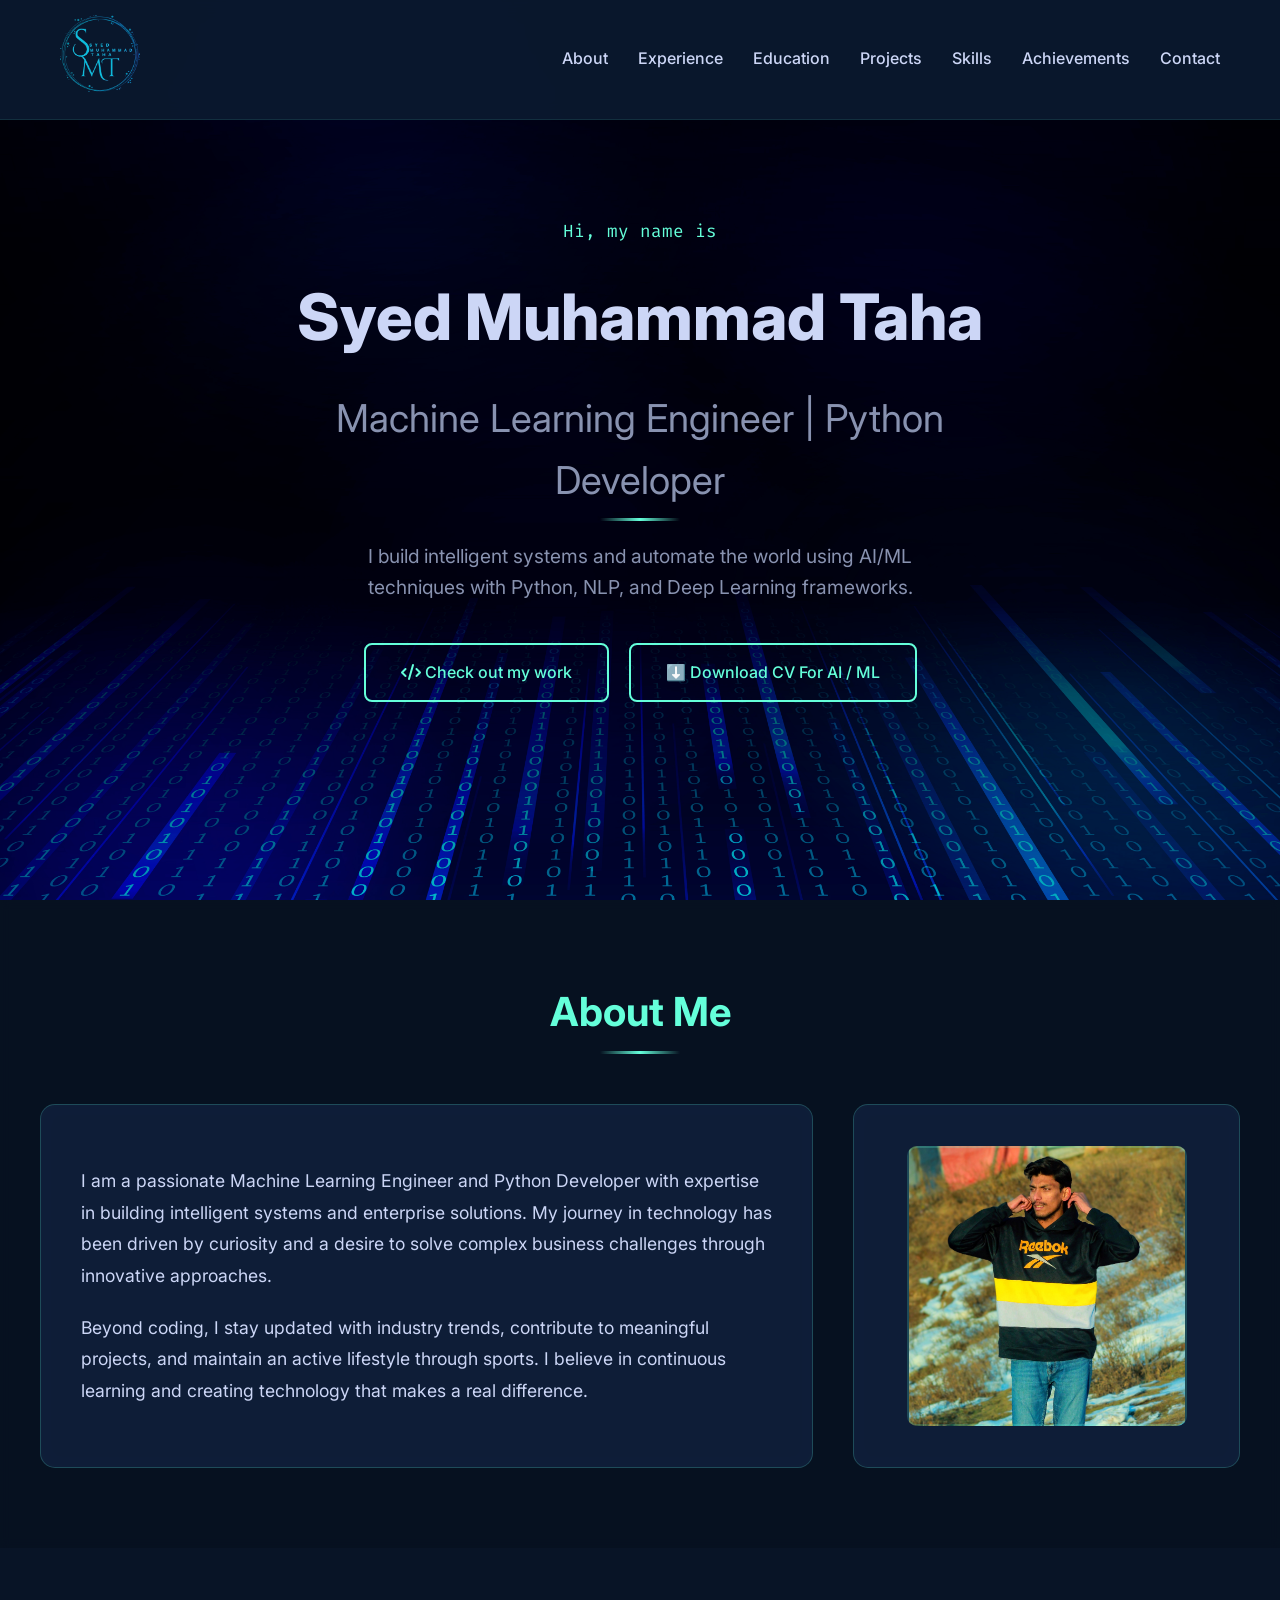
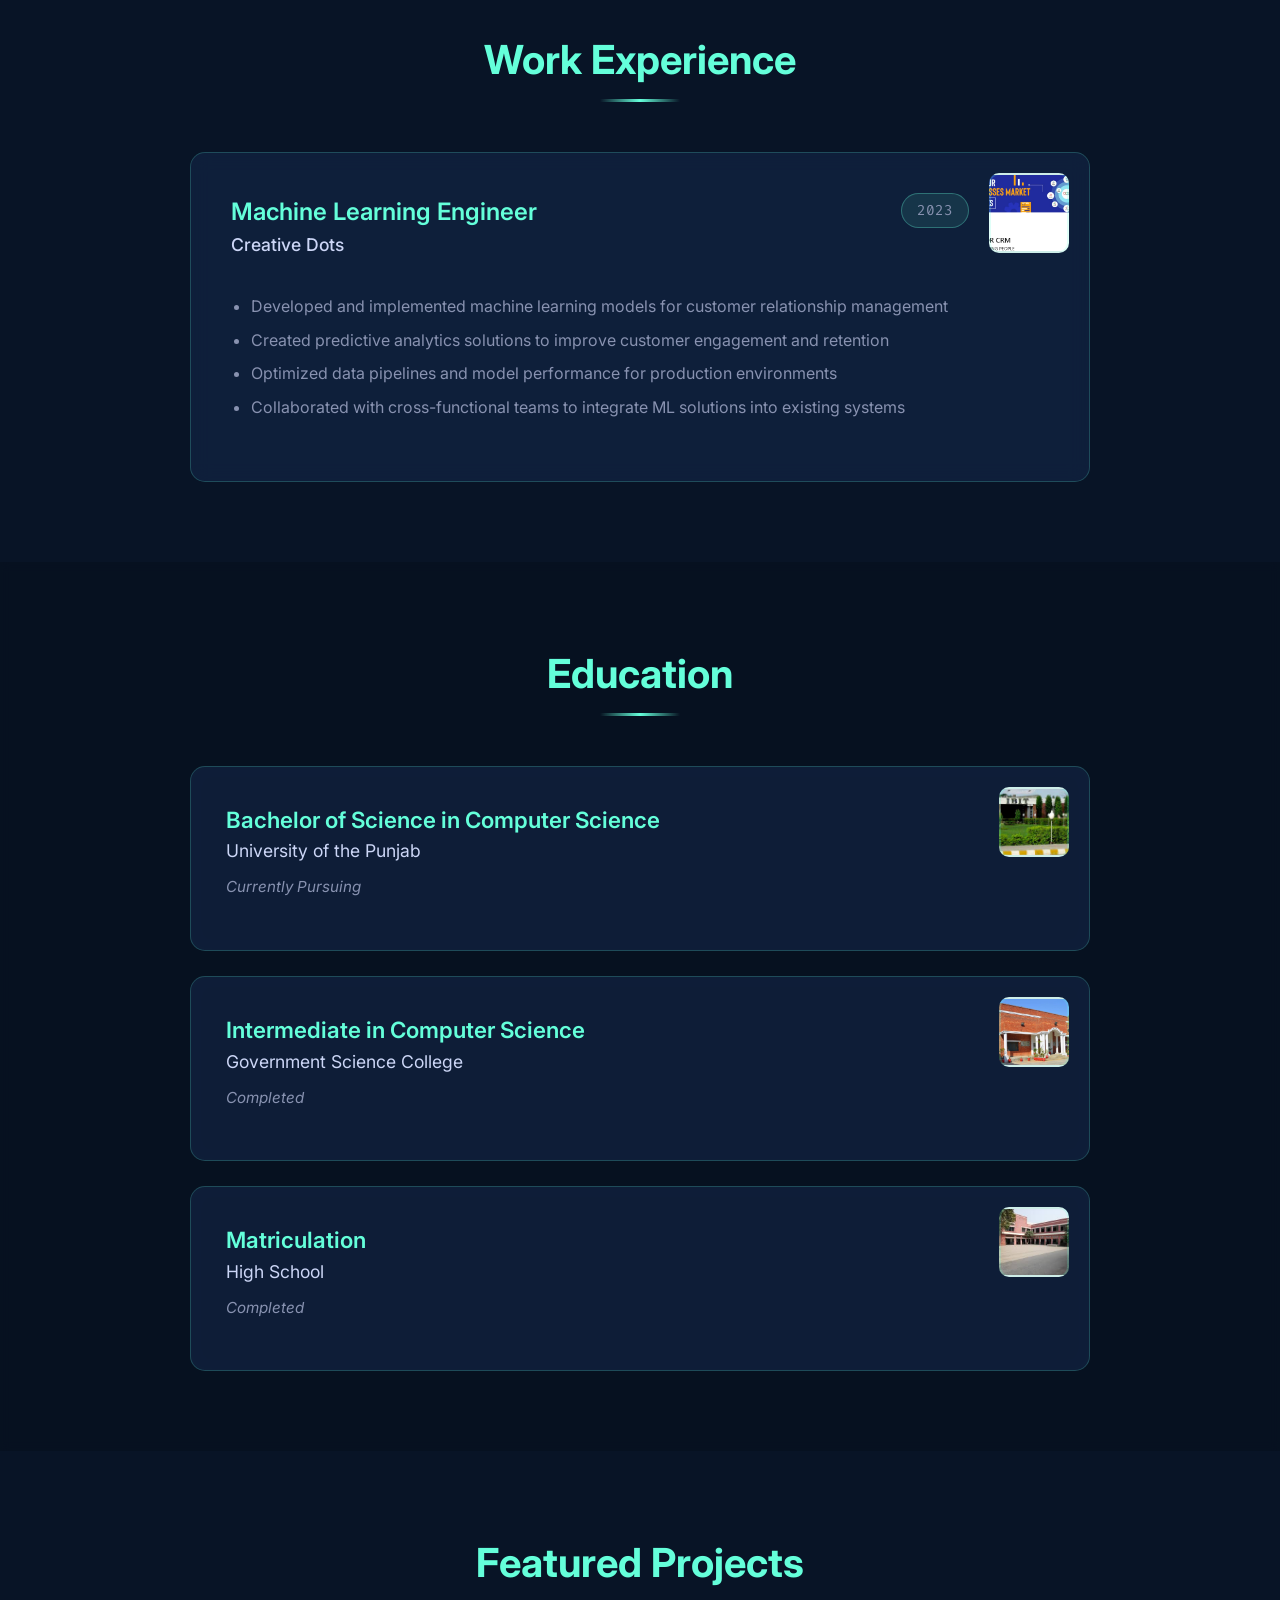
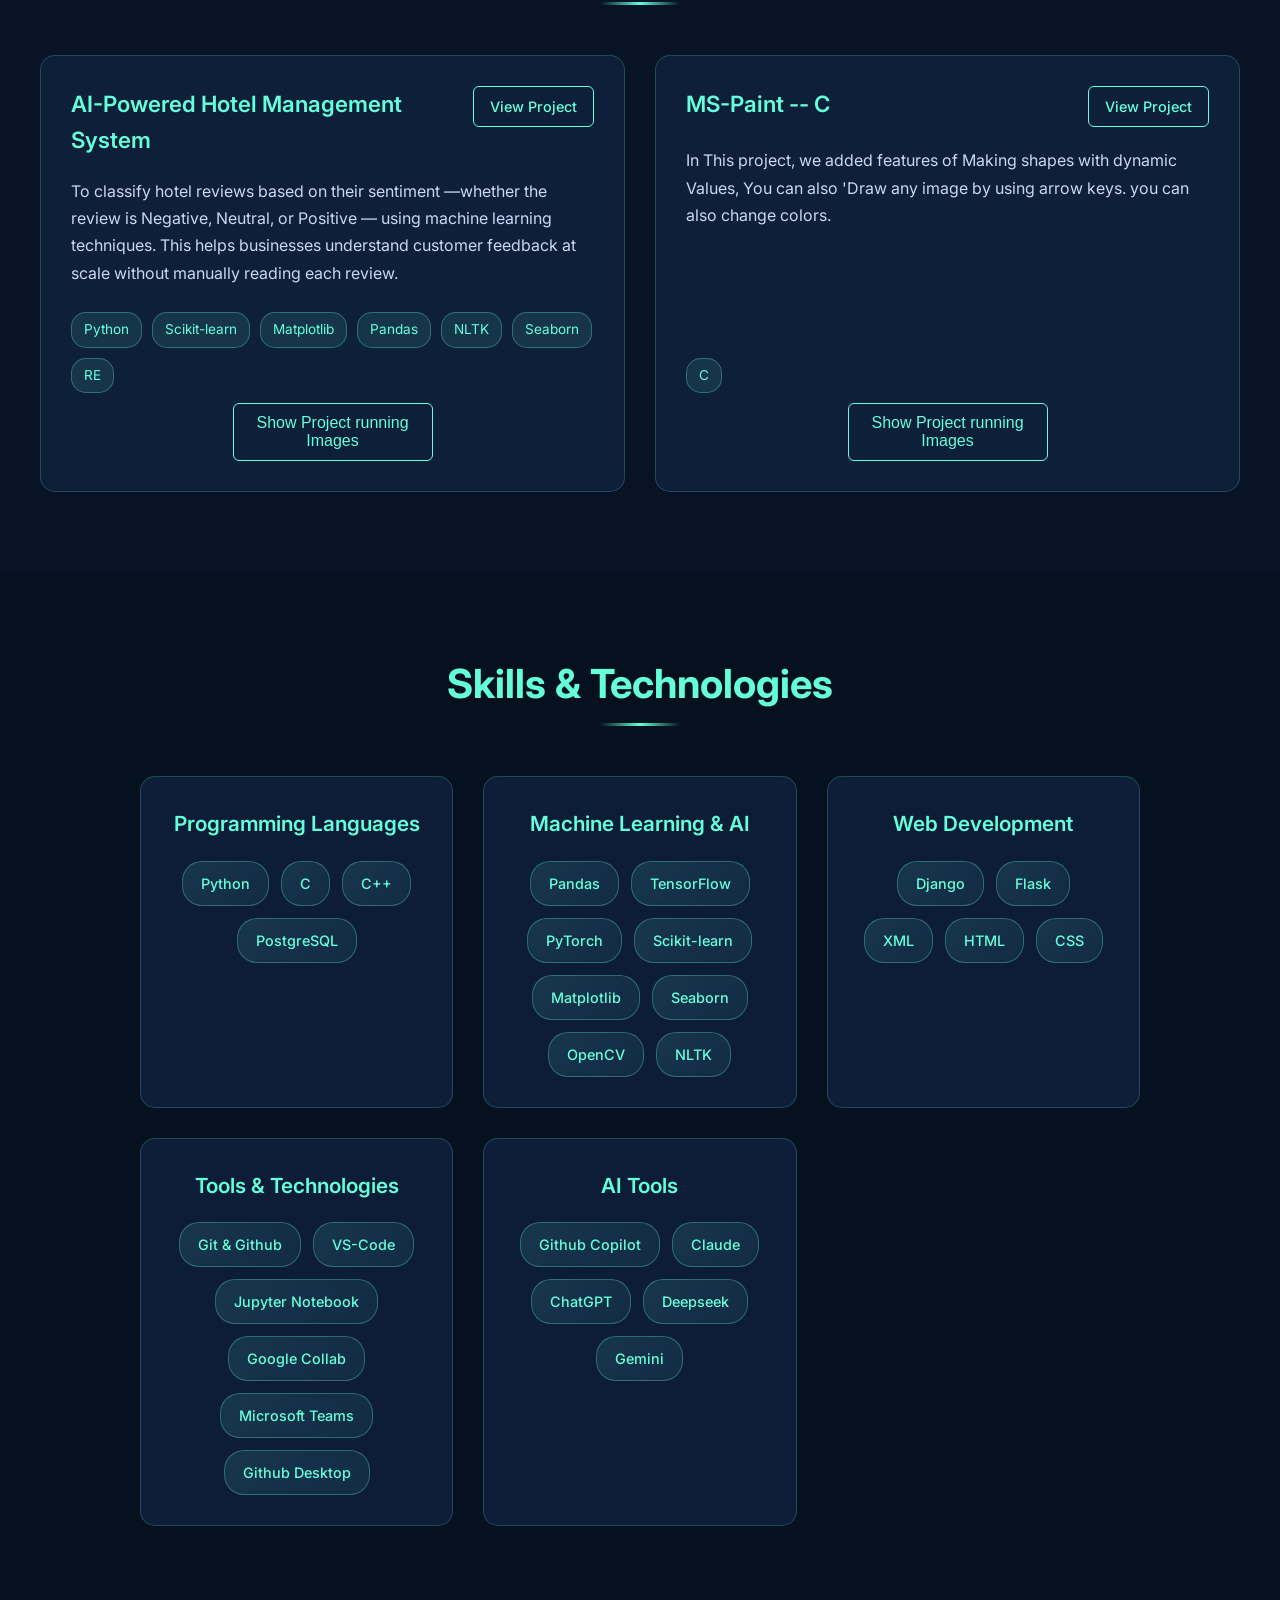
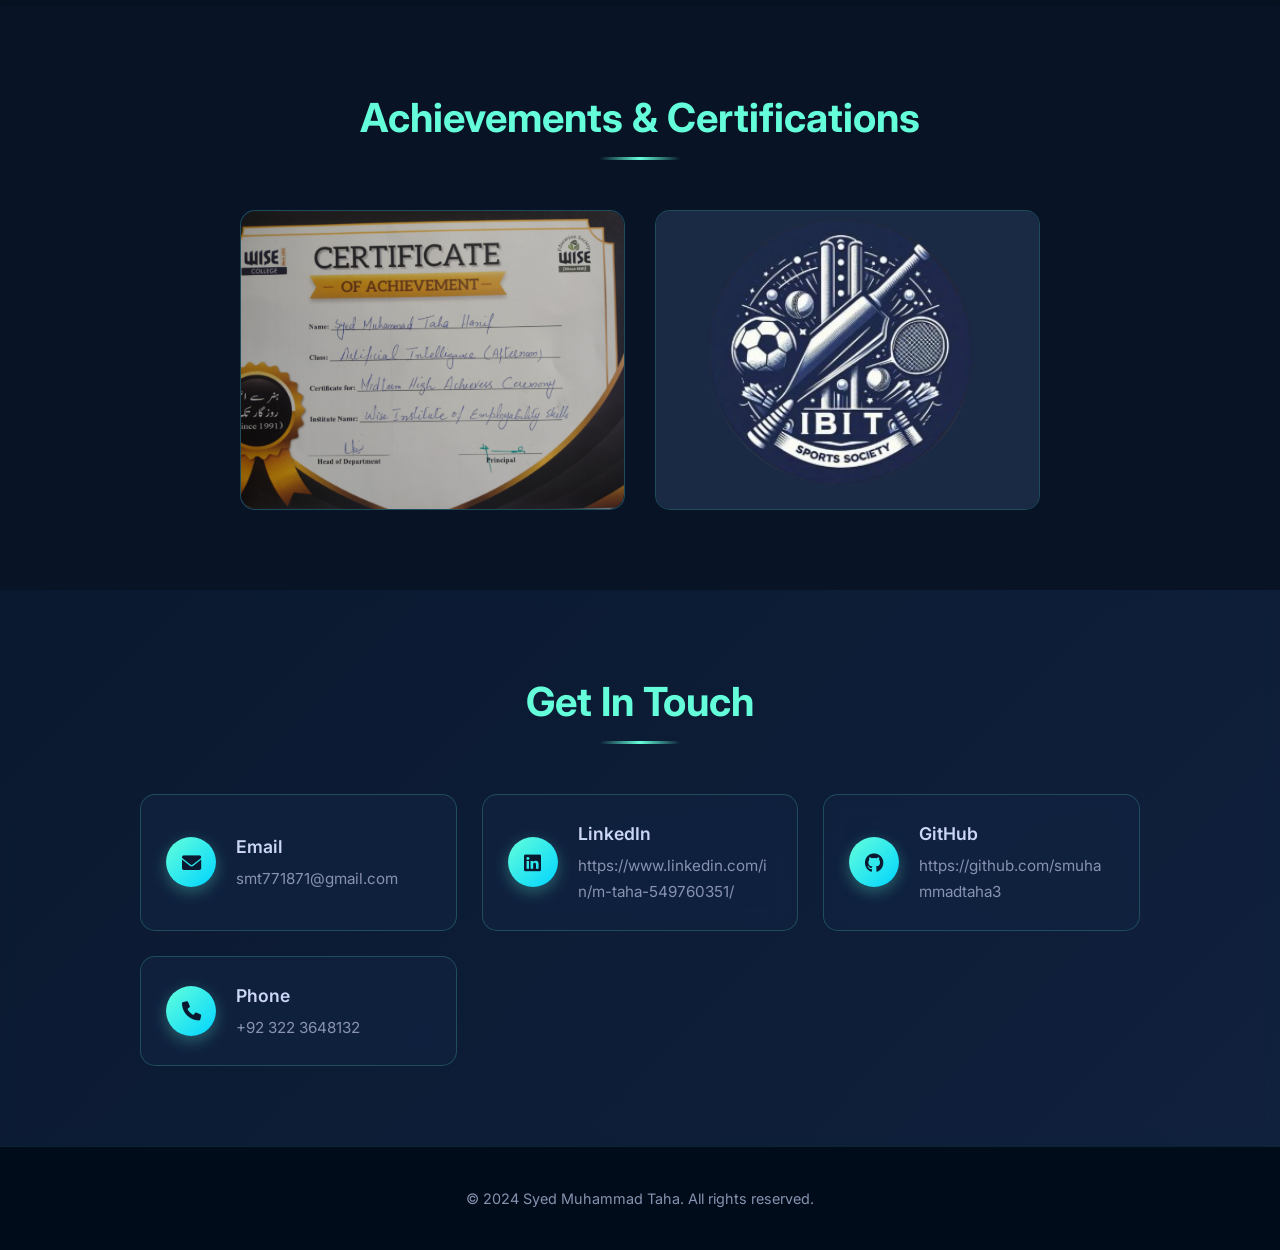
==== index.html @ 57250fb4 "New Ai portfolio" ====
<!DOCTYPE html>
<html lang="en">

<head>
    <meta charset="UTF-8">
    <meta name="viewport" content="width=device-width, initial-scale=1.0">
    <title>Syed Muhammad Taha - Portfolio</title>
    <link rel="icon" type="image/png" href="./images/Gold_Logo-removebg-preview.png">
    <link rel="stylesheet" href="style.css">
    <link
        href="https://fonts.googleapis.com/css2?family=Inter:wght@300;400;500;600;700;800&family=Fira+Code:wght@300;400;500&display=swap"
        rel="stylesheet">
    <link rel="stylesheet" href="https://cdnjs.cloudflare.com/ajax/libs/font-awesome/6.0.0/css/all.min.css">
</head>

<body>
    <!-- Navigation -->
    <nav class="nav">
        <div class="nav-container">
            <div class="logo"><img src="./images/Gold_Logo-removebg-preview.png" alt="Logo" class="logo-img"></div>
            <ul>
                <li><a href="#about">About</a></li>
                <li><a href="#experience">Experience</a></li>
                <li><a href="#education">Education</a></li>
                <li><a href="#projects">Projects</a></li>
                <li><a href="#skills">Skills</a></li>
                <li><a href="#achievements">Achievements</a></li>
                <li><a href="#contact">Contact</a></li>
            </ul>
        </div>
    </nav>

    <!-- Hero Section -->
    <section class="hero">
        <div class="hero-container">
            <div class="hero-content">
                <p class="intro">Hi, my name is</p>
                <h1>Syed Muhammad Taha</h1>
                <h2>Machine Learning Engineer | Python Developer</h2>
                <p class="description">
                    I build intelligent systems and automate the world using AI/ML techniques with Python, NLP, and Deep
                    Learning frameworks.
                </p>
                <div class="hero-buttons">
                    <a href="#projects" class="btn btn-primary">
                        <i class="fas fa-code"></i>
                        <span>Check out my work</span>
                    </a>
                    <a href="./assets/Taha_CV_For_AI.pdf" class="btn btn-outline" download="Taha_CV_For_AI.pdf">
                        ⬇️ Download CV For AI / ML
                    </a>
                </div>
            </div>
        </div>
    </section>

    <!-- About Section -->
    <section id="about" class="section">
        <div class="container">
            <h2>About Me</h2>
            <div class="about-content">
                <div class="text-card">
                    <p>
                    <p>
                        I am a passionate Machine Learning Engineer and Python Developer with expertise in building
                        intelligent systems and enterprise solutions. My journey in technology has been driven by
                        curiosity and a desire to solve complex business challenges through innovative approaches.
                    </p>
                    <p>
                        Beyond coding, I stay updated with industry trends, contribute to meaningful projects,
                        and maintain an active lifestyle through sports. I believe in continuous learning
                        and creating technology that makes a real difference.
                    </p>
                    </p>
                </div>
                <div class="image-card">
                    <div class="profile-image"></div>
                </div>
            </div>
        </div>
    </section>

    <!-- Experience Section -->
    <section id="experience" class="section">
        <div class="container">
            <h2>Work Experience</h2>
            <div class="experience-content">
                <div class="experience-list">
                    <div class="exp-card">
                        <div class="exp-header">
                            <div>
                                <h3>Machine Learning Engineer</h3>
                                <p class="company">Creative Dots</p>
                            </div>
                            <span class="duration">2023</span>
                        </div>
                        <ul class="exp-details">
                            <li>Developed and implemented machine learning models for customer relationship management
                            </li>
                            <li>Created predictive analytics solutions to improve customer engagement and retention</li>
                            <li>Optimized data pipelines and model performance for production environments</li>
                            <li>Collaborated with cross-functional teams to integrate ML solutions into existing systems
                            </li>
                        </ul>
                        <a href="https://www.linkedin.com/company/fairchance-for-crm/" target="_blank"
                            class="company-link">
                            <div class="company-logo company1-logo"></div>
                        </a>
                    </div>
                </div>
            </div>
        </div>
    </section>

    <!-- Education Section -->
    <section id="education" class="section">
        <div class="container">
            <h2>Education</h2>
            <div class="education-content">
                <div class="education-list">
                    <div class="edu-card">
                        <div class="edu-header">
                            <div>
                                <h3>Bachelor of Science in Computer Science</h3>
                                <p class="institution">University of the Punjab</p>
                                <p class="status">Currently Pursuing</p>
                            </div>
                        </div>
                        <a href="https://www.ibitpu.edu.pk/#" target="_blank" class="institution-link">
                            <div class="institution-logo university-logo"></div>
                        </a>
                    </div>

                    <div class="edu-card">
                        <div class="edu-header">
                            <div>
                                <h3>Intermediate in Computer Science</h3>
                                <p class="institution">Government Science College</p>
                                <p class="status">Completed</p>
                            </div>
                        </div>
                        <a href="https://sites.google.com/gcslahore.edu.pk/ggcs/home" target="_blank"
                            class="institution-link">
                            <div class="institution-logo college-logo"></div>
                        </a>
                    </div>

                    <div class="edu-card">
                        <div class="edu-header">
                            <div>
                                <h3>Matriculation</h3>
                                <p class="institution">High School</p>
                                <p class="status">Completed</p>
                            </div>
                        </div>
                        <a href="#" target="_blank" class="institution-link">
                            <div class="institution-logo school-logo"></div>
                        </a>
                    </div>
                </div>
            </div>
        </div>
    </section>

    <!-- Projects Section -->
    <section id="projects" class="section">
        <div class="container">
            <h2>Featured Projects</h2>
            <div class="project-grid">
                <div class="project-card">
                    <div class="project-header">
                        <h3>AI-Powered Hotel Management System</h3>
                        <a href="https://github.com/smuhammadtaha3/Machine-Learning" target="_blank"
                            class="project-btn">View Project</a>
                        <!-- Button with data-project attribute -->
                    </div>
                    <p>To classify hotel reviews based on their sentiment —whether the review is Negative, Neutral, or
                        Positive — using machine learning techniques. This helps businesses understand customer feedback
                        at scale without manually reading each review.</p>
                    <div class="tech-stack">
                        <span>Python</span>
                        <span>Scikit-learn</span>
                        <span>Matplotlib</span>
                        <span>Pandas</span>
                        <span>NLTK</span>
                        <span>Seaborn</span>
                        <span>RE</span>
                    </div>
                    <button class="show-images-btn" data-project="Ai-ML" onclick="showProjectImages(this)">Show
                        Project running Images</button>
                </div>

                <div class="project-card">
                    <div class="project-header">
                        <h3>MS-Paint -- C</h3>
                        <a href="https://github.com/smuhammadtaha3/PF/tree/main/MS_PAINT(GRP1)" target="_blank"
                            class="project-btn">View Project</a>
                    </div>
                    <p>In This project, we added features of Making shapes with dynamic Values, You can also 'Draw any
                        image by using arrow keys. you can also change colors.
                    </p>
                    <div class="tech-stack">
                        <span>C</span>
                    </div>
                    <!-- Button with data-project attribute -->
                    <button class="show-images-btn" data-project="ms-paint" onclick="showProjectImages(this)">Show
                        Project running Images</button>
                </div>
            </div>
        </div>

        <div id="projectImagesModal" class="modal" onclick="closeModal()">
            <div class="modal-content" onclick="event.stopPropagation()">
                <span class="close" onclick="closeModal()">&times;</span>
                <h3>Project Images</h3>
                <div class="images-container">
                    <div class="image-slide">
                        <img src="./images/MS_Paint/pic1.jpg" alt="Project Image 1">
                    </div>
                    <div class="image-slide">
                        <img src="./images/MS_Paint/shape_pic.jpg" alt="Project Image 2">
                    </div>
                    <div class="image-slide">
                        <img src="./images/MS_Paint/draw.jpg" alt="Project Image 3">
                    </div>
                </div>
                <div class="navigation-buttons">
                    <button class="nav-btn" onclick="changeSlide(-1)">❮</button>
                    <button class="nav-btn" onclick="changeSlide(1)">❯</button>
                </div>
                <div class="slide-indicators">
                    <span class="indicator" onclick="currentSlide(1)"></span>
                    <span class="indicator" onclick="currentSlide(2)"></span>
                    <span class="indicator" onclick="currentSlide(3)"></span>
                </div>
            </div>
        </div>

    </section>

    <!-- Skills Section -->
    <section id="skills" class="section">
        <div class="container">
            <h2>Skills & Technologies</h2>
            <div class="skills-container">
                <div class="skill-category">
                    <h3>Programming Languages</h3>
                    <div class="skills-list">
                        <span>Python</span>
                        <span>C</span>
                        <span>C++</span>
                        <span>PostgreSQL</span>
                    </div>
                </div>

                <div class="skill-category">
                    <h3>Machine Learning & AI</h3>
                    <div class="skills-list">
                        <span>Pandas</span>
                        <span>TensorFlow</span>
                        <span>PyTorch</span>
                        <span>Scikit-learn</span>
                        <span>Matplotlib</span>
                        <span>Seaborn</span>
                        <span>OpenCV</span>
                        <span>NLTK</span>
                    </div>
                </div>

                <div class="skill-category">
                    <h3>Web Development</h3>
                    <div class="skills-list">
                        <span>Django</span>
                        <span>Flask</span>
                        <span>XML</span>
                        <span>HTML</span>
                        <span>CSS</span>
                    </div>
                </div>

                <div class="skill-category">
                    <h3>Tools & Technologies</h3>
                    <div class="skills-list">
                        <span>Git & Github</span>
                        <span>VS-Code</span>
                        <span>Jupyter Notebook</span>
                        <span>Google Collab</span>
                        <span>Microsoft Teams</span>
                        <span>Github Desktop</span>
                    </div>
                </div>

                <div class="skill-category">
                    <h3>AI Tools</h3>
                    <div class="skills-list">
                        <span>Github Copilot</span>
                        <span>Claude</span>
                        <span>ChatGPT</span>
                        <span>Deepseek</span>
                        <span>Gemini</span>
                    </div>
                </div>

            </div>
        </div>
    </section>

    <!-- Achievements Section -->
    <section id="achievements" class="section">
        <div class="container">
            <h2>Achievements & Certifications</h2>
            <div class="achievements-grid">
                <div class="achievement-card">
                    <div class="achievement-image ml-cert"></div>
                    <div class="achievement-overlay">
                        <div class="achievement-content">
                            <a href="https://wise.edu.pk/" target="_blank">
                                <h3>Machine Learning Certification</h3>
                                <p>Advanced ML Techniques, Wise Institute</p>
                                <span>NAVTTEC Certified - 2023</span>
                            </a>
                        </div>
                    </div>
                </div>

                <div class="achievement-card">
                    <div class="achievement-image sports-member"></div>
                    <div class="achievement-overlay">
                        <div class="achievement-content">
                            <a href="https://www.instagram.com/ibitsportssociety?igsh=MWJnemJ5aGxlcjE4MQ=="
                                target="_blank">
                                <h3>Senior Member, Currently</h3>
                                <p>IBIT Sports Society</p>
                                <span>IBIT Dept, Punjab University</span>
                            </a>
                        </div>
                    </div>
                </div>
            </div>
        </div>
    </section>

    <!-- Contact Section -->
    <section id="contact" class="section">
        <div class="container">
            <h2>Get In Touch</h2>
            <div class="contact-grid">
                <div class="contact-card">
                    <div class="contact-icon">
                        <i class="fas fa-envelope"></i>
                    </div>
                    <div class="contact-info">
                        <h3>Email</h3>
                        <a href="mailto:smt771871@gmail.com">smt771871@gmail.com</a>
                    </div>
                </div>

                <div class="contact-card">
                    <div class="contact-icon">
                        <i class="fab fa-linkedin"></i>
                    </div>
                    <div class="contact-info">
                        <h3>LinkedIn</h3>
                        <a href="https://www.linkedin.com/in/m-taha-549760351/"
                            target="_blank">https://www.linkedin.com/in/m-taha-549760351/</a>
                    </div>
                </div>

                <div class="contact-card">
                    <div class="contact-icon">
                        <i class="fab fa-github"></i>
                    </div>
                    <div class="contact-info">
                        <h3>GitHub</h3>
                        <a href="https://github.com/smuhammadtaha3"
                            target="_blank">https://github.com/smuhammadtaha3</a>
                    </div>
                </div>

                <div class="contact-card">
                    <div class="contact-icon">
                        <i class="fas fa-phone"></i>
                    </div>
                    <div class="contact-info">
                        <h3>Phone</h3>
                        <a href="tel:+923223648132">+92 322 3648132</a>
                    </div>
                </div>
            </div>
        </div>
    </section>

    <!-- Footer -->
    <footer class="footer">
        <div class="container">
            <p>&copy; 2024 Syed Muhammad Taha. All rights reserved.</p>
        </div>
    </footer>

    <script>
        // Smooth scrolling for navigation links
        document.querySelectorAll('a[href^="#"]').forEach(anchor => {
            anchor.addEventListener('click', function (e) {
                e.preventDefault();
                const target = document.querySelector(this.getAttribute('href'));
                if (target) {
                    target.scrollIntoView({
                        behavior: 'smooth',
                        block: 'start'
                    });
                }
            });
        });

        // CV download functionality
        function downloadCV(type) {
            if (type === 'web') {
                // Replace with actual CV download link for web development
                console.log('Downloading Web/ODOO Development CV...');
                // window.open('path/to/web-cv.pdf', '_blank');
            } else if (type === 'ml') {
                // Replace with actual CV download link for ML
                console.log('Downloading AI/ML CV...');
                // window.open('path/to/ml-cv.pdf', '_blank');
            }
        }

        // Add active class to navigation on scroll
        window.addEventListener('scroll', () => {
            const sections = document.querySelectorAll('section');
            const navLinks = document.querySelectorAll('.nav a');

            let current = '';
            sections.forEach(section => {
                const sectionTop = section.offsetTop;
                const sectionHeight = section.clientHeight;
                if (scrollY >= (sectionTop - 200)) {
                    current = section.getAttribute('id');
                }
            });

            navLinks.forEach(link => {
                link.classList.remove('active');
                if (link.getAttribute('href') === `#${current}`) {
                    link.classList.add('active');
                }
            });
        });
    </script>
</body>

</html>

<script>
    // filepath: c:\Users\BD\Documents\GitHub\Portfolio_H\index.html
    let slideIndex = 1;

    function showProjectImages(button) {
        const project = button.getAttribute('data-project');
        const imagesContainer = document.querySelector('.images-container');
        const slideIndicators = document.querySelector('.slide-indicators');

        // Clear previous images and indicators
        imagesContainer.innerHTML = '';
        slideIndicators.innerHTML = '';

        // Define images for each project
        const projectImages = {
            'ms-paint': [
                './images/MS_Paint/pic1.jpg',
                './images/MS_Paint/shape_pic.jpg',
                './images/MS_Paint/draw.jpg'
            ],
            'Ai-ML': [
                'images/ML/pic1.jpg',
                'images/ML/pic_2.jpg',
                'images/ML/pic_3.jpg',
                'images/ML/pic_4.jpg'
            ]
        };

        // Add images to the modal
        projectImages[project].forEach((src, index) => {
            const slide = document.createElement('div');
            slide.className = 'image-slide';
            slide.innerHTML = `<img src="${src}" alt="Project Image ${index + 1}">`;
            imagesContainer.appendChild(slide);

            const indicator = document.createElement('span');
            indicator.className = 'indicator';
            indicator.setAttribute('onclick', `currentSlide(${index + 1})`);
            slideIndicators.appendChild(indicator);
        });

        // Show the modal
        document.getElementById('projectImagesModal').style.display = 'block';
        document.body.style.overflow = 'hidden';
        showSlides(slideIndex);
    }

    function closeModal() {
        document.getElementById('projectImagesModal').style.display = 'none';
        document.body.style.overflow = 'auto';
    }

    function changeSlide(n) {
        showSlides(slideIndex += n);
    }

    function currentSlide(n) {
        showSlides(slideIndex = n);
    }

    function showSlides(n) {
        const slides = document.getElementsByClassName('image-slide');
        const indicators = document.getElementsByClassName('indicator');

        if (n > slides.length) { slideIndex = 1; }
        if (n < 1) { slideIndex = slides.length; }

        for (let i = 0; i < slides.length; i++) {
            slides[i].style.display = 'none';
        }

        for (let i = 0; i < indicators.length; i++) {
            indicators[i].classList.remove('active');
        }

        if (slides[slideIndex - 1]) {
            slides[slideIndex - 1].style.display = 'block';
        }
        if (indicators[slideIndex - 1]) {
            indicators[slideIndex - 1].classList.add('active');
        }
    }

    // Close modal with Escape key
    document.addEventListener('keydown', function (event) {
        if (event.key === 'Escape') {
            closeModal();
        }
    });
</script>
---- style.css ----
/* Reset and Base Styles */
* {
    margin: 0;
    padding: 0;
    box-sizing: border-box;
    transition: all 0.3s ease;
}

html {
    scroll-behavior: smooth;
}

body {
    font-family: "Inter", sans-serif;
    background: #0a192f url("./images/back_1.jpg") center center/cover no-repeat fixed;
    color: #ccd6f6;
    line-height: 1.6;
    overflow-x: hidden;
}

a {
    color: #64ffda;
    text-decoration: none;
    transition: color 0.3s ease;
}

a:hover {
    color: #00d4ff;
}

/* Navigation */
.nav {
    background: rgba(10, 25, 47, 0.95);
    backdrop-filter: blur(10px);
    padding: 15px 0;
    position: fixed;
    top: 0;
    width: 100%;
    z-index: 1000;
    border-bottom: 1px solid rgba(100, 255, 218, 0.1);
}

.nav-container {
    display: flex;
    justify-content: space-between;
    align-items: center;
    max-width: 1200px;
    margin: 0 auto;
    padding: 0 20px;
}

.logo {
    font-size: 1.5rem;
    font-weight: 600;
    color: #64ffda;
}

.logo-img {
    width: 80px;
    height: auto;
}

.nav ul {
    display: flex;
    gap: 30px;
    list-style: none;
}

.nav a {
    color: #ccd6f6;
    font-weight: 500;
    transition: color 0.3s ease;
    position: relative;
}

.nav a:hover {
    color: #64ffda;
}

.nav a::after {
    content: '';
    position: absolute;
    bottom: -5px;
    left: 0;
    width: 0;
    height: 2px;
    background: #64ffda;
    transition: width 0.3s ease;
}

.nav a:hover::after {
    width: 100%;
}

/* Hero Section */
.hero {
    min-height: 100vh;
    display: flex;
    align-items: center;
    justify-content: center;
    text-align: center;
    padding: 80px 20px 60px;
    background-color: transparent;
}

.hero-container {
    max-width: 1200px;
    margin: 0 auto;
    width: 100%;
}

.hero-content {
    max-width: 800px;
    margin: 0 auto;
    padding: 20px 10px;
}

.intro {
    color: #64ffda;
    font-family: "Fira Code", monospace;
    font-size: clamp(0.9rem, 3vw, 1.1rem);
    /* Made more responsive */
    margin-bottom: 20px;
    display: block;
    /* Ensure it's always visible */
    text-align: center;
    opacity: 1;
    /* Ensure visibility */
    z-index: 10;
    /* Ensure it's above background */
    position: relative;
}

.hero h1 {
    font-size: clamp(2.5rem, 5vw, 4rem);
    font-weight: 800;
    margin: 20px 0;
    color: #ccd6f6;
}

.hero h2 {
    font-size: clamp(1.5rem, 3vw, 2.5rem);
    font-weight: 400;
    color: #8892b0;
    margin-bottom: 30px;
}

.description {
    font-size: clamp(1rem, 2.5vw, 1.2rem);
    max-width: 600px;
    margin: 30px auto;
    color: #8892b0;
}

.hero-buttons {
    display: flex;
    gap: 20px;
    margin-top: 40px;
    justify-content: center;
    flex-wrap: wrap;
}

.btn {
    display: inline-block;
    padding: 15px 35px;
    border: 2px solid #64ffda;
    color: #64ffda;
    border-radius: 8px;
    font-weight: 500;
    transition: all 0.3s ease;
    background: transparent;
    text-align: center;
    min-width: 150px;
}

.btn-outline {
    background: transparent;
    border: 2px solid #64ffda;
    color: #64ffda;
}

.btn-outline:hover,
.btn:hover {
    background: #64ffda;
    color: #0a192f;
    transform: translateY(-2px);
    box-shadow: 0 10px 25px rgba(100, 255, 218, 0.3);
}

/* Common Section Styles */
.section {
    padding: 80px 20px;
}

.container {
    max-width: 1200px;
    margin: 0 auto;
}

h2 {
    text-align: center;
    margin-bottom: 60px;
    font-size: clamp(2rem, 4vw, 2.5rem);
    color: #64ffda;
    position: relative;
}

h2::after {
    content: '';
    position: absolute;
    bottom: -10px;
    left: 50%;
    transform: translateX(-50%);
    width: 80px;
    height: 3px;
    background: linear-gradient(90deg, transparent, #64ffda, transparent);
}

/* About Section */
#about {
    background: rgba(0, 0, 0, 0.3);
    backdrop-filter: blur(5px);
}

.about-content {
    display: grid;
    grid-template-columns: 2fr 1fr;
    gap: 40px;
    align-items: stretch;
}

.text-card {
    background: rgba(17, 34, 64, 0.8);
    padding: 40px;
    border-radius: 15px;
    border: 1px solid rgba(100, 255, 218, 0.2);
    backdrop-filter: blur(10px);
    transition: all 0.3s ease;
    height: 100%;
    display: flex;
    flex-direction: column;
    justify-content: center;
    animation: fadeInUp 0.6s ease-out;
}

.text-card:hover {
    transform: translateY(-5px);
    border-color: #64ffda;
    box-shadow: 0 15px 40px rgba(100, 255, 218, 0.2);
}

.text-card p {
    font-size: clamp(1rem, 2vw, 1.1rem);
    line-height: 1.8;
    margin-bottom: 20px;
    color: #ccd6f6;
}

.text-card p:last-child {
    margin-bottom: 0;
}

.image-card {
    background: rgba(17, 34, 64, 0.8);
    padding: 20px;
    border-radius: 15px;
    border: 1px solid rgba(100, 255, 218, 0.2);
    backdrop-filter: blur(10px);
    transition: all 0.3s ease;
    height: 100%;
    display: flex;
    align-items: center;
    justify-content: center;
    min-height: 350px;
    animation: fadeInUp 0.6s ease-out;
}

.image-card:hover {
    transform: translateY(-5px);
    border-color: #64ffda;
    box-shadow: 0 15px 40px rgba(100, 255, 218, 0.2);
}

.profile-image {
    width: 100%;
    max-width: 280px;
    height: 280px;
    background-image: url("./images/achiev_mem.jpg");
    background-size: cover;
    background-position: center;
    background-repeat: no-repeat;
    border-radius: 10px;
    border: 2px solid rgba(100, 255, 218, 0.2);
    margin: 0 auto;
}

/* Experience Section */
#experience {
    background: rgba(0, 0, 0, 0.2);
}

.experience-content {
    max-width: 900px;
    margin: 0 auto;
}

.experience-list {
    display: flex;
    flex-direction: column;
    gap: 30px;
}

.exp-card {
    position: relative;
    background: rgba(17, 34, 64, 0.8);
    padding: 40px 120px 40px 40px;
    border-radius: 15px;
    border: 1px solid rgba(100, 255, 218, 0.2);
    backdrop-filter: blur(10px);
    transition: all 0.3s ease;
    animation: fadeInUp 0.6s ease-out;
}

.exp-card:hover {
    transform: translateY(-8px);
    border-color: #64ffda;
    box-shadow: 0 20px 40px rgba(100, 255, 218, 0.2);
}

.exp-header {
    display: flex;
    justify-content: space-between;
    align-items: flex-start;
    margin-bottom: 15px;
    flex-wrap: wrap;
    gap: 10px;
}

.exp-card h3 {
    color: #64ffda;
    font-size: clamp(1.2rem, 3vw, 1.5rem);
    font-weight: 600;
}

.duration {
    color: #8892b0;
    font-family: "Fira Code", monospace;
    font-size: 0.9rem;
    padding: 5px 15px;
    background: rgba(100, 255, 218, 0.1);
    border-radius: 20px;
    border: 1px solid rgba(100, 255, 218, 0.3);
    white-space: nowrap;
    z-index: 10;
    position: relative;
}

.company {
    color: #ccd6f6;
    font-size: clamp(1rem, 2.5vw, 1.1rem);
    margin-bottom: 20px;
    font-weight: 500;
}

.exp-details {
    color: #8892b0;
    padding-left: 20px;
    margin-bottom: 20px;
}

.exp-details li {
    margin-bottom: 8px;
    line-height: 1.6;
    font-size: clamp(0.9rem, 2vw, 1rem);
}

.company-link,
.institution-link {
    position: absolute;
    top: 20px;
    right: 20px;
    z-index: 10;
    transition: all 0.3s ease;
    border-radius: 10px;
}

.company-link:hover,
.institution-link:hover {
    transform: scale(1.1);
    box-shadow: 0 5px 20px rgba(100, 255, 218, 0.4);
}

.company-logo {
    width: 80px;
    height: 80px;
    background-size: cover;
    background-position: center;
    background-repeat: no-repeat;
    border-radius: 10px;
    border: 2px solid rgba(100, 255, 218, 0.2);
    background-color: rgba(255, 255, 255, 0.9);
    padding: 5px;
    transition: all 0.3s ease;
    cursor: pointer;
}

.company-logo:hover {
    border-color: #64ffda;
    box-shadow: 0 0 15px rgba(100, 255, 218, 0.5);
}

.company1-logo {
    background-image: url("./images/fairchance.png");
}

.company2-logo {
    background-image: url("./images/creativeee.png");
}

/* Education Section */
#education {
    background: rgba(0, 0, 0, 0.3);
    backdrop-filter: blur(5px);
}

.education-content {
    max-width: 900px;
    margin: 0 auto;
}

.education-list {
    display: flex;
    flex-direction: column;
    gap: 25px;
}

.edu-card {
    position: relative;
    background: rgba(17, 34, 64, 0.8);
    padding: 35px 100px 35px 35px;
    border-radius: 15px;
    border: 1px solid rgba(100, 255, 218, 0.2);
    backdrop-filter: blur(10px);
    transition: all 0.3s ease;
    animation: fadeInUp 0.6s ease-out;
}

.edu-card:hover {
    transform: translateY(-5px);
    border-color: #64ffda;
    box-shadow: 0 15px 40px rgba(100, 255, 218, 0.2);
}

.edu-header {
    display: flex;
    justify-content: space-between;
    align-items: flex-start;
    margin-bottom: 15px;
    flex-wrap: wrap;
    gap: 10px;
}

.edu-card h3 {
    color: #64ffda;
    font-size: clamp(1.2rem, 3vw, 1.4rem);
    font-weight: 600;
}

.institution {
    color: #ccd6f6;
    font-size: clamp(1rem, 2.5vw, 1.1rem);
    margin-bottom: 10px;
}

.status {
    color: #8892b0;
    font-style: italic;
    font-size: clamp(0.85rem, 2vw, 0.95rem);
}

.institution-logo {
    width: 70px;
    height: 70px;
    background-size: cover;
    background-position: center;
    background-repeat: no-repeat;
    border-radius: 10px;
    border: 2px solid rgba(100, 255, 218, 0.2);
    background-color: rgba(255, 255, 255, 0.9);
    padding: 3px;
    transition: all 0.3s ease;
    cursor: pointer;
}

.institution-logo:hover {
    border-color: #64ffda;
    box-shadow: 0 0 15px rgba(100, 255, 218, 0.5);
}

.university-logo {
    background-image: url("./images/IBIT_2nd_pic.jpg");
}

.college-logo {
    background-image: url("./images/science_clg.webp");
}

.school-logo {
    background-image: url("./images/school.jpeg");
}

/* Projects Section */
#projects {
    background: rgba(0, 0, 0, 0.2);
}

.project-grid {
    display: grid;
    grid-template-columns: repeat(auto-fit, minmax(300px, 1fr));
    gap: 30px;
}

.project-card {
    background: rgba(17, 34, 64, 0.8);
    padding: 30px;
    border-radius: 15px;
    border: 1px solid rgba(100, 255, 218, 0.2);
    backdrop-filter: blur(10px);
    transition: all 0.3s ease;
    display: flex;
    flex-direction: column;
    height: 100%;
    animation: fadeInUp 0.6s ease-out;
}

.project-card:hover {
    transform: translateY(-10px);
    border-color: #64ffda;
    box-shadow: 0 20px 40px rgba(100, 255, 218, 0.3);
}

.project-header {
    display: flex;
    justify-content: space-between;
    align-items: flex-start;
    margin-bottom: 20px;
    gap: 15px;
}

.project-buttons {
    display: flex;
    flex-direction: column;
    gap: 10px;
    min-width: 120px;
}

.project-card h3 {
    color: #64ffda;
    font-size: clamp(1.2rem, 3vw, 1.4rem);
    font-weight: 600;
    flex: 1;
}

.project-card p {
    color: #ccd6f6;
    font-size: clamp(0.9rem, 2vw, 1rem);
    line-height: 1.7;
    margin-bottom: 25px;
    flex-grow: 1;
}

.tech-stack {
    display: flex;
    flex-wrap: wrap;
    gap: 10px;
    margin-top: auto;
}

.tech-stack span {
    background: rgba(100, 255, 218, 0.1);
    color: #64ffda;
    padding: 6px 12px;
    border-radius: 15px;
    font-size: clamp(0.75rem, 1.5vw, 0.85rem);
    border: 1px solid rgba(100, 255, 218, 0.3);
}

.project-btn {
    display: inline-block;
    padding: 8px 16px;
    border: 1px solid #64ffda;
    color: #64ffda;
    border-radius: 6px;
    font-size: clamp(0.8rem, 1.5vw, 0.9rem);
    font-weight: 500;
    transition: all 0.3s ease;
    text-align: center;
    min-width: 100px;
    background: transparent;
    cursor: pointer;
    text-decoration: none;
}

.project-btn:hover {
    background: rgba(100, 255, 218, 0.1);
    transform: translateY(-2px);
    box-shadow: 0 5px 15px rgba(100, 255, 218, 0.3);
}

.show-images-btn {
    display: inline-block;
    padding: 10px 20px;
    /* Adjust padding for better appearance */
    border: 1px solid #64ffda;
    color: #64ffda;
    border-radius: 6px;
    font-size: clamp(0.9rem, 1.5vw, 1rem);
    /* Slightly larger font size */
    font-weight: 500;
    transition: all 0.3s ease;
    text-align: center;
    background: transparent;
    cursor: pointer;
    text-decoration: none;
    margin-top: 10px;
    width: 100%;
    /* Make the button span the full width of its container */
    max-width: 200px;
    /* Set a maximum width for consistency */
    align-self: center;
    /* Center the button within the card */
}

.show-images-btn:hover {
    background: rgba(100, 255, 218, 0.1);
    transform: translateY(-2px);
    box-shadow: 0 5px 15px rgba(100, 255, 218, 0.3);
}

/* Modal Styles */
.modal {
    display: none;
    position: fixed;
    z-index: 2000;
    left: 0;
    top: 0;
    width: 100%;
    height: 100%;
    background-color: rgba(0, 0, 0, 0.9);
    backdrop-filter: blur(5px);
    animation: fadeIn 0.3s ease;
}

@keyframes fadeIn {
    from {
        opacity: 0;
    }

    to {
        opacity: 1;
    }
}

.modal-content {
    position: relative;
    background: linear-gradient(135deg, rgba(17, 34, 64, 0.95), rgba(10, 25, 47, 0.95));
    margin: 5% auto;
    padding: 30px;
    width: 90%;
    max-width: 800px;
    border-radius: 20px;
    border: 2px solid rgba(100, 255, 218, 0.3);
    backdrop-filter: blur(15px);
    box-shadow: 0 25px 50px rgba(0, 0, 0, 0.5);
    animation: slideIn 0.4s ease;
}

@keyframes slideIn {
    from {
        transform: translateY(-50px);
        opacity: 0;
    }

    to {
        transform: translateY(0);
        opacity: 1;
    }
}

.modal-content h3 {
    color: #64ffda;
    text-align: center;
    margin-bottom: 25px;
    font-size: clamp(1.3rem, 3vw, 1.8rem);
    font-weight: 600;
}

.close {
    position: absolute;
    top: 15px;
    right: 25px;
    color: #8892b0;
    font-size: 35px;
    font-weight: bold;
    cursor: pointer;
    transition: all 0.3s ease;
    z-index: 10;
    width: 40px;
    height: 40px;
    display: flex;
    align-items: center;
    justify-content: center;
    border-radius: 50%;
    background: rgba(100, 255, 218, 0.1);
}

.close:hover {
    color: #64ffda;
    background: rgba(100, 255, 218, 0.2);
    transform: scale(1.1);
}

.images-container {
    position: relative;
    max-width: 100%;
    margin: 0 auto 25px;
    border-radius: 15px;
    overflow: hidden;
    box-shadow: 0 15px 35px rgba(0, 0, 0, 0.3);
}

.image-slide {
    display: none;
    text-align: center;
    background: rgba(0, 0, 0, 0.2);
    padding: 20px;
    border-radius: 15px;
}

.image-slide img {
    max-width: 100%;
    height: auto;
    max-height: 400px;
    border-radius: 10px;
    border: 2px solid rgba(100, 255, 218, 0.2);
    transition: all 0.3s ease;
    object-fit: contain;
}

.image-slide img:hover {
    border-color: #64ffda;
    box-shadow: 0 10px 25px rgba(100, 255, 218, 0.3);
}

.navigation-buttons {
    display: flex;
    justify-content: space-between;
    margin: 20px 0;
}

.nav-btn {
    background: linear-gradient(135deg, rgba(100, 255, 218, 0.2), rgba(100, 255, 218, 0.1));
    border: 2px solid rgba(100, 255, 218, 0.3);
    color: #64ffda;
    padding: 12px 20px;
    font-size: 18px;
    cursor: pointer;
    border-radius: 50px;
    transition: all 0.3s ease;
    font-weight: bold;
    min-width: 60px;
    backdrop-filter: blur(5px);
}

.nav-btn:hover {
    background: linear-gradient(135deg, rgba(100, 255, 218, 0.3), rgba(100, 255, 218, 0.2));
    border-color: #64ffda;
    transform: scale(1.05);
    box-shadow: 0 8px 20px rgba(100, 255, 218, 0.4);
}

.nav-btn:active {
    transform: scale(0.95);
}

.slide-indicators {
    text-align: center;
    margin-top: 20px;
}

.indicator {
    height: 12px;
    width: 12px;
    margin: 0 8px;
    background-color: rgba(100, 255, 218, 0.3);
    border-radius: 50%;
    display: inline-block;
    cursor: pointer;
    transition: all 0.3s ease;
    border: 2px solid transparent;
}

.indicator:hover {
    background-color: rgba(100, 255, 218, 0.6);
    transform: scale(1.2);
}

.indicator.active {
    background-color: #64ffda;
    border-color: rgba(100, 255, 218, 0.5);
    box-shadow: 0 0 15px rgba(100, 255, 218, 0.6);
}

/* Skills Section */
#skills {
    background: rgba(0, 0, 0, 0.3);
    backdrop-filter: blur(5px);
}

.skills-container {
    display: grid;
    grid-template-columns: repeat(auto-fit, minmax(280px, 1fr));
    gap: 30px;
    max-width: 1000px;
    margin: 0 auto;
}

.skill-category {
    background: rgba(17, 34, 64, 0.8);
    padding: 30px;
    border-radius: 15px;
    border: 1px solid rgba(100, 255, 218, 0.2);
    backdrop-filter: blur(10px);
    transition: all 0.3s ease;
    animation: fadeInUp 0.6s ease-out;
}

.skill-category:hover {
    transform: translateY(-5px);
    border-color: #64ffda;
    box-shadow: 0 15px 40px rgba(100, 255, 218, 0.2);
}

.skill-category h3 {
    color: #64ffda;
    font-size: clamp(1.1rem, 2.5vw, 1.3rem);
    margin-bottom: 20px;
    text-align: center;
    font-weight: 600;
}

.skills-list {
    display: flex;
    flex-wrap: wrap;
    justify-content: center;
    gap: 12px;
}

.skills-list span {
    background: linear-gradient(135deg, rgba(100, 255, 218, 0.1), rgba(100, 255, 218, 0.05));
    color: #64ffda;
    padding: 10px 18px;
    border-radius: 20px;
    font-size: clamp(0.8rem, 1.8vw, 0.9rem);
    font-weight: 500;
    border: 1px solid rgba(100, 255, 218, 0.3);
    transition: all 0.3s ease;
    backdrop-filter: blur(5px);
}

.skills-list span:hover {
    transform: translateY(-3px) scale(1.05);
    background: linear-gradient(135deg, rgba(100, 255, 218, 0.2), rgba(100, 255, 218, 0.1));
    border-color: #64ffda;
    box-shadow: 0 8px 25px rgba(100, 255, 218, 0.3);
}

/* Achievements Section */
#achievements {
    background: rgba(0, 0, 0, 0.2);
}

.achievements-grid {
    display: grid;
    grid-template-columns: repeat(auto-fit, minmax(280px, 1fr));
    gap: 30px;
    max-width: 800px;
    margin: 0 auto;
}

.achievement-card {
    position: relative;
    background: rgba(17, 34, 64, 0.8);
    border-radius: 15px;
    border: 1px solid rgba(100, 255, 218, 0.2);
    backdrop-filter: blur(10px);
    overflow: hidden;
    height: 300px;
    transition: all 0.3s ease;
    cursor: pointer;
    animation: fadeInUp 0.6s ease-out;
}

.achievement-card:hover {
    transform: translateY(-10px);
    border-color: #64ffda;
    box-shadow: 0 20px 40px rgba(100, 255, 218, 0.3);
}

.achievement-image {
    width: 100%;
    height: 100%;
    background-size: cover;
    background-position: center;
    background-repeat: no-repeat;
    background-color: rgba(255, 255, 255, 0.05);
    transition: transform 0.6s ease;
    border-radius: 15px;
}

.achievement-card:hover .achievement-image {
    transform: scale(1.1);
}

.ml-cert {
    background-image: url("./images/ML.jpg");
}

.sports-member {
    background-image: url("./images/Ibit_Sports_scociety.png");
}

.achievement-overlay {
    position: absolute;
    top: 0;
    left: 0;
    width: 100%;
    height: 100%;
    background: linear-gradient(135deg, rgba(0, 0, 0, 0.8), rgba(17, 34, 64, 0.9));
    backdrop-filter: blur(3px);
    opacity: 0;
    display: flex;
    align-items: center;
    justify-content: center;
    text-align: center;
    padding: 30px;
    transition: all 0.3s ease;
}

.achievement-card:hover .achievement-overlay {
    opacity: 1;
}

.achievement-content {
    transform: translateY(20px);
    transition: transform 0.3s ease 0.1s;
}

.achievement-card:hover .achievement-content {
    transform: translateY(0);
}

.achievement-content h3 {
    color: #64ffda;
    font-size: clamp(1.1rem, 2.5vw, 1.3rem);
    font-weight: 600;
    margin-bottom: 10px;
    text-shadow: 2px 2px 4px rgba(0, 0, 0, 0.8);
}

.achievement-content p {
    color: #ccd6f6;
    font-size: clamp(0.9rem, 2vw, 1rem);
    margin-bottom: 8px;
}

.achievement-content span {
    color: #8892b0;
    font-size: clamp(0.75rem, 1.5vw, 0.85rem);
    font-style: italic;
}

/* Contact Section */
#contact {
    background: linear-gradient(135deg, rgba(10, 25, 47, 0.9), rgba(17, 34, 64, 0.9));
    backdrop-filter: blur(10px);
}

.contact-grid {
    display: grid;
    grid-template-columns: repeat(auto-fit, minmax(280px, 1fr));
    gap: 25px;
    max-width: 1000px;
    margin: 0 auto;
}

.contact-card {
    display: flex;
    align-items: center;
    gap: 20px;
    padding: 25px;
    background: rgba(17, 34, 64, 0.8);
    border-radius: 15px;
    border: 1px solid rgba(100, 255, 218, 0.2);
    backdrop-filter: blur(10px);
    transition: all 0.3s ease;
    animation: fadeInUp 0.6s ease-out;
}

.contact-card:hover {
    transform: translateY(-5px);
    background: rgba(100, 255, 218, 0.05);
    border-color: #64ffda;
    box-shadow: 0 15px 40px rgba(100, 255, 218, 0.2);
}

.contact-icon {
    width: 50px;
    height: 50px;
    background: linear-gradient(135deg, #64ffda, #00d4ff);
    border-radius: 50%;
    display: flex;
    align-items: center;
    justify-content: center;
    font-size: 1.2rem;
    color: #0a192f;
    font-weight: bold;
    flex-shrink: 0;
    box-shadow: 0 5px 15px rgba(100, 255, 218, 0.3);
}

.contact-info {
    flex: 1;
}

.contact-info h3 {
    color: #ccd6f6;
    font-size: clamp(1rem, 2.5vw, 1.1rem);
    margin-bottom: 5px;
    font-weight: 600;
}

.contact-info a {
    color: #8892b0;
    font-size: clamp(0.85rem, 2vw, 0.95rem);
    transition: color 0.3s ease;
    word-break: break-word;
}

.contact-info a:hover {
    color: #64ffda;
}

/* Footer */
.footer {
    text-align: center;
    padding: 40px 20px;
    background: rgba(2, 12, 27, 0.95);
    backdrop-filter: blur(10px);
    border-top: 1px solid rgba(100, 255, 218, 0.1);
}

.footer p {
    color: #8892b0;
    font-size: clamp(0.8rem, 1.5vw, 0.9rem);
}

/* Loading Animations */
@keyframes fadeInUp {
    from {
        opacity: 0;
        transform: translateY(30px);
    }

    to {
        opacity: 1;
        transform: translateY(0);
    }
}

/* Custom Scrollbar */
::-webkit-scrollbar {
    width: 8px;
}

::-webkit-scrollbar-track {
    background: rgba(10, 25, 47, 0.5);
}

::-webkit-scrollbar-thumb {
    background: rgba(100, 255, 218, 0.5);
    border-radius: 4px;
}

::-webkit-scrollbar-thumb:hover {
    background: rgba(100, 255, 218, 0.7);
}

/* Responsive Design - Tablet (768px - 1024px) */
@media (max-width: 1024px) {
    .about-content {
        grid-template-columns: 1fr;
        gap: 30px;
    }

    .profile-image {
        height: 220px;
        max-width: 220px;
    }

    .exp-card,
    .edu-card {
        padding: 30px 30px 80px 30px;
    }

    .company-link,
    .institution-link {
        position: absolute;
        bottom: 20px;
        right: 20px;
        top: auto;
    }

    .company-logo,
    .institution-logo {
        width: 60px;
        height: 60px;
    }

    .project-grid {
        grid-template-columns: repeat(auto-fit, minmax(280px, 1fr));
    }

    .skills-container {
        grid-template-columns: repeat(auto-fit, minmax(250px, 1fr));
    }

    .modal-content {
        width: 95%;
        padding: 25px;
        margin: 3% auto;
    }

    .project-header {
        flex-direction: column;
        align-items: flex-start;
    }

    .project-buttons {
        flex-direction: row;
        gap: 10px;
        width: 100%;
    }
}

/* Mobile Landscape (768px and below) */
@media (max-width: 768px) {
    .intro {
        font-size: clamp(0.85rem, 4vw, 1rem);
        margin-bottom: 15px;
        line-height: 1.4;
        display: block !important;
        visibility: visible !important;
    }

    .nav {
        padding: 12px 0;
    }

    .nav-container {
        flex-direction: column;
        gap: 15px;
        padding: 0 15px;
    }

    .logo-img {
        width: 60px;
    }

    .nav ul {
        gap: 20px;
        flex-wrap: wrap;
        justify-content: center;
    }

    .nav ul li {
        font-size: 0.9rem;
    }

    .hero {
        padding: 100px 15px 60px;
        min-height: 90vh;
        text-align: center;
    }

    .hero-buttons {
        flex-direction: column;
        align-items: center;
        gap: 15px;
    }

    .hero-content {
        padding: 15px 5px;
        width: 100%;
    }

    .hero-container {
        position: relative;
        z-index: 5;
    }

    .btn {
        width: 100%;
        max-width: 250px;
        padding: 12px 25px;
    }

    .section {
        padding: 60px 15px;
    }

    .container {
        padding: 0 10px;
    }

    .text-card,
    .image-card,
    .exp-card,
    .edu-card,
    .project-card,
    .skill-category {
        padding: 25px;
    }

    .exp-card,
    .edu-card {
        padding: 25px 25px 80px 25px;
    }

    .exp-header,
    .edu-header,
    .project-header {
        flex-direction: column;
        align-items: flex-start;
        gap: 15px;
    }

    .project-buttons {
        flex-direction: row;
        gap: 10px;
        width: 100%;
    }

    .company-link,
    .institution-link {
        position: absolute;
        bottom: 15px;
        right: 15px;
        top: auto;
    }

    .company-logo,
    .institution-logo {
        width: 50px;
        height: 50px;
    }

    .project-grid {
        grid-template-columns: 1fr;
        gap: 25px;
    }

    .skills-container {
        grid-template-columns: 1fr;
        gap: 25px;
    }

    .achievements-grid {
        grid-template-columns: 1fr;
        gap: 25px;
    }

    .achievement-card {
        height: 250px;
    }

    .contact-grid {
        grid-template-columns: 1fr;
        gap: 20px;
    }

    .contact-card {
        padding: 20px;
        flex-direction: row;
    }

    .contact-icon {
        width: 45px;
        height: 45px;
        font-size: 1.1rem;
    }

    .profile-image {
        height: 200px;
        max-width: 200px;
    }

    .modal-content {
        width: 95%;
        padding: 20px;
        margin: 5% auto;
    }

    .nav-btn {
        padding: 10px 15px;
        font-size: 16px;
        min-width: 50px;
    }
}

/* Mobile Portrait (480px and below) */
@media (max-width: 480px) {
    .nav {
        padding: 10px 0;
    }

    .intro {
        font-size: clamp(0.8rem, 4.5vw, 0.95rem);
        margin-bottom: 12px;
        padding: 0 10px;
        white-space: nowrap;
        overflow: visible;
    }

    .nav-container {
        padding: 0 10px;
        gap: 12px;
    }

    .logo {
        font-size: 1.3rem;
    }

    .logo-img {
        width: 40px;
    }

    .nav ul {
        gap: 15px;
    }

    .nav ul li {
        font-size: 0.85rem;
    }

    .hero {
        padding: 90px 10px 50px;
        min-height: 85vh;
    }

    .hero-content {
        padding: 10px 5px;
    }

    .hero-buttons {
        gap: 12px;
    }

    .btn {
        padding: 10px 20px;
        font-size: 0.9rem;
        max-width: 200px;
    }

    .section {
        padding: 50px 10px;
    }

    .text-card,
    .exp-card,
    .edu-card,
    .project-card,
    .skill-category,
    .contact-card {
        padding: 20px;
    }

    .exp-card,
    .edu-card {
        padding: 20px 20px 70px 20px;
    }

    .profile-image {
        height: 180px;
        max-width: 180px;
    }

    .company-link,
    .institution-link {
        bottom: 12px;
        right: 12px;
    }

    .company-logo,
    .institution-logo {
        width: 45px;
        height: 45px;
    }

    .achievement-card {
        height: 220px;
    }

    .contact-card {
        padding: 18px;
        gap: 15px;
    }

    .contact-icon {
        width: 40px;
        height: 40px;
        font-size: 1rem;
    }

    .skills-list span {
        padding: 8px 14px;
        font-size: 0.8rem;
    }

    .tech-stack span {
        padding: 5px 10px;
        font-size: 0.75rem;
    }

    .duration {
        font-size: 0.8rem;
        padding: 4px 12px;
    }

    .project-buttons {
        flex-direction: column;
        gap: 8px;
        width: 100%;
    }

    .modal-content {
        width: 98%;
        padding: 15px;
        margin: 2% auto;
    }

    .nav-btn {
        padding: 8px 12px;
        font-size: 14px;
        min-width: 45px;
    }

    .close {
        top: 10px;
        right: 15px;
        font-size: 28px;
        width: 35px;
        height: 35px;
    }
}

/* Extra Small Mobile (360px and below) */
@media (max-width: 360px) {
    .nav-container {
        padding: 0 8px;
    }

    .logo {
        font-size: 1.2rem;
    }

    .nav ul {
        gap: 12px;
    }

    .nav ul li {
        font-size: 0.8rem;
    }

    .logo-img {
        width: 30px;
    }

    .intro {
        font-size: clamp(0.75rem, 5vw, 0.9rem);
        margin-bottom: 10px;
        padding: 0 8px;
    }

    .hero {
        padding: 80px 8px 40px;
    }

    .hero-content {
        padding: 8px 3px;
    }

    .section {
        padding: 40px 8px;
    }

    .text-card,
    .exp-card,
    .edu-card,
    .project-card,
    .skill-category,
    .contact-card {
        padding: 18px;
    }

    .exp-card,
    .edu-card {
        padding: 18px 18px 65px 18px;
    }

    .profile-image {
        height: 160px;
        max-width: 160px;
    }

    .company-logo,
    .institution-logo {
        width: 40px;
        height: 40px;
    }

    .achievement-card {
        height: 200px;
    }

    .contact-card {
        padding: 15px;
        gap: 12px;
        flex-direction: column;
        text-align: center;
    }

    .contact-icon {
        width: 35px;
        height: 35px;
        font-size: 0.9rem;
        margin: 0 auto;
    }

    .skills-list {
        gap: 8px;
    }

    .skills-list span {
        padding: 6px 12px;
        font-size: 0.75rem;
    }

    .tech-stack {
        gap: 8px;
    }

    .tech-stack span {
        padding: 4px 8px;
        font-size: 0.7rem;
    }

    .btn {
        padding: 8px 16px;
        font-size: 0.85rem;
        max-width: 180px;
    }

    .project-buttons {
        flex-direction: column;
        gap: 6px;
    }

    .project-btn {
        padding: 6px 12px;
        font-size: 0.75rem;
    }

    h2::after {
        width: 60px;
        height: 2px;
    }

    .modal-content {
        width: 98%;
        padding: 12px;
        margin: 1% auto;
    }

    .nav-btn {
        padding: 6px 10px;
        font-size: 12px;
        min-width: 40px;
    }

    .close {
        top: 8px;
        right: 12px;
        font-size: 24px;
        width: 30px;
        height: 30px;
    }
}

/* Landscape orientation adjustments */
@media (max-height: 500px) and (orientation: landscape) {
    .hero {
        min-height: 100vh;
        padding: 60px 20px 40px;
    }

    .section {
        padding: 50px 20px;
    }

    .modal-content {
        margin: 2% auto;
        max-height: 90vh;
        overflow-y: auto;
    }
}

/* High DPI displays */
@media (-webkit-min-device-pixel-ratio: 2),
(min-resolution: 192dpi) {

    .profile-image,
    .company-logo,
    .institution-logo,
    .achievement-image {
        image-rendering: -webkit-optimize-contrast;
        image-rendering: crisp-edges;
    }
}

/* Print styles */
@media print {

    .nav,
    .hero-buttons,
    .contact-card,
    .footer,
    .modal,
    .project-buttons {
        display: none;
    }

    body {
        background: white;
        color: black;
    }

    .section {
        padding: 20px 0;
        page-break-inside: avoid;
    }

    .text-card,
    .exp-card,
    .edu-card,
    .project-card,
    .skill-category {
        background: white;
        border: 1px solid #ccc;
        box-shadow: none;
        page-break-inside: avoid;
    }
}

/* Focus states for accessibility */
.nav a:focus,
.btn:focus,
.project-btn:focus,
.contact-card:focus,
.nav-btn:focus,
.close:focus,
.indicator:focus {
    outline: 2px solid #64ffda;
    outline-offset: 2px;
}

/* Reduced motion for users who prefer it */
@media (prefers-reduced-motion: reduce) {
    * {
        animation-duration: 0.01ms !important;
        animation-iteration-count: 1 !important;
        transition-duration: 0.01ms !important;
        scroll-behavior: auto !important;
    }

    .achievement-image {
        transform: none !important;
    }

    .modal {
        animation: none;
    }

    .modal-content {
        animation: none;
    }
}

/* Dark mode adjustments (if system preference) */
@media (prefers-color-scheme: dark) {
    body {
        background-color: #0a192f;
    }
}

/* Touch device optimizations */
@media (hover: none) and (pointer: coarse) {
    .nav a::after {
        display: none;
    }

    .btn,
    .project-btn,
    .contact-card,
    .nav-btn {
        min-height: 44px;
        display: flex;
        align-items: center;
        justify-content: center;
    }

    .skills-list span,
    .tech-stack span {
        min-height: 36px;
        display: flex;
        align-items: center;
        justify-content: center;
    }

    .close {
        min-height: 44px;
        min-width: 44px;
    }
}
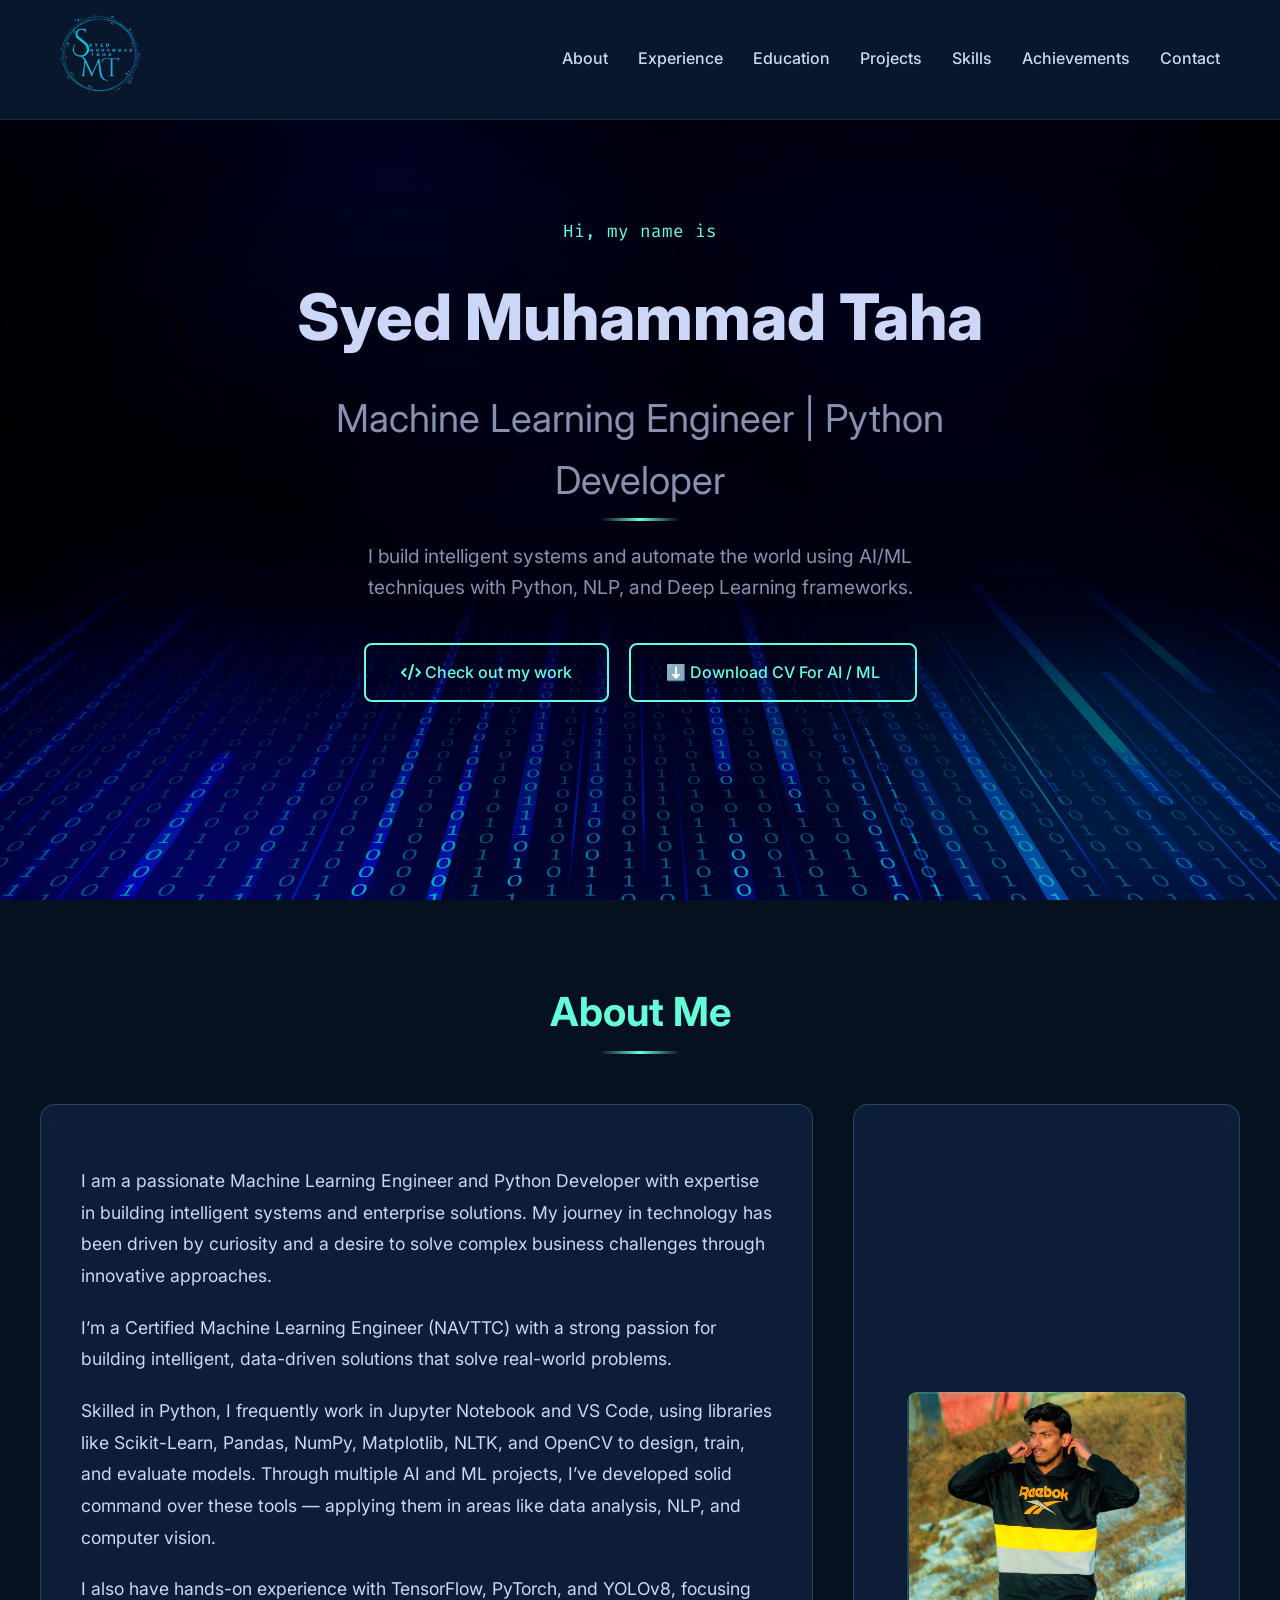
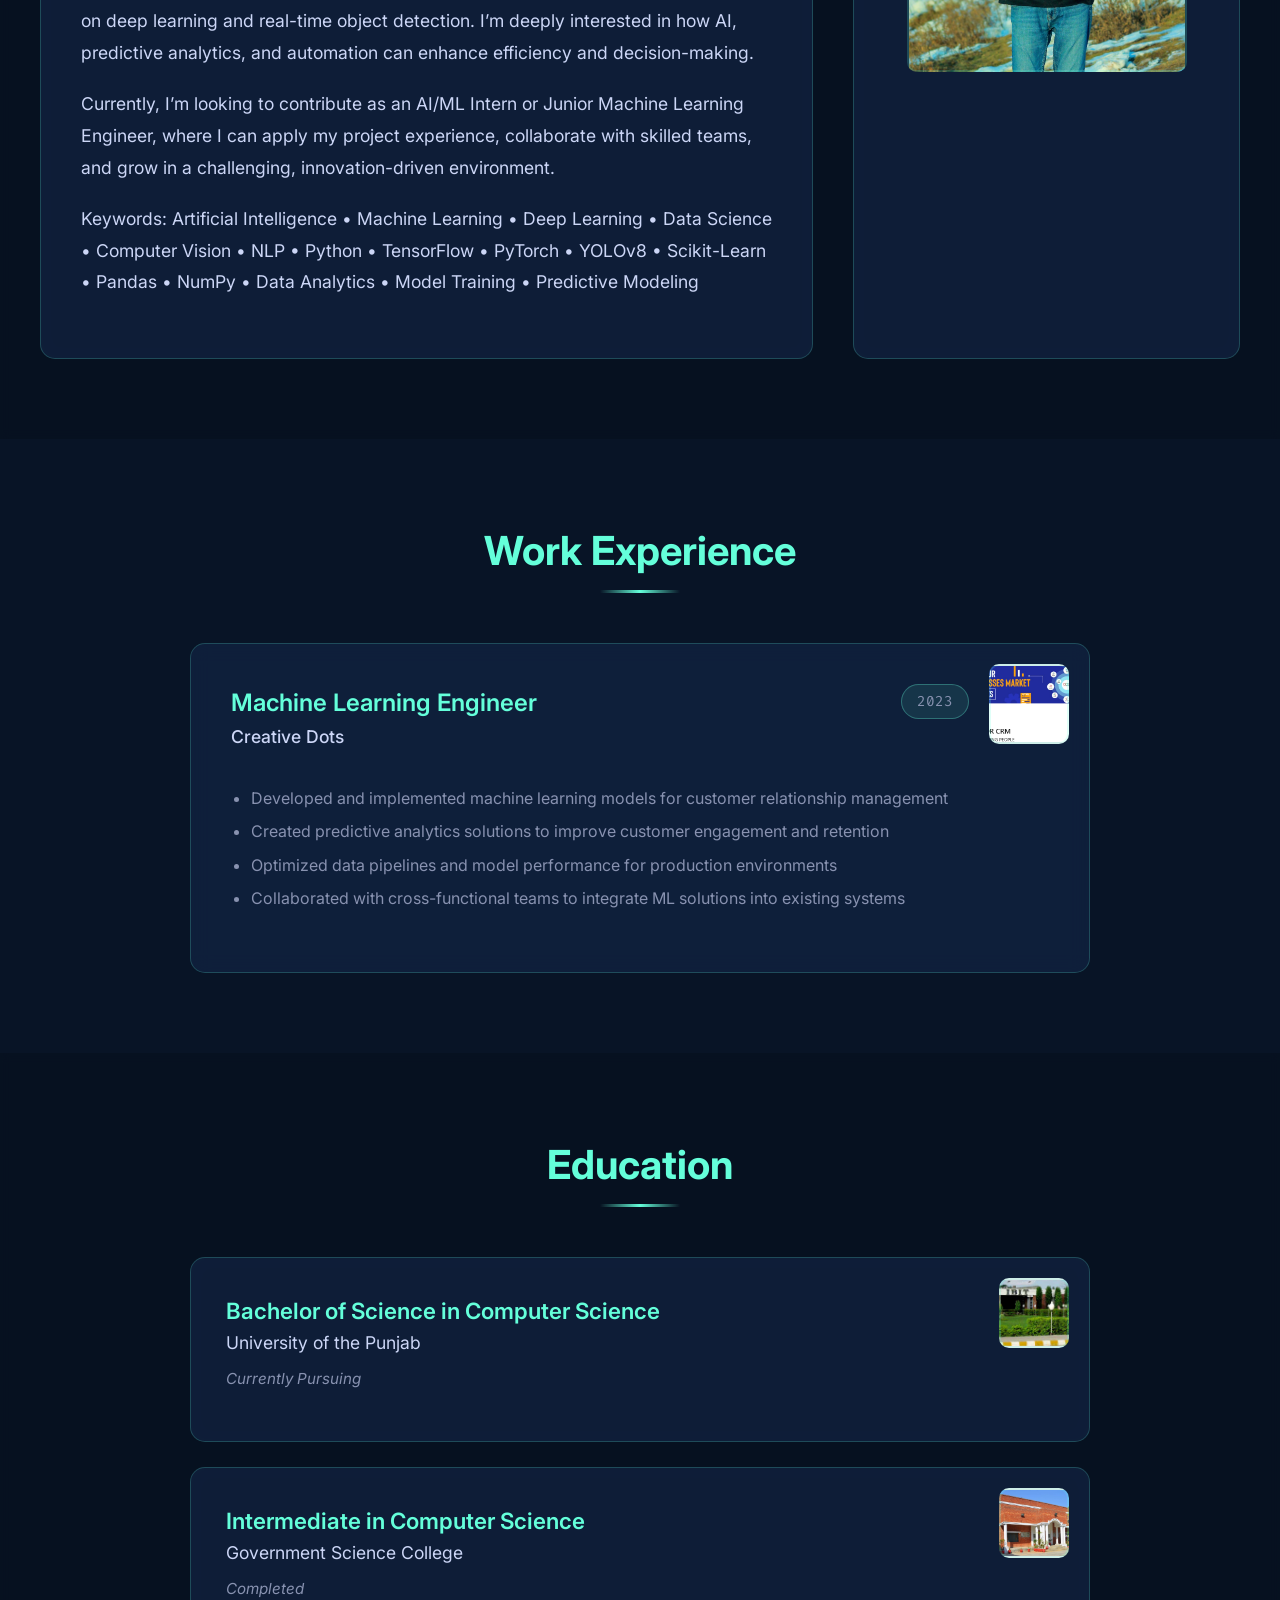
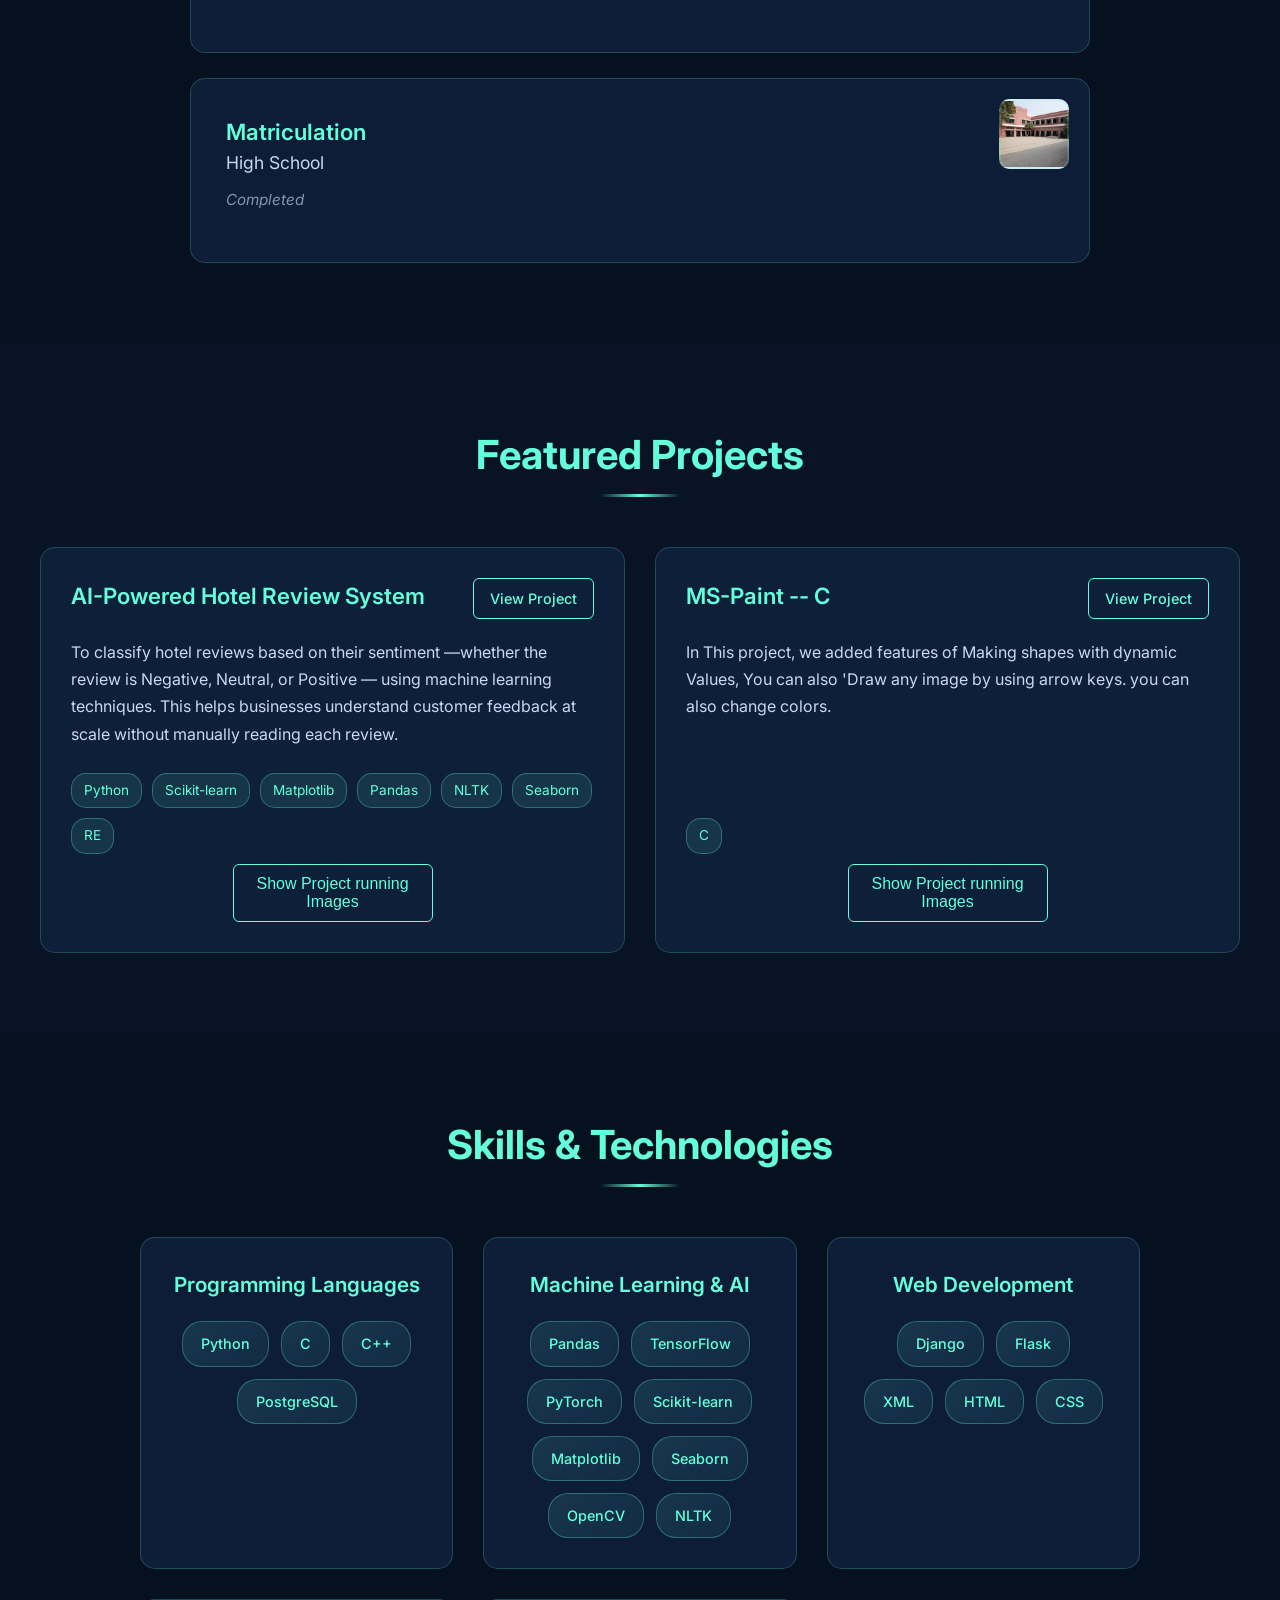
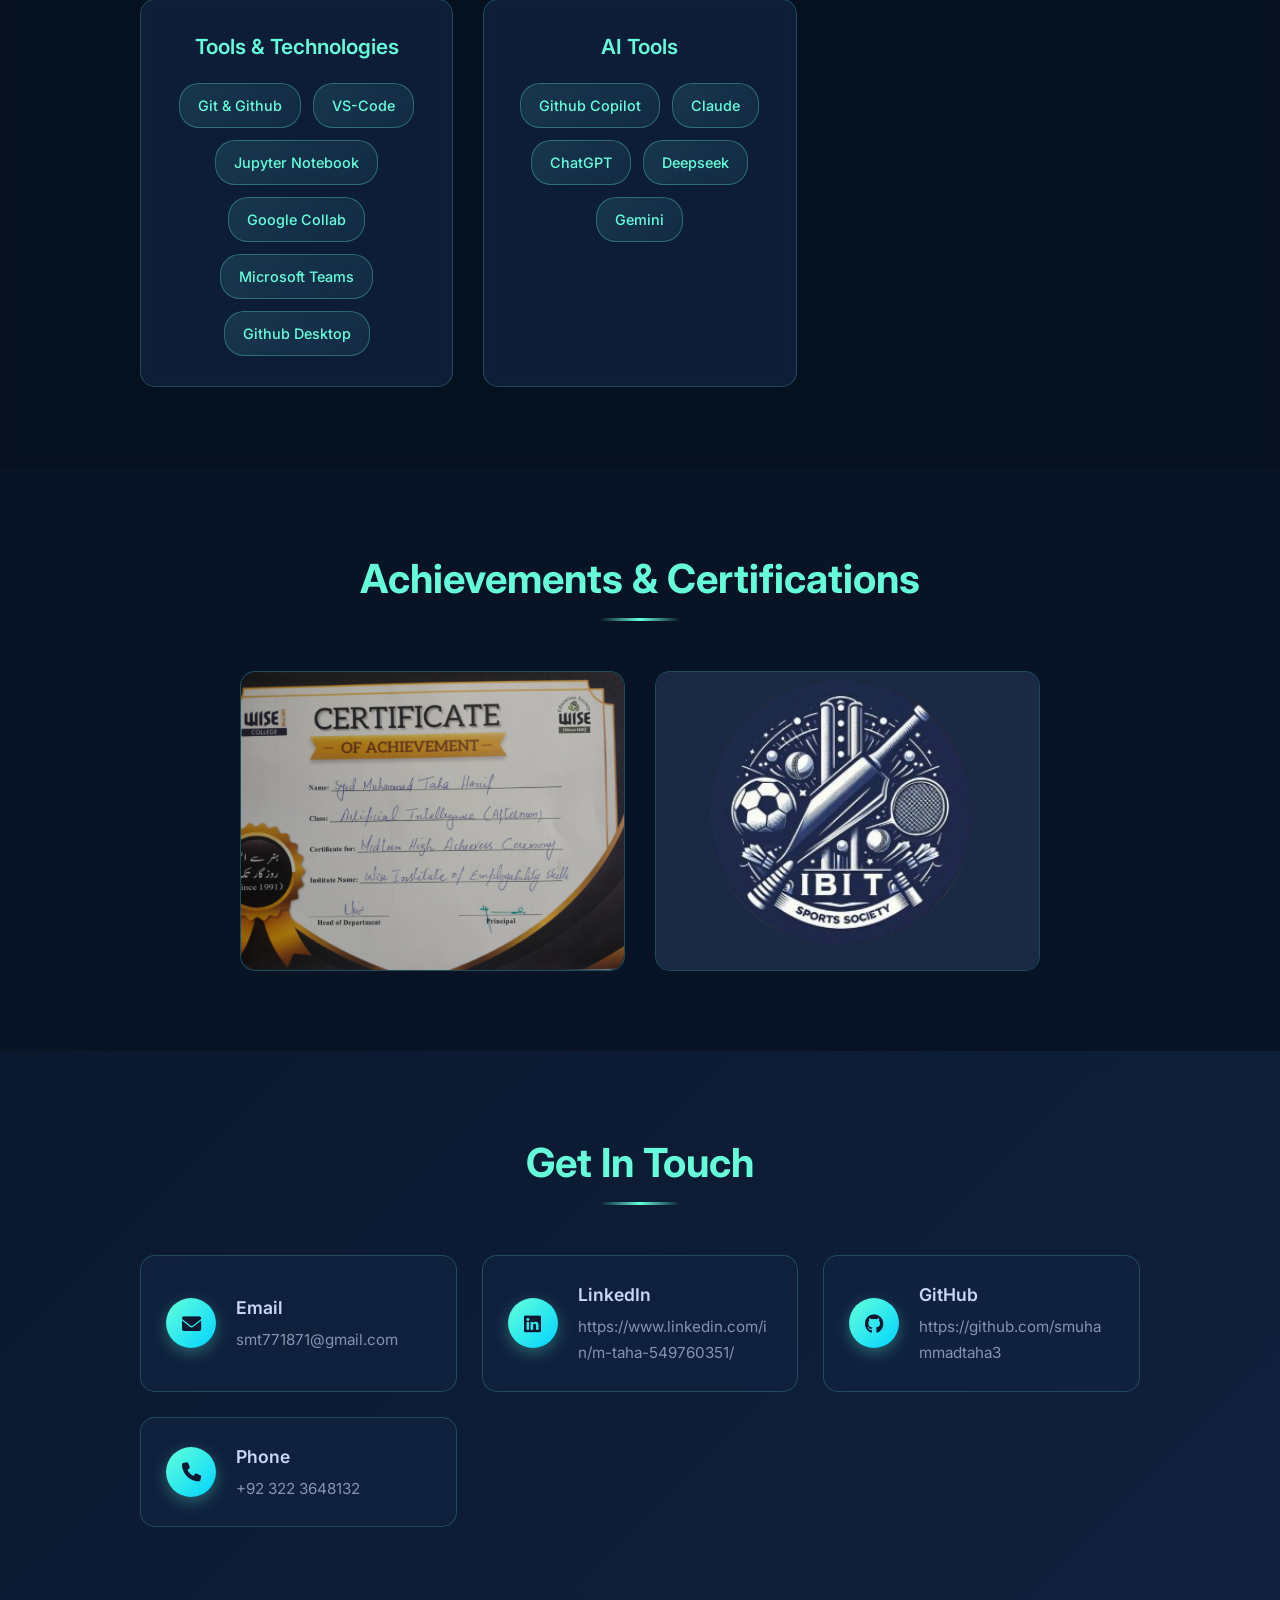
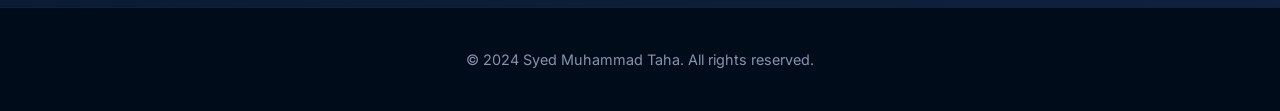
==== commit fbd4cea1: "Removed virtual environment from version control" ====
--- a/index.html
+++ b/index.html
@@ -46,7 +46,7 @@
                         <i class="fas fa-code"></i>
                         <span>Check out my work</span>
                     </a>
-                    <a href="./assets/Taha_CV_For_AI.pdf" class="btn btn-outline" download="Taha_CV_For_AI.pdf">
+                    <a href="./assets/Syed Muhammad Taha.pdf" class="btn btn-outline" download="Taha_CV_For_AI.pdf">
                         ⬇️ Download CV For AI / ML
                     </a>
                 </div>
@@ -67,9 +67,29 @@
                         curiosity and a desire to solve complex business challenges through innovative approaches.
                     </p>
                     <p>
-                        Beyond coding, I stay updated with industry trends, contribute to meaningful projects,
-                        and maintain an active lifestyle through sports. I believe in continuous learning
-                        and creating technology that makes a real difference.
+                        I’m a Certified Machine Learning Engineer (NAVTTC) with a strong passion for building
+                        intelligent, data-driven solutions that solve real-world problems.
+                    </p>
+                    <p>
+                        Skilled in Python, I frequently work in Jupyter Notebook and VS Code, using libraries like
+                        Scikit-Learn, Pandas, NumPy, Matplotlib, NLTK, and OpenCV to design, train, and evaluate models.
+                        Through multiple AI and ML projects, I’ve developed solid command over these tools — applying
+                        them in areas like data analysis, NLP, and computer vision.
+                    </p>
+                    <p>
+                        I also have hands-on experience with TensorFlow, PyTorch, and YOLOv8, focusing on deep learning
+                        and real-time object detection. I’m deeply interested in how AI, predictive analytics, and
+                        automation can enhance efficiency and decision-making.
+                    </p>
+                    <p>
+                        Currently, I’m looking to contribute as an AI/ML Intern or Junior Machine Learning Engineer,
+                        where I can apply my project experience, collaborate with skilled teams, and grow in a
+                        challenging, innovation-driven environment.
+                    </p>
+                    <p>
+                        Keywords: Artificial Intelligence • Machine Learning • Deep Learning • Data Science • Computer
+                        Vision • NLP • Python • TensorFlow • PyTorch • YOLOv8 • Scikit-Learn • Pandas • NumPy • Data
+                        Analytics • Model Training • Predictive Modeling
                     </p>
                     </p>
                 </div>
@@ -169,7 +189,7 @@
             <div class="project-grid">
                 <div class="project-card">
                     <div class="project-header">
-                        <h3>AI-Powered Hotel Management System</h3>
+                        <h3>AI-Powered Hotel Review System</h3>
                         <a href="https://github.com/smuhammadtaha3/Machine-Learning" target="_blank"
                             class="project-btn">View Project</a>
                         <!-- Button with data-project attribute -->
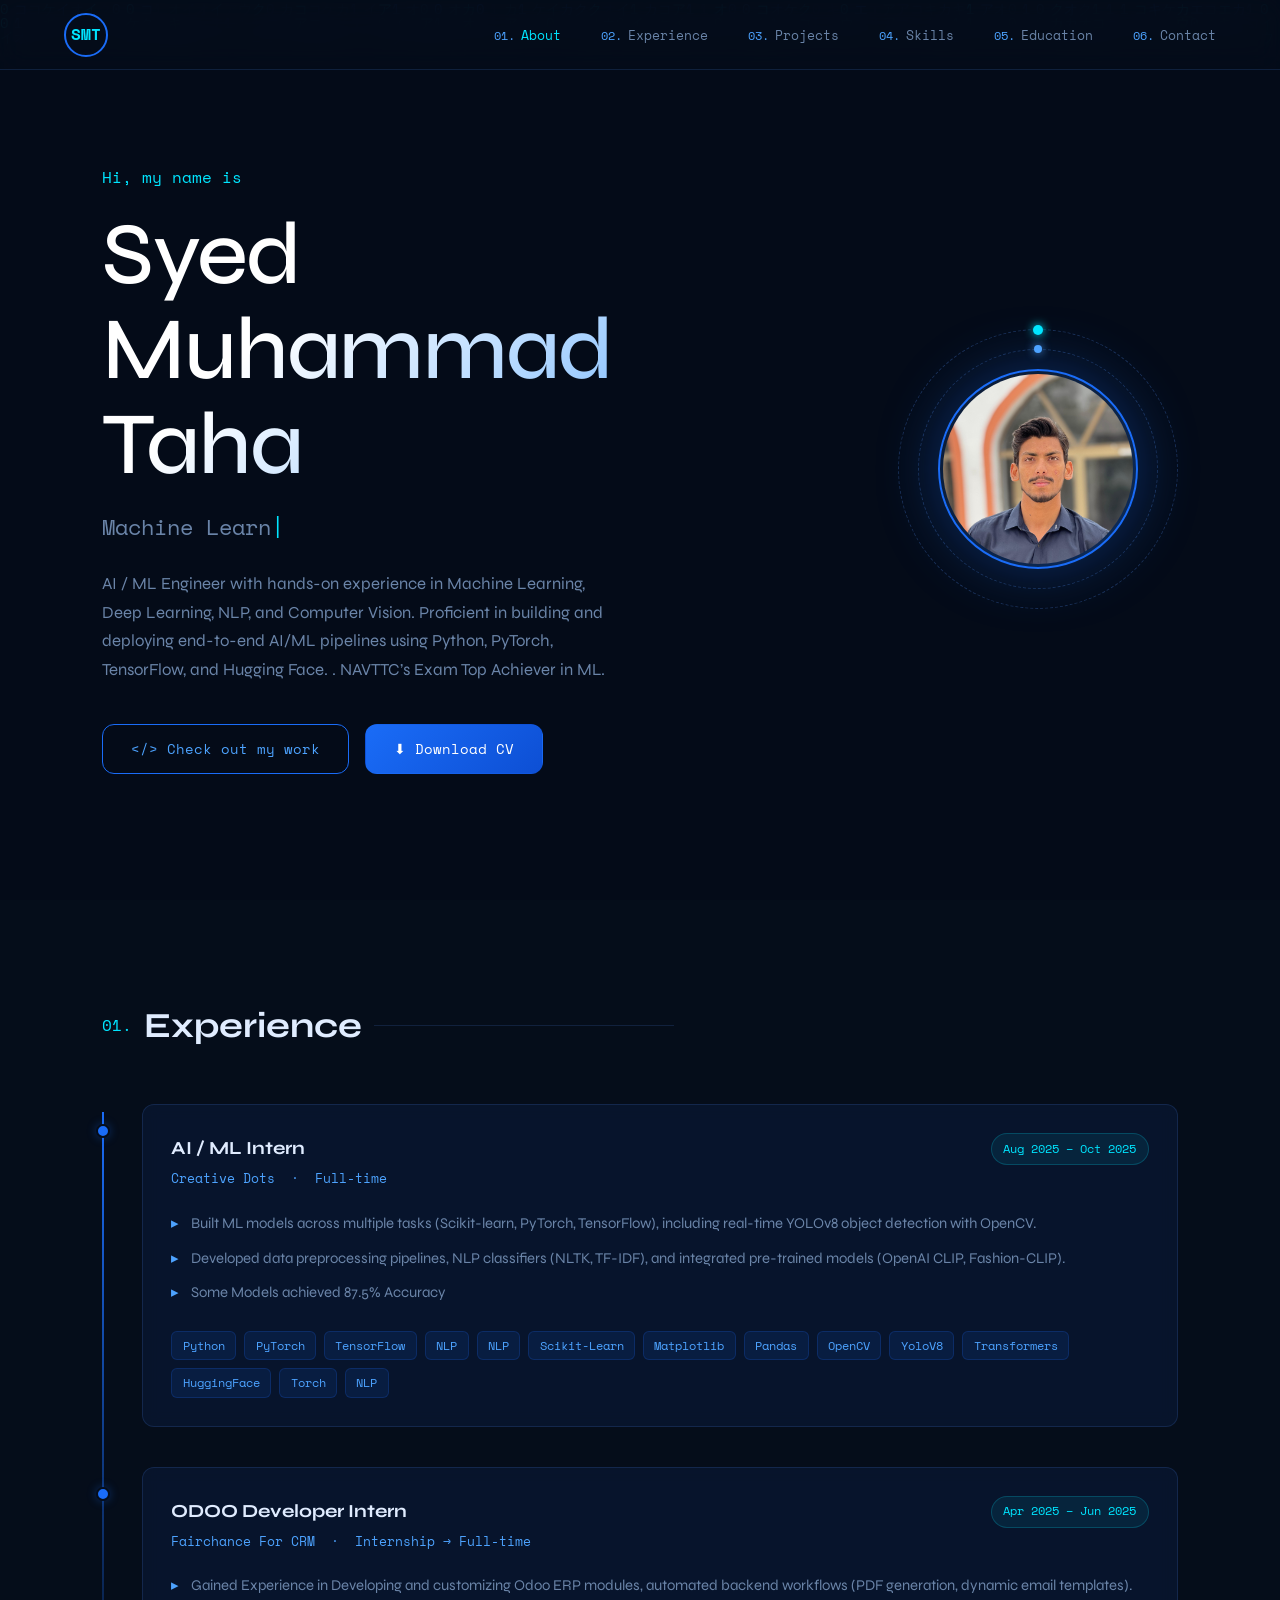
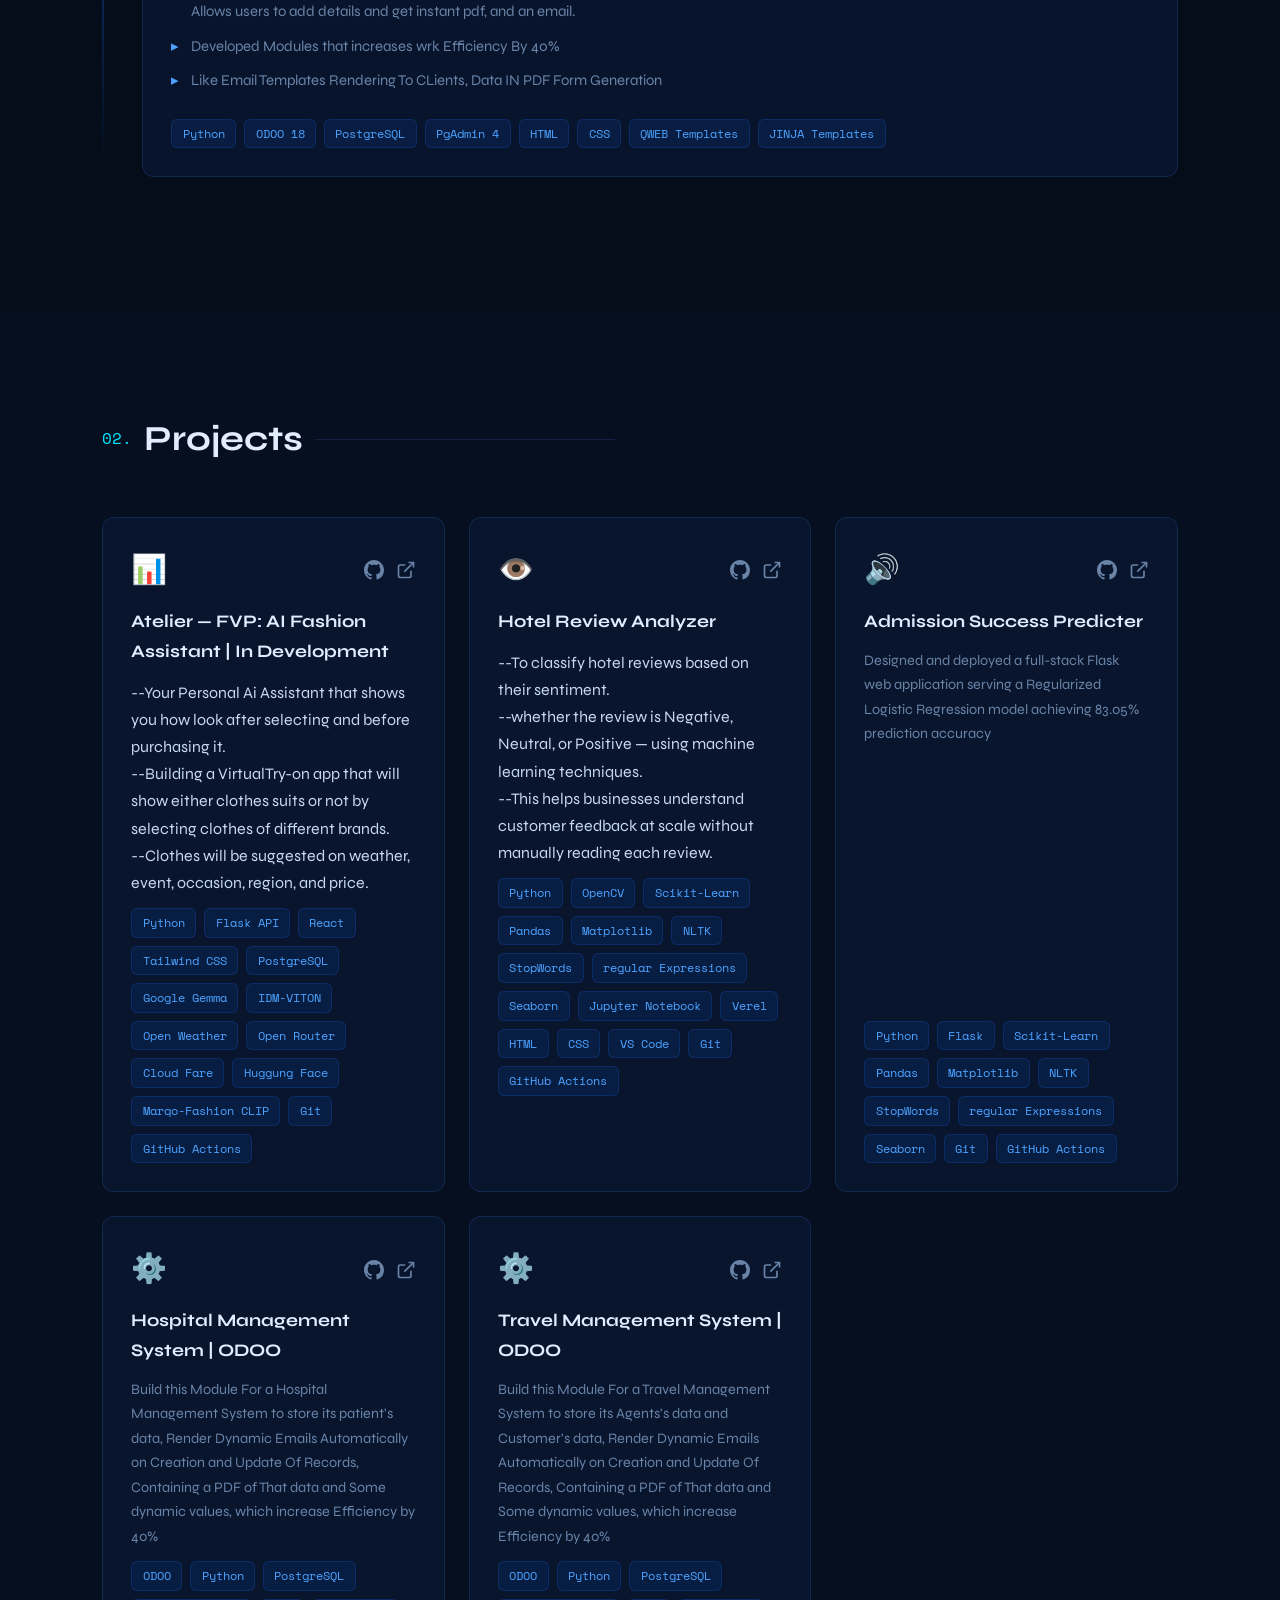
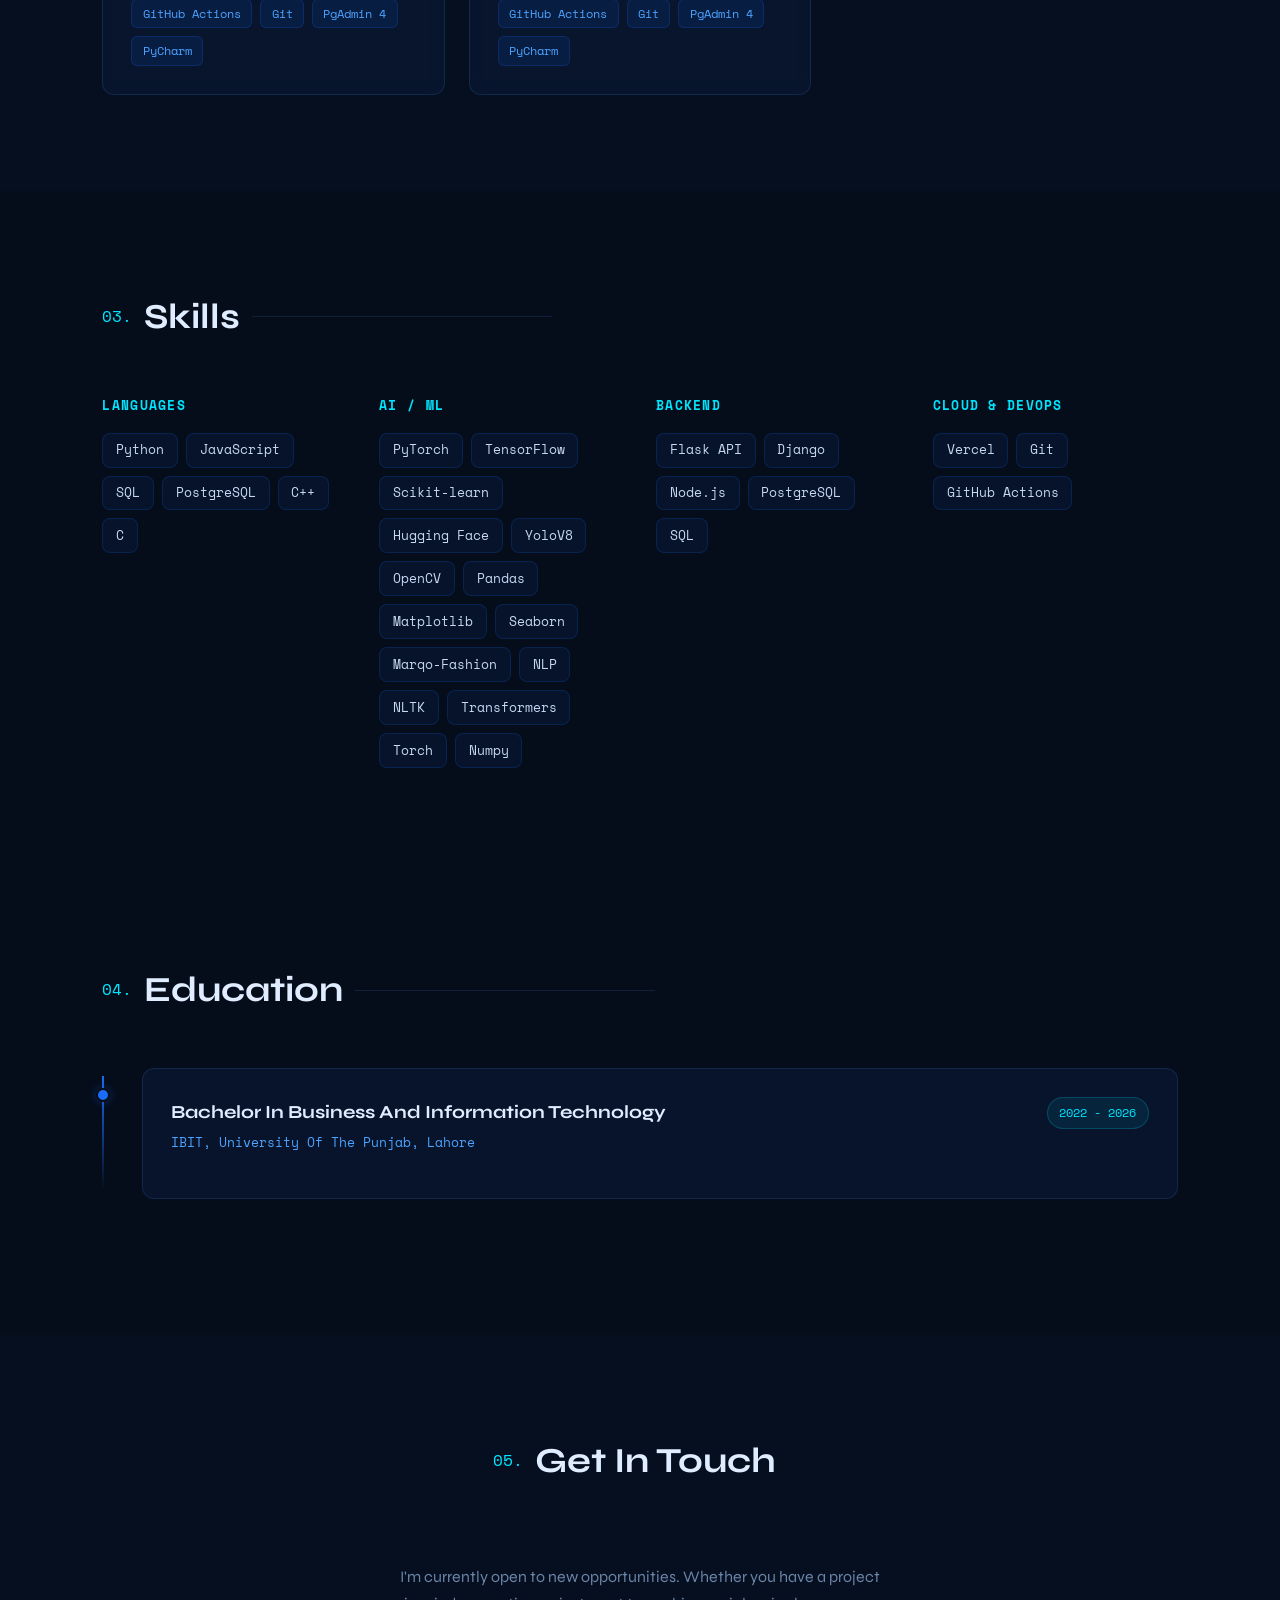
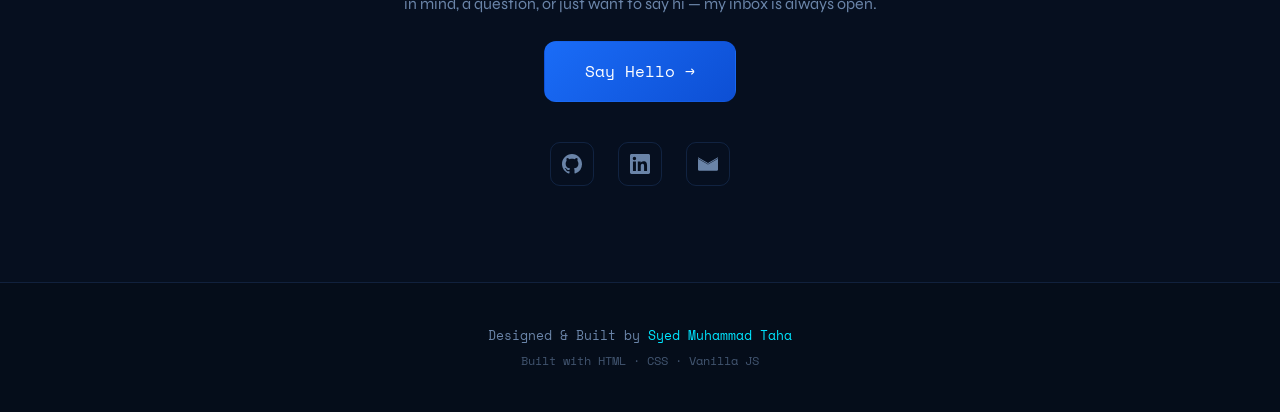
==== commit 5c161a81: "New portfolio - AI/ML" ====
--- a/index.html
+++ b/index.html
@@ -1,563 +1,315 @@
 <!DOCTYPE html>
 <html lang="en">
-
 <head>
-    <meta charset="UTF-8">
-    <meta name="viewport" content="width=device-width, initial-scale=1.0">
-    <title>Syed Muhammad Taha - Portfolio</title>
-    <link rel="icon" type="image/png" href="./images/Gold_Logo-removebg-preview.png">
-    <link rel="stylesheet" href="style.css">
-    <link
-        href="https://fonts.googleapis.com/css2?family=Inter:wght@300;400;500;600;700;800&family=Fira+Code:wght@300;400;500&display=swap"
-        rel="stylesheet">
-    <link rel="stylesheet" href="https://cdnjs.cloudflare.com/ajax/libs/font-awesome/6.0.0/css/all.min.css">
+  <meta charset="UTF-8" />
+  <meta name="viewport" content="width=device-width, initial-scale=1.0"/>
+  <title>Syed Muhammad Taha | ML Engineer</title>
+  <link rel="stylesheet" href="style.css" />
+  <link rel="preconnect" href="https://fonts.googleapis.com">
+  <link href="https://fonts.googleapis.com/css2?family=Space+Mono:wght@400;700&family=Syne:wght@400;600;700;800&display=swap" rel="stylesheet">
 </head>
-
 <body>
-    <!-- Navigation -->
-    <nav class="nav">
-        <div class="nav-container">
-            <div class="logo"><img src="./images/Gold_Logo-removebg-preview.png" alt="Logo" class="logo-img"></div>
-            <ul>
-                <li><a href="#about">About</a></li>
-                <li><a href="#experience">Experience</a></li>
-                <li><a href="#education">Education</a></li>
-                <li><a href="#projects">Projects</a></li>
-                <li><a href="#skills">Skills</a></li>
-                <li><a href="#achievements">Achievements</a></li>
-                <li><a href="#contact">Contact</a></li>
+
+  <!-- ── CANVAS BACKGROUND ── -->
+  <canvas id="bgCanvas"></canvas>
+
+  <!-- ── NAV ── -->
+  <nav id="navbar">
+    <div class="nav-logo">
+      <span class="logo-ring">SMT</span>
+    </div>
+    <ul class="nav-links">
+      <li><a href="#about">About</a></li>
+      <li><a href="#experience">Experience</a></li>
+      <li><a href="#projects">Projects</a></li>
+      <li><a href="#skills">Skills</a></li>
+      <li><a href="#skills">Education</a></li>
+      <li><a href="#contact">Contact</a></li>
+    </ul>
+    <button class="hamburger" id="hamburger" aria-label="Menu">
+      <span></span><span></span><span></span>
+    </button>
+  </nav>
+
+  <!-- ── MOBILE MENU ── -->
+  <div class="mobile-menu" id="mobileMenu">
+    <ul>
+      <li><a href="#about" class="mobile-link">About</a></li>
+      <li><a href="#experience" class="mobile-link">Experience</a></li>
+      <li><a href="#projects" class="mobile-link">Projects</a></li>
+      <li><a href="#skills" class="mobile-link">Skills</a></li>
+      <li><a href="#skills" class="mobile-link">Education</a></li>
+      <li><a href="#contact" class="mobile-link">Contact</a></li>
+    </ul>
+  </div>
+
+  <!-- ── HERO ── -->
+  <section id="about" class="hero">
+    <div class="hero-content">
+      <p class="hero-greeting">Hi, my name is</p>
+      <h1 class="hero-name">Syed Muhammad<br>Taha</h1>
+      <h2 class="hero-title">
+        <span class="typed-wrapper">
+          <span id="typed"></span><span class="cursor">|</span>
+        </span>
+      </h2>
+      <p class="hero-bio">AI / ML Engineer with hands-on experience in Machine Learning, Deep Learning, NLP, and Computer Vision. Proficient in building and deploying end-to-end AI/ML pipelines using Python, PyTorch, TensorFlow, and Hugging Face. . NAVTTC’s Exam Top Achiever in ML.</p>
+      <div class="hero-cta">
+        <a href="#projects" class="btn btn-outline">&lt;/&gt; Check out my work</a>
+        <a href="Syed-Muhammad-Taha.docx" download class="btn btn-fill">⬇ Download CV</a>
+      </div>
+    </div>
+    <div class="hero-visual">
+      <div class="avatar-ring">
+        <div class="avatar-inner">
+          <img src="CV-Photo.jpg" alt="Syed Muhammad Taha" class="hero-photo">
+        </div>
+        <div class="orbit orbit-1"><div class="orb"></div></div>
+        <div class="orbit orbit-2"><div class="orb orb-2"></div></div>
+      </div>
+    </div>
+  </section>
+
+  <!-- ── EXPERIENCE ── -->
+  <section id="experience" class="section">
+    <div class="container">
+      <h2 class="section-title"><span class="num">01.</span> Experience</h2>
+      <div class="timeline">
+
+        <div class="timeline-item">
+          <div class="timeline-dot"></div>
+          <div class="timeline-card">
+            <div class="card-header">
+              <div>
+                <h3>AI / ML Intern</h3>
+                <p class="company">Creative Dots &nbsp;·&nbsp; Full-time</p>
+              </div>
+              <span class="date-badge">Aug 2025 – Oct 2025</span>
+            </div>
+            <ul class="card-bullets">
+              <li>Built ML models across multiple tasks (Scikit-learn, PyTorch, TensorFlow), including real-time YOLOv8 object detection with OpenCV.
+            </li>
+              <li>Developed data preprocessing pipelines, NLP classifiers (NLTK, TF-IDF), and integrated pre-trained models (OpenAI CLIP, Fashion-CLIP).</li>
+              <li>Some Models achieved 87.5% Accuracy</li>
             </ul>
-        </div>
-    </nav>
-
-    <!-- Hero Section -->
-    <section class="hero">
-        <div class="hero-container">
-            <div class="hero-content">
-                <p class="intro">Hi, my name is</p>
-                <h1>Syed Muhammad Taha</h1>
-                <h2>Machine Learning Engineer | Python Developer</h2>
-                <p class="description">
-                    I build intelligent systems and automate the world using AI/ML techniques with Python, NLP, and Deep
-                    Learning frameworks.
-                </p>
-                <div class="hero-buttons">
-                    <a href="#projects" class="btn btn-primary">
-                        <i class="fas fa-code"></i>
-                        <span>Check out my work</span>
-                    </a>
-                    <a href="./assets/Syed Muhammad Taha.pdf" class="btn btn-outline" download="Taha_CV_For_AI.pdf">
-                        ⬇️ Download CV For AI / ML
-                    </a>
-                </div>
-            </div>
-        </div>
-    </section>
-
-    <!-- About Section -->
-    <section id="about" class="section">
-        <div class="container">
-            <h2>About Me</h2>
-            <div class="about-content">
-                <div class="text-card">
-                    <p>
-                    <p>
-                        I am a passionate Machine Learning Engineer and Python Developer with expertise in building
-                        intelligent systems and enterprise solutions. My journey in technology has been driven by
-                        curiosity and a desire to solve complex business challenges through innovative approaches.
-                    </p>
-                    <p>
-                        I’m a Certified Machine Learning Engineer (NAVTTC) with a strong passion for building
-                        intelligent, data-driven solutions that solve real-world problems.
-                    </p>
-                    <p>
-                        Skilled in Python, I frequently work in Jupyter Notebook and VS Code, using libraries like
-                        Scikit-Learn, Pandas, NumPy, Matplotlib, NLTK, and OpenCV to design, train, and evaluate models.
-                        Through multiple AI and ML projects, I’ve developed solid command over these tools — applying
-                        them in areas like data analysis, NLP, and computer vision.
-                    </p>
-                    <p>
-                        I also have hands-on experience with TensorFlow, PyTorch, and YOLOv8, focusing on deep learning
-                        and real-time object detection. I’m deeply interested in how AI, predictive analytics, and
-                        automation can enhance efficiency and decision-making.
-                    </p>
-                    <p>
-                        Currently, I’m looking to contribute as an AI/ML Intern or Junior Machine Learning Engineer,
-                        where I can apply my project experience, collaborate with skilled teams, and grow in a
-                        challenging, innovation-driven environment.
-                    </p>
-                    <p>
-                        Keywords: Artificial Intelligence • Machine Learning • Deep Learning • Data Science • Computer
-                        Vision • NLP • Python • TensorFlow • PyTorch • YOLOv8 • Scikit-Learn • Pandas • NumPy • Data
-                        Analytics • Model Training • Predictive Modeling
-                    </p>
-                    </p>
-                </div>
-                <div class="image-card">
-                    <div class="profile-image"></div>
-                </div>
-            </div>
-        </div>
-    </section>
-
-    <!-- Experience Section -->
-    <section id="experience" class="section">
-        <div class="container">
-            <h2>Work Experience</h2>
-            <div class="experience-content">
-                <div class="experience-list">
-                    <div class="exp-card">
-                        <div class="exp-header">
-                            <div>
-                                <h3>Machine Learning Engineer</h3>
-                                <p class="company">Creative Dots</p>
-                            </div>
-                            <span class="duration">2023</span>
-                        </div>
-                        <ul class="exp-details">
-                            <li>Developed and implemented machine learning models for customer relationship management
-                            </li>
-                            <li>Created predictive analytics solutions to improve customer engagement and retention</li>
-                            <li>Optimized data pipelines and model performance for production environments</li>
-                            <li>Collaborated with cross-functional teams to integrate ML solutions into existing systems
-                            </li>
-                        </ul>
-                        <a href="https://www.linkedin.com/company/fairchance-for-crm/" target="_blank"
-                            class="company-link">
-                            <div class="company-logo company1-logo"></div>
-                        </a>
-                    </div>
-                </div>
-            </div>
-        </div>
-    </section>
-
-    <!-- Education Section -->
-    <section id="education" class="section">
-        <div class="container">
-            <h2>Education</h2>
-            <div class="education-content">
-                <div class="education-list">
-                    <div class="edu-card">
-                        <div class="edu-header">
-                            <div>
-                                <h3>Bachelor of Science in Computer Science</h3>
-                                <p class="institution">University of the Punjab</p>
-                                <p class="status">Currently Pursuing</p>
-                            </div>
-                        </div>
-                        <a href="https://www.ibitpu.edu.pk/#" target="_blank" class="institution-link">
-                            <div class="institution-logo university-logo"></div>
-                        </a>
-                    </div>
-
-                    <div class="edu-card">
-                        <div class="edu-header">
-                            <div>
-                                <h3>Intermediate in Computer Science</h3>
-                                <p class="institution">Government Science College</p>
-                                <p class="status">Completed</p>
-                            </div>
-                        </div>
-                        <a href="https://sites.google.com/gcslahore.edu.pk/ggcs/home" target="_blank"
-                            class="institution-link">
-                            <div class="institution-logo college-logo"></div>
-                        </a>
-                    </div>
-
-                    <div class="edu-card">
-                        <div class="edu-header">
-                            <div>
-                                <h3>Matriculation</h3>
-                                <p class="institution">High School</p>
-                                <p class="status">Completed</p>
-                            </div>
-                        </div>
-                        <a href="#" target="_blank" class="institution-link">
-                            <div class="institution-logo school-logo"></div>
-                        </a>
-                    </div>
-                </div>
-            </div>
-        </div>
-    </section>
-
-    <!-- Projects Section -->
-    <section id="projects" class="section">
-        <div class="container">
-            <h2>Featured Projects</h2>
-            <div class="project-grid">
-                <div class="project-card">
-                    <div class="project-header">
-                        <h3>AI-Powered Hotel Review System</h3>
-                        <a href="https://github.com/smuhammadtaha3/Machine-Learning" target="_blank"
-                            class="project-btn">View Project</a>
-                        <!-- Button with data-project attribute -->
-                    </div>
-                    <p>To classify hotel reviews based on their sentiment —whether the review is Negative, Neutral, or
-                        Positive — using machine learning techniques. This helps businesses understand customer feedback
-                        at scale without manually reading each review.</p>
-                    <div class="tech-stack">
-                        <span>Python</span>
-                        <span>Scikit-learn</span>
-                        <span>Matplotlib</span>
-                        <span>Pandas</span>
-                        <span>NLTK</span>
-                        <span>Seaborn</span>
-                        <span>RE</span>
-                    </div>
-                    <button class="show-images-btn" data-project="Ai-ML" onclick="showProjectImages(this)">Show
-                        Project running Images</button>
-                </div>
-
-                <div class="project-card">
-                    <div class="project-header">
-                        <h3>MS-Paint -- C</h3>
-                        <a href="https://github.com/smuhammadtaha3/PF/tree/main/MS_PAINT(GRP1)" target="_blank"
-                            class="project-btn">View Project</a>
-                    </div>
-                    <p>In This project, we added features of Making shapes with dynamic Values, You can also 'Draw any
-                        image by using arrow keys. you can also change colors.
-                    </p>
-                    <div class="tech-stack">
-                        <span>C</span>
-                    </div>
-                    <!-- Button with data-project attribute -->
-                    <button class="show-images-btn" data-project="ms-paint" onclick="showProjectImages(this)">Show
-                        Project running Images</button>
-                </div>
-            </div>
-        </div>
-
-        <div id="projectImagesModal" class="modal" onclick="closeModal()">
-            <div class="modal-content" onclick="event.stopPropagation()">
-                <span class="close" onclick="closeModal()">&times;</span>
-                <h3>Project Images</h3>
-                <div class="images-container">
-                    <div class="image-slide">
-                        <img src="./images/MS_Paint/pic1.jpg" alt="Project Image 1">
-                    </div>
-                    <div class="image-slide">
-                        <img src="./images/MS_Paint/shape_pic.jpg" alt="Project Image 2">
-                    </div>
-                    <div class="image-slide">
-                        <img src="./images/MS_Paint/draw.jpg" alt="Project Image 3">
-                    </div>
-                </div>
-                <div class="navigation-buttons">
-                    <button class="nav-btn" onclick="changeSlide(-1)">❮</button>
-                    <button class="nav-btn" onclick="changeSlide(1)">❯</button>
-                </div>
-                <div class="slide-indicators">
-                    <span class="indicator" onclick="currentSlide(1)"></span>
-                    <span class="indicator" onclick="currentSlide(2)"></span>
-                    <span class="indicator" onclick="currentSlide(3)"></span>
-                </div>
-            </div>
-        </div>
-
-    </section>
-
-    <!-- Skills Section -->
-    <section id="skills" class="section">
-        <div class="container">
-            <h2>Skills & Technologies</h2>
-            <div class="skills-container">
-                <div class="skill-category">
-                    <h3>Programming Languages</h3>
-                    <div class="skills-list">
-                        <span>Python</span>
-                        <span>C</span>
-                        <span>C++</span>
-                        <span>PostgreSQL</span>
-                    </div>
-                </div>
-
-                <div class="skill-category">
-                    <h3>Machine Learning & AI</h3>
-                    <div class="skills-list">
-                        <span>Pandas</span>
-                        <span>TensorFlow</span>
-                        <span>PyTorch</span>
-                        <span>Scikit-learn</span>
-                        <span>Matplotlib</span>
-                        <span>Seaborn</span>
-                        <span>OpenCV</span>
-                        <span>NLTK</span>
-                    </div>
-                </div>
-
-                <div class="skill-category">
-                    <h3>Web Development</h3>
-                    <div class="skills-list">
-                        <span>Django</span>
-                        <span>Flask</span>
-                        <span>XML</span>
-                        <span>HTML</span>
-                        <span>CSS</span>
-                    </div>
-                </div>
-
-                <div class="skill-category">
-                    <h3>Tools & Technologies</h3>
-                    <div class="skills-list">
-                        <span>Git & Github</span>
-                        <span>VS-Code</span>
-                        <span>Jupyter Notebook</span>
-                        <span>Google Collab</span>
-                        <span>Microsoft Teams</span>
-                        <span>Github Desktop</span>
-                    </div>
-                </div>
-
-                <div class="skill-category">
-                    <h3>AI Tools</h3>
-                    <div class="skills-list">
-                        <span>Github Copilot</span>
-                        <span>Claude</span>
-                        <span>ChatGPT</span>
-                        <span>Deepseek</span>
-                        <span>Gemini</span>
-                    </div>
-                </div>
-
-            </div>
-        </div>
-    </section>
-
-    <!-- Achievements Section -->
-    <section id="achievements" class="section">
-        <div class="container">
-            <h2>Achievements & Certifications</h2>
-            <div class="achievements-grid">
-                <div class="achievement-card">
-                    <div class="achievement-image ml-cert"></div>
-                    <div class="achievement-overlay">
-                        <div class="achievement-content">
-                            <a href="https://wise.edu.pk/" target="_blank">
-                                <h3>Machine Learning Certification</h3>
-                                <p>Advanced ML Techniques, Wise Institute</p>
-                                <span>NAVTTEC Certified - 2023</span>
-                            </a>
-                        </div>
-                    </div>
-                </div>
-
-                <div class="achievement-card">
-                    <div class="achievement-image sports-member"></div>
-                    <div class="achievement-overlay">
-                        <div class="achievement-content">
-                            <a href="https://www.instagram.com/ibitsportssociety?igsh=MWJnemJ5aGxlcjE4MQ=="
-                                target="_blank">
-                                <h3>Senior Member, Currently</h3>
-                                <p>IBIT Sports Society</p>
-                                <span>IBIT Dept, Punjab University</span>
-                            </a>
-                        </div>
-                    </div>
-                </div>
-            </div>
-        </div>
-    </section>
-
-    <!-- Contact Section -->
-    <section id="contact" class="section">
-        <div class="container">
-            <h2>Get In Touch</h2>
-            <div class="contact-grid">
-                <div class="contact-card">
-                    <div class="contact-icon">
-                        <i class="fas fa-envelope"></i>
-                    </div>
-                    <div class="contact-info">
-                        <h3>Email</h3>
-                        <a href="mailto:smt771871@gmail.com">smt771871@gmail.com</a>
-                    </div>
-                </div>
-
-                <div class="contact-card">
-                    <div class="contact-icon">
-                        <i class="fab fa-linkedin"></i>
-                    </div>
-                    <div class="contact-info">
-                        <h3>LinkedIn</h3>
-                        <a href="https://www.linkedin.com/in/m-taha-549760351/"
-                            target="_blank">https://www.linkedin.com/in/m-taha-549760351/</a>
-                    </div>
-                </div>
-
-                <div class="contact-card">
-                    <div class="contact-icon">
-                        <i class="fab fa-github"></i>
-                    </div>
-                    <div class="contact-info">
-                        <h3>GitHub</h3>
-                        <a href="https://github.com/smuhammadtaha3"
-                            target="_blank">https://github.com/smuhammadtaha3</a>
-                    </div>
-                </div>
-
-                <div class="contact-card">
-                    <div class="contact-icon">
-                        <i class="fas fa-phone"></i>
-                    </div>
-                    <div class="contact-info">
-                        <h3>Phone</h3>
-                        <a href="tel:+923223648132">+92 322 3648132</a>
-                    </div>
-                </div>
-            </div>
-        </div>
-    </section>
-
-    <!-- Footer -->
-    <footer class="footer">
-        <div class="container">
-            <p>&copy; 2024 Syed Muhammad Taha. All rights reserved.</p>
-        </div>
-    </footer>
-
-    <script>
-        // Smooth scrolling for navigation links
-        document.querySelectorAll('a[href^="#"]').forEach(anchor => {
-            anchor.addEventListener('click', function (e) {
-                e.preventDefault();
-                const target = document.querySelector(this.getAttribute('href'));
-                if (target) {
-                    target.scrollIntoView({
-                        behavior: 'smooth',
-                        block: 'start'
-                    });
-                }
-            });
-        });
-
-        // CV download functionality
-        function downloadCV(type) {
-            if (type === 'web') {
-                // Replace with actual CV download link for web development
-                console.log('Downloading Web/ODOO Development CV...');
-                // window.open('path/to/web-cv.pdf', '_blank');
-            } else if (type === 'ml') {
-                // Replace with actual CV download link for ML
-                console.log('Downloading AI/ML CV...');
-                // window.open('path/to/ml-cv.pdf', '_blank');
-            }
-        }
-
-        // Add active class to navigation on scroll
-        window.addEventListener('scroll', () => {
-            const sections = document.querySelectorAll('section');
-            const navLinks = document.querySelectorAll('.nav a');
-
-            let current = '';
-            sections.forEach(section => {
-                const sectionTop = section.offsetTop;
-                const sectionHeight = section.clientHeight;
-                if (scrollY >= (sectionTop - 200)) {
-                    current = section.getAttribute('id');
-                }
-            });
-
-            navLinks.forEach(link => {
-                link.classList.remove('active');
-                if (link.getAttribute('href') === `#${current}`) {
-                    link.classList.add('active');
-                }
-            });
-        });
-    </script>
+            <div class="card-tags">
+              <span>Python</span><span>PyTorch</span><span>TensorFlow</span><span>NLP</span><span>NLP</span><span>Scikit-Learn</span><span>Matplotlib</span><span>Pandas</span><span>OpenCV</span><span>YoloV8</span><span>Transformers</span><span>HuggingFace</span><span>Torch</span><span>NLP</span>
+            </div>
+          </div>
+        </div>
+
+        <div class="timeline-item">
+          <div class="timeline-dot"></div>
+          <div class="timeline-card">
+            <div class="card-header">
+              <div>
+                <h3>ODOO Developer Intern</h3>
+                <p class="company">Fairchance For CRM &nbsp;·&nbsp; Internship → Full-time</p>
+              </div>
+              <span class="date-badge">Apr 2025 – Jun 2025</span>
+            </div>
+            <ul class="card-bullets">
+              <li>Gained Experience in Developing and customizing Odoo ERP modules, automated backend workflows (PDF generation, dynamic email templates). Allows users to add details and get instant pdf, and an email.
+</li>
+              <li>Developed Modules that increases wrk Efficiency By 40%</li>
+              <li>Like Email Templates Rendering To CLients, Data IN PDF Form Generation </li>
+            </ul>
+            <div class="card-tags">
+              <span>Python</span><span>ODOO 18</span><span>PostgreSQL</span><span>PgAdmin 4</span>
+              <span>HTML</span><span>CSS</span><span>QWEB Templates</span><span>JINJA Templates</span>
+            </div>
+          </div>
+        </div>
+
+      </div>
+    </div>
+  </section>
+  
+  <!---------------------------------------- ── PROJECTS ── -------------------------------------------->
+  <section id="projects" class="section alt">
+    <div class="container">
+      <h2 class="section-title"><span class="num">02.</span> Projects</h2>
+      <div class="projects-grid">
+        <div class="project-card">
+          <div class="project-top">
+            <span class="project-icon">📊</span>
+            <div class="project-links">
+              <a href="#" aria-label="GitHub"><svg viewBox="0 0 24 24" fill="currentColor"><path d="M12 0C5.37 0 0 5.37 0 12c0 5.31 3.435 9.795 8.205 11.385.6.105.825-.255.825-.57 0-.285-.015-1.23-.015-2.235-3.015.555-3.795-.735-4.035-1.41-.135-.345-.72-1.41-1.23-1.695-.42-.225-1.02-.78-.015-.795.945-.015 1.62.87 1.845 1.23 1.08 1.815 2.805 1.305 3.495.99.105-.78.42-1.305.765-1.605-2.67-.3-5.46-1.335-5.46-5.925 0-1.305.465-2.385 1.23-3.225-.12-.3-.54-1.53.12-3.18 0 0 1.005-.315 3.3 1.23.96-.27 1.98-.405 3-.405s2.04.135 3 .405c2.295-1.56 3.3-1.23 3.3-1.23.66 1.65.24 2.88.12 3.18.765.84 1.23 1.905 1.23 3.225 0 4.605-2.805 5.625-5.475 5.925.435.375.81 1.095.81 2.22 0 1.605-.015 2.895-.015 3.3 0 .315.225.69.825.57A12.02 12.02 0 0 0 24 12c0-6.63-5.37-12-12-12z"/></svg></a>
+              <a href="#" aria-label="Live"><svg viewBox="0 0 24 24" fill="none" stroke="currentColor" stroke-width="2"><path d="M18 13v6a2 2 0 0 1-2 2H5a2 2 0 0 1-2-2V8a2 2 0 0 1 2-2h6"/><polyline points="15 3 21 3 21 9"/><line x1="10" y1="14" x2="21" y2="3"/></svg></a>
+            </div>
+          </div>
+          <h3>Atelier — FVP: AI Fashion Assistant  |  In Development</h3>
+          <ul>
+            <li>--Your Personal Ai Assistant that shows you how look after selecting and before purchasing it.</li>
+            <li>--Building a VirtualTry-on app that will show either clothes suits or not by selecting clothes of different brands.</li>
+            <li>--Clothes will be suggested on weather, event, occasion, region, and price.</li>
+          </ul>
+          <div class="card-tags">
+            <span>Python</span><span>Flask API</span><span>React</span><span>Tailwind CSS</span>
+            <span>PostgreSQL</span><span>Google Gemma</span><span>IDM-VITON</span><span>Open Weather</span>
+            <span>Open Router </span><span>Cloud Fare</span><span>Huggung Face</span><span>Marqo-Fashion CLIP</span><span>Git</span><span>GitHub Actions</span>
+          </div>
+        </div>
+        
+        <div class="project-card">
+          <div class="project-top">
+            <span class="project-icon">👁️</span>
+            <div class="project-links">
+              <a href="https://github.com/smuhammadtaha3/All-Machine-Learning-codes/tree/main/Hotel%20Sentiment%20Analysis" aria-label="GitHub"><svg viewBox="0 0 24 24" fill="currentColor"><path d="M12 0C5.37 0 0 5.37 0 12c0 5.31 3.435 9.795 8.205 11.385.6.105.825-.255.825-.57 0-.285-.015-1.23-.015-2.235-3.015.555-3.795-.735-4.035-1.41-.135-.345-.72-1.41-1.23-1.695-.42-.225-1.02-.78-.015-.795.945-.015 1.62.87 1.845 1.23 1.08 1.815 2.805 1.305 3.495.99.105-.78.42-1.305.765-1.605-2.67-.3-5.46-1.335-5.46-5.925 0-1.305.465-2.385 1.23-3.225-.12-.3-.54-1.53.12-3.18 0 0 1.005-.315 3.3 1.23.96-.27 1.98-.405 3-.405s2.04.135 3 .405c2.295-1.56 3.3-1.23 3.3-1.23.66 1.65.24 2.88.12 3.18.765.84 1.23 1.905 1.23 3.225 0 4.605-2.805 5.625-5.475 5.925.435.375.81 1.095.81 2.22 0 1.605-.015 2.895-.015 3.3 0 .315.225.69.825.57A12.02 12.02 0 0 0 24 12c0-6.63-5.37-12-12-12z"/></svg></a>
+              <a href="#" aria-label="Live"><svg viewBox="0 0 24 24" fill="none" stroke="currentColor" stroke-width="2"><path d="M18 13v6a2 2 0 0 1-2 2H5a2 2 0 0 1-2-2V8a2 2 0 0 1 2-2h6"/><polyline points="15 3 21 3 21 9"/><line x1="10" y1="14" x2="21" y2="3"/></svg></a>
+            </div>
+          </div>
+          <h3>Hotel Review Analyzer</h3>
+          <ul>
+            <li>--To classify hotel reviews based on their sentiment.</li>
+            <li>--whether the review is Negative, Neutral, or Positive — using machine learning techniques.</li>
+            <li>--This helps businesses understand customer feedback at scale without manually reading each review.</li>
+          </ul>
+          <div class="card-tags">
+            <span>Python</span><span>OpenCV</span><span>Scikit-Learn</span><span>Pandas</span>
+            <span>Matplotlib</span><span>NLTK</span><span>StopWords</span><span>regular Expressions</span>
+            <span>Seaborn</span><span>Jupyter Notebook</span><span>Verel</span><span>HTML</span>
+            <span>CSS</span><span>VS Code </span><span>Git</span><span>GitHub Actions</span>
+          </div>
+        </div>
+        
+        <div class="project-card">
+          <div class="project-top">
+            <span class="project-icon">🔊</span>
+            <div class="project-links">
+              <a href="https://github.com/smuhammadtaha3/All-Machine-Learning-codes/tree/main/Student_Admission_Predictor" aria-label="GitHub"><svg viewBox="0 0 24 24" fill="currentColor"><path d="M12 0C5.37 0 0 5.37 0 12c0 5.31 3.435 9.795 8.205 11.385.6.105.825-.255.825-.57 0-.285-.015-1.23-.015-2.235-3.015.555-3.795-.735-4.035-1.41-.135-.345-.72-1.41-1.23-1.695-.42-.225-1.02-.78-.015-.795.945-.015 1.62.87 1.845 1.23 1.08 1.815 2.805 1.305 3.495.99.105-.78.42-1.305.765-1.605-2.67-.3-5.46-1.335-5.46-5.925 0-1.305.465-2.385 1.23-3.225-.12-.3-.54-1.53.12-3.18 0 0 1.005-.315 3.3 1.23.96-.27 1.98-.405 3-.405s2.04.135 3 .405c2.295-1.56 3.3-1.23 3.3-1.23.66 1.65.24 2.88.12 3.18.765.84 1.23 1.905 1.23 3.225 0 4.605-2.805 5.625-5.475 5.925.435.375.81 1.095.81 2.22 0 1.605-.015 2.895-.015 3.3 0 .315.225.69.825.57A12.02 12.02 0 0 0 24 12c0-6.63-5.37-12-12-12z"/></svg></a>
+              <a href="#" aria-label="Live"><svg viewBox="0 0 24 24" fill="none" stroke="currentColor" stroke-width="2"><path d="M18 13v6a2 2 0 0 1-2 2H5a2 2 0 0 1-2-2V8a2 2 0 0 1 2-2h6"/><polyline points="15 3 21 3 21 9"/><line x1="10" y1="14" x2="21" y2="3"/></svg></a>
+            </div>
+          </div>
+          <h3>Admission Success Predicter</h3>
+          <p>Designed and deployed a full-stack Flask web application serving a Regularized Logistic Regression model achieving 83.05% prediction accuracy</p>
+          <div class="card-tags">
+            <span>Python</span><span>Flask </span><span>Scikit-Learn</span><span>Pandas</span>
+            <span>Matplotlib</span><span>NLTK</span><span>StopWords</span><span>regular Expressions</span>
+            <span>Seaborn</span><span>Git</span><span>GitHub Actions</span>
+          </div>
+        </div>
+
+        <div class="project-card">
+          <div class="project-top">
+            <span class="project-icon">⚙️</span>
+            <div class="project-links">
+              <a href="https://github.com/smuhammadtaha3/My_ODOO_CODE/tree/main/hospital_management" aria-label="GitHub"><svg viewBox="0 0 24 24" fill="currentColor"><path d="M12 0C5.37 0 0 5.37 0 12c0 5.31 3.435 9.795 8.205 11.385.6.105.825-.255.825-.57 0-.285-.015-1.23-.015-2.235-3.015.555-3.795-.735-4.035-1.41-.135-.345-.72-1.41-1.23-1.695-.42-.225-1.02-.78-.015-.795.945-.015 1.62.87 1.845 1.23 1.08 1.815 2.805 1.305 3.495.99.105-.78.42-1.305.765-1.605-2.67-.3-5.46-1.335-5.46-5.925 0-1.305.465-2.385 1.23-3.225-.12-.3-.54-1.53.12-3.18 0 0 1.005-.315 3.3 1.23.96-.27 1.98-.405 3-.405s2.04.135 3 .405c2.295-1.56 3.3-1.23 3.3-1.23.66 1.65.24 2.88.12 3.18.765.84 1.23 1.905 1.23 3.225 0 4.605-2.805 5.625-5.475 5.925.435.375.81 1.095.81 2.22 0 1.605-.015 2.895-.015 3.3 0 .315.225.69.825.57A12.02 12.02 0 0 0 24 12c0-6.63-5.37-12-12-12z"/></svg></a>
+              <a href="#" aria-label="Live"><svg viewBox="0 0 24 24" fill="none" stroke="currentColor" stroke-width="2"><path d="M18 13v6a2 2 0 0 1-2 2H5a2 2 0 0 1-2-2V8a2 2 0 0 1 2-2h6"/><polyline points="15 3 21 3 21 9"/><line x1="10" y1="14" x2="21" y2="3"/></svg></a>
+            </div>
+          </div>
+          <h3>Hospital Management System | ODOO</h3>
+          <p>Build this Module For a Hospital Management System to store its patient's data, Render Dynamic Emails Automatically on Creation and Update Of Records, Containing a PDF of That data and Some dynamic values, which increase Efficiency by 40%</p>
+          <div class="card-tags">
+            <span>ODOO</span><span>Python</span><span>PostgreSQL</span><span>GitHub Actions</span>
+            <span>Git</span><span>PgAdmin 4</span><span>PyCharm</span>
+          </div>
+        </div>
+        
+        <div class="project-card">
+          <div class="project-top">
+            <span class="project-icon">⚙️</span>
+            <div class="project-links">
+              <a href="https://github.com/smuhammadtaha3/My_ODOO_CODE/tree/main/travels_management" aria-label="GitHub"><svg viewBox="0 0 24 24" fill="currentColor"><path d="M12 0C5.37 0 0 5.37 0 12c0 5.31 3.435 9.795 8.205 11.385.6.105.825-.255.825-.57 0-.285-.015-1.23-.015-2.235-3.015.555-3.795-.735-4.035-1.41-.135-.345-.72-1.41-1.23-1.695-.42-.225-1.02-.78-.015-.795.945-.015 1.62.87 1.845 1.23 1.08 1.815 2.805 1.305 3.495.99.105-.78.42-1.305.765-1.605-2.67-.3-5.46-1.335-5.46-5.925 0-1.305.465-2.385 1.23-3.225-.12-.3-.54-1.53.12-3.18 0 0 1.005-.315 3.3 1.23.96-.27 1.98-.405 3-.405s2.04.135 3 .405c2.295-1.56 3.3-1.23 3.3-1.23.66 1.65.24 2.88.12 3.18.765.84 1.23 1.905 1.23 3.225 0 4.605-2.805 5.625-5.475 5.925.435.375.81 1.095.81 2.22 0 1.605-.015 2.895-.015 3.3 0 .315.225.69.825.57A12.02 12.02 0 0 0 24 12c0-6.63-5.37-12-12-12z"/></svg></a>
+              <a href="#" aria-label="Live"><svg viewBox="0 0 24 24" fill="none" stroke="currentColor" stroke-width="2"><path d="M18 13v6a2 2 0 0 1-2 2H5a2 2 0 0 1-2-2V8a2 2 0 0 1 2-2h6"/><polyline points="15 3 21 3 21 9"/><line x1="10" y1="14" x2="21" y2="3"/></svg></a>
+            </div>
+          </div>
+          <h3>Travel Management System | ODOO</h3>
+          <p>Build this Module For a Travel Management System to store its Agents's data and Customer's data, Render Dynamic Emails Automatically on Creation and Update Of Records, Containing a PDF of That data and Some dynamic values, which increase Efficiency by 40%</p>
+          <div class="card-tags">
+            <span>ODOO</span><span>Python</span><span>PostgreSQL</span><span>GitHub Actions</span>
+            <span>Git</span><span>PgAdmin 4</span><span>PyCharm</span>
+          </div>
+        </div>
+        
+      </div>
+    </div>
+  </section>
+  
+  <!-- ── SKILLS ── -->
+  <section id="skills" class="section">
+    <div class="container">
+      <h2 class="section-title"><span class="num">03.</span> Skills</h2>
+      <div class="skills-grid">
+        <div class="skill-group">
+          <h4>Languages</h4>
+          <div class="skill-pills">
+            <span>Python</span><span>JavaScript</span><span>SQL</span><span>PostgreSQL</span><span>C++</span>
+            <span>C</span>
+          </div>
+        </div>
+        <div class="skill-group">
+          <h4>AI / ML</h4>
+          <div class="skill-pills">
+            <span>PyTorch</span><span>TensorFlow</span><span>Scikit-learn</span><span>Hugging Face</span><span>YoloV8</span><span>OpenCV</span>
+            <span>Pandas</span><span>Matplotlib</span><span>Seaborn</span><span>Marqo-Fashion</span><span>NLP</span><span>NLTK</span>
+            <span>Transformers</span><span>Torch</span><span>Numpy</span>
+          </div>
+        </div>
+        <div class="skill-group">
+          <h4>Backend</h4>
+          <div class="skill-pills">
+            <span>Flask API</span><span>Django</span><span>Node.js</span><span>PostgreSQL</span><span>SQL</span>
+          </div>
+        </div>
+        <div class="skill-group">
+          <h4>Cloud & DevOps</h4>
+          <div class="skill-pills">
+            <span>Vercel</span><span>Git</span><span>GitHub Actions</span>
+          </div>
+        </div>
+      </div>
+    </div>
+  </section>
+   
+  <!---------------------------------------- ── Education ── -------------------------------------------->
+  <section id="experience" class="section">
+    <div class="container">
+      <h2 class="section-title"><span class="num">04.</span> Education</h2>
+      <div class="timeline">
+
+        <div class="timeline-item">
+          <div class="timeline-dot"></div>
+          <div class="timeline-card">
+            <div class="card-header">
+              <div>
+                <h3>Bachelor In Business And Information Technology</h3>
+                <p class="company">IBIT, University Of The Punjab, Lahore</p>
+              </div>
+              <span class="date-badge">2022 - 2026</span>
+            </div>
+          </div>
+        </div>
+      </div>
+    </div>
+  </section>
+  
+  <!-- ── CONTACT ── -->
+  <section id="contact" class="section alt contact-section">
+    <div class="container contact-container">
+      <h2 class="section-title"><span class="num">05.</span> Get In Touch</h2>
+      <p class="contact-sub">I'm currently open to new opportunities. Whether you have a project in mind, a question, or just want to say hi — my inbox is always open.</p>
+      <a href="mailto:syed.taha@email.com" class="btn btn-fill btn-lg">Say Hello →</a>
+      <div class="social-links">
+        <a href="https://github.com/smuhammadtaha3" target="_blank" rel="noopener" aria-label="GitHub">
+          <svg viewBox="0 0 24 24" fill="currentColor"><path d="M12 0C5.37 0 0 5.37 0 12c0 5.31 3.435 9.795 8.205 11.385.6.105.825-.255.825-.57 0-.285-.015-1.23-.015-2.235-3.015.555-3.795-.735-4.035-1.41-.135-.345-.72-1.41-1.23-1.695-.42-.225-1.02-.78-.015-.795.945-.015 1.62.87 1.845 1.23 1.08 1.815 2.805 1.305 3.495.99.105-.78.42-1.305.765-1.605-2.67-.3-5.46-1.335-5.46-5.925 0-1.305.465-2.385 1.23-3.225-.12-.3-.54-1.53.12-3.18 0 0 1.005-.315 3.3 1.23.96-.27 1.98-.405 3-.405s2.04.135 3 .405c2.295-1.56 3.3-1.23 3.3-1.23.66 1.65.24 2.88.12 3.18.765.84 1.23 1.905 1.23 3.225 0 4.605-2.805 5.625-5.475 5.925.435.375.81 1.095.81 2.22 0 1.605-.015 2.895-.015 3.3 0 .315.225.69.825.57A12.02 12.02 0 0 0 24 12c0-6.63-5.37-12-12-12z"/></svg>
+        </a>
+        <a href="https://linkedin.com/in/m-taha-549760351" target="_blank" rel="noopener" aria-label="LinkedIn">
+          <svg viewBox="0 0 24 24" fill="currentColor"><path d="M20.447 20.452h-3.554v-5.569c0-1.328-.027-3.037-1.852-3.037-1.853 0-2.136 1.445-2.136 2.939v5.667H9.351V9h3.414v1.561h.046c.477-.9 1.637-1.85 3.37-1.85 3.601 0 4.267 2.37 4.267 5.455v6.286zM5.337 7.433a2.062 2.062 0 0 1-2.063-2.065 2.064 2.064 0 1 1 2.063 2.065zm1.782 13.019H3.555V9h3.564v11.452zM22.225 0H1.771C.792 0 0 .774 0 1.729v20.542C0 23.227.792 24 1.771 24h20.451C23.2 24 24 23.227 24 22.271V1.729C24 .774 23.2 0 22.222 0h.003z"/></svg>
+        </a>
+        <a href="mailto:smt771871@gmail.com" target="_blank" rel="noopener" aria-label="Gmail">
+          <svg viewBox="0 0 24 24" fill="currentColor" xmlns="http://www.w3.org/2000/svg"><path d="M12 12.713l-11.99-7.08V19c0 .552.447 1 1 1h21.98c.553 0 1-.448 1-1V5.633L12 12.713zM12 10.8L0 3.9V5l12 7.113L24 5V3.9l-12 6.9z"/></svg>
+        </a>
+      </div>
+    </div>
+  </section>
+
+  <!-- ── FOOTER ── -->
+  <footer>
+    <p>Designed & Built by <span class="accent">Syed Muhammad Taha</span></p>
+    <p class="footer-sub">Built with HTML · CSS · Vanilla JS</p>
+  </footer>
+
+  <script src="script.js"></script>
 </body>
-
 </html>
-
-<script>
-    // filepath: c:\Users\BD\Documents\GitHub\Portfolio_H\index.html
-    let slideIndex = 1;
-
-    function showProjectImages(button) {
-        const project = button.getAttribute('data-project');
-        const imagesContainer = document.querySelector('.images-container');
-        const slideIndicators = document.querySelector('.slide-indicators');
-
-        // Clear previous images and indicators
-        imagesContainer.innerHTML = '';
-        slideIndicators.innerHTML = '';
-
-        // Define images for each project
-        const projectImages = {
-            'ms-paint': [
-                './images/MS_Paint/pic1.jpg',
-                './images/MS_Paint/shape_pic.jpg',
-                './images/MS_Paint/draw.jpg'
-            ],
-            'Ai-ML': [
-                'images/ML/pic1.jpg',
-                'images/ML/pic_2.jpg',
-                'images/ML/pic_3.jpg',
-                'images/ML/pic_4.jpg'
-            ]
-        };
-
-        // Add images to the modal
-        projectImages[project].forEach((src, index) => {
-            const slide = document.createElement('div');
-            slide.className = 'image-slide';
-            slide.innerHTML = `<img src="${src}" alt="Project Image ${index + 1}">`;
-            imagesContainer.appendChild(slide);
-
-            const indicator = document.createElement('span');
-            indicator.className = 'indicator';
-            indicator.setAttribute('onclick', `currentSlide(${index + 1})`);
-            slideIndicators.appendChild(indicator);
-        });
-
-        // Show the modal
-        document.getElementById('projectImagesModal').style.display = 'block';
-        document.body.style.overflow = 'hidden';
-        showSlides(slideIndex);
-    }
-
-    function closeModal() {
-        document.getElementById('projectImagesModal').style.display = 'none';
-        document.body.style.overflow = 'auto';
-    }
-
-    function changeSlide(n) {
-        showSlides(slideIndex += n);
-    }
-
-    function currentSlide(n) {
-        showSlides(slideIndex = n);
-    }
-
-    function showSlides(n) {
-        const slides = document.getElementsByClassName('image-slide');
-        const indicators = document.getElementsByClassName('indicator');
-
-        if (n > slides.length) { slideIndex = 1; }
-        if (n < 1) { slideIndex = slides.length; }
-
-        for (let i = 0; i < slides.length; i++) {
-            slides[i].style.display = 'none';
-        }
-
-        for (let i = 0; i < indicators.length; i++) {
-            indicators[i].classList.remove('active');
-        }
-
-        if (slides[slideIndex - 1]) {
-            slides[slideIndex - 1].style.display = 'block';
-        }
-        if (indicators[slideIndex - 1]) {
-            indicators[slideIndex - 1].classList.add('active');
-        }
-    }
-
-    // Close modal with Escape key
-    document.addEventListener('keydown', function (event) {
-        if (event.key === 'Escape') {
-            closeModal();
-        }
-    });
-</script>
--- a/style.css
+++ b/style.css
@@ -1,1744 +1,727 @@
-/* Reset and Base Styles */
-* {
-    margin: 0;
-    padding: 0;
-    box-sizing: border-box;
-    transition: all 0.3s ease;
-}
-
-html {
-    scroll-behavior: smooth;
-}
+/* ─────────────────────────────────────────────
+   CSS VARIABLES & RESET
+───────────────────────────────────────────── */
+:root {
+  --bg:          #050d1a;
+  --bg-alt:      #071223;
+  --blue-deep:   #0a1628;
+  --blue:        #1a6cf7;
+  --blue-light:  #4da3ff;
+  --blue-glow:   rgba(26, 108, 247, 0.35);
+  --cyan:        #00e5ff;
+  --text:        #c8d8f0;
+  --text-muted:  #6a84a8;
+  --border:      rgba(74, 128, 220, 0.18);
+  --card-bg:     rgba(10, 25, 55, 0.65);
+  --font-display: 'Syne', sans-serif;
+  --font-mono:    'Space Mono', monospace;
+  --nav-h:       70px;
+  --radius:      12px;
+  --transition:  0.3s cubic-bezier(0.4, 0, 0.2, 1);
+}
+
+*, *::before, *::after { box-sizing: border-box; margin: 0; padding: 0; }
+
+html { scroll-behavior: smooth; scroll-padding-top: var(--nav-h); }
 
 body {
-    font-family: "Inter", sans-serif;
-    background: #0a192f url("./images/back_1.jpg") center center/cover no-repeat fixed;
-    color: #ccd6f6;
-    line-height: 1.6;
-    overflow-x: hidden;
-}
-
-a {
-    color: #64ffda;
-    text-decoration: none;
-    transition: color 0.3s ease;
-}
-
-a:hover {
-    color: #00d4ff;
-}
-
-/* Navigation */
-.nav {
-    background: rgba(10, 25, 47, 0.95);
-    backdrop-filter: blur(10px);
-    padding: 15px 0;
-    position: fixed;
-    top: 0;
-    width: 100%;
-    z-index: 1000;
-    border-bottom: 1px solid rgba(100, 255, 218, 0.1);
-}
-
-.nav-container {
-    display: flex;
-    justify-content: space-between;
-    align-items: center;
-    max-width: 1200px;
-    margin: 0 auto;
-    padding: 0 20px;
-}
-
-.logo {
-    font-size: 1.5rem;
-    font-weight: 600;
-    color: #64ffda;
-}
-
-.logo-img {
-    width: 80px;
-    height: auto;
-}
-
-.nav ul {
-    display: flex;
-    gap: 30px;
-    list-style: none;
-}
-
-.nav a {
-    color: #ccd6f6;
-    font-weight: 500;
-    transition: color 0.3s ease;
-    position: relative;
-}
-
-.nav a:hover {
-    color: #64ffda;
-}
-
-.nav a::after {
-    content: '';
-    position: absolute;
-    bottom: -5px;
-    left: 0;
-    width: 0;
-    height: 2px;
-    background: #64ffda;
-    transition: width 0.3s ease;
-}
-
-.nav a:hover::after {
-    width: 100%;
-}
-
-/* Hero Section */
+  background: var(--bg);
+  color: var(--text);
+  font-family: var(--font-display);
+  line-height: 1.7;
+  overflow-x: hidden;
+}
+
+a { color: inherit; text-decoration: none; }
+ul { list-style: none; }
+img { max-width: 100%; display: block; }
+
+/* ─────────────────────────────────────────────
+   CANVAS BACKGROUND
+───────────────────────────────────────────── */
+#bgCanvas {
+  position: fixed;
+  inset: 0;
+  z-index: 0;
+  pointer-events: none;
+  opacity: 0.55;
+}
+
+/* ─────────────────────────────────────────────
+   NAVBAR
+───────────────────────────────────────────── */
+#navbar {
+  position: fixed;
+  top: 0; left: 0; right: 0;
+  height: var(--nav-h);
+  display: flex;
+  align-items: center;
+  justify-content: space-between;
+  padding: 0 clamp(1.5rem, 5vw, 4rem);
+  z-index: 100;
+  backdrop-filter: blur(14px);
+  -webkit-backdrop-filter: blur(14px);
+  background: rgba(5, 13, 26, 0.75);
+  border-bottom: 1px solid var(--border);
+  transition: box-shadow var(--transition);
+}
+
+#navbar.scrolled {
+  box-shadow: 0 4px 40px rgba(0,0,0,.5);
+}
+
+.logo-ring {
+  font-family: var(--font-mono);
+  font-size: 1rem;
+  font-weight: 700;
+  color: var(--cyan);
+  border: 2px solid var(--blue);
+  border-radius: 50%;
+  width: 44px; height: 44px;
+  display: grid;
+  place-items: center;
+  letter-spacing: 0;
+  transition: box-shadow var(--transition), border-color var(--transition);
+}
+.logo-ring:hover {
+  box-shadow: 0 0 18px var(--blue-glow);
+  border-color: var(--cyan);
+}
+
+.nav-links {
+  display: flex;
+  gap: 2.5rem;
+  align-items: center;
+}
+.nav-links a {
+  font-family: var(--font-mono);
+  font-size: 0.82rem;
+  color: var(--text-muted);
+  position: relative;
+  transition: color var(--transition);
+  counter-increment: nav-counter;
+}
+.nav-links li { counter-increment: link-num; }
+.nav-links a::before {
+  content: '0' counter(link-num) '.';
+  color: var(--blue-light);
+  margin-right: 6px;
+  font-size: 0.72rem;
+}
+.nav-links a:hover { color: var(--cyan); }
+.nav-links a::after {
+  content: '';
+  position: absolute;
+  bottom: -4px; left: 0;
+  width: 0; height: 1px;
+  background: var(--cyan);
+  transition: width var(--transition);
+}
+.nav-links a:hover::after { width: 100%; }
+
+/* hamburger */
+.hamburger {
+  display: none;
+  flex-direction: column;
+  gap: 5px;
+  background: none;
+  border: none;
+  cursor: pointer;
+  padding: 4px;
+}
+.hamburger span {
+  display: block;
+  width: 26px; height: 2px;
+  background: var(--blue-light);
+  border-radius: 2px;
+  transition: transform var(--transition), opacity var(--transition);
+}
+.hamburger.open span:nth-child(1) { transform: translateY(7px) rotate(45deg); }
+.hamburger.open span:nth-child(2) { opacity: 0; }
+.hamburger.open span:nth-child(3) { transform: translateY(-7px) rotate(-45deg); }
+
+/* Mobile menu */
+.mobile-menu {
+  position: fixed;
+  top: var(--nav-h); right: 0;
+  width: min(280px, 80vw);
+  height: calc(100vh - var(--nav-h));
+  background: rgba(7, 18, 35, 0.97);
+  backdrop-filter: blur(20px);
+  z-index: 99;
+  padding: 2rem 1.5rem;
+  transform: translateX(100%);
+  transition: transform 0.4s cubic-bezier(0.4, 0, 0.2, 1);
+  border-left: 1px solid var(--border);
+}
+.mobile-menu.open { transform: translateX(0); }
+.mobile-menu ul { display: flex; flex-direction: column; gap: 1.5rem; }
+.mobile-menu a {
+  font-family: var(--font-mono);
+  font-size: 1rem;
+  color: var(--text);
+  display: block;
+  padding: 0.5rem 0;
+  border-bottom: 1px solid var(--border);
+  transition: color var(--transition);
+}
+.mobile-menu a:hover { color: var(--cyan); }
+
+/* ─────────────────────────────────────────────
+   HERO SECTION
+───────────────────────────────────────────── */
 .hero {
-    min-height: 100vh;
-    display: flex;
-    align-items: center;
-    justify-content: center;
+  position: relative;
+  z-index: 1;
+  min-height: 100vh;
+  display: flex;
+  align-items: center;
+  justify-content: space-between;
+  gap: 4rem;
+  padding: calc(var(--nav-h) + 4rem) clamp(1.5rem, 8vw, 7rem) 6rem;
+}
+
+.hero-photo {
+  width: 190px;
+  height: 190px;
+  border-radius: 50%;
+  object-fit: cover;
+  object-position: center top;
+}
+
+.hero-content {
+  max-width: 680px;
+  animation: fadeUp 0.9s ease both;
+}
+
+.hero-greeting {
+  font-family: var(--font-mono);
+  font-size: 1rem;
+  color: var(--cyan);
+  margin-bottom: 1rem;
+  animation: fadeUp 0.9s 0.1s ease both;
+}
+
+.hero-name {
+  font-family: var(--font-display);
+  font-size: clamp(2.8rem, 7vw, 5.5rem);
+  font-weight: 500;
+  line-height: 1.08;
+  color: #e8f2ff;
+  letter-spacing: -0.02em;
+  margin-bottom: 1rem;
+  animation: fadeUp 0.9s 0.2s ease both;
+  background: linear-gradient(135deg, #ffffff 30%, var(--blue-light) 100%);
+  -webkit-background-clip: text;
+  -webkit-text-fill-color: transparent;
+  background-clip: text;
+}
+
+.hero-title {
+  font-family: var(--font-mono);
+  font-size: clamp(1rem, 2.5vw, 1.4rem);
+  font-weight: 400;
+  color: var(--text-muted);
+  margin-bottom: 1.5rem;
+  min-height: 2rem;
+  animation: fadeUp 0.9s 0.3s ease both;
+}
+
+.cursor {
+  display: inline-block;
+  color: var(--cyan);
+  animation: blink 1s step-end infinite;
+}
+@keyframes blink { 50% { opacity: 0; } }
+
+.hero-bio {
+  font-size: 1.05rem;
+  color: var(--text-muted);
+  max-width: 520px;
+  margin-bottom: 2.5rem;
+  animation: fadeUp 0.9s 0.4s ease both;
+}
+
+.hero-cta {
+  display: flex;
+  gap: 1rem;
+  flex-wrap: wrap;
+  animation: fadeUp 0.9s 0.5s ease both;
+}
+
+/* ─────────────────────────────────────────────
+   BUTTONS
+───────────────────────────────────────────── */
+.btn {
+  display: inline-flex;
+  align-items: center;
+  gap: 0.5rem;
+  font-family: var(--font-mono);
+  font-size: 0.88rem;
+  padding: 0.75rem 1.75rem;
+  border-radius: var(--radius);
+  transition: all var(--transition);
+  cursor: pointer;
+  border: none;
+  white-space: nowrap;
+}
+
+.btn-outline {
+  border: 1.5px solid var(--blue);
+  color: var(--blue-light);
+  background: transparent;
+}
+.btn-outline:hover {
+  background: rgba(26,108,247,0.12);
+  border-color: var(--cyan);
+  color: var(--cyan);
+  box-shadow: 0 0 22px var(--blue-glow);
+}
+
+.btn-fill {
+  background: linear-gradient(135deg, var(--blue) 0%, #0d4fd4 100%);
+  color: #fff;
+  border: 1.5px solid transparent;
+}
+.btn-fill:hover {
+  background: linear-gradient(135deg, var(--blue-light) 0%, var(--blue) 100%);
+  box-shadow: 0 4px 30px var(--blue-glow);
+  transform: translateY(-2px);
+}
+.btn-lg { font-size: 1rem; padding: 1rem 2.5rem; }
+
+/* ─────────────────────────────────────────────
+   HERO VISUAL / AVATAR
+───────────────────────────────────────────── */
+.hero-visual {
+  flex-shrink: 0;
+  display: flex;
+  align-items: center;
+  justify-content: center;
+  animation: fadeIn 1.2s 0.4s ease both;
+}
+
+.avatar-ring {
+  position: relative;
+  width: 280px;
+  height: 280px;
+}
+
+.avatar-inner {
+  width: 200px;
+  height: 200px;
+  border-radius: 50%;
+  background: linear-gradient(135deg, var(--blue-deep), #0d2954);
+  border: 2px solid var(--blue);
+  display: flex;
+  align-items: center;
+  justify-content: center;
+  position: absolute;
+  top: 50%; left: 50%;
+  transform: translate(-50%, -50%);
+  box-shadow: 0 0 60px var(--blue-glow), inset 0 0 40px rgba(26,108,247,0.1);
+}
+.avatar-svg { width: 140px; height: 140px; }
+
+.orbit {
+  position: absolute;
+  inset: 0;
+  border-radius: 50%;
+  border: 1px dashed rgba(74, 128, 220, 0.3);
+  animation: spin 12s linear infinite;
+}
+.orbit-2 {
+  inset: 20px;
+  animation-duration: 8s;
+  animation-direction: reverse;
+}
+.orb {
+  position: absolute;
+  top: -5px; left: 50%;
+  transform: translateX(-50%);
+  width: 10px; height: 10px;
+  border-radius: 50%;
+  background: var(--cyan);
+  box-shadow: 0 0 10px var(--cyan);
+}
+.orb-2 {
+  background: var(--blue-light);
+  box-shadow: 0 0 10px var(--blue-light);
+  width: 8px; height: 8px;
+}
+
+@keyframes spin { to { transform: rotate(360deg); } }
+
+/* ─────────────────────────────────────────────
+   SECTIONS
+───────────────────────────────────────────── */
+.section {
+  position: relative;
+  z-index: 1;
+  padding: 6rem clamp(1.5rem, 8vw, 7rem);
+}
+.section.alt { background: rgba(7, 18, 35, 0.6); }
+
+.container { max-width: 1100px; margin: 0 auto; }
+
+.section-title {
+  font-family: var(--font-display);
+  font-size: clamp(1.6rem, 3vw, 2.2rem);
+  font-weight: 700;
+  color: #e0ecff;
+  margin-bottom: 3rem;
+  display: flex;
+  align-items: center;
+  gap: 0.75rem;
+  white-space: nowrap;
+}
+.section-title::after {
+  content: '';
+  flex: 1;
+  max-width: 300px;
+  height: 1px;
+  background: var(--border);
+  display: block;
+  min-width: 0;
+}
+
+.num {
+  font-family: var(--font-mono);
+  font-size: 1rem;
+  color: var(--cyan);
+  font-weight: 400;
+}
+
+/* ─────────────────────────────────────────────
+   TIMELINE
+───────────────────────────────────────────── */
+.timeline {
+  position: relative;
+  padding-left: 2.5rem;
+}
+.timeline::before {
+  content: '';
+  position: absolute;
+  left: 0; top: 8px; bottom: 8px;
+  width: 2px;
+  background: linear-gradient(to bottom, var(--blue), transparent);
+}
+
+.timeline-item {
+  position: relative;
+  margin-bottom: 2.5rem;
+  opacity: 0;
+  transform: translateX(-20px);
+  transition: opacity 0.6s ease, transform 0.6s ease;
+}
+.timeline-item.visible {
+  opacity: 1;
+  transform: translateX(0);
+}
+
+.timeline-dot {
+  position: absolute;
+  left: -2.5rem;
+  top: 1.25rem;
+  width: 14px; height: 14px;
+  border-radius: 50%;
+  background: var(--blue);
+  border: 2px solid var(--bg);
+  box-shadow: 0 0 10px var(--blue-glow);
+  transform: translateX(-6px);
+}
+
+.timeline-card {
+  background: var(--card-bg);
+  border: 1px solid var(--border);
+  border-radius: var(--radius);
+  padding: 1.75rem;
+  backdrop-filter: blur(8px);
+  transition: border-color var(--transition), box-shadow var(--transition);
+}
+.timeline-card:hover {
+  border-color: rgba(74, 128, 220, 0.5);
+  box-shadow: 0 8px 40px rgba(0, 0, 0, 0.3);
+}
+
+.card-header {
+  display: flex;
+  justify-content: space-between;
+  align-items: flex-start;
+  gap: 1rem;
+  margin-bottom: 1rem;
+  flex-wrap: wrap;
+}
+.card-header h3 {
+  font-family: var(--font-display);
+  font-size: 1.15rem;
+  font-weight: 700;
+  color: #e0ecff;
+}
+.company {
+  font-family: var(--font-mono);
+  font-size: 0.8rem;
+  color: var(--blue-light);
+  margin-top: 0.25rem;
+}
+.date-badge {
+  font-family: var(--font-mono);
+  font-size: 0.75rem;
+  color: var(--cyan);
+  background: rgba(0, 229, 255, 0.08);
+  border: 1px solid rgba(0, 229, 255, 0.2);
+  padding: 0.3rem 0.7rem;
+  border-radius: 20px;
+  white-space: nowrap;
+}
+
+.card-bullets {
+  list-style: none;
+  margin-bottom: 1.25rem;
+}
+.card-bullets li {
+  font-size: 0.93rem;
+  color: var(--text-muted);
+  padding: 0.3rem 0 0.3rem 1.25rem;
+  position: relative;
+}
+.card-bullets li::before {
+  content: '▸';
+  position: absolute;
+  left: 0;
+  color: var(--blue-light);
+}
+
+/* ─────────────────────────────────────────────
+   TAGS
+───────────────────────────────────────────── */
+.card-tags {
+  display: flex;
+  flex-wrap: wrap;
+  gap: 0.5rem;
+}
+.card-tags span {
+  font-family: var(--font-mono);
+  font-size: 0.72rem;
+  padding: 0.25rem 0.65rem;
+  border-radius: 6px;
+  background: rgba(26, 108, 247, 0.1);
+  color: var(--blue-light);
+  border: 1px solid rgba(26, 108, 247, 0.2);
+  transition: background var(--transition), color var(--transition);
+}
+.card-tags span:hover {
+  background: rgba(26,108,247,0.25);
+  color: var(--cyan);
+}
+
+/* ─────────────────────────────────────────────
+   PROJECTS GRID
+───────────────────────────────────────────── */
+.projects-grid {
+  display: grid;
+  grid-template-columns: repeat(auto-fill, minmax(310px, 1fr));
+  gap: 1.5rem;
+}
+
+.project-card {
+  background: var(--card-bg);
+  border: 1px solid var(--border);
+  border-radius: var(--radius);
+  padding: 1.75rem;
+  backdrop-filter: blur(8px);
+  display: flex;
+  flex-direction: column;
+  gap: 0.75rem;
+  opacity: 0;
+  transform: translateY(20px);
+  transition: opacity 0.5s ease, transform 0.5s ease,
+              border-color var(--transition), box-shadow var(--transition);
+  cursor: default;
+}
+.project-card.visible { opacity: 1; transform: translateY(0); }
+.project-card:hover {
+  border-color: rgba(26, 108, 247, 0.5);
+  box-shadow: 0 12px 50px rgba(0,0,0,0.35);
+  transform: translateY(-4px);
+}
+
+.project-card.featured {
+  grid-column: 1 / -1;
+  border-color: rgba(26, 108, 247, 0.3);
+  background: linear-gradient(135deg, rgba(10,22,50,0.9), rgba(7,18,40,0.9));
+}
+
+.project-top {
+  display: flex;
+  justify-content: space-between;
+  align-items: center;
+}
+.project-icon { font-size: 1.8rem; }
+
+.project-links {
+  display: flex;
+  gap: 0.75rem;
+}
+.project-links a {
+  color: var(--text-muted);
+  transition: color var(--transition);
+  display: flex;
+}
+.project-links a:hover { color: var(--cyan); }
+.project-links svg { width: 20px; height: 20px; }
+
+.project-card h3 {
+  font-family: var(--font-display);
+  font-size: 1.1rem;
+  font-weight: 700;
+  color: #e0ecff;
+}
+.project-card p {
+  font-size: 0.9rem;
+  color: var(--text-muted);
+  flex: 1;
+}
+
+/* ─────────────────────────────────────────────
+   SKILLS
+───────────────────────────────────────────── */
+.skills-grid {
+  display: grid;
+  grid-template-columns: repeat(auto-fill, minmax(240px, 1fr));
+  gap: 2rem;
+}
+.skill-group h4 {
+  font-family: var(--font-mono);
+  font-size: 0.8rem;
+  text-transform: uppercase;
+  letter-spacing: 0.1em;
+  color: var(--cyan);
+  margin-bottom: 1rem;
+}
+.skill-pills {
+  display: flex;
+  flex-wrap: wrap;
+  gap: 0.5rem;
+}
+.skill-pills span {
+  font-family: var(--font-mono);
+  font-size: 0.8rem;
+  padding: 0.35rem 0.8rem;
+  border-radius: 8px;
+  background: rgba(26, 108, 247, 0.08);
+  border: 1px solid rgba(26, 108, 247, 0.18);
+  color: var(--text);
+  transition: all var(--transition);
+}
+.skill-pills span:hover {
+  background: rgba(26, 108, 247, 0.22);
+  color: var(--cyan);
+  transform: translateY(-2px);
+}
+
+/* ─────────────────────────────────────────────
+   CONTACT
+───────────────────────────────────────────── */
+.contact-section { text-align: center; }
+.contact-container {
+  display: flex;
+  flex-direction: column;
+  align-items: center;
+  gap: 1.5rem;
+}
+.contact-sub {
+  color: var(--text-muted);
+  max-width: 480px;
+  font-size: 1rem;
+}
+
+.social-links {
+  display: flex;
+  gap: 1.5rem;
+  margin-top: 1rem;
+}
+.social-links a {
+  width: 44px; height: 44px;
+  display: grid;
+  place-items: center;
+  border: 1px solid var(--border);
+  border-radius: 10px;
+  color: var(--text-muted);
+  transition: all var(--transition);
+}
+.social-links a:hover {
+  color: var(--cyan);
+  border-color: var(--blue);
+  box-shadow: 0 0 16px var(--blue-glow);
+  transform: translateY(-3px);
+}
+.social-links svg { width: 20px; height: 20px; }
+
+/* ─────────────────────────────────────────────
+   FOOTER
+───────────────────────────────────────────── */
+footer {
+  position: relative;
+  z-index: 1;
+  text-align: center;
+  padding: 2.5rem 1.5rem;
+  font-family: var(--font-mono);
+  font-size: 0.8rem;
+  color: var(--text-muted);
+  border-top: 1px solid var(--border);
+  line-height: 2;
+}
+.accent { color: var(--cyan); }
+.footer-sub { font-size: 0.72rem; opacity: 0.6; }
+
+/* ─────────────────────────────────────────────
+   ANIMATIONS
+───────────────────────────────────────────── */
+@keyframes fadeUp {
+  from { opacity: 0; transform: translateY(24px); }
+  to   { opacity: 1; transform: translateY(0); }
+}
+@keyframes fadeIn {
+  from { opacity: 0; }
+  to   { opacity: 1; }
+}
+
+/* ─────────────────────────────────────────────
+   RESPONSIVE
+───────────────────────────────────────────── */
+@media (max-width: 900px) {
+  .hero {
+    flex-direction: column;
     text-align: center;
-    padding: 80px 20px 60px;
-    background-color: transparent;
-}
-
-.hero-container {
-    max-width: 1200px;
-    margin: 0 auto;
-    width: 100%;
-}
-
-.hero-content {
-    max-width: 800px;
-    margin: 0 auto;
-    padding: 20px 10px;
-}
-
-.intro {
-    color: #64ffda;
-    font-family: "Fira Code", monospace;
-    font-size: clamp(0.9rem, 3vw, 1.1rem);
-    /* Made more responsive */
-    margin-bottom: 20px;
-    display: block;
-    /* Ensure it's always visible */
-    text-align: center;
-    opacity: 1;
-    /* Ensure visibility */
-    z-index: 10;
-    /* Ensure it's above background */
-    position: relative;
-}
-
-.hero h1 {
-    font-size: clamp(2.5rem, 5vw, 4rem);
-    font-weight: 800;
-    margin: 20px 0;
-    color: #ccd6f6;
-}
-
-.hero h2 {
-    font-size: clamp(1.5rem, 3vw, 2.5rem);
-    font-weight: 400;
-    color: #8892b0;
-    margin-bottom: 30px;
-}
-
-.description {
-    font-size: clamp(1rem, 2.5vw, 1.2rem);
-    max-width: 600px;
-    margin: 30px auto;
-    color: #8892b0;
-}
-
-.hero-buttons {
-    display: flex;
-    gap: 20px;
-    margin-top: 40px;
-    justify-content: center;
-    flex-wrap: wrap;
-}
-
-.btn {
-    display: inline-block;
-    padding: 15px 35px;
-    border: 2px solid #64ffda;
-    color: #64ffda;
-    border-radius: 8px;
-    font-weight: 500;
-    transition: all 0.3s ease;
-    background: transparent;
-    text-align: center;
-    min-width: 150px;
-}
-
-.btn-outline {
-    background: transparent;
-    border: 2px solid #64ffda;
-    color: #64ffda;
-}
-
-.btn-outline:hover,
-.btn:hover {
-    background: #64ffda;
-    color: #0a192f;
-    transform: translateY(-2px);
-    box-shadow: 0 10px 25px rgba(100, 255, 218, 0.3);
-}
-
-/* Common Section Styles */
-.section {
-    padding: 80px 20px;
-}
-
-.container {
-    max-width: 1200px;
-    margin: 0 auto;
-}
-
-h2 {
-    text-align: center;
-    margin-bottom: 60px;
-    font-size: clamp(2rem, 4vw, 2.5rem);
-    color: #64ffda;
-    position: relative;
-}
-
-h2::after {
-    content: '';
-    position: absolute;
-    bottom: -10px;
-    left: 50%;
-    transform: translateX(-50%);
-    width: 80px;
-    height: 3px;
-    background: linear-gradient(90deg, transparent, #64ffda, transparent);
-}
-
-/* About Section */
-#about {
-    background: rgba(0, 0, 0, 0.3);
-    backdrop-filter: blur(5px);
-}
-
-.about-content {
-    display: grid;
-    grid-template-columns: 2fr 1fr;
-    gap: 40px;
-    align-items: stretch;
-}
-
-.text-card {
-    background: rgba(17, 34, 64, 0.8);
-    padding: 40px;
-    border-radius: 15px;
-    border: 1px solid rgba(100, 255, 218, 0.2);
-    backdrop-filter: blur(10px);
-    transition: all 0.3s ease;
-    height: 100%;
-    display: flex;
-    flex-direction: column;
-    justify-content: center;
-    animation: fadeInUp 0.6s ease-out;
-}
-
-.text-card:hover {
-    transform: translateY(-5px);
-    border-color: #64ffda;
-    box-shadow: 0 15px 40px rgba(100, 255, 218, 0.2);
-}
-
-.text-card p {
-    font-size: clamp(1rem, 2vw, 1.1rem);
-    line-height: 1.8;
-    margin-bottom: 20px;
-    color: #ccd6f6;
-}
-
-.text-card p:last-child {
-    margin-bottom: 0;
-}
-
-.image-card {
-    background: rgba(17, 34, 64, 0.8);
-    padding: 20px;
-    border-radius: 15px;
-    border: 1px solid rgba(100, 255, 218, 0.2);
-    backdrop-filter: blur(10px);
-    transition: all 0.3s ease;
-    height: 100%;
-    display: flex;
-    align-items: center;
-    justify-content: center;
-    min-height: 350px;
-    animation: fadeInUp 0.6s ease-out;
-}
-
-.image-card:hover {
-    transform: translateY(-5px);
-    border-color: #64ffda;
-    box-shadow: 0 15px 40px rgba(100, 255, 218, 0.2);
-}
-
-.profile-image {
-    width: 100%;
-    max-width: 280px;
-    height: 280px;
-    background-image: url("./images/achiev_mem.jpg");
-    background-size: cover;
-    background-position: center;
-    background-repeat: no-repeat;
-    border-radius: 10px;
-    border: 2px solid rgba(100, 255, 218, 0.2);
-    margin: 0 auto;
-}
-
-/* Experience Section */
-#experience {
-    background: rgba(0, 0, 0, 0.2);
-}
-
-.experience-content {
-    max-width: 900px;
-    margin: 0 auto;
-}
-
-.experience-list {
-    display: flex;
-    flex-direction: column;
-    gap: 30px;
-}
-
-.exp-card {
-    position: relative;
-    background: rgba(17, 34, 64, 0.8);
-    padding: 40px 120px 40px 40px;
-    border-radius: 15px;
-    border: 1px solid rgba(100, 255, 218, 0.2);
-    backdrop-filter: blur(10px);
-    transition: all 0.3s ease;
-    animation: fadeInUp 0.6s ease-out;
-}
-
-.exp-card:hover {
-    transform: translateY(-8px);
-    border-color: #64ffda;
-    box-shadow: 0 20px 40px rgba(100, 255, 218, 0.2);
-}
-
-.exp-header {
-    display: flex;
-    justify-content: space-between;
-    align-items: flex-start;
-    margin-bottom: 15px;
-    flex-wrap: wrap;
-    gap: 10px;
-}
-
-.exp-card h3 {
-    color: #64ffda;
-    font-size: clamp(1.2rem, 3vw, 1.5rem);
-    font-weight: 600;
-}
-
-.duration {
-    color: #8892b0;
-    font-family: "Fira Code", monospace;
-    font-size: 0.9rem;
-    padding: 5px 15px;
-    background: rgba(100, 255, 218, 0.1);
-    border-radius: 20px;
-    border: 1px solid rgba(100, 255, 218, 0.3);
-    white-space: nowrap;
-    z-index: 10;
-    position: relative;
-}
-
-.company {
-    color: #ccd6f6;
-    font-size: clamp(1rem, 2.5vw, 1.1rem);
-    margin-bottom: 20px;
-    font-weight: 500;
-}
-
-.exp-details {
-    color: #8892b0;
-    padding-left: 20px;
-    margin-bottom: 20px;
-}
-
-.exp-details li {
-    margin-bottom: 8px;
-    line-height: 1.6;
-    font-size: clamp(0.9rem, 2vw, 1rem);
-}
-
-.company-link,
-.institution-link {
-    position: absolute;
-    top: 20px;
-    right: 20px;
-    z-index: 10;
-    transition: all 0.3s ease;
-    border-radius: 10px;
-}
-
-.company-link:hover,
-.institution-link:hover {
-    transform: scale(1.1);
-    box-shadow: 0 5px 20px rgba(100, 255, 218, 0.4);
-}
-
-.company-logo {
-    width: 80px;
-    height: 80px;
-    background-size: cover;
-    background-position: center;
-    background-repeat: no-repeat;
-    border-radius: 10px;
-    border: 2px solid rgba(100, 255, 218, 0.2);
-    background-color: rgba(255, 255, 255, 0.9);
-    padding: 5px;
-    transition: all 0.3s ease;
-    cursor: pointer;
-}
-
-.company-logo:hover {
-    border-color: #64ffda;
-    box-shadow: 0 0 15px rgba(100, 255, 218, 0.5);
-}
-
-.company1-logo {
-    background-image: url("./images/fairchance.png");
-}
-
-.company2-logo {
-    background-image: url("./images/creativeee.png");
-}
-
-/* Education Section */
-#education {
-    background: rgba(0, 0, 0, 0.3);
-    backdrop-filter: blur(5px);
-}
-
-.education-content {
-    max-width: 900px;
-    margin: 0 auto;
-}
-
-.education-list {
-    display: flex;
-    flex-direction: column;
-    gap: 25px;
-}
-
-.edu-card {
-    position: relative;
-    background: rgba(17, 34, 64, 0.8);
-    padding: 35px 100px 35px 35px;
-    border-radius: 15px;
-    border: 1px solid rgba(100, 255, 218, 0.2);
-    backdrop-filter: blur(10px);
-    transition: all 0.3s ease;
-    animation: fadeInUp 0.6s ease-out;
-}
-
-.edu-card:hover {
-    transform: translateY(-5px);
-    border-color: #64ffda;
-    box-shadow: 0 15px 40px rgba(100, 255, 218, 0.2);
-}
-
-.edu-header {
-    display: flex;
-    justify-content: space-between;
-    align-items: flex-start;
-    margin-bottom: 15px;
-    flex-wrap: wrap;
-    gap: 10px;
-}
-
-.edu-card h3 {
-    color: #64ffda;
-    font-size: clamp(1.2rem, 3vw, 1.4rem);
-    font-weight: 600;
-}
-
-.institution {
-    color: #ccd6f6;
-    font-size: clamp(1rem, 2.5vw, 1.1rem);
-    margin-bottom: 10px;
-}
-
-.status {
-    color: #8892b0;
-    font-style: italic;
-    font-size: clamp(0.85rem, 2vw, 0.95rem);
-}
-
-.institution-logo {
-    width: 70px;
-    height: 70px;
-    background-size: cover;
-    background-position: center;
-    background-repeat: no-repeat;
-    border-radius: 10px;
-    border: 2px solid rgba(100, 255, 218, 0.2);
-    background-color: rgba(255, 255, 255, 0.9);
-    padding: 3px;
-    transition: all 0.3s ease;
-    cursor: pointer;
-}
-
-.institution-logo:hover {
-    border-color: #64ffda;
-    box-shadow: 0 0 15px rgba(100, 255, 218, 0.5);
-}
-
-.university-logo {
-    background-image: url("./images/IBIT_2nd_pic.jpg");
-}
-
-.college-logo {
-    background-image: url("./images/science_clg.webp");
-}
-
-.school-logo {
-    background-image: url("./images/school.jpeg");
-}
-
-/* Projects Section */
-#projects {
-    background: rgba(0, 0, 0, 0.2);
-}
-
-.project-grid {
-    display: grid;
-    grid-template-columns: repeat(auto-fit, minmax(300px, 1fr));
-    gap: 30px;
-}
-
-.project-card {
-    background: rgba(17, 34, 64, 0.8);
-    padding: 30px;
-    border-radius: 15px;
-    border: 1px solid rgba(100, 255, 218, 0.2);
-    backdrop-filter: blur(10px);
-    transition: all 0.3s ease;
-    display: flex;
-    flex-direction: column;
-    height: 100%;
-    animation: fadeInUp 0.6s ease-out;
-}
-
-.project-card:hover {
-    transform: translateY(-10px);
-    border-color: #64ffda;
-    box-shadow: 0 20px 40px rgba(100, 255, 218, 0.3);
-}
-
-.project-header {
-    display: flex;
-    justify-content: space-between;
-    align-items: flex-start;
-    margin-bottom: 20px;
-    gap: 15px;
-}
-
-.project-buttons {
-    display: flex;
-    flex-direction: column;
-    gap: 10px;
-    min-width: 120px;
-}
-
-.project-card h3 {
-    color: #64ffda;
-    font-size: clamp(1.2rem, 3vw, 1.4rem);
-    font-weight: 600;
-    flex: 1;
-}
-
-.project-card p {
-    color: #ccd6f6;
-    font-size: clamp(0.9rem, 2vw, 1rem);
-    line-height: 1.7;
-    margin-bottom: 25px;
-    flex-grow: 1;
-}
-
-.tech-stack {
-    display: flex;
-    flex-wrap: wrap;
-    gap: 10px;
-    margin-top: auto;
-}
-
-.tech-stack span {
-    background: rgba(100, 255, 218, 0.1);
-    color: #64ffda;
-    padding: 6px 12px;
-    border-radius: 15px;
-    font-size: clamp(0.75rem, 1.5vw, 0.85rem);
-    border: 1px solid rgba(100, 255, 218, 0.3);
-}
-
-.project-btn {
-    display: inline-block;
-    padding: 8px 16px;
-    border: 1px solid #64ffda;
-    color: #64ffda;
-    border-radius: 6px;
-    font-size: clamp(0.8rem, 1.5vw, 0.9rem);
-    font-weight: 500;
-    transition: all 0.3s ease;
-    text-align: center;
-    min-width: 100px;
-    background: transparent;
-    cursor: pointer;
-    text-decoration: none;
-}
-
-.project-btn:hover {
-    background: rgba(100, 255, 218, 0.1);
-    transform: translateY(-2px);
-    box-shadow: 0 5px 15px rgba(100, 255, 218, 0.3);
-}
-
-.show-images-btn {
-    display: inline-block;
-    padding: 10px 20px;
-    /* Adjust padding for better appearance */
-    border: 1px solid #64ffda;
-    color: #64ffda;
-    border-radius: 6px;
-    font-size: clamp(0.9rem, 1.5vw, 1rem);
-    /* Slightly larger font size */
-    font-weight: 500;
-    transition: all 0.3s ease;
-    text-align: center;
-    background: transparent;
-    cursor: pointer;
-    text-decoration: none;
-    margin-top: 10px;
-    width: 100%;
-    /* Make the button span the full width of its container */
-    max-width: 200px;
-    /* Set a maximum width for consistency */
-    align-self: center;
-    /* Center the button within the card */
-}
-
-.show-images-btn:hover {
-    background: rgba(100, 255, 218, 0.1);
-    transform: translateY(-2px);
-    box-shadow: 0 5px 15px rgba(100, 255, 218, 0.3);
-}
-
-/* Modal Styles */
-.modal {
-    display: none;
-    position: fixed;
-    z-index: 2000;
-    left: 0;
-    top: 0;
-    width: 100%;
-    height: 100%;
-    background-color: rgba(0, 0, 0, 0.9);
-    backdrop-filter: blur(5px);
-    animation: fadeIn 0.3s ease;
-}
-
-@keyframes fadeIn {
-    from {
-        opacity: 0;
-    }
-
-    to {
-        opacity: 1;
-    }
-}
-
-.modal-content {
-    position: relative;
-    background: linear-gradient(135deg, rgba(17, 34, 64, 0.95), rgba(10, 25, 47, 0.95));
-    margin: 5% auto;
-    padding: 30px;
-    width: 90%;
-    max-width: 800px;
-    border-radius: 20px;
-    border: 2px solid rgba(100, 255, 218, 0.3);
-    backdrop-filter: blur(15px);
-    box-shadow: 0 25px 50px rgba(0, 0, 0, 0.5);
-    animation: slideIn 0.4s ease;
-}
-
-@keyframes slideIn {
-    from {
-        transform: translateY(-50px);
-        opacity: 0;
-    }
-
-    to {
-        transform: translateY(0);
-        opacity: 1;
-    }
-}
-
-.modal-content h3 {
-    color: #64ffda;
-    text-align: center;
-    margin-bottom: 25px;
-    font-size: clamp(1.3rem, 3vw, 1.8rem);
-    font-weight: 600;
-}
-
-.close {
-    position: absolute;
-    top: 15px;
-    right: 25px;
-    color: #8892b0;
-    font-size: 35px;
-    font-weight: bold;
-    cursor: pointer;
-    transition: all 0.3s ease;
-    z-index: 10;
-    width: 40px;
-    height: 40px;
-    display: flex;
-    align-items: center;
-    justify-content: center;
-    border-radius: 50%;
-    background: rgba(100, 255, 218, 0.1);
-}
-
-.close:hover {
-    color: #64ffda;
-    background: rgba(100, 255, 218, 0.2);
-    transform: scale(1.1);
-}
-
-.images-container {
-    position: relative;
-    max-width: 100%;
-    margin: 0 auto 25px;
-    border-radius: 15px;
-    overflow: hidden;
-    box-shadow: 0 15px 35px rgba(0, 0, 0, 0.3);
-}
-
-.image-slide {
-    display: none;
-    text-align: center;
-    background: rgba(0, 0, 0, 0.2);
-    padding: 20px;
-    border-radius: 15px;
-}
-
-.image-slide img {
-    max-width: 100%;
-    height: auto;
-    max-height: 400px;
-    border-radius: 10px;
-    border: 2px solid rgba(100, 255, 218, 0.2);
-    transition: all 0.3s ease;
-    object-fit: contain;
-}
-
-.image-slide img:hover {
-    border-color: #64ffda;
-    box-shadow: 0 10px 25px rgba(100, 255, 218, 0.3);
-}
-
-.navigation-buttons {
-    display: flex;
-    justify-content: space-between;
-    margin: 20px 0;
-}
-
-.nav-btn {
-    background: linear-gradient(135deg, rgba(100, 255, 218, 0.2), rgba(100, 255, 218, 0.1));
-    border: 2px solid rgba(100, 255, 218, 0.3);
-    color: #64ffda;
-    padding: 12px 20px;
-    font-size: 18px;
-    cursor: pointer;
-    border-radius: 50px;
-    transition: all 0.3s ease;
-    font-weight: bold;
-    min-width: 60px;
-    backdrop-filter: blur(5px);
-}
-
-.nav-btn:hover {
-    background: linear-gradient(135deg, rgba(100, 255, 218, 0.3), rgba(100, 255, 218, 0.2));
-    border-color: #64ffda;
-    transform: scale(1.05);
-    box-shadow: 0 8px 20px rgba(100, 255, 218, 0.4);
-}
-
-.nav-btn:active {
-    transform: scale(0.95);
-}
-
-.slide-indicators {
-    text-align: center;
-    margin-top: 20px;
-}
-
-.indicator {
-    height: 12px;
-    width: 12px;
-    margin: 0 8px;
-    background-color: rgba(100, 255, 218, 0.3);
-    border-radius: 50%;
-    display: inline-block;
-    cursor: pointer;
-    transition: all 0.3s ease;
-    border: 2px solid transparent;
-}
-
-.indicator:hover {
-    background-color: rgba(100, 255, 218, 0.6);
-    transform: scale(1.2);
-}
-
-.indicator.active {
-    background-color: #64ffda;
-    border-color: rgba(100, 255, 218, 0.5);
-    box-shadow: 0 0 15px rgba(100, 255, 218, 0.6);
-}
-
-/* Skills Section */
-#skills {
-    background: rgba(0, 0, 0, 0.3);
-    backdrop-filter: blur(5px);
-}
-
-.skills-container {
-    display: grid;
-    grid-template-columns: repeat(auto-fit, minmax(280px, 1fr));
-    gap: 30px;
-    max-width: 1000px;
-    margin: 0 auto;
-}
-
-.skill-category {
-    background: rgba(17, 34, 64, 0.8);
-    padding: 30px;
-    border-radius: 15px;
-    border: 1px solid rgba(100, 255, 218, 0.2);
-    backdrop-filter: blur(10px);
-    transition: all 0.3s ease;
-    animation: fadeInUp 0.6s ease-out;
-}
-
-.skill-category:hover {
-    transform: translateY(-5px);
-    border-color: #64ffda;
-    box-shadow: 0 15px 40px rgba(100, 255, 218, 0.2);
-}
-
-.skill-category h3 {
-    color: #64ffda;
-    font-size: clamp(1.1rem, 2.5vw, 1.3rem);
-    margin-bottom: 20px;
-    text-align: center;
-    font-weight: 600;
-}
-
-.skills-list {
-    display: flex;
-    flex-wrap: wrap;
-    justify-content: center;
-    gap: 12px;
-}
-
-.skills-list span {
-    background: linear-gradient(135deg, rgba(100, 255, 218, 0.1), rgba(100, 255, 218, 0.05));
-    color: #64ffda;
-    padding: 10px 18px;
-    border-radius: 20px;
-    font-size: clamp(0.8rem, 1.8vw, 0.9rem);
-    font-weight: 500;
-    border: 1px solid rgba(100, 255, 218, 0.3);
-    transition: all 0.3s ease;
-    backdrop-filter: blur(5px);
-}
-
-.skills-list span:hover {
-    transform: translateY(-3px) scale(1.05);
-    background: linear-gradient(135deg, rgba(100, 255, 218, 0.2), rgba(100, 255, 218, 0.1));
-    border-color: #64ffda;
-    box-shadow: 0 8px 25px rgba(100, 255, 218, 0.3);
-}
-
-/* Achievements Section */
-#achievements {
-    background: rgba(0, 0, 0, 0.2);
-}
-
-.achievements-grid {
-    display: grid;
-    grid-template-columns: repeat(auto-fit, minmax(280px, 1fr));
-    gap: 30px;
-    max-width: 800px;
-    margin: 0 auto;
-}
-
-.achievement-card {
-    position: relative;
-    background: rgba(17, 34, 64, 0.8);
-    border-radius: 15px;
-    border: 1px solid rgba(100, 255, 218, 0.2);
-    backdrop-filter: blur(10px);
-    overflow: hidden;
-    height: 300px;
-    transition: all 0.3s ease;
-    cursor: pointer;
-    animation: fadeInUp 0.6s ease-out;
-}
-
-.achievement-card:hover {
-    transform: translateY(-10px);
-    border-color: #64ffda;
-    box-shadow: 0 20px 40px rgba(100, 255, 218, 0.3);
-}
-
-.achievement-image {
-    width: 100%;
-    height: 100%;
-    background-size: cover;
-    background-position: center;
-    background-repeat: no-repeat;
-    background-color: rgba(255, 255, 255, 0.05);
-    transition: transform 0.6s ease;
-    border-radius: 15px;
-}
-
-.achievement-card:hover .achievement-image {
-    transform: scale(1.1);
-}
-
-.ml-cert {
-    background-image: url("./images/ML.jpg");
-}
-
-.sports-member {
-    background-image: url("./images/Ibit_Sports_scociety.png");
-}
-
-.achievement-overlay {
-    position: absolute;
-    top: 0;
-    left: 0;
-    width: 100%;
-    height: 100%;
-    background: linear-gradient(135deg, rgba(0, 0, 0, 0.8), rgba(17, 34, 64, 0.9));
-    backdrop-filter: blur(3px);
-    opacity: 0;
-    display: flex;
-    align-items: center;
-    justify-content: center;
-    text-align: center;
-    padding: 30px;
-    transition: all 0.3s ease;
-}
-
-.achievement-card:hover .achievement-overlay {
-    opacity: 1;
-}
-
-.achievement-content {
-    transform: translateY(20px);
-    transition: transform 0.3s ease 0.1s;
-}
-
-.achievement-card:hover .achievement-content {
-    transform: translateY(0);
-}
-
-.achievement-content h3 {
-    color: #64ffda;
-    font-size: clamp(1.1rem, 2.5vw, 1.3rem);
-    font-weight: 600;
-    margin-bottom: 10px;
-    text-shadow: 2px 2px 4px rgba(0, 0, 0, 0.8);
-}
-
-.achievement-content p {
-    color: #ccd6f6;
-    font-size: clamp(0.9rem, 2vw, 1rem);
-    margin-bottom: 8px;
-}
-
-.achievement-content span {
-    color: #8892b0;
-    font-size: clamp(0.75rem, 1.5vw, 0.85rem);
-    font-style: italic;
-}
-
-/* Contact Section */
-#contact {
-    background: linear-gradient(135deg, rgba(10, 25, 47, 0.9), rgba(17, 34, 64, 0.9));
-    backdrop-filter: blur(10px);
-}
-
-.contact-grid {
-    display: grid;
-    grid-template-columns: repeat(auto-fit, minmax(280px, 1fr));
-    gap: 25px;
-    max-width: 1000px;
-    margin: 0 auto;
-}
-
-.contact-card {
-    display: flex;
-    align-items: center;
-    gap: 20px;
-    padding: 25px;
-    background: rgba(17, 34, 64, 0.8);
-    border-radius: 15px;
-    border: 1px solid rgba(100, 255, 218, 0.2);
-    backdrop-filter: blur(10px);
-    transition: all 0.3s ease;
-    animation: fadeInUp 0.6s ease-out;
-}
-
-.contact-card:hover {
-    transform: translateY(-5px);
-    background: rgba(100, 255, 218, 0.05);
-    border-color: #64ffda;
-    box-shadow: 0 15px 40px rgba(100, 255, 218, 0.2);
-}
-
-.contact-icon {
-    width: 50px;
-    height: 50px;
-    background: linear-gradient(135deg, #64ffda, #00d4ff);
-    border-radius: 50%;
-    display: flex;
-    align-items: center;
-    justify-content: center;
-    font-size: 1.2rem;
-    color: #0a192f;
-    font-weight: bold;
-    flex-shrink: 0;
-    box-shadow: 0 5px 15px rgba(100, 255, 218, 0.3);
-}
-
-.contact-info {
-    flex: 1;
-}
-
-.contact-info h3 {
-    color: #ccd6f6;
-    font-size: clamp(1rem, 2.5vw, 1.1rem);
-    margin-bottom: 5px;
-    font-weight: 600;
-}
-
-.contact-info a {
-    color: #8892b0;
-    font-size: clamp(0.85rem, 2vw, 0.95rem);
-    transition: color 0.3s ease;
-    word-break: break-word;
-}
-
-.contact-info a:hover {
-    color: #64ffda;
-}
-
-/* Footer */
-.footer {
-    text-align: center;
-    padding: 40px 20px;
-    background: rgba(2, 12, 27, 0.95);
-    backdrop-filter: blur(10px);
-    border-top: 1px solid rgba(100, 255, 218, 0.1);
-}
-
-.footer p {
-    color: #8892b0;
-    font-size: clamp(0.8rem, 1.5vw, 0.9rem);
-}
-
-/* Loading Animations */
-@keyframes fadeInUp {
-    from {
-        opacity: 0;
-        transform: translateY(30px);
-    }
-
-    to {
-        opacity: 1;
-        transform: translateY(0);
-    }
-}
-
-/* Custom Scrollbar */
-::-webkit-scrollbar {
-    width: 8px;
-}
-
-::-webkit-scrollbar-track {
-    background: rgba(10, 25, 47, 0.5);
-}
-
+    padding-top: calc(var(--nav-h) + 3rem);
+  }
+  .hero-content { max-width: 100%; }
+  .hero-bio { margin-left: auto; margin-right: auto; }
+  .hero-cta { justify-content: center; }
+  .hero-visual { order: -1; }
+  .avatar-ring { width: 220px; height: 220px; }
+  .avatar-inner { width: 160px; height: 160px; }
+}
+
+@media (max-width: 700px) {
+  .nav-links { display: none; }
+  .hamburger { display: flex; }
+  .project-card.featured { grid-column: 1; }
+}
+
+@media (max-width: 480px) {
+  .section { padding: 4rem 1.25rem; }
+  .hero { padding: calc(var(--nav-h) + 2rem) 1.25rem 4rem; }
+  .section-title { font-size: 1.4rem; }
+}
+
+/* ─────────────────────────────────────────────
+   SCROLL BAR
+───────────────────────────────────────────── */
+::-webkit-scrollbar { width: 6px; }
+::-webkit-scrollbar-track { background: var(--bg); }
 ::-webkit-scrollbar-thumb {
-    background: rgba(100, 255, 218, 0.5);
-    border-radius: 4px;
-}
-
-::-webkit-scrollbar-thumb:hover {
-    background: rgba(100, 255, 218, 0.7);
-}
-
-/* Responsive Design - Tablet (768px - 1024px) */
-@media (max-width: 1024px) {
-    .about-content {
-        grid-template-columns: 1fr;
-        gap: 30px;
-    }
-
-    .profile-image {
-        height: 220px;
-        max-width: 220px;
-    }
-
-    .exp-card,
-    .edu-card {
-        padding: 30px 30px 80px 30px;
-    }
-
-    .company-link,
-    .institution-link {
-        position: absolute;
-        bottom: 20px;
-        right: 20px;
-        top: auto;
-    }
-
-    .company-logo,
-    .institution-logo {
-        width: 60px;
-        height: 60px;
-    }
-
-    .project-grid {
-        grid-template-columns: repeat(auto-fit, minmax(280px, 1fr));
-    }
-
-    .skills-container {
-        grid-template-columns: repeat(auto-fit, minmax(250px, 1fr));
-    }
-
-    .modal-content {
-        width: 95%;
-        padding: 25px;
-        margin: 3% auto;
-    }
-
-    .project-header {
-        flex-direction: column;
-        align-items: flex-start;
-    }
-
-    .project-buttons {
-        flex-direction: row;
-        gap: 10px;
-        width: 100%;
-    }
-}
-
-/* Mobile Landscape (768px and below) */
-@media (max-width: 768px) {
-    .intro {
-        font-size: clamp(0.85rem, 4vw, 1rem);
-        margin-bottom: 15px;
-        line-height: 1.4;
-        display: block !important;
-        visibility: visible !important;
-    }
-
-    .nav {
-        padding: 12px 0;
-    }
-
-    .nav-container {
-        flex-direction: column;
-        gap: 15px;
-        padding: 0 15px;
-    }
-
-    .logo-img {
-        width: 60px;
-    }
-
-    .nav ul {
-        gap: 20px;
-        flex-wrap: wrap;
-        justify-content: center;
-    }
-
-    .nav ul li {
-        font-size: 0.9rem;
-    }
-
-    .hero {
-        padding: 100px 15px 60px;
-        min-height: 90vh;
-        text-align: center;
-    }
-
-    .hero-buttons {
-        flex-direction: column;
-        align-items: center;
-        gap: 15px;
-    }
-
-    .hero-content {
-        padding: 15px 5px;
-        width: 100%;
-    }
-
-    .hero-container {
-        position: relative;
-        z-index: 5;
-    }
-
-    .btn {
-        width: 100%;
-        max-width: 250px;
-        padding: 12px 25px;
-    }
-
-    .section {
-        padding: 60px 15px;
-    }
-
-    .container {
-        padding: 0 10px;
-    }
-
-    .text-card,
-    .image-card,
-    .exp-card,
-    .edu-card,
-    .project-card,
-    .skill-category {
-        padding: 25px;
-    }
-
-    .exp-card,
-    .edu-card {
-        padding: 25px 25px 80px 25px;
-    }
-
-    .exp-header,
-    .edu-header,
-    .project-header {
-        flex-direction: column;
-        align-items: flex-start;
-        gap: 15px;
-    }
-
-    .project-buttons {
-        flex-direction: row;
-        gap: 10px;
-        width: 100%;
-    }
-
-    .company-link,
-    .institution-link {
-        position: absolute;
-        bottom: 15px;
-        right: 15px;
-        top: auto;
-    }
-
-    .company-logo,
-    .institution-logo {
-        width: 50px;
-        height: 50px;
-    }
-
-    .project-grid {
-        grid-template-columns: 1fr;
-        gap: 25px;
-    }
-
-    .skills-container {
-        grid-template-columns: 1fr;
-        gap: 25px;
-    }
-
-    .achievements-grid {
-        grid-template-columns: 1fr;
-        gap: 25px;
-    }
-
-    .achievement-card {
-        height: 250px;
-    }
-
-    .contact-grid {
-        grid-template-columns: 1fr;
-        gap: 20px;
-    }
-
-    .contact-card {
-        padding: 20px;
-        flex-direction: row;
-    }
-
-    .contact-icon {
-        width: 45px;
-        height: 45px;
-        font-size: 1.1rem;
-    }
-
-    .profile-image {
-        height: 200px;
-        max-width: 200px;
-    }
-
-    .modal-content {
-        width: 95%;
-        padding: 20px;
-        margin: 5% auto;
-    }
-
-    .nav-btn {
-        padding: 10px 15px;
-        font-size: 16px;
-        min-width: 50px;
-    }
-}
-
-/* Mobile Portrait (480px and below) */
-@media (max-width: 480px) {
-    .nav {
-        padding: 10px 0;
-    }
-
-    .intro {
-        font-size: clamp(0.8rem, 4.5vw, 0.95rem);
-        margin-bottom: 12px;
-        padding: 0 10px;
-        white-space: nowrap;
-        overflow: visible;
-    }
-
-    .nav-container {
-        padding: 0 10px;
-        gap: 12px;
-    }
-
-    .logo {
-        font-size: 1.3rem;
-    }
-
-    .logo-img {
-        width: 40px;
-    }
-
-    .nav ul {
-        gap: 15px;
-    }
-
-    .nav ul li {
-        font-size: 0.85rem;
-    }
-
-    .hero {
-        padding: 90px 10px 50px;
-        min-height: 85vh;
-    }
-
-    .hero-content {
-        padding: 10px 5px;
-    }
-
-    .hero-buttons {
-        gap: 12px;
-    }
-
-    .btn {
-        padding: 10px 20px;
-        font-size: 0.9rem;
-        max-width: 200px;
-    }
-
-    .section {
-        padding: 50px 10px;
-    }
-
-    .text-card,
-    .exp-card,
-    .edu-card,
-    .project-card,
-    .skill-category,
-    .contact-card {
-        padding: 20px;
-    }
-
-    .exp-card,
-    .edu-card {
-        padding: 20px 20px 70px 20px;
-    }
-
-    .profile-image {
-        height: 180px;
-        max-width: 180px;
-    }
-
-    .company-link,
-    .institution-link {
-        bottom: 12px;
-        right: 12px;
-    }
-
-    .company-logo,
-    .institution-logo {
-        width: 45px;
-        height: 45px;
-    }
-
-    .achievement-card {
-        height: 220px;
-    }
-
-    .contact-card {
-        padding: 18px;
-        gap: 15px;
-    }
-
-    .contact-icon {
-        width: 40px;
-        height: 40px;
-        font-size: 1rem;
-    }
-
-    .skills-list span {
-        padding: 8px 14px;
-        font-size: 0.8rem;
-    }
-
-    .tech-stack span {
-        padding: 5px 10px;
-        font-size: 0.75rem;
-    }
-
-    .duration {
-        font-size: 0.8rem;
-        padding: 4px 12px;
-    }
-
-    .project-buttons {
-        flex-direction: column;
-        gap: 8px;
-        width: 100%;
-    }
-
-    .modal-content {
-        width: 98%;
-        padding: 15px;
-        margin: 2% auto;
-    }
-
-    .nav-btn {
-        padding: 8px 12px;
-        font-size: 14px;
-        min-width: 45px;
-    }
-
-    .close {
-        top: 10px;
-        right: 15px;
-        font-size: 28px;
-        width: 35px;
-        height: 35px;
-    }
-}
-
-/* Extra Small Mobile (360px and below) */
-@media (max-width: 360px) {
-    .nav-container {
-        padding: 0 8px;
-    }
-
-    .logo {
-        font-size: 1.2rem;
-    }
-
-    .nav ul {
-        gap: 12px;
-    }
-
-    .nav ul li {
-        font-size: 0.8rem;
-    }
-
-    .logo-img {
-        width: 30px;
-    }
-
-    .intro {
-        font-size: clamp(0.75rem, 5vw, 0.9rem);
-        margin-bottom: 10px;
-        padding: 0 8px;
-    }
-
-    .hero {
-        padding: 80px 8px 40px;
-    }
-
-    .hero-content {
-        padding: 8px 3px;
-    }
-
-    .section {
-        padding: 40px 8px;
-    }
-
-    .text-card,
-    .exp-card,
-    .edu-card,
-    .project-card,
-    .skill-category,
-    .contact-card {
-        padding: 18px;
-    }
-
-    .exp-card,
-    .edu-card {
-        padding: 18px 18px 65px 18px;
-    }
-
-    .profile-image {
-        height: 160px;
-        max-width: 160px;
-    }
-
-    .company-logo,
-    .institution-logo {
-        width: 40px;
-        height: 40px;
-    }
-
-    .achievement-card {
-        height: 200px;
-    }
-
-    .contact-card {
-        padding: 15px;
-        gap: 12px;
-        flex-direction: column;
-        text-align: center;
-    }
-
-    .contact-icon {
-        width: 35px;
-        height: 35px;
-        font-size: 0.9rem;
-        margin: 0 auto;
-    }
-
-    .skills-list {
-        gap: 8px;
-    }
-
-    .skills-list span {
-        padding: 6px 12px;
-        font-size: 0.75rem;
-    }
-
-    .tech-stack {
-        gap: 8px;
-    }
-
-    .tech-stack span {
-        padding: 4px 8px;
-        font-size: 0.7rem;
-    }
-
-    .btn {
-        padding: 8px 16px;
-        font-size: 0.85rem;
-        max-width: 180px;
-    }
-
-    .project-buttons {
-        flex-direction: column;
-        gap: 6px;
-    }
-
-    .project-btn {
-        padding: 6px 12px;
-        font-size: 0.75rem;
-    }
-
-    h2::after {
-        width: 60px;
-        height: 2px;
-    }
-
-    .modal-content {
-        width: 98%;
-        padding: 12px;
-        margin: 1% auto;
-    }
-
-    .nav-btn {
-        padding: 6px 10px;
-        font-size: 12px;
-        min-width: 40px;
-    }
-
-    .close {
-        top: 8px;
-        right: 12px;
-        font-size: 24px;
-        width: 30px;
-        height: 30px;
-    }
-}
-
-/* Landscape orientation adjustments */
-@media (max-height: 500px) and (orientation: landscape) {
-    .hero {
-        min-height: 100vh;
-        padding: 60px 20px 40px;
-    }
-
-    .section {
-        padding: 50px 20px;
-    }
-
-    .modal-content {
-        margin: 2% auto;
-        max-height: 90vh;
-        overflow-y: auto;
-    }
-}
-
-/* High DPI displays */
-@media (-webkit-min-device-pixel-ratio: 2),
-(min-resolution: 192dpi) {
-
-    .profile-image,
-    .company-logo,
-    .institution-logo,
-    .achievement-image {
-        image-rendering: -webkit-optimize-contrast;
-        image-rendering: crisp-edges;
-    }
-}
-
-/* Print styles */
-@media print {
-
-    .nav,
-    .hero-buttons,
-    .contact-card,
-    .footer,
-    .modal,
-    .project-buttons {
-        display: none;
-    }
-
-    body {
-        background: white;
-        color: black;
-    }
-
-    .section {
-        padding: 20px 0;
-        page-break-inside: avoid;
-    }
-
-    .text-card,
-    .exp-card,
-    .edu-card,
-    .project-card,
-    .skill-category {
-        background: white;
-        border: 1px solid #ccc;
-        box-shadow: none;
-        page-break-inside: avoid;
-    }
-}
-
-/* Focus states for accessibility */
-.nav a:focus,
-.btn:focus,
-.project-btn:focus,
-.contact-card:focus,
-.nav-btn:focus,
-.close:focus,
-.indicator:focus {
-    outline: 2px solid #64ffda;
-    outline-offset: 2px;
-}
-
-/* Reduced motion for users who prefer it */
-@media (prefers-reduced-motion: reduce) {
-    * {
-        animation-duration: 0.01ms !important;
-        animation-iteration-count: 1 !important;
-        transition-duration: 0.01ms !important;
-        scroll-behavior: auto !important;
-    }
-
-    .achievement-image {
-        transform: none !important;
-    }
-
-    .modal {
-        animation: none;
-    }
-
-    .modal-content {
-        animation: none;
-    }
-}
-
-/* Dark mode adjustments (if system preference) */
-@media (prefers-color-scheme: dark) {
-    body {
-        background-color: #0a192f;
-    }
-}
-
-/* Touch device optimizations */
-@media (hover: none) and (pointer: coarse) {
-    .nav a::after {
-        display: none;
-    }
-
-    .btn,
-    .project-btn,
-    .contact-card,
-    .nav-btn {
-        min-height: 44px;
-        display: flex;
-        align-items: center;
-        justify-content: center;
-    }
-
-    .skills-list span,
-    .tech-stack span {
-        min-height: 36px;
-        display: flex;
-        align-items: center;
-        justify-content: center;
-    }
-
-    .close {
-        min-height: 44px;
-        min-width: 44px;
-    }
-}+  background: var(--blue);
+  border-radius: 3px;
+}
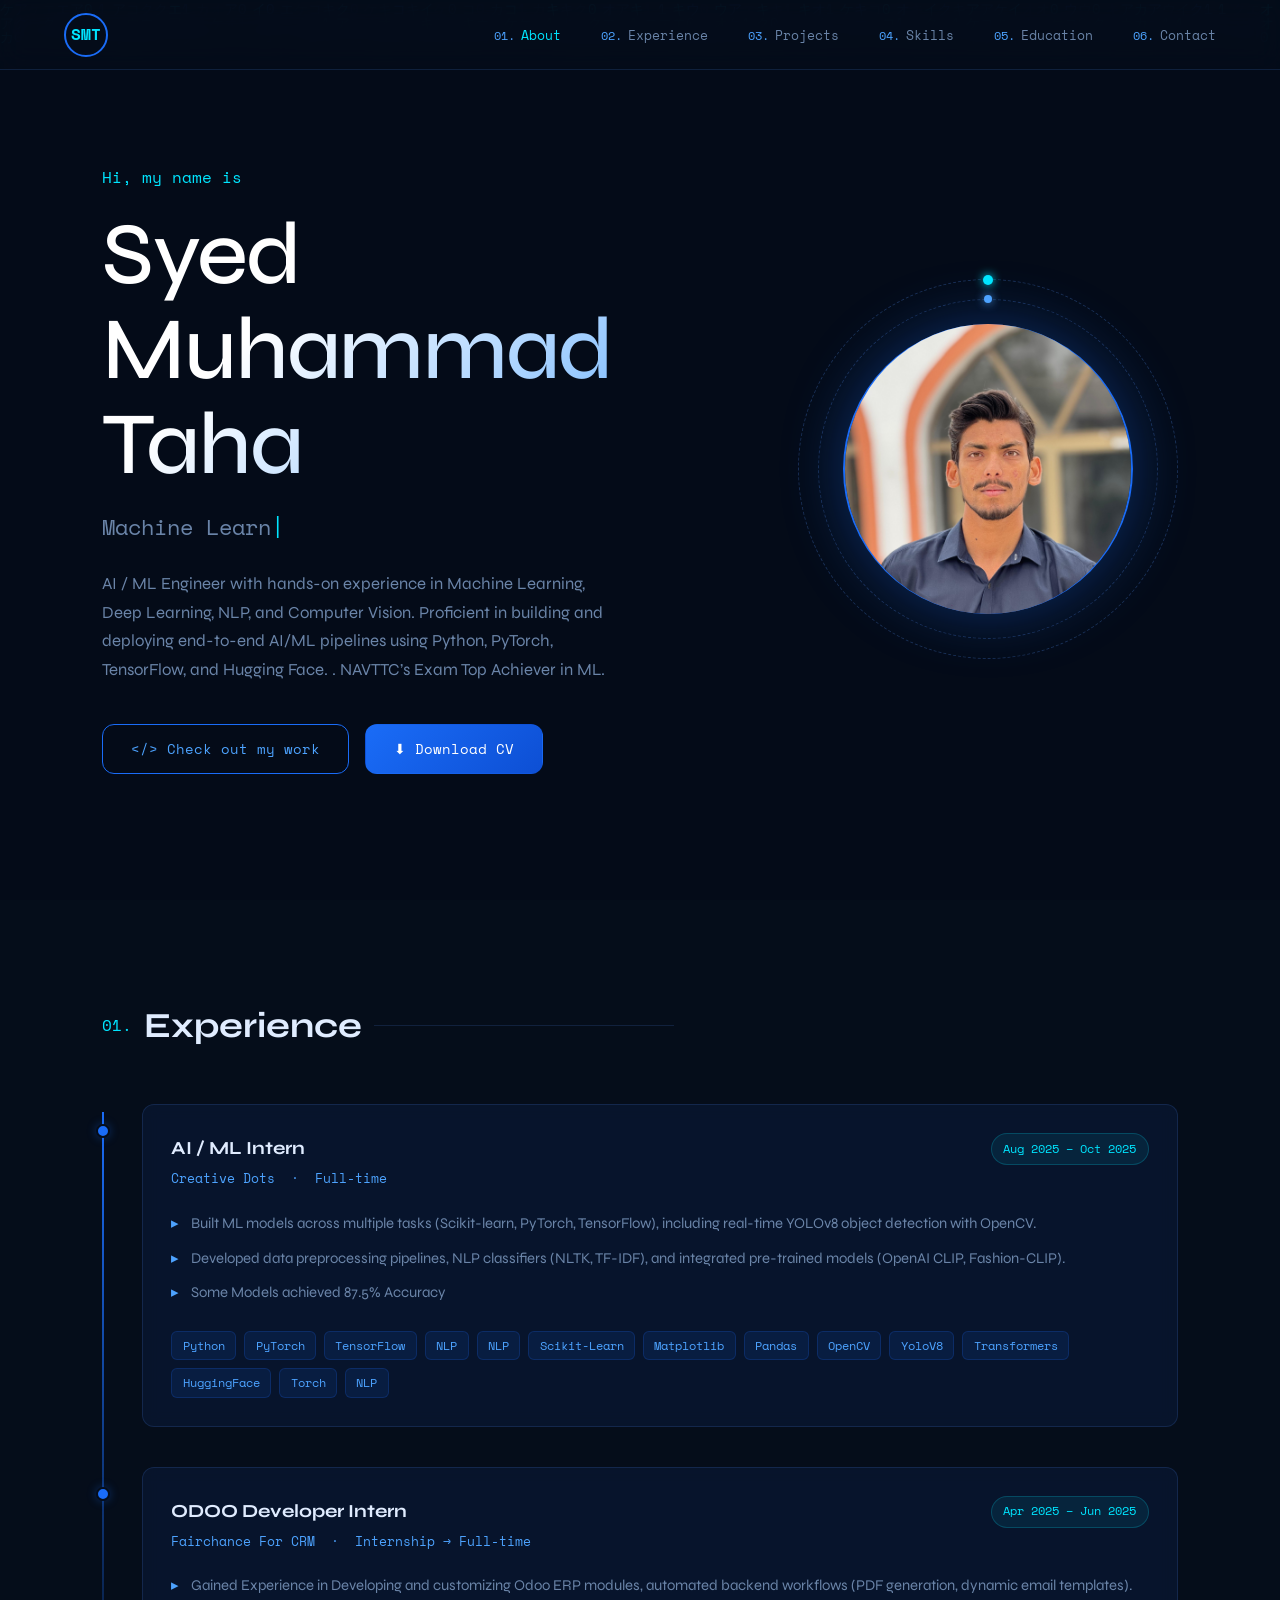
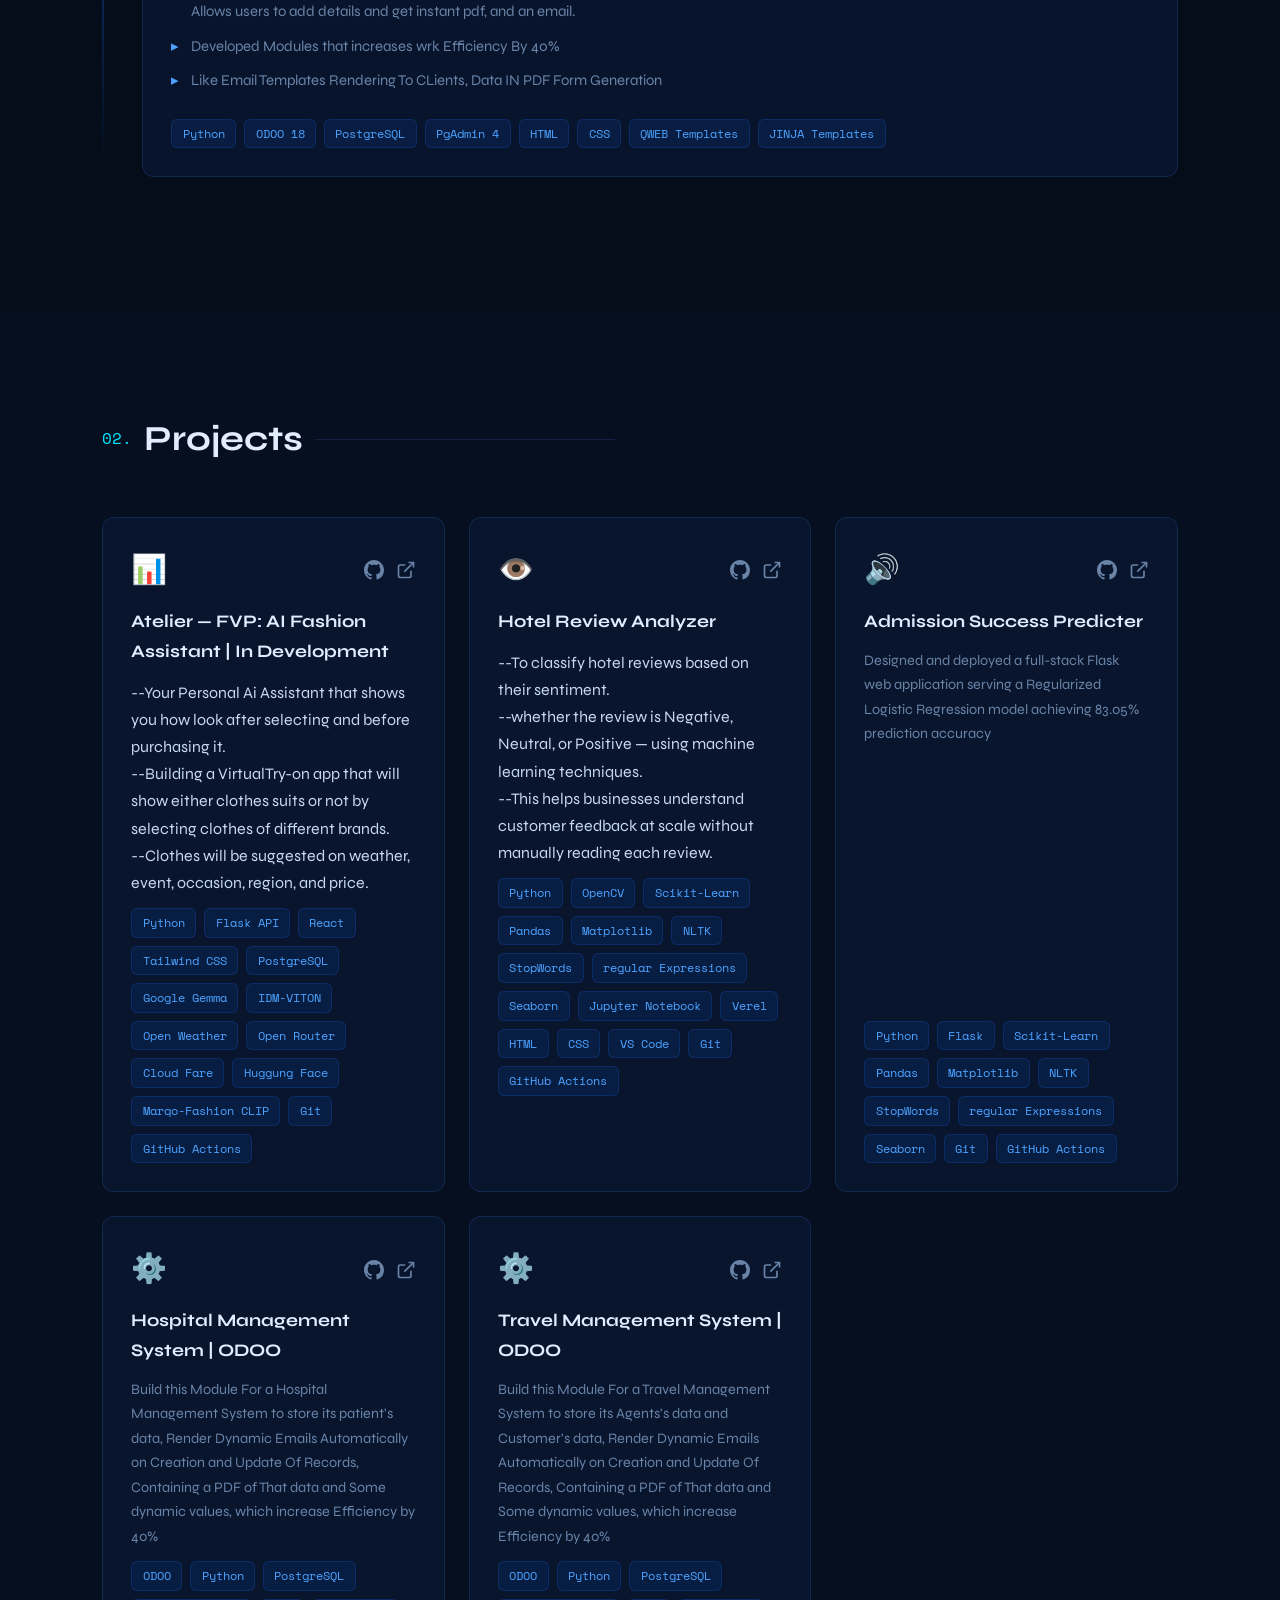
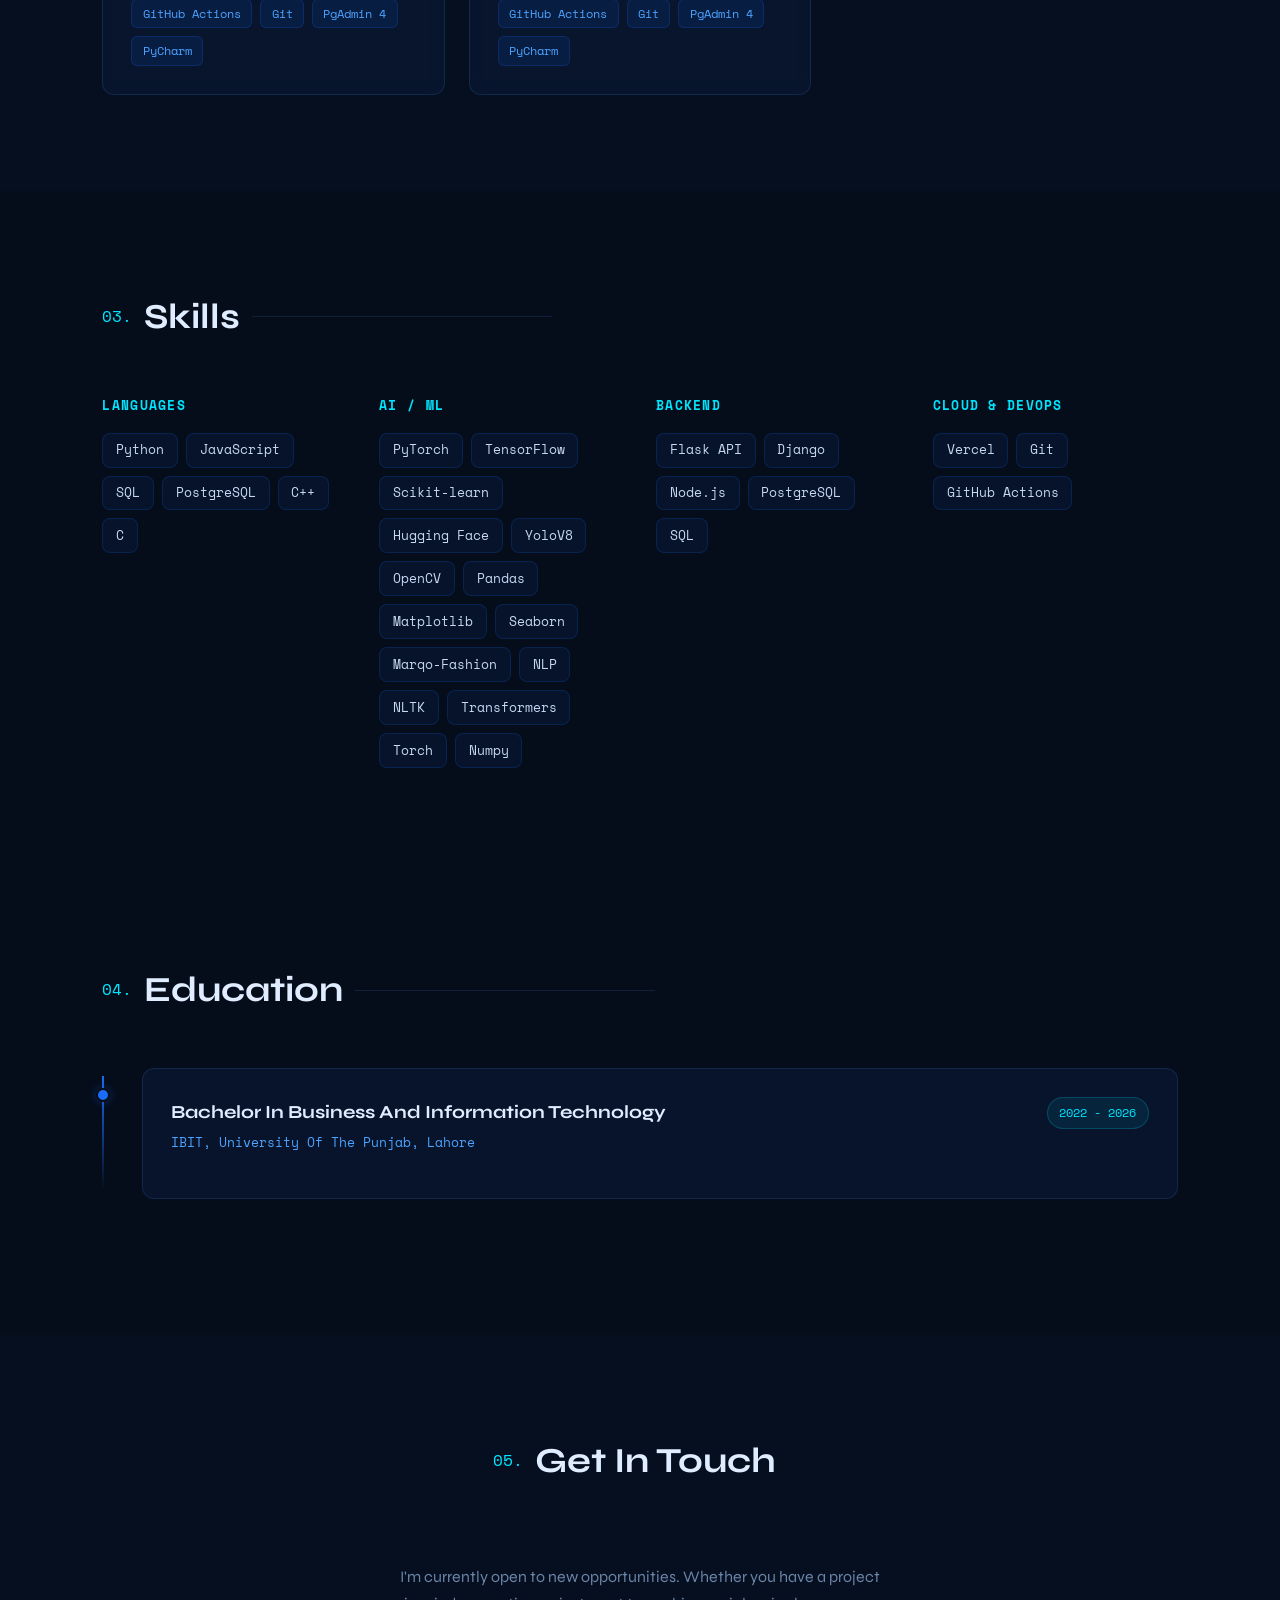
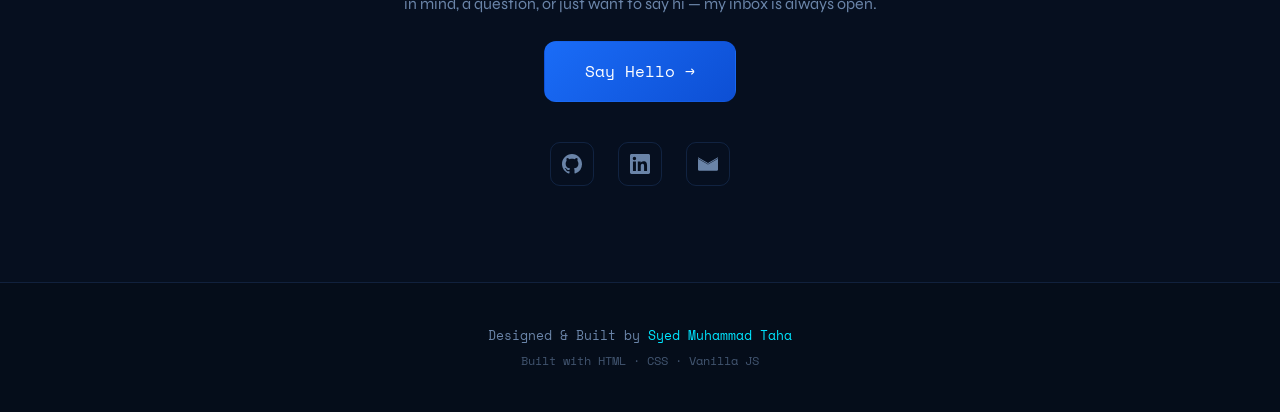
==== commit 9704c3ad: "Folder Structure changed" ====
--- a/index.html
+++ b/index.html
@@ -56,13 +56,13 @@
       <p class="hero-bio">AI / ML Engineer with hands-on experience in Machine Learning, Deep Learning, NLP, and Computer Vision. Proficient in building and deploying end-to-end AI/ML pipelines using Python, PyTorch, TensorFlow, and Hugging Face. . NAVTTC’s Exam Top Achiever in ML.</p>
       <div class="hero-cta">
         <a href="#projects" class="btn btn-outline">&lt;/&gt; Check out my work</a>
-        <a href="Syed-Muhammad-Taha.docx" download class="btn btn-fill">⬇ Download CV</a>
+        <a href="CVS\Syed-Muhammad-Taha.docx" download class="btn btn-fill">⬇ Download CV</a>
       </div>
     </div>
     <div class="hero-visual">
       <div class="avatar-ring">
         <div class="avatar-inner">
-          <img src="CV-Photo.jpg" alt="Syed Muhammad Taha" class="hero-photo">
+          <img src="images\CV-Photo.jpg" alt="Syed Muhammad Taha" class="hero-photo">
         </div>
         <div class="orbit orbit-1"><div class="orb"></div></div>
         <div class="orbit orbit-2"><div class="orb orb-2"></div></div>
--- a/style.css
+++ b/style.css
@@ -182,8 +182,8 @@
 }
 
 .hero-photo {
-  width: 190px;
-  height: 190px;
+  width: 290px;
+  height: 290px;
   border-radius: 50%;
   object-fit: cover;
   object-position: center top;
@@ -303,13 +303,13 @@
 
 .avatar-ring {
   position: relative;
-  width: 280px;
-  height: 280px;
+  width: 380px;
+  height: 380px;
 }
 
 .avatar-inner {
-  width: 200px;
-  height: 200px;
+  width: 290px;
+  height: 290px;
   border-radius: 50%;
   background: linear-gradient(135deg, var(--blue-deep), #0d2954);
   border: 2px solid var(--blue);
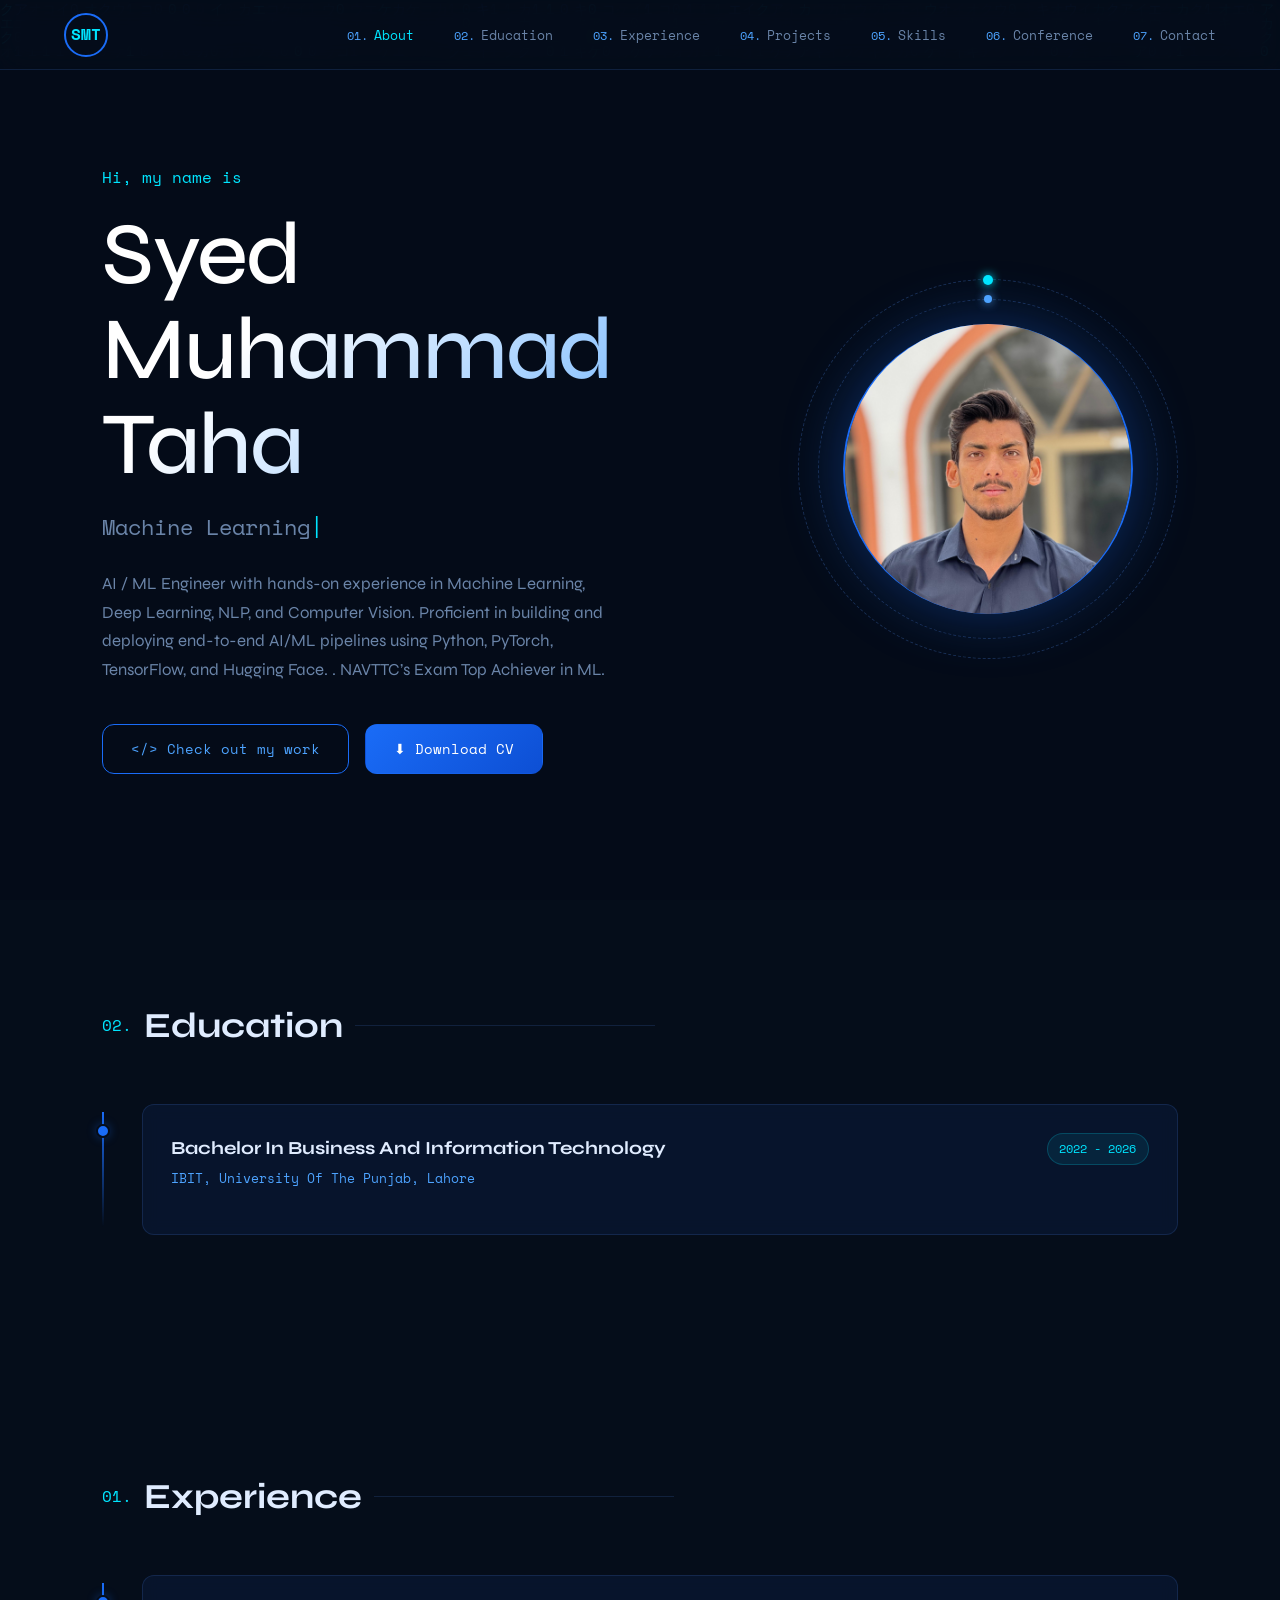
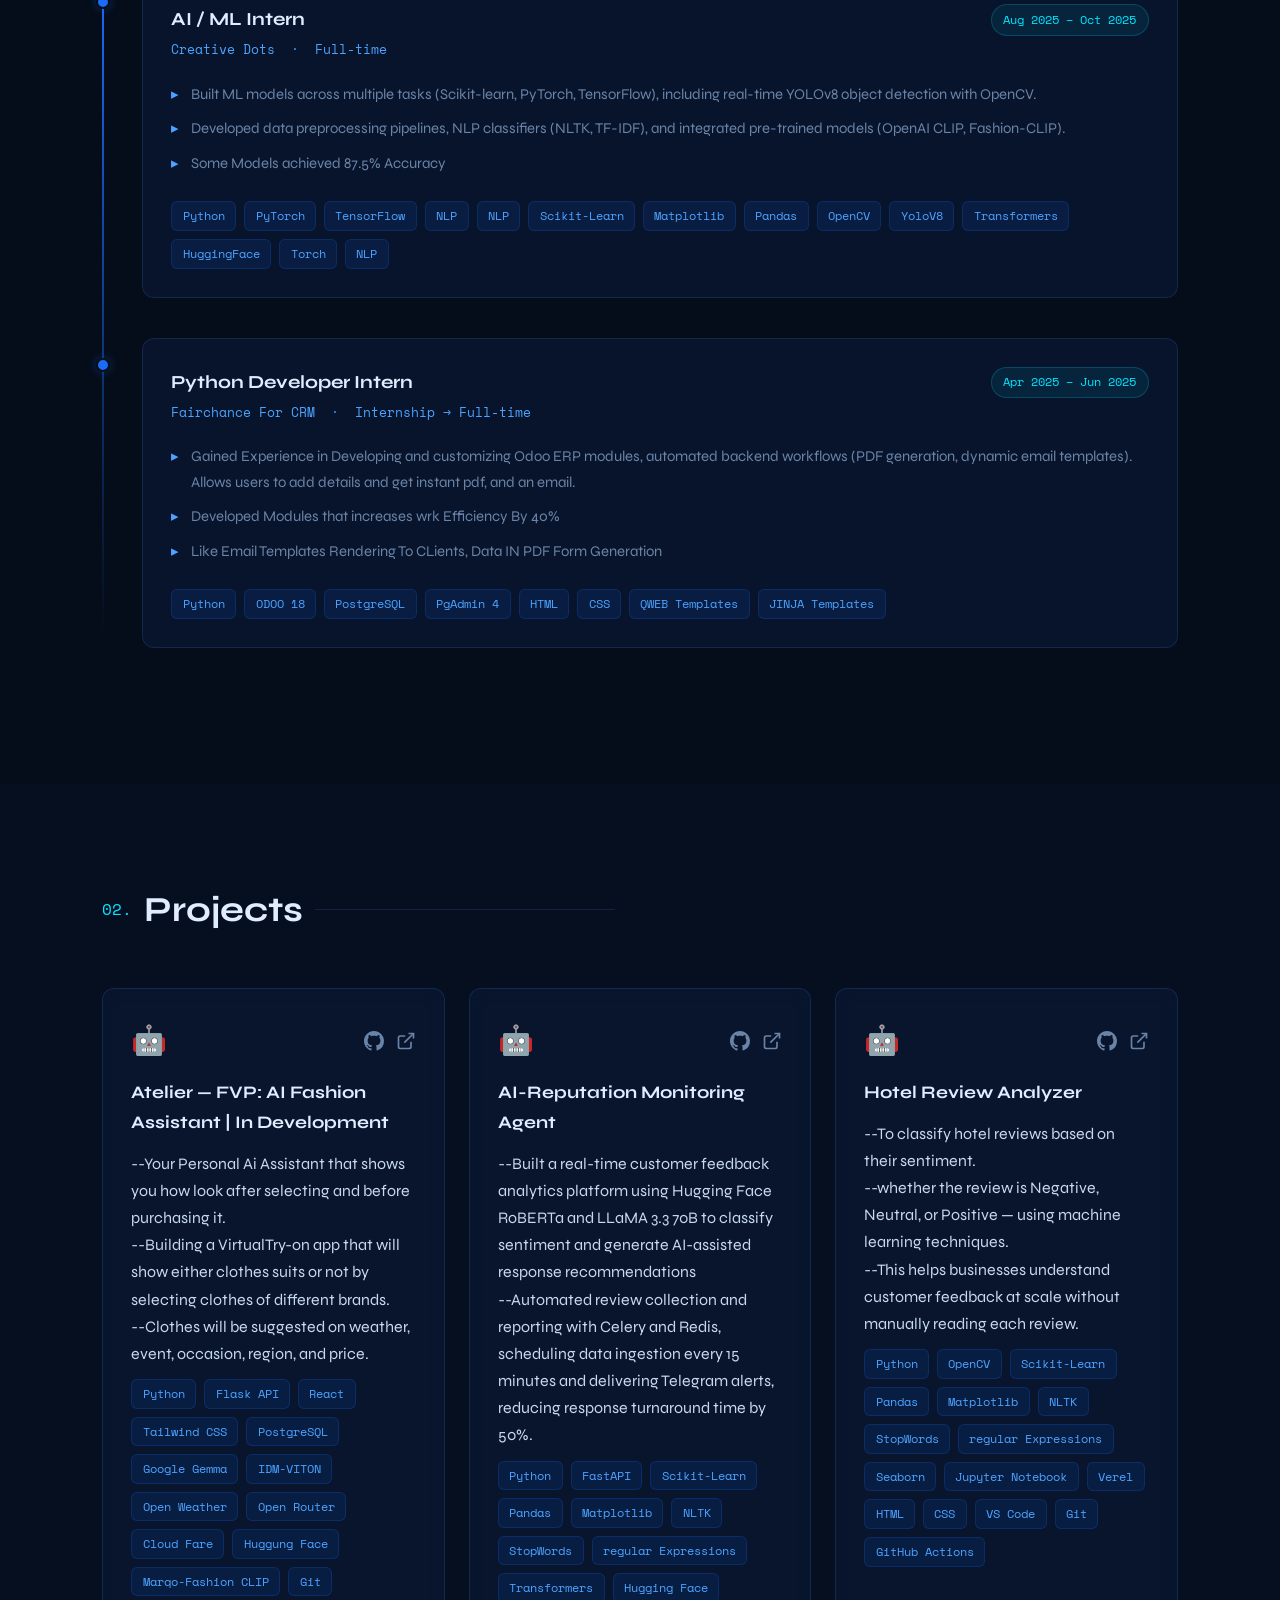
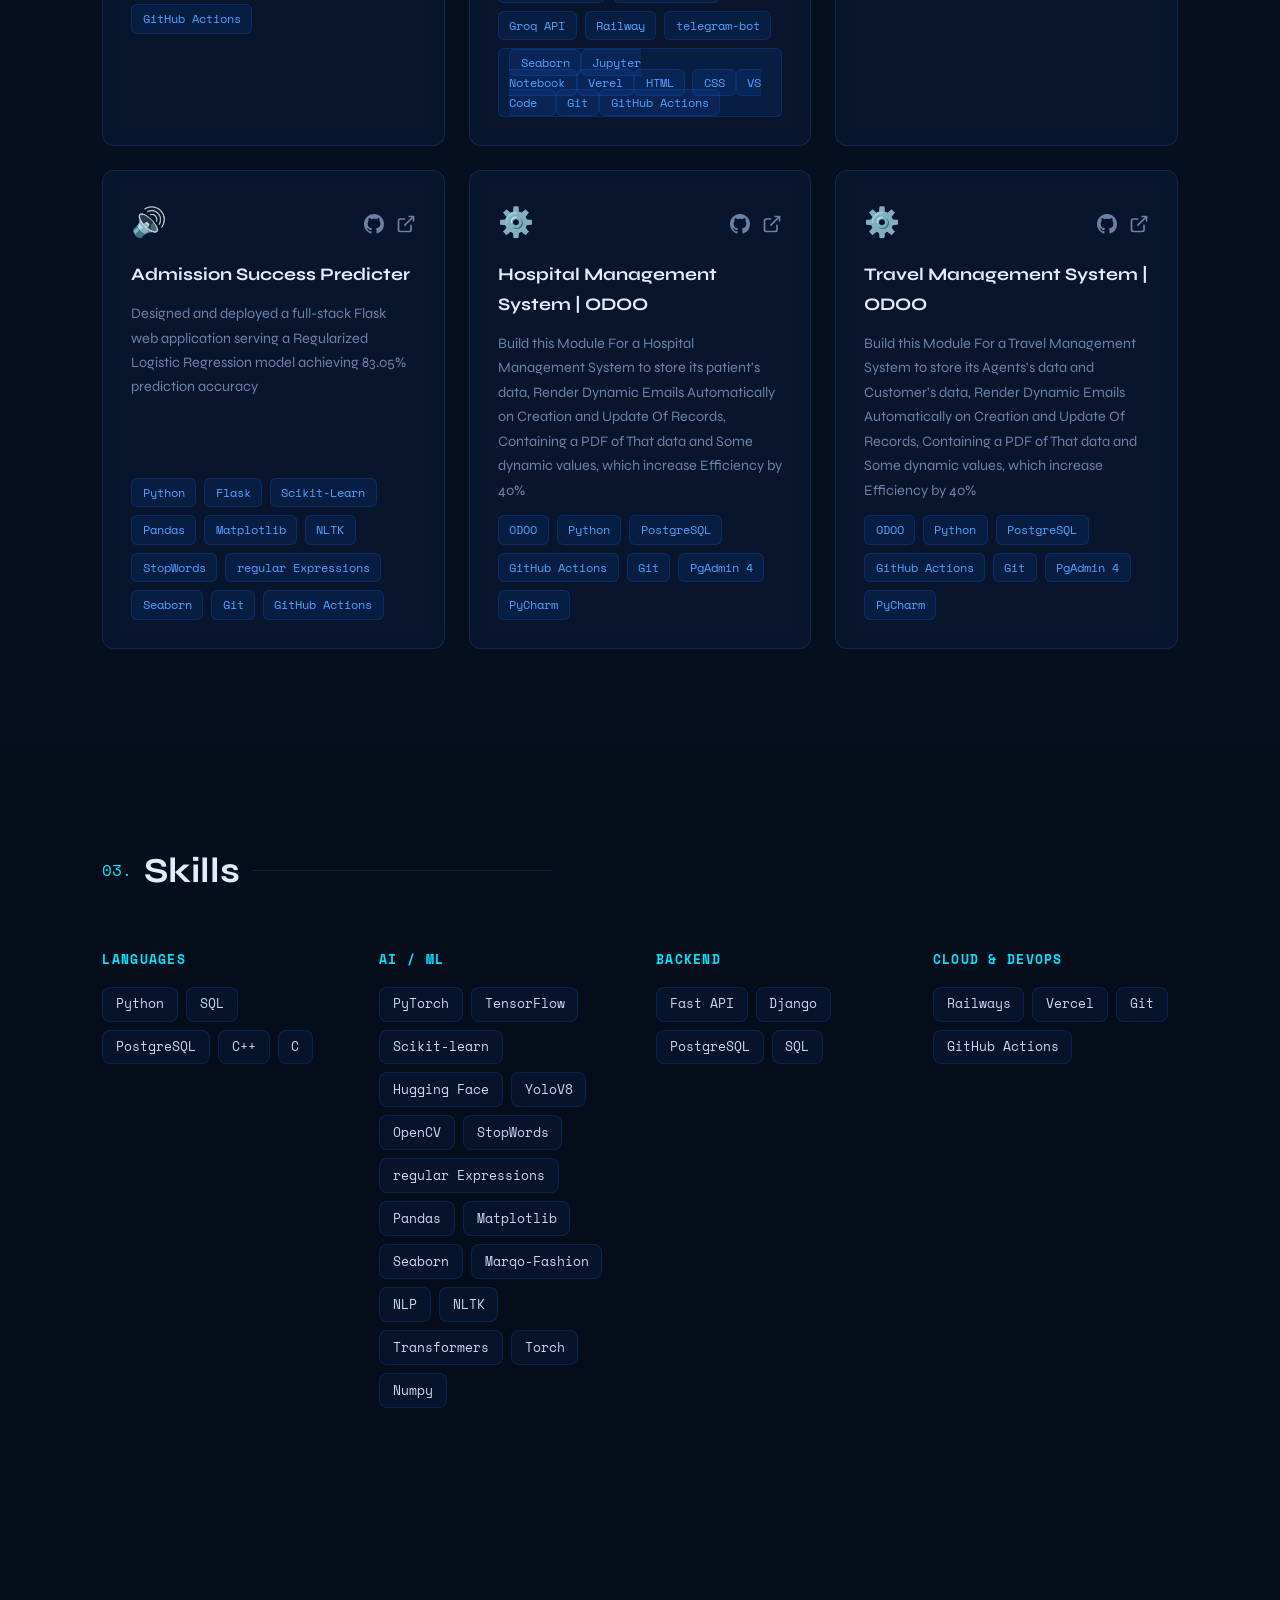
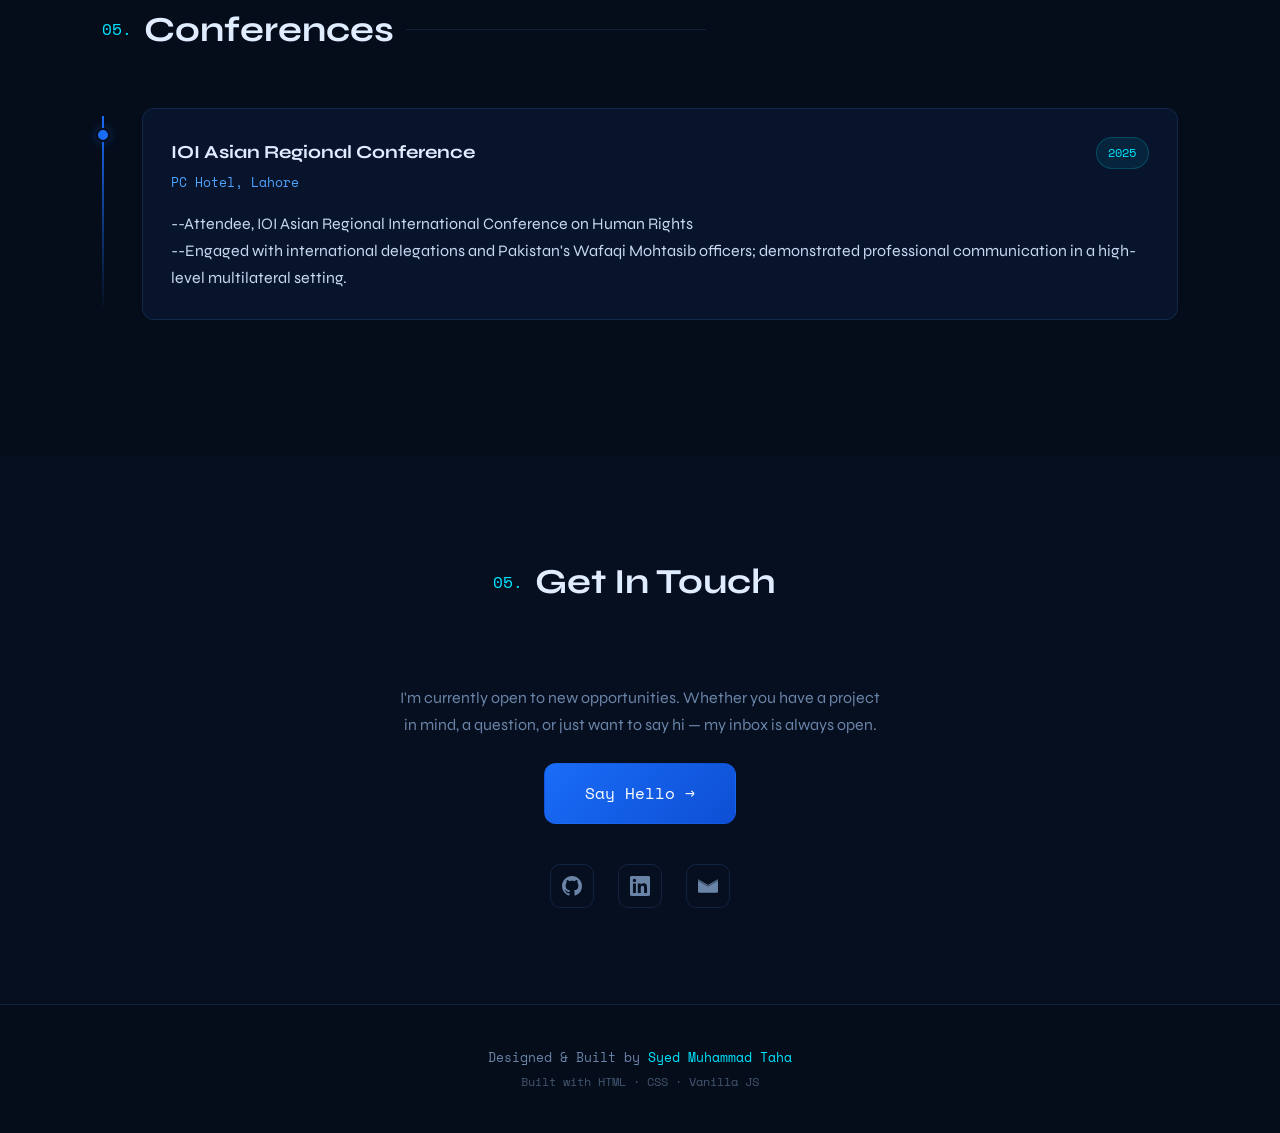
==== commit 8763e05e: "one proj and Conference experince added" ====
--- a/index.html
+++ b/index.html
@@ -1,13 +1,17 @@
 <!DOCTYPE html>
 <html lang="en">
+
 <head>
   <meta charset="UTF-8" />
-  <meta name="viewport" content="width=device-width, initial-scale=1.0"/>
+  <meta name="viewport" content="width=device-width, initial-scale=1.0" />
   <title>Syed Muhammad Taha | ML Engineer</title>
   <link rel="stylesheet" href="style.css" />
   <link rel="preconnect" href="https://fonts.googleapis.com">
-  <link href="https://fonts.googleapis.com/css2?family=Space+Mono:wght@400;700&family=Syne:wght@400;600;700;800&display=swap" rel="stylesheet">
+  <link
+    href="https://fonts.googleapis.com/css2?family=Space+Mono:wght@400;700&family=Syne:wght@400;600;700;800&display=swap"
+    rel="stylesheet">
 </head>
+
 <body>
 
   <!-- ── CANVAS BACKGROUND ── -->
@@ -20,10 +24,11 @@
     </div>
     <ul class="nav-links">
       <li><a href="#about">About</a></li>
+      <li><a href="#Education">Education</a></li>
       <li><a href="#experience">Experience</a></li>
       <li><a href="#projects">Projects</a></li>
       <li><a href="#skills">Skills</a></li>
-      <li><a href="#skills">Education</a></li>
+      <li><a href="#conference">Conference</a></li>
       <li><a href="#contact">Contact</a></li>
     </ul>
     <button class="hamburger" id="hamburger" aria-label="Menu">
@@ -35,10 +40,11 @@
   <div class="mobile-menu" id="mobileMenu">
     <ul>
       <li><a href="#about" class="mobile-link">About</a></li>
+      <li><a href="#conference" class="mobile-link">Conference</a></li>
       <li><a href="#experience" class="mobile-link">Experience</a></li>
       <li><a href="#projects" class="mobile-link">Projects</a></li>
       <li><a href="#skills" class="mobile-link">Skills</a></li>
-      <li><a href="#skills" class="mobile-link">Education</a></li>
+      <li><a href="#education" class="mobile-link">Education</a></li>
       <li><a href="#contact" class="mobile-link">Contact</a></li>
     </ul>
   </div>
@@ -53,10 +59,12 @@
           <span id="typed"></span><span class="cursor">|</span>
         </span>
       </h2>
-      <p class="hero-bio">AI / ML Engineer with hands-on experience in Machine Learning, Deep Learning, NLP, and Computer Vision. Proficient in building and deploying end-to-end AI/ML pipelines using Python, PyTorch, TensorFlow, and Hugging Face. . NAVTTC’s Exam Top Achiever in ML.</p>
+      <p class="hero-bio">AI / ML Engineer with hands-on experience in Machine Learning, Deep Learning, NLP, and
+        Computer Vision. Proficient in building and deploying end-to-end AI/ML pipelines using Python, PyTorch,
+        TensorFlow, and Hugging Face. . NAVTTC’s Exam Top Achiever in ML.</p>
       <div class="hero-cta">
         <a href="#projects" class="btn btn-outline">&lt;/&gt; Check out my work</a>
-        <a href="CVS\Syed-Muhammad-Taha.docx" download class="btn btn-fill">⬇ Download CV</a>
+        <a href="CVS\Syed Muhammad Taha.docx" download class="btn btn-fill">⬇ Download CV</a>
       </div>
     </div>
     <div class="hero-visual">
@@ -64,8 +72,34 @@
         <div class="avatar-inner">
           <img src="images\CV-Photo.jpg" alt="Syed Muhammad Taha" class="hero-photo">
         </div>
-        <div class="orbit orbit-1"><div class="orb"></div></div>
-        <div class="orbit orbit-2"><div class="orb orb-2"></div></div>
+        <div class="orbit orbit-1">
+          <div class="orb"></div>
+        </div>
+        <div class="orbit orbit-2">
+          <div class="orb orb-2"></div>
+        </div>
+      </div>
+    </div>
+  </section>
+
+  <!---------------------------------------- ── Education ── -------------------------------------------->
+  <section id="Education" class="section">
+    <div class="container">
+      <h2 class="section-title"><span class="num">02.</span> Education</h2>
+      <div class="timeline">
+
+        <div class="timeline-item">
+          <div class="timeline-dot"></div>
+          <div class="timeline-card">
+            <div class="card-header">
+              <div>
+                <h3>Bachelor In Business And Information Technology</h3>
+                <p class="company">IBIT, University Of The Punjab, Lahore</p>
+              </div>
+              <span class="date-badge">2022 - 2026</span>
+            </div>
+          </div>
+        </div>
       </div>
     </div>
   </section>
@@ -87,9 +121,11 @@
               <span class="date-badge">Aug 2025 – Oct 2025</span>
             </div>
             <ul class="card-bullets">
-              <li>Built ML models across multiple tasks (Scikit-learn, PyTorch, TensorFlow), including real-time YOLOv8 object detection with OpenCV.
-            </li>
-              <li>Developed data preprocessing pipelines, NLP classifiers (NLTK, TF-IDF), and integrated pre-trained models (OpenAI CLIP, Fashion-CLIP).</li>
+              <li>Built ML models across multiple tasks (Scikit-learn, PyTorch, TensorFlow), including real-time YOLOv8
+                object detection with OpenCV.
+              </li>
+              <li>Developed data preprocessing pipelines, NLP classifiers (NLTK, TF-IDF), and integrated pre-trained
+                models (OpenAI CLIP, Fashion-CLIP).</li>
               <li>Some Models achieved 87.5% Accuracy</li>
             </ul>
             <div class="card-tags">
@@ -103,14 +139,15 @@
           <div class="timeline-card">
             <div class="card-header">
               <div>
-                <h3>ODOO Developer Intern</h3>
+                <h3>Python Developer Intern</h3>
                 <p class="company">Fairchance For CRM &nbsp;·&nbsp; Internship → Full-time</p>
               </div>
               <span class="date-badge">Apr 2025 – Jun 2025</span>
             </div>
             <ul class="card-bullets">
-              <li>Gained Experience in Developing and customizing Odoo ERP modules, automated backend workflows (PDF generation, dynamic email templates). Allows users to add details and get instant pdf, and an email.
-</li>
+              <li>Gained Experience in Developing and customizing Odoo ERP modules, automated backend workflows (PDF
+                generation, dynamic email templates). Allows users to add details and get instant pdf, and an email.
+              </li>
               <li>Developed Modules that increases wrk Efficiency By 40%</li>
               <li>Like Email Templates Rendering To CLients, Data IN PDF Form Generation </li>
             </ul>
@@ -124,7 +161,7 @@
       </div>
     </div>
   </section>
-  
+
   <!---------------------------------------- ── PROJECTS ── -------------------------------------------->
   <section id="projects" class="section alt">
     <div class="container">
@@ -132,31 +169,80 @@
       <div class="projects-grid">
         <div class="project-card">
           <div class="project-top">
-            <span class="project-icon">📊</span>
-            <div class="project-links">
-              <a href="#" aria-label="GitHub"><svg viewBox="0 0 24 24" fill="currentColor"><path d="M12 0C5.37 0 0 5.37 0 12c0 5.31 3.435 9.795 8.205 11.385.6.105.825-.255.825-.57 0-.285-.015-1.23-.015-2.235-3.015.555-3.795-.735-4.035-1.41-.135-.345-.72-1.41-1.23-1.695-.42-.225-1.02-.78-.015-.795.945-.015 1.62.87 1.845 1.23 1.08 1.815 2.805 1.305 3.495.99.105-.78.42-1.305.765-1.605-2.67-.3-5.46-1.335-5.46-5.925 0-1.305.465-2.385 1.23-3.225-.12-.3-.54-1.53.12-3.18 0 0 1.005-.315 3.3 1.23.96-.27 1.98-.405 3-.405s2.04.135 3 .405c2.295-1.56 3.3-1.23 3.3-1.23.66 1.65.24 2.88.12 3.18.765.84 1.23 1.905 1.23 3.225 0 4.605-2.805 5.625-5.475 5.925.435.375.81 1.095.81 2.22 0 1.605-.015 2.895-.015 3.3 0 .315.225.69.825.57A12.02 12.02 0 0 0 24 12c0-6.63-5.37-12-12-12z"/></svg></a>
-              <a href="#" aria-label="Live"><svg viewBox="0 0 24 24" fill="none" stroke="currentColor" stroke-width="2"><path d="M18 13v6a2 2 0 0 1-2 2H5a2 2 0 0 1-2-2V8a2 2 0 0 1 2-2h6"/><polyline points="15 3 21 3 21 9"/><line x1="10" y1="14" x2="21" y2="3"/></svg></a>
-            </div>
-          </div>
-          <h3>Atelier — FVP: AI Fashion Assistant  |  In Development</h3>
+            <span class="project-icon">🤖</span>
+            <div class="project-links">
+              <a href="#" aria-label="GitHub"><svg viewBox="0 0 24 24" fill="currentColor">
+                  <path
+                    d="M12 0C5.37 0 0 5.37 0 12c0 5.31 3.435 9.795 8.205 11.385.6.105.825-.255.825-.57 0-.285-.015-1.23-.015-2.235-3.015.555-3.795-.735-4.035-1.41-.135-.345-.72-1.41-1.23-1.695-.42-.225-1.02-.78-.015-.795.945-.015 1.62.87 1.845 1.23 1.08 1.815 2.805 1.305 3.495.99.105-.78.42-1.305.765-1.605-2.67-.3-5.46-1.335-5.46-5.925 0-1.305.465-2.385 1.23-3.225-.12-.3-.54-1.53.12-3.18 0 0 1.005-.315 3.3 1.23.96-.27 1.98-.405 3-.405s2.04.135 3 .405c2.295-1.56 3.3-1.23 3.3-1.23.66 1.65.24 2.88.12 3.18.765.84 1.23 1.905 1.23 3.225 0 4.605-2.805 5.625-5.475 5.925.435.375.81 1.095.81 2.22 0 1.605-.015 2.895-.015 3.3 0 .315.225.69.825.57A12.02 12.02 0 0 0 24 12c0-6.63-5.37-12-12-12z" />
+                </svg></a>
+              <a href="#" aria-label="Live"><svg viewBox="0 0 24 24" fill="none" stroke="currentColor" stroke-width="2">
+                  <path d="M18 13v6a2 2 0 0 1-2 2H5a2 2 0 0 1-2-2V8a2 2 0 0 1 2-2h6" />
+                  <polyline points="15 3 21 3 21 9" />
+                  <line x1="10" y1="14" x2="21" y2="3" />
+                </svg></a>
+            </div>
+          </div>
+          <h3>Atelier — FVP: AI Fashion Assistant | In Development</h3>
           <ul>
             <li>--Your Personal Ai Assistant that shows you how look after selecting and before purchasing it.</li>
-            <li>--Building a VirtualTry-on app that will show either clothes suits or not by selecting clothes of different brands.</li>
+            <li>--Building a VirtualTry-on app that will show either clothes suits or not by selecting clothes of
+              different brands.</li>
             <li>--Clothes will be suggested on weather, event, occasion, region, and price.</li>
           </ul>
           <div class="card-tags">
             <span>Python</span><span>Flask API</span><span>React</span><span>Tailwind CSS</span>
             <span>PostgreSQL</span><span>Google Gemma</span><span>IDM-VITON</span><span>Open Weather</span>
-            <span>Open Router </span><span>Cloud Fare</span><span>Huggung Face</span><span>Marqo-Fashion CLIP</span><span>Git</span><span>GitHub Actions</span>
-          </div>
-        </div>
-        
-        <div class="project-card">
-          <div class="project-top">
-            <span class="project-icon">👁️</span>
-            <div class="project-links">
-              <a href="https://github.com/smuhammadtaha3/All-Machine-Learning-codes/tree/main/Hotel%20Sentiment%20Analysis" aria-label="GitHub"><svg viewBox="0 0 24 24" fill="currentColor"><path d="M12 0C5.37 0 0 5.37 0 12c0 5.31 3.435 9.795 8.205 11.385.6.105.825-.255.825-.57 0-.285-.015-1.23-.015-2.235-3.015.555-3.795-.735-4.035-1.41-.135-.345-.72-1.41-1.23-1.695-.42-.225-1.02-.78-.015-.795.945-.015 1.62.87 1.845 1.23 1.08 1.815 2.805 1.305 3.495.99.105-.78.42-1.305.765-1.605-2.67-.3-5.46-1.335-5.46-5.925 0-1.305.465-2.385 1.23-3.225-.12-.3-.54-1.53.12-3.18 0 0 1.005-.315 3.3 1.23.96-.27 1.98-.405 3-.405s2.04.135 3 .405c2.295-1.56 3.3-1.23 3.3-1.23.66 1.65.24 2.88.12 3.18.765.84 1.23 1.905 1.23 3.225 0 4.605-2.805 5.625-5.475 5.925.435.375.81 1.095.81 2.22 0 1.605-.015 2.895-.015 3.3 0 .315.225.69.825.57A12.02 12.02 0 0 0 24 12c0-6.63-5.37-12-12-12z"/></svg></a>
-              <a href="#" aria-label="Live"><svg viewBox="0 0 24 24" fill="none" stroke="currentColor" stroke-width="2"><path d="M18 13v6a2 2 0 0 1-2 2H5a2 2 0 0 1-2-2V8a2 2 0 0 1 2-2h6"/><polyline points="15 3 21 3 21 9"/><line x1="10" y1="14" x2="21" y2="3"/></svg></a>
+            <span>Open Router </span><span>Cloud Fare</span><span>Huggung Face</span><span>Marqo-Fashion
+              CLIP</span><span>Git</span><span>GitHub Actions</span>
+          </div>
+        </div>
+
+        <div class="project-card">
+          <div class="project-top">
+            <span class="project-icon">🤖</span>
+            <div class="project-links">
+              <a href="" aria-label="GitHub"><svg viewBox="0 0 24 24" fill="currentColor">
+                  <path
+                    d="M12 0C5.37 0 0 5.37 0 12c0 5.31 3.435 9.795 8.205 11.385.6.105.825-.255.825-.57 0-.285-.015-1.23-.015-2.235-3.015.555-3.795-.735-4.035-1.41-.135-.345-.72-1.41-1.23-1.695-.42-.225-1.02-.78-.015-.795.945-.015 1.62.87 1.845 1.23 1.08 1.815 2.805 1.305 3.495.99.105-.78.42-1.305.765-1.605-2.67-.3-5.46-1.335-5.46-5.925 0-1.305.465-2.385 1.23-3.225-.12-.3-.54-1.53.12-3.18 0 0 1.005-.315 3.3 1.23.96-.27 1.98-.405 3-.405s2.04.135 3 .405c2.295-1.56 3.3-1.23 3.3-1.23.66 1.65.24 2.88.12 3.18.765.84 1.23 1.905 1.23 3.225 0 4.605-2.805 5.625-5.475 5.925.435.375.81 1.095.81 2.22 0 1.605-.015 2.895-.015 3.3 0 .315.225.69.825.57A12.02 12.02 0 0 0 24 12c0-6.63-5.37-12-12-12z" />
+                </svg></a>
+              <a href="#" aria-label="Live"><svg viewBox="0 0 24 24" fill="none" stroke="currentColor" stroke-width="2">
+                  <path d="M18 13v6a2 2 0 0 1-2 2H5a2 2 0 0 1-2-2V8a2 2 0 0 1 2-2h6" />
+                  <polyline points="15 3 21 3 21 9" />
+                  <line x1="10" y1="14" x2="21" y2="3" />
+                </svg></a>
+            </div>
+          </div>
+          <h3>AI-Reputation Monitoring Agent</h3>
+          <ul>
+            <li>--Built a real-time customer feedback analytics platform using Hugging Face RoBERTa and LLaMA 3.3 70B to
+              classify sentiment and generate AI-assisted response recommendations</li>
+            <li>--Automated review collection and reporting with Celery and Redis, scheduling data ingestion every 15
+              minutes and delivering Telegram alerts, reducing response turnaround time by 50%.
+            </li>
+          </ul>
+          <div class="card-tags">
+            <span>Python</span><span>FastAPI</span><span>Scikit-Learn</span><span>Pandas</span>
+            <span>Matplotlib</span><span>NLTK</span><span>StopWords</span><span>regular Expressions</span>
+            <span>Transformers</span><span>Hugging Face</span><span>Groq
+              API</span><span>Railway</span><span>telegram-bot</span><span><span>Seaborn</span><span>Jupyter Notebook</span><span>Verel</span><span>HTML</span>
+              <span>CSS</span><span>VS Code </span><span>Git</span><span>GitHub Actions</span>
+          </div>
+        </div>
+
+        <div class="project-card">
+          <div class="project-top">
+            <span class="project-icon">🤖</span>
+            <div class="project-links">
+              <a href="https://github.com/smuhammadtaha3/All-Machine-Learning-codes/tree/main/Hotel%20Sentiment%20Analysis"
+                aria-label="GitHub"><svg viewBox="0 0 24 24" fill="currentColor">
+                  <path
+                    d="M12 0C5.37 0 0 5.37 0 12c0 5.31 3.435 9.795 8.205 11.385.6.105.825-.255.825-.57 0-.285-.015-1.23-.015-2.235-3.015.555-3.795-.735-4.035-1.41-.135-.345-.72-1.41-1.23-1.695-.42-.225-1.02-.78-.015-.795.945-.015 1.62.87 1.845 1.23 1.08 1.815 2.805 1.305 3.495.99.105-.78.42-1.305.765-1.605-2.67-.3-5.46-1.335-5.46-5.925 0-1.305.465-2.385 1.23-3.225-.12-.3-.54-1.53.12-3.18 0 0 1.005-.315 3.3 1.23.96-.27 1.98-.405 3-.405s2.04.135 3 .405c2.295-1.56 3.3-1.23 3.3-1.23.66 1.65.24 2.88.12 3.18.765.84 1.23 1.905 1.23 3.225 0 4.605-2.805 5.625-5.475 5.925.435.375.81 1.095.81 2.22 0 1.605-.015 2.895-.015 3.3 0 .315.225.69.825.57A12.02 12.02 0 0 0 24 12c0-6.63-5.37-12-12-12z" />
+                </svg></a>
+              <a href="#" aria-label="Live"><svg viewBox="0 0 24 24" fill="none" stroke="currentColor" stroke-width="2">
+                  <path d="M18 13v6a2 2 0 0 1-2 2H5a2 2 0 0 1-2-2V8a2 2 0 0 1 2-2h6" />
+                  <polyline points="15 3 21 3 21 9" />
+                  <line x1="10" y1="14" x2="21" y2="3" />
+                </svg></a>
             </div>
           </div>
           <h3>Hotel Review Analyzer</h3>
@@ -172,17 +258,26 @@
             <span>CSS</span><span>VS Code </span><span>Git</span><span>GitHub Actions</span>
           </div>
         </div>
-        
+
         <div class="project-card">
           <div class="project-top">
             <span class="project-icon">🔊</span>
             <div class="project-links">
-              <a href="https://github.com/smuhammadtaha3/All-Machine-Learning-codes/tree/main/Student_Admission_Predictor" aria-label="GitHub"><svg viewBox="0 0 24 24" fill="currentColor"><path d="M12 0C5.37 0 0 5.37 0 12c0 5.31 3.435 9.795 8.205 11.385.6.105.825-.255.825-.57 0-.285-.015-1.23-.015-2.235-3.015.555-3.795-.735-4.035-1.41-.135-.345-.72-1.41-1.23-1.695-.42-.225-1.02-.78-.015-.795.945-.015 1.62.87 1.845 1.23 1.08 1.815 2.805 1.305 3.495.99.105-.78.42-1.305.765-1.605-2.67-.3-5.46-1.335-5.46-5.925 0-1.305.465-2.385 1.23-3.225-.12-.3-.54-1.53.12-3.18 0 0 1.005-.315 3.3 1.23.96-.27 1.98-.405 3-.405s2.04.135 3 .405c2.295-1.56 3.3-1.23 3.3-1.23.66 1.65.24 2.88.12 3.18.765.84 1.23 1.905 1.23 3.225 0 4.605-2.805 5.625-5.475 5.925.435.375.81 1.095.81 2.22 0 1.605-.015 2.895-.015 3.3 0 .315.225.69.825.57A12.02 12.02 0 0 0 24 12c0-6.63-5.37-12-12-12z"/></svg></a>
-              <a href="#" aria-label="Live"><svg viewBox="0 0 24 24" fill="none" stroke="currentColor" stroke-width="2"><path d="M18 13v6a2 2 0 0 1-2 2H5a2 2 0 0 1-2-2V8a2 2 0 0 1 2-2h6"/><polyline points="15 3 21 3 21 9"/><line x1="10" y1="14" x2="21" y2="3"/></svg></a>
+              <a href="https://github.com/smuhammadtaha3/All-Machine-Learning-codes/tree/main/Student_Admission_Predictor"
+                aria-label="GitHub"><svg viewBox="0 0 24 24" fill="currentColor">
+                  <path
+                    d="M12 0C5.37 0 0 5.37 0 12c0 5.31 3.435 9.795 8.205 11.385.6.105.825-.255.825-.57 0-.285-.015-1.23-.015-2.235-3.015.555-3.795-.735-4.035-1.41-.135-.345-.72-1.41-1.23-1.695-.42-.225-1.02-.78-.015-.795.945-.015 1.62.87 1.845 1.23 1.08 1.815 2.805 1.305 3.495.99.105-.78.42-1.305.765-1.605-2.67-.3-5.46-1.335-5.46-5.925 0-1.305.465-2.385 1.23-3.225-.12-.3-.54-1.53.12-3.18 0 0 1.005-.315 3.3 1.23.96-.27 1.98-.405 3-.405s2.04.135 3 .405c2.295-1.56 3.3-1.23 3.3-1.23.66 1.65.24 2.88.12 3.18.765.84 1.23 1.905 1.23 3.225 0 4.605-2.805 5.625-5.475 5.925.435.375.81 1.095.81 2.22 0 1.605-.015 2.895-.015 3.3 0 .315.225.69.825.57A12.02 12.02 0 0 0 24 12c0-6.63-5.37-12-12-12z" />
+                </svg></a>
+              <a href="#" aria-label="Live"><svg viewBox="0 0 24 24" fill="none" stroke="currentColor" stroke-width="2">
+                  <path d="M18 13v6a2 2 0 0 1-2 2H5a2 2 0 0 1-2-2V8a2 2 0 0 1 2-2h6" />
+                  <polyline points="15 3 21 3 21 9" />
+                  <line x1="10" y1="14" x2="21" y2="3" />
+                </svg></a>
             </div>
           </div>
           <h3>Admission Success Predicter</h3>
-          <p>Designed and deployed a full-stack Flask web application serving a Regularized Logistic Regression model achieving 83.05% prediction accuracy</p>
+          <p>Designed and deployed a full-stack Flask web application serving a Regularized Logistic Regression model
+            achieving 83.05% prediction accuracy</p>
           <div class="card-tags">
             <span>Python</span><span>Flask </span><span>Scikit-Learn</span><span>Pandas</span>
             <span>Matplotlib</span><span>NLTK</span><span>StopWords</span><span>regular Expressions</span>
@@ -194,38 +289,58 @@
           <div class="project-top">
             <span class="project-icon">⚙️</span>
             <div class="project-links">
-              <a href="https://github.com/smuhammadtaha3/My_ODOO_CODE/tree/main/hospital_management" aria-label="GitHub"><svg viewBox="0 0 24 24" fill="currentColor"><path d="M12 0C5.37 0 0 5.37 0 12c0 5.31 3.435 9.795 8.205 11.385.6.105.825-.255.825-.57 0-.285-.015-1.23-.015-2.235-3.015.555-3.795-.735-4.035-1.41-.135-.345-.72-1.41-1.23-1.695-.42-.225-1.02-.78-.015-.795.945-.015 1.62.87 1.845 1.23 1.08 1.815 2.805 1.305 3.495.99.105-.78.42-1.305.765-1.605-2.67-.3-5.46-1.335-5.46-5.925 0-1.305.465-2.385 1.23-3.225-.12-.3-.54-1.53.12-3.18 0 0 1.005-.315 3.3 1.23.96-.27 1.98-.405 3-.405s2.04.135 3 .405c2.295-1.56 3.3-1.23 3.3-1.23.66 1.65.24 2.88.12 3.18.765.84 1.23 1.905 1.23 3.225 0 4.605-2.805 5.625-5.475 5.925.435.375.81 1.095.81 2.22 0 1.605-.015 2.895-.015 3.3 0 .315.225.69.825.57A12.02 12.02 0 0 0 24 12c0-6.63-5.37-12-12-12z"/></svg></a>
-              <a href="#" aria-label="Live"><svg viewBox="0 0 24 24" fill="none" stroke="currentColor" stroke-width="2"><path d="M18 13v6a2 2 0 0 1-2 2H5a2 2 0 0 1-2-2V8a2 2 0 0 1 2-2h6"/><polyline points="15 3 21 3 21 9"/><line x1="10" y1="14" x2="21" y2="3"/></svg></a>
+              <a href="https://github.com/smuhammadtaha3/My_ODOO_CODE/tree/main/hospital_management"
+                aria-label="GitHub"><svg viewBox="0 0 24 24" fill="currentColor">
+                  <path
+                    d="M12 0C5.37 0 0 5.37 0 12c0 5.31 3.435 9.795 8.205 11.385.6.105.825-.255.825-.57 0-.285-.015-1.23-.015-2.235-3.015.555-3.795-.735-4.035-1.41-.135-.345-.72-1.41-1.23-1.695-.42-.225-1.02-.78-.015-.795.945-.015 1.62.87 1.845 1.23 1.08 1.815 2.805 1.305 3.495.99.105-.78.42-1.305.765-1.605-2.67-.3-5.46-1.335-5.46-5.925 0-1.305.465-2.385 1.23-3.225-.12-.3-.54-1.53.12-3.18 0 0 1.005-.315 3.3 1.23.96-.27 1.98-.405 3-.405s2.04.135 3 .405c2.295-1.56 3.3-1.23 3.3-1.23.66 1.65.24 2.88.12 3.18.765.84 1.23 1.905 1.23 3.225 0 4.605-2.805 5.625-5.475 5.925.435.375.81 1.095.81 2.22 0 1.605-.015 2.895-.015 3.3 0 .315.225.69.825.57A12.02 12.02 0 0 0 24 12c0-6.63-5.37-12-12-12z" />
+                </svg></a>
+              <a href="#" aria-label="Live"><svg viewBox="0 0 24 24" fill="none" stroke="currentColor" stroke-width="2">
+                  <path d="M18 13v6a2 2 0 0 1-2 2H5a2 2 0 0 1-2-2V8a2 2 0 0 1 2-2h6" />
+                  <polyline points="15 3 21 3 21 9" />
+                  <line x1="10" y1="14" x2="21" y2="3" />
+                </svg></a>
             </div>
           </div>
           <h3>Hospital Management System | ODOO</h3>
-          <p>Build this Module For a Hospital Management System to store its patient's data, Render Dynamic Emails Automatically on Creation and Update Of Records, Containing a PDF of That data and Some dynamic values, which increase Efficiency by 40%</p>
+          <p>Build this Module For a Hospital Management System to store its patient's data, Render Dynamic Emails
+            Automatically on Creation and Update Of Records, Containing a PDF of That data and Some dynamic values,
+            which increase Efficiency by 40%</p>
           <div class="card-tags">
             <span>ODOO</span><span>Python</span><span>PostgreSQL</span><span>GitHub Actions</span>
             <span>Git</span><span>PgAdmin 4</span><span>PyCharm</span>
           </div>
         </div>
-        
+
         <div class="project-card">
           <div class="project-top">
             <span class="project-icon">⚙️</span>
             <div class="project-links">
-              <a href="https://github.com/smuhammadtaha3/My_ODOO_CODE/tree/main/travels_management" aria-label="GitHub"><svg viewBox="0 0 24 24" fill="currentColor"><path d="M12 0C5.37 0 0 5.37 0 12c0 5.31 3.435 9.795 8.205 11.385.6.105.825-.255.825-.57 0-.285-.015-1.23-.015-2.235-3.015.555-3.795-.735-4.035-1.41-.135-.345-.72-1.41-1.23-1.695-.42-.225-1.02-.78-.015-.795.945-.015 1.62.87 1.845 1.23 1.08 1.815 2.805 1.305 3.495.99.105-.78.42-1.305.765-1.605-2.67-.3-5.46-1.335-5.46-5.925 0-1.305.465-2.385 1.23-3.225-.12-.3-.54-1.53.12-3.18 0 0 1.005-.315 3.3 1.23.96-.27 1.98-.405 3-.405s2.04.135 3 .405c2.295-1.56 3.3-1.23 3.3-1.23.66 1.65.24 2.88.12 3.18.765.84 1.23 1.905 1.23 3.225 0 4.605-2.805 5.625-5.475 5.925.435.375.81 1.095.81 2.22 0 1.605-.015 2.895-.015 3.3 0 .315.225.69.825.57A12.02 12.02 0 0 0 24 12c0-6.63-5.37-12-12-12z"/></svg></a>
-              <a href="#" aria-label="Live"><svg viewBox="0 0 24 24" fill="none" stroke="currentColor" stroke-width="2"><path d="M18 13v6a2 2 0 0 1-2 2H5a2 2 0 0 1-2-2V8a2 2 0 0 1 2-2h6"/><polyline points="15 3 21 3 21 9"/><line x1="10" y1="14" x2="21" y2="3"/></svg></a>
+              <a href="https://github.com/smuhammadtaha3/My_ODOO_CODE/tree/main/travels_management"
+                aria-label="GitHub"><svg viewBox="0 0 24 24" fill="currentColor">
+                  <path
+                    d="M12 0C5.37 0 0 5.37 0 12c0 5.31 3.435 9.795 8.205 11.385.6.105.825-.255.825-.57 0-.285-.015-1.23-.015-2.235-3.015.555-3.795-.735-4.035-1.41-.135-.345-.72-1.41-1.23-1.695-.42-.225-1.02-.78-.015-.795.945-.015 1.62.87 1.845 1.23 1.08 1.815 2.805 1.305 3.495.99.105-.78.42-1.305.765-1.605-2.67-.3-5.46-1.335-5.46-5.925 0-1.305.465-2.385 1.23-3.225-.12-.3-.54-1.53.12-3.18 0 0 1.005-.315 3.3 1.23.96-.27 1.98-.405 3-.405s2.04.135 3 .405c2.295-1.56 3.3-1.23 3.3-1.23.66 1.65.24 2.88.12 3.18.765.84 1.23 1.905 1.23 3.225 0 4.605-2.805 5.625-5.475 5.925.435.375.81 1.095.81 2.22 0 1.605-.015 2.895-.015 3.3 0 .315.225.69.825.57A12.02 12.02 0 0 0 24 12c0-6.63-5.37-12-12-12z" />
+                </svg></a>
+              <a href="#" aria-label="Live"><svg viewBox="0 0 24 24" fill="none" stroke="currentColor" stroke-width="2">
+                  <path d="M18 13v6a2 2 0 0 1-2 2H5a2 2 0 0 1-2-2V8a2 2 0 0 1 2-2h6" />
+                  <polyline points="15 3 21 3 21 9" />
+                  <line x1="10" y1="14" x2="21" y2="3" />
+                </svg></a>
             </div>
           </div>
           <h3>Travel Management System | ODOO</h3>
-          <p>Build this Module For a Travel Management System to store its Agents's data and Customer's data, Render Dynamic Emails Automatically on Creation and Update Of Records, Containing a PDF of That data and Some dynamic values, which increase Efficiency by 40%</p>
+          <p>Build this Module For a Travel Management System to store its Agents's data and Customer's data, Render
+            Dynamic Emails Automatically on Creation and Update Of Records, Containing a PDF of That data and Some
+            dynamic values, which increase Efficiency by 40%</p>
           <div class="card-tags">
             <span>ODOO</span><span>Python</span><span>PostgreSQL</span><span>GitHub Actions</span>
             <span>Git</span><span>PgAdmin 4</span><span>PyCharm</span>
           </div>
         </div>
-        
-      </div>
-    </div>
-  </section>
-  
+
+      </div>
+    </div>
+  </section>
+
   <!-- ── SKILLS ── -->
   <section id="skills" class="section">
     <div class="container">
@@ -234,38 +349,39 @@
         <div class="skill-group">
           <h4>Languages</h4>
           <div class="skill-pills">
-            <span>Python</span><span>JavaScript</span><span>SQL</span><span>PostgreSQL</span><span>C++</span>
+            <span>Python</span><span>SQL</span><span>PostgreSQL</span><span>C++</span>
             <span>C</span>
           </div>
         </div>
         <div class="skill-group">
           <h4>AI / ML</h4>
           <div class="skill-pills">
-            <span>PyTorch</span><span>TensorFlow</span><span>Scikit-learn</span><span>Hugging Face</span><span>YoloV8</span><span>OpenCV</span>
-            <span>Pandas</span><span>Matplotlib</span><span>Seaborn</span><span>Marqo-Fashion</span><span>NLP</span><span>NLTK</span>
+            <span>PyTorch</span><span>TensorFlow</span><span>Scikit-learn</span><span>Hugging
+              Face</span><span>YoloV8</span><span>OpenCV</span><span>StopWords</span><span>regular Expressions</span><span>Pandas</span><span>Matplotlib</span><span>Seaborn</span><span>Marqo-Fashion</span><span>NLP</span><span>NLTK</span>
             <span>Transformers</span><span>Torch</span><span>Numpy</span>
           </div>
         </div>
         <div class="skill-group">
           <h4>Backend</h4>
           <div class="skill-pills">
-            <span>Flask API</span><span>Django</span><span>Node.js</span><span>PostgreSQL</span><span>SQL</span>
+            <span>Fast API</span><span>Django</span><span>PostgreSQL</span><span>SQL</span>
           </div>
         </div>
         <div class="skill-group">
           <h4>Cloud & DevOps</h4>
           <div class="skill-pills">
-            <span>Vercel</span><span>Git</span><span>GitHub Actions</span>
-          </div>
-        </div>
-      </div>
-    </div>
-  </section>
-   
-  <!---------------------------------------- ── Education ── -------------------------------------------->
-  <section id="experience" class="section">
+            <span>Railways</span><span>Vercel</span><span>Git</span><span>GitHub Actions</span>
+          </div>
+        </div>
+      </div>
+    </div>
+  </section>
+
+  <!-- ── Conferences ── -->
+
+  <section id="conference" class="section">
     <div class="container">
-      <h2 class="section-title"><span class="num">04.</span> Education</h2>
+      <h2 class="section-title"><span class="num">05.</span> Conferences</h2>
       <div class="timeline">
 
         <div class="timeline-item">
@@ -273,32 +389,47 @@
           <div class="timeline-card">
             <div class="card-header">
               <div>
-                <h3>Bachelor In Business And Information Technology</h3>
-                <p class="company">IBIT, University Of The Punjab, Lahore</p>
+                <h3>IOI Asian Regional Conference</h3>
+                <p class="company">PC Hotel, Lahore</p>
               </div>
-              <span class="date-badge">2022 - 2026</span>
-            </div>
-          </div>
-        </div>
-      </div>
-    </div>
-  </section>
-  
+              <span class="date-badge">2025</span>
+            </div>
+            <ul>
+              <li>--Attendee, IOI Asian Regional International Conference on Human Rights </li>
+              <li>--Engaged with international delegations and Pakistan's Wafaqi Mohtasib officers; demonstrated
+                professional communication in a high-level multilateral setting.</li>
+            </ul>
+          </div>
+        </div>
+      </div>
+    </div>
+  </section>
+
   <!-- ── CONTACT ── -->
   <section id="contact" class="section alt contact-section">
     <div class="container contact-container">
       <h2 class="section-title"><span class="num">05.</span> Get In Touch</h2>
-      <p class="contact-sub">I'm currently open to new opportunities. Whether you have a project in mind, a question, or just want to say hi — my inbox is always open.</p>
+      <p class="contact-sub">I'm currently open to new opportunities. Whether you have a project in mind, a question, or
+        just want to say hi — my inbox is always open.</p>
       <a href="mailto:syed.taha@email.com" class="btn btn-fill btn-lg">Say Hello →</a>
       <div class="social-links">
         <a href="https://github.com/smuhammadtaha3" target="_blank" rel="noopener" aria-label="GitHub">
-          <svg viewBox="0 0 24 24" fill="currentColor"><path d="M12 0C5.37 0 0 5.37 0 12c0 5.31 3.435 9.795 8.205 11.385.6.105.825-.255.825-.57 0-.285-.015-1.23-.015-2.235-3.015.555-3.795-.735-4.035-1.41-.135-.345-.72-1.41-1.23-1.695-.42-.225-1.02-.78-.015-.795.945-.015 1.62.87 1.845 1.23 1.08 1.815 2.805 1.305 3.495.99.105-.78.42-1.305.765-1.605-2.67-.3-5.46-1.335-5.46-5.925 0-1.305.465-2.385 1.23-3.225-.12-.3-.54-1.53.12-3.18 0 0 1.005-.315 3.3 1.23.96-.27 1.98-.405 3-.405s2.04.135 3 .405c2.295-1.56 3.3-1.23 3.3-1.23.66 1.65.24 2.88.12 3.18.765.84 1.23 1.905 1.23 3.225 0 4.605-2.805 5.625-5.475 5.925.435.375.81 1.095.81 2.22 0 1.605-.015 2.895-.015 3.3 0 .315.225.69.825.57A12.02 12.02 0 0 0 24 12c0-6.63-5.37-12-12-12z"/></svg>
+          <svg viewBox="0 0 24 24" fill="currentColor">
+            <path
+              d="M12 0C5.37 0 0 5.37 0 12c0 5.31 3.435 9.795 8.205 11.385.6.105.825-.255.825-.57 0-.285-.015-1.23-.015-2.235-3.015.555-3.795-.735-4.035-1.41-.135-.345-.72-1.41-1.23-1.695-.42-.225-1.02-.78-.015-.795.945-.015 1.62.87 1.845 1.23 1.08 1.815 2.805 1.305 3.495.99.105-.78.42-1.305.765-1.605-2.67-.3-5.46-1.335-5.46-5.925 0-1.305.465-2.385 1.23-3.225-.12-.3-.54-1.53.12-3.18 0 0 1.005-.315 3.3 1.23.96-.27 1.98-.405 3-.405s2.04.135 3 .405c2.295-1.56 3.3-1.23 3.3-1.23.66 1.65.24 2.88.12 3.18.765.84 1.23 1.905 1.23 3.225 0 4.605-2.805 5.625-5.475 5.925.435.375.81 1.095.81 2.22 0 1.605-.015 2.895-.015 3.3 0 .315.225.69.825.57A12.02 12.02 0 0 0 24 12c0-6.63-5.37-12-12-12z" />
+          </svg>
         </a>
         <a href="https://linkedin.com/in/m-taha-549760351" target="_blank" rel="noopener" aria-label="LinkedIn">
-          <svg viewBox="0 0 24 24" fill="currentColor"><path d="M20.447 20.452h-3.554v-5.569c0-1.328-.027-3.037-1.852-3.037-1.853 0-2.136 1.445-2.136 2.939v5.667H9.351V9h3.414v1.561h.046c.477-.9 1.637-1.85 3.37-1.85 3.601 0 4.267 2.37 4.267 5.455v6.286zM5.337 7.433a2.062 2.062 0 0 1-2.063-2.065 2.064 2.064 0 1 1 2.063 2.065zm1.782 13.019H3.555V9h3.564v11.452zM22.225 0H1.771C.792 0 0 .774 0 1.729v20.542C0 23.227.792 24 1.771 24h20.451C23.2 24 24 23.227 24 22.271V1.729C24 .774 23.2 0 22.222 0h.003z"/></svg>
+          <svg viewBox="0 0 24 24" fill="currentColor">
+            <path
+              d="M20.447 20.452h-3.554v-5.569c0-1.328-.027-3.037-1.852-3.037-1.853 0-2.136 1.445-2.136 2.939v5.667H9.351V9h3.414v1.561h.046c.477-.9 1.637-1.85 3.37-1.85 3.601 0 4.267 2.37 4.267 5.455v6.286zM5.337 7.433a2.062 2.062 0 0 1-2.063-2.065 2.064 2.064 0 1 1 2.063 2.065zm1.782 13.019H3.555V9h3.564v11.452zM22.225 0H1.771C.792 0 0 .774 0 1.729v20.542C0 23.227.792 24 1.771 24h20.451C23.2 24 24 23.227 24 22.271V1.729C24 .774 23.2 0 22.222 0h.003z" />
+          </svg>
         </a>
         <a href="mailto:smt771871@gmail.com" target="_blank" rel="noopener" aria-label="Gmail">
-          <svg viewBox="0 0 24 24" fill="currentColor" xmlns="http://www.w3.org/2000/svg"><path d="M12 12.713l-11.99-7.08V19c0 .552.447 1 1 1h21.98c.553 0 1-.448 1-1V5.633L12 12.713zM12 10.8L0 3.9V5l12 7.113L24 5V3.9l-12 6.9z"/></svg>
+          <svg viewBox="0 0 24 24" fill="currentColor" xmlns="http://www.w3.org/2000/svg">
+            <path
+              d="M12 12.713l-11.99-7.08V19c0 .552.447 1 1 1h21.98c.553 0 1-.448 1-1V5.633L12 12.713zM12 10.8L0 3.9V5l12 7.113L24 5V3.9l-12 6.9z" />
+          </svg>
         </a>
       </div>
     </div>
@@ -312,4 +443,5 @@
 
   <script src="script.js"></script>
 </body>
-</html>
+
+</html>
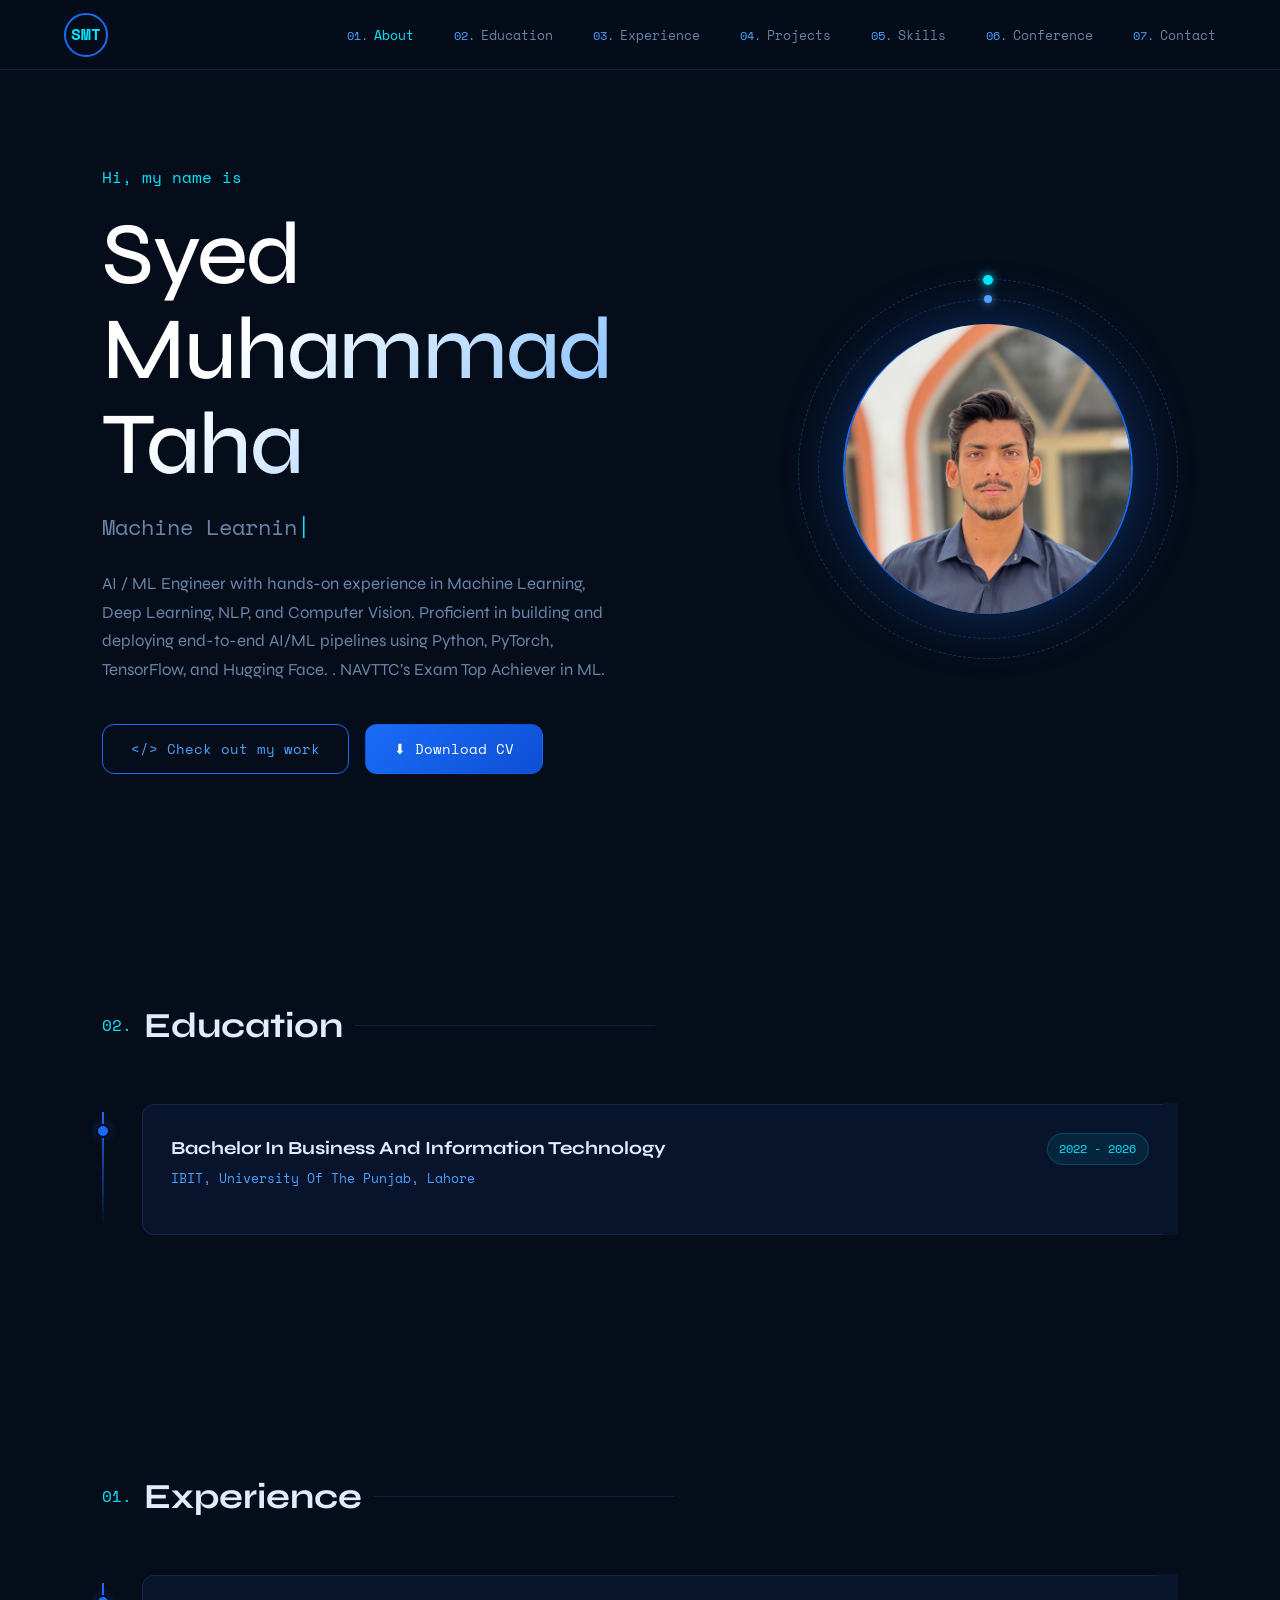
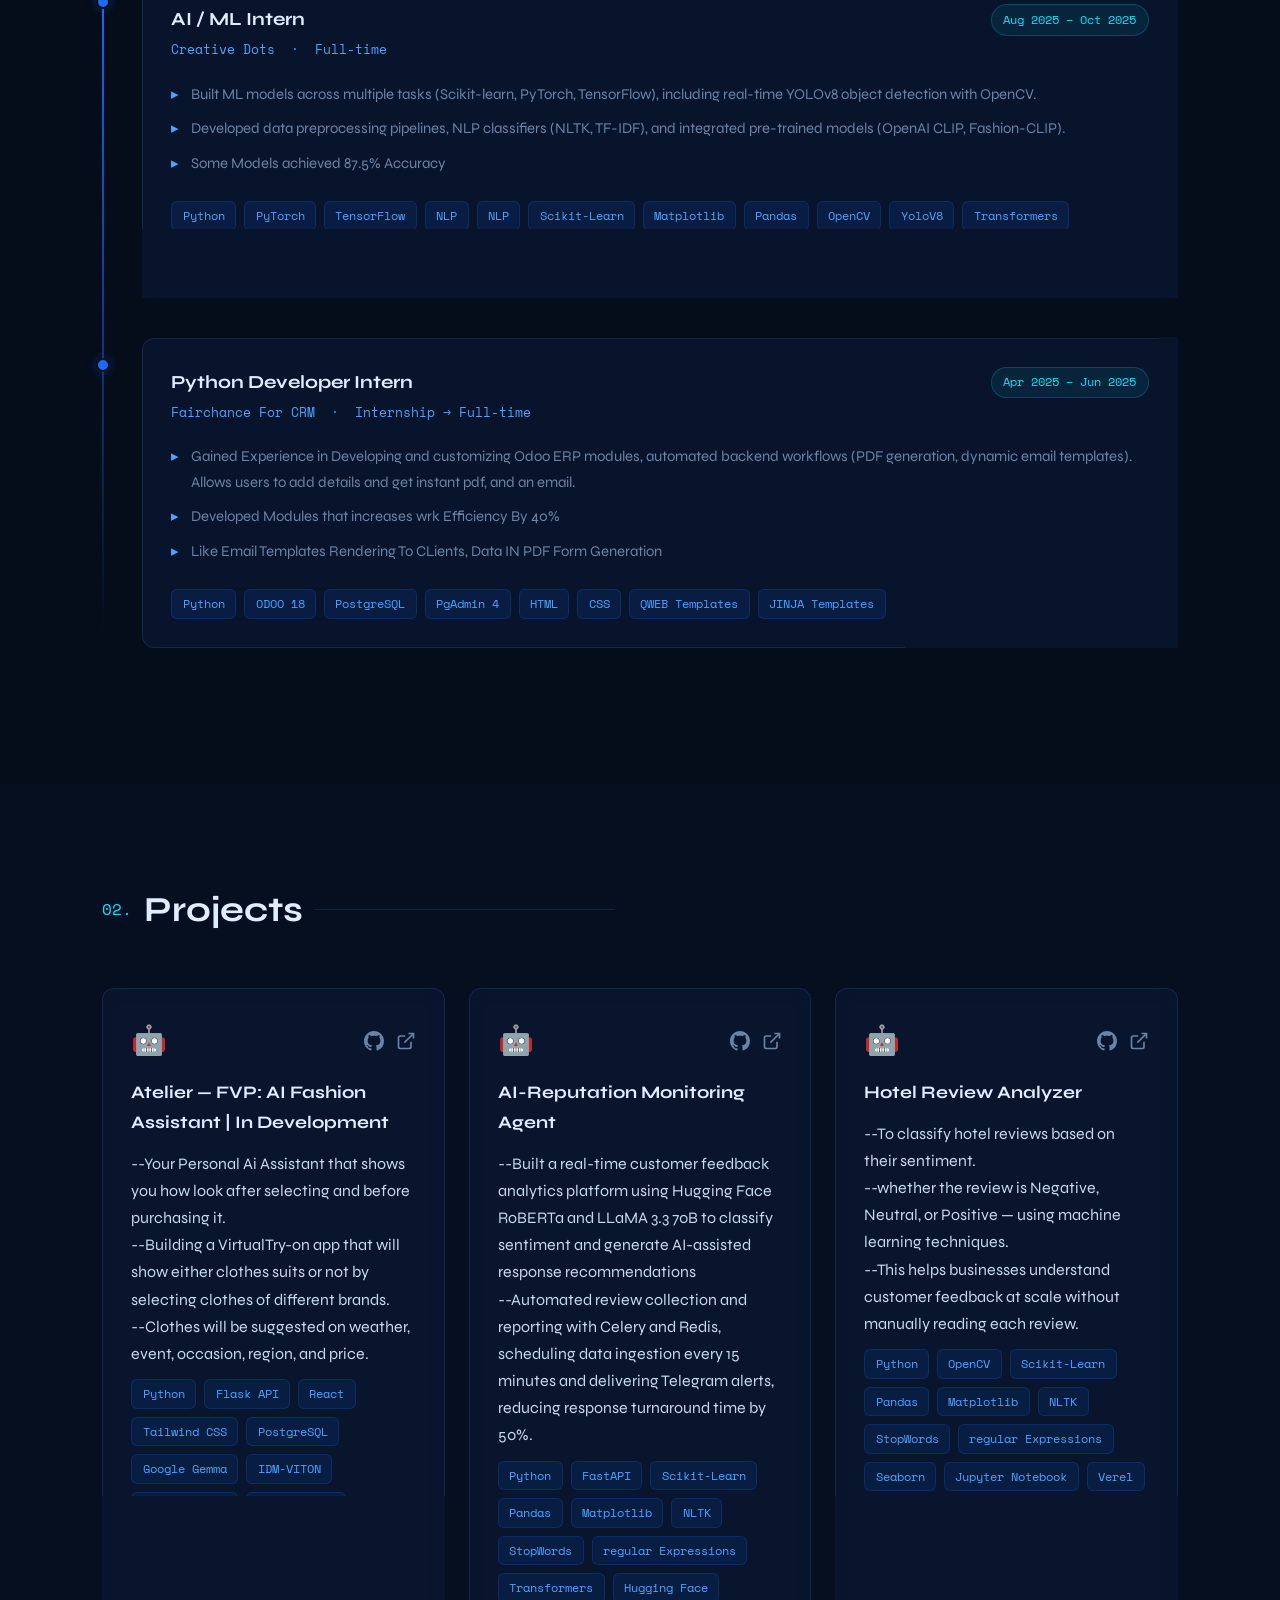
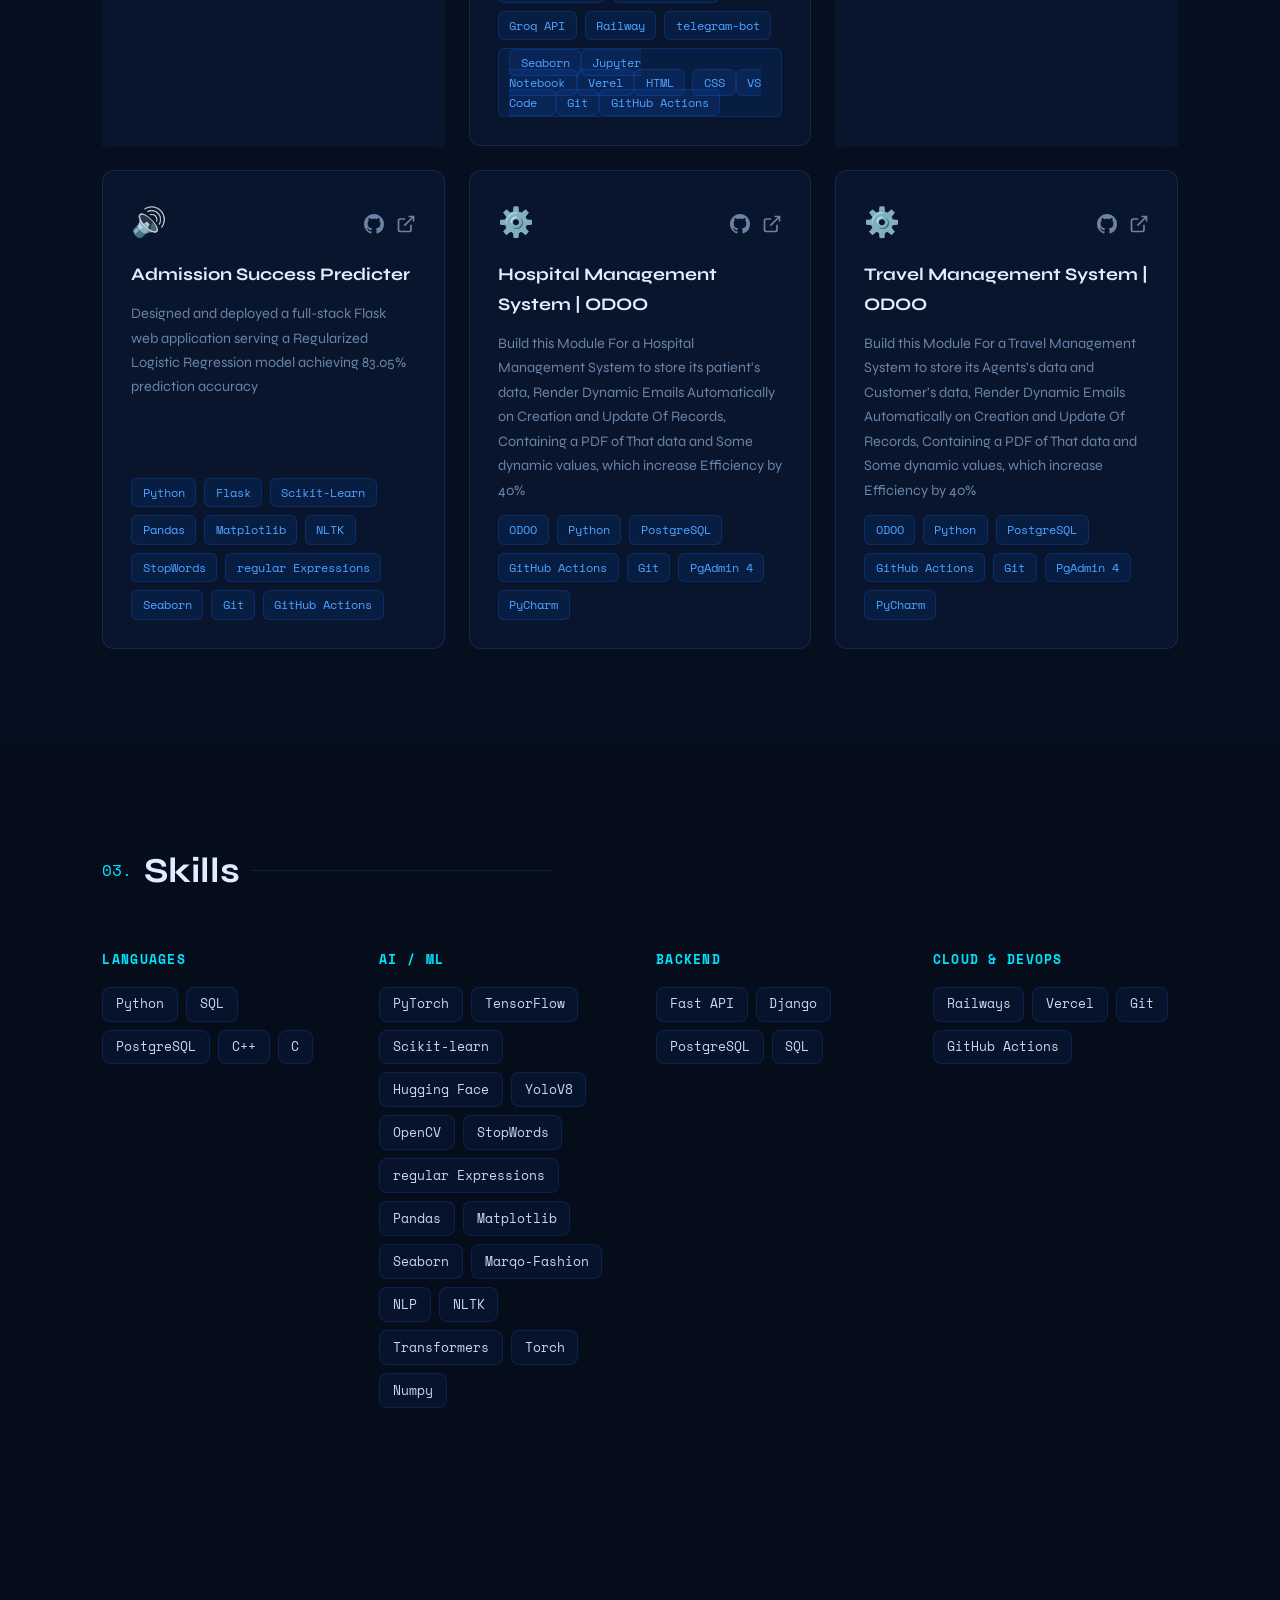
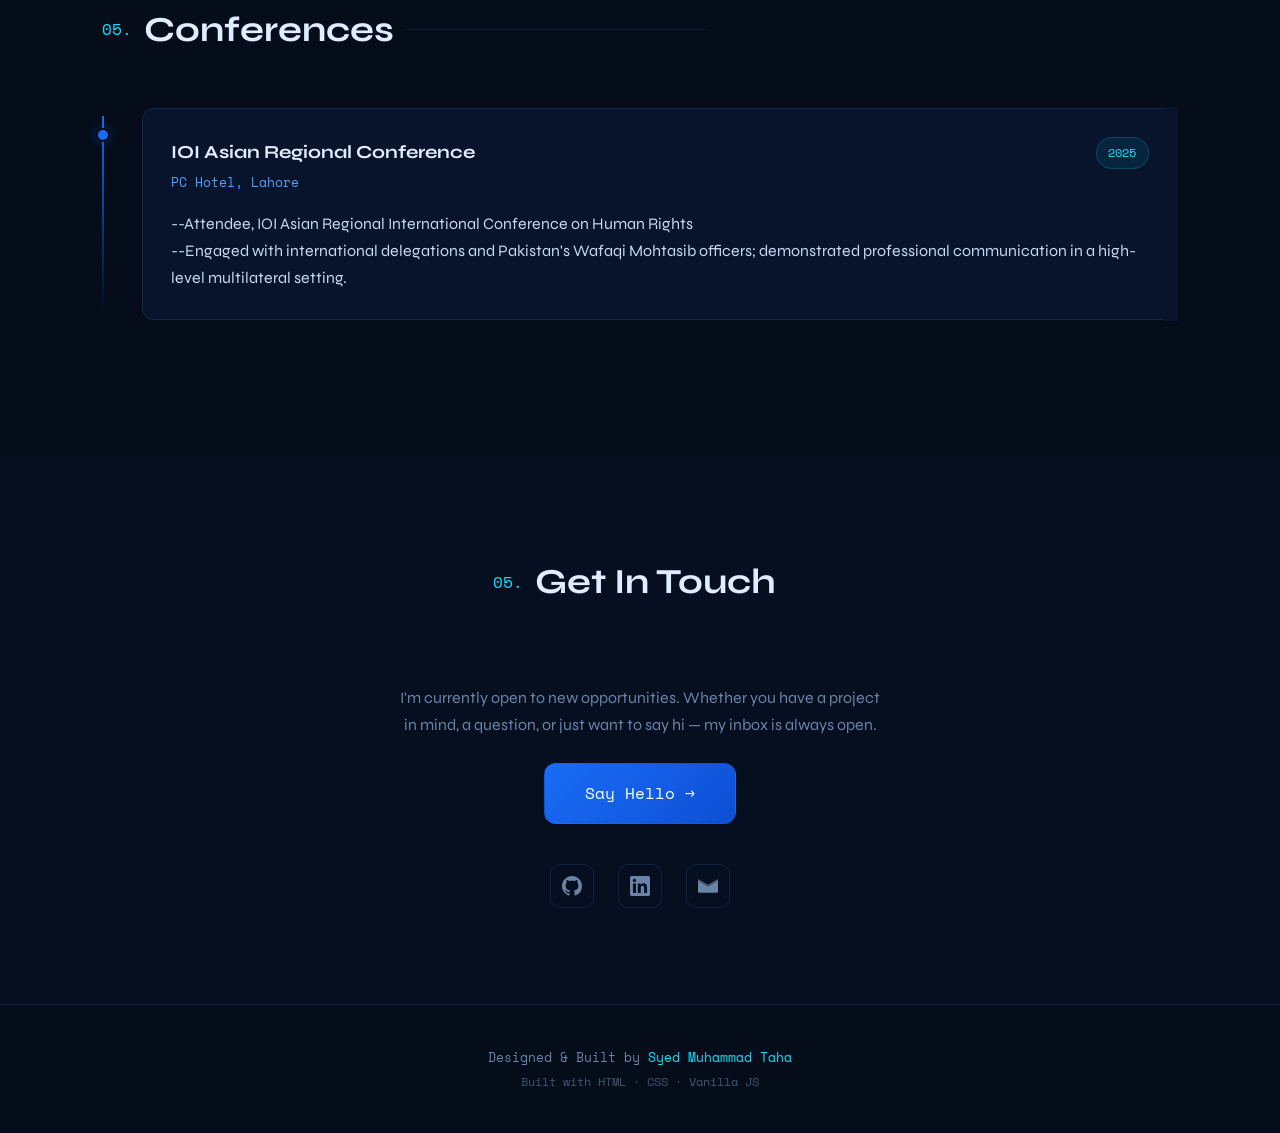
==== commit cea50096: "live links added" ====
--- a/index.html
+++ b/index.html
@@ -171,7 +171,7 @@
           <div class="project-top">
             <span class="project-icon">🤖</span>
             <div class="project-links">
-              <a href="#" aria-label="GitHub"><svg viewBox="0 0 24 24" fill="currentColor">
+              <a href="https://github.com/Abdulwahid27/FYP-test-" aria-label="GitHub"><svg viewBox="0 0 24 24" fill="currentColor">
                   <path
                     d="M12 0C5.37 0 0 5.37 0 12c0 5.31 3.435 9.795 8.205 11.385.6.105.825-.255.825-.57 0-.285-.015-1.23-.015-2.235-3.015.555-3.795-.735-4.035-1.41-.135-.345-.72-1.41-1.23-1.695-.42-.225-1.02-.78-.015-.795.945-.015 1.62.87 1.845 1.23 1.08 1.815 2.805 1.305 3.495.99.105-.78.42-1.305.765-1.605-2.67-.3-5.46-1.335-5.46-5.925 0-1.305.465-2.385 1.23-3.225-.12-.3-.54-1.53.12-3.18 0 0 1.005-.315 3.3 1.23.96-.27 1.98-.405 3-.405s2.04.135 3 .405c2.295-1.56 3.3-1.23 3.3-1.23.66 1.65.24 2.88.12 3.18.765.84 1.23 1.905 1.23 3.225 0 4.605-2.805 5.625-5.475 5.925.435.375.81 1.095.81 2.22 0 1.605-.015 2.895-.015 3.3 0 .315.225.69.825.57A12.02 12.02 0 0 0 24 12c0-6.63-5.37-12-12-12z" />
                 </svg></a>
@@ -201,11 +201,11 @@
           <div class="project-top">
             <span class="project-icon">🤖</span>
             <div class="project-links">
-              <a href="" aria-label="GitHub"><svg viewBox="0 0 24 24" fill="currentColor">
-                  <path
-                    d="M12 0C5.37 0 0 5.37 0 12c0 5.31 3.435 9.795 8.205 11.385.6.105.825-.255.825-.57 0-.285-.015-1.23-.015-2.235-3.015.555-3.795-.735-4.035-1.41-.135-.345-.72-1.41-1.23-1.695-.42-.225-1.02-.78-.015-.795.945-.015 1.62.87 1.845 1.23 1.08 1.815 2.805 1.305 3.495.99.105-.78.42-1.305.765-1.605-2.67-.3-5.46-1.335-5.46-5.925 0-1.305.465-2.385 1.23-3.225-.12-.3-.54-1.53.12-3.18 0 0 1.005-.315 3.3 1.23.96-.27 1.98-.405 3-.405s2.04.135 3 .405c2.295-1.56 3.3-1.23 3.3-1.23.66 1.65.24 2.88.12 3.18.765.84 1.23 1.905 1.23 3.225 0 4.605-2.805 5.625-5.475 5.925.435.375.81 1.095.81 2.22 0 1.605-.015 2.895-.015 3.3 0 .315.225.69.825.57A12.02 12.02 0 0 0 24 12c0-6.63-5.37-12-12-12z" />
-                </svg></a>
-              <a href="#" aria-label="Live"><svg viewBox="0 0 24 24" fill="none" stroke="currentColor" stroke-width="2">
+              <a href="https://github.com/smuhammadtaha3/Reputation-Monitoring-Agent" aria-label="GitHub"><svg viewBox="0 0 24 24" fill="currentColor">
+                  <path
+                    d="M12 0C5.37 0 0 5.37 0 12c0 5.31 3.435 9.795 8.205 11.385.6.105.825-.255.825-.57 0-.285-.015-1.23-.015-2.235-3.015.555-3.795-.735-4.035-1.41-.135-.345-.72-1.41-1.23-1.695-.42-.225-1.02-.78-.015-.795.945-.015 1.62.87 1.845 1.23 1.08 1.815 2.805 1.305 3.495.99.105-.78.42-1.305.765-1.605-2.67-.3-5.46-1.335-5.46-5.925 0-1.305.465-2.385 1.23-3.225-.12-.3-.54-1.53.12-3.18 0 0 1.005-.315 3.3 1.23.96-.27 1.98-.405 3-.405s2.04.135 3 .405c2.295-1.56 3.3-1.23 3.3-1.23.66 1.65.24 2.88.12 3.18.765.84 1.23 1.905 1.23 3.225 0 4.605-2.805 5.625-5.475 5.925.435.375.81 1.095.81 2.22 0 1.605-.015 2.895-.015 3.3 0 .315.225.69.825.57A12.02 12.02 0 0 0 24 12c0-6.63-5.37-12-12-12z" />
+                </svg></a>
+              <a href="https://reputation-monitoring-agent-production.up.railway.app/dashboard" aria-label="Live"><svg viewBox="0 0 24 24" fill="none" stroke="currentColor" stroke-width="2">
                   <path d="M18 13v6a2 2 0 0 1-2 2H5a2 2 0 0 1-2-2V8a2 2 0 0 1 2-2h6" />
                   <polyline points="15 3 21 3 21 9" />
                   <line x1="10" y1="14" x2="21" y2="3" />
@@ -268,7 +268,7 @@
                   <path
                     d="M12 0C5.37 0 0 5.37 0 12c0 5.31 3.435 9.795 8.205 11.385.6.105.825-.255.825-.57 0-.285-.015-1.23-.015-2.235-3.015.555-3.795-.735-4.035-1.41-.135-.345-.72-1.41-1.23-1.695-.42-.225-1.02-.78-.015-.795.945-.015 1.62.87 1.845 1.23 1.08 1.815 2.805 1.305 3.495.99.105-.78.42-1.305.765-1.605-2.67-.3-5.46-1.335-5.46-5.925 0-1.305.465-2.385 1.23-3.225-.12-.3-.54-1.53.12-3.18 0 0 1.005-.315 3.3 1.23.96-.27 1.98-.405 3-.405s2.04.135 3 .405c2.295-1.56 3.3-1.23 3.3-1.23.66 1.65.24 2.88.12 3.18.765.84 1.23 1.905 1.23 3.225 0 4.605-2.805 5.625-5.475 5.925.435.375.81 1.095.81 2.22 0 1.605-.015 2.895-.015 3.3 0 .315.225.69.825.57A12.02 12.02 0 0 0 24 12c0-6.63-5.37-12-12-12z" />
                 </svg></a>
-              <a href="#" aria-label="Live"><svg viewBox="0 0 24 24" fill="none" stroke="currentColor" stroke-width="2">
+              <a href="https://machinlearning01.vercel.app/" aria-label="Live"><svg viewBox="0 0 24 24" fill="none" stroke="currentColor" stroke-width="2">
                   <path d="M18 13v6a2 2 0 0 1-2 2H5a2 2 0 0 1-2-2V8a2 2 0 0 1 2-2h6" />
                   <polyline points="15 3 21 3 21 9" />
                   <line x1="10" y1="14" x2="21" y2="3" />
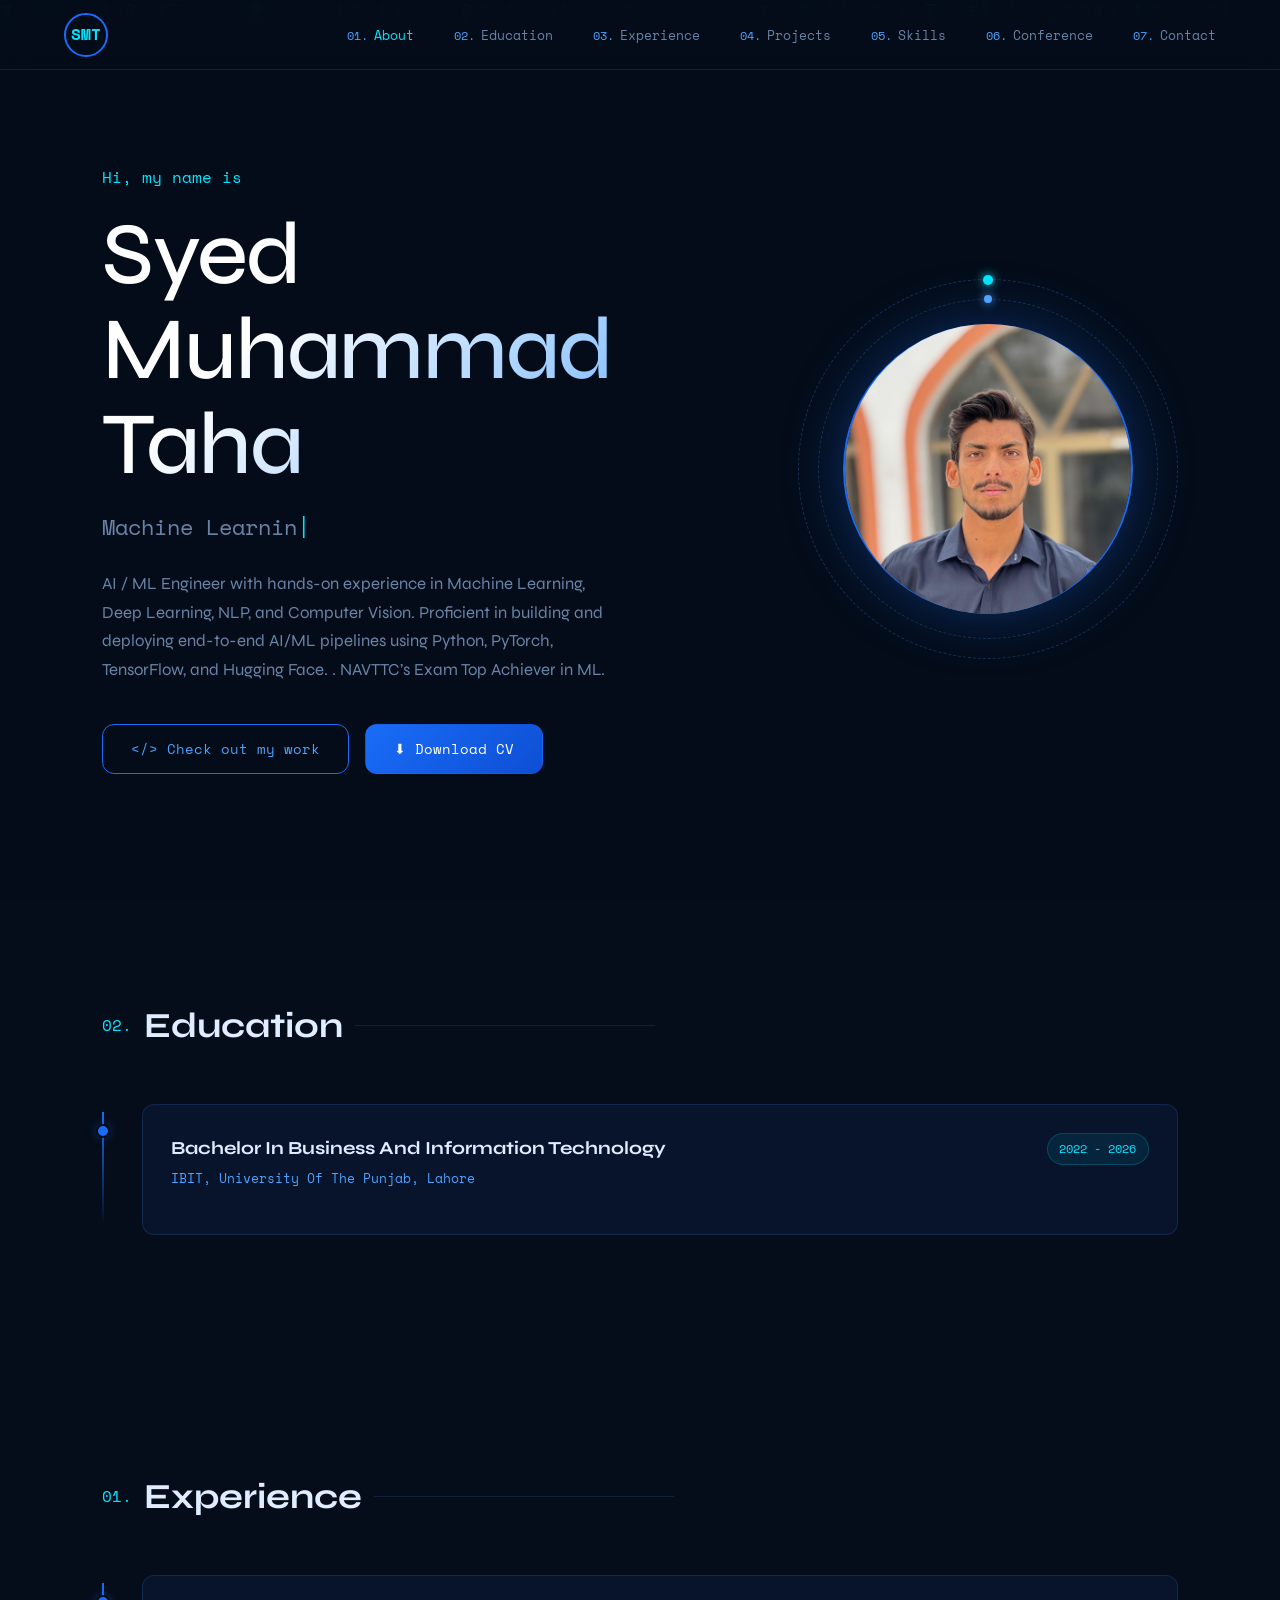
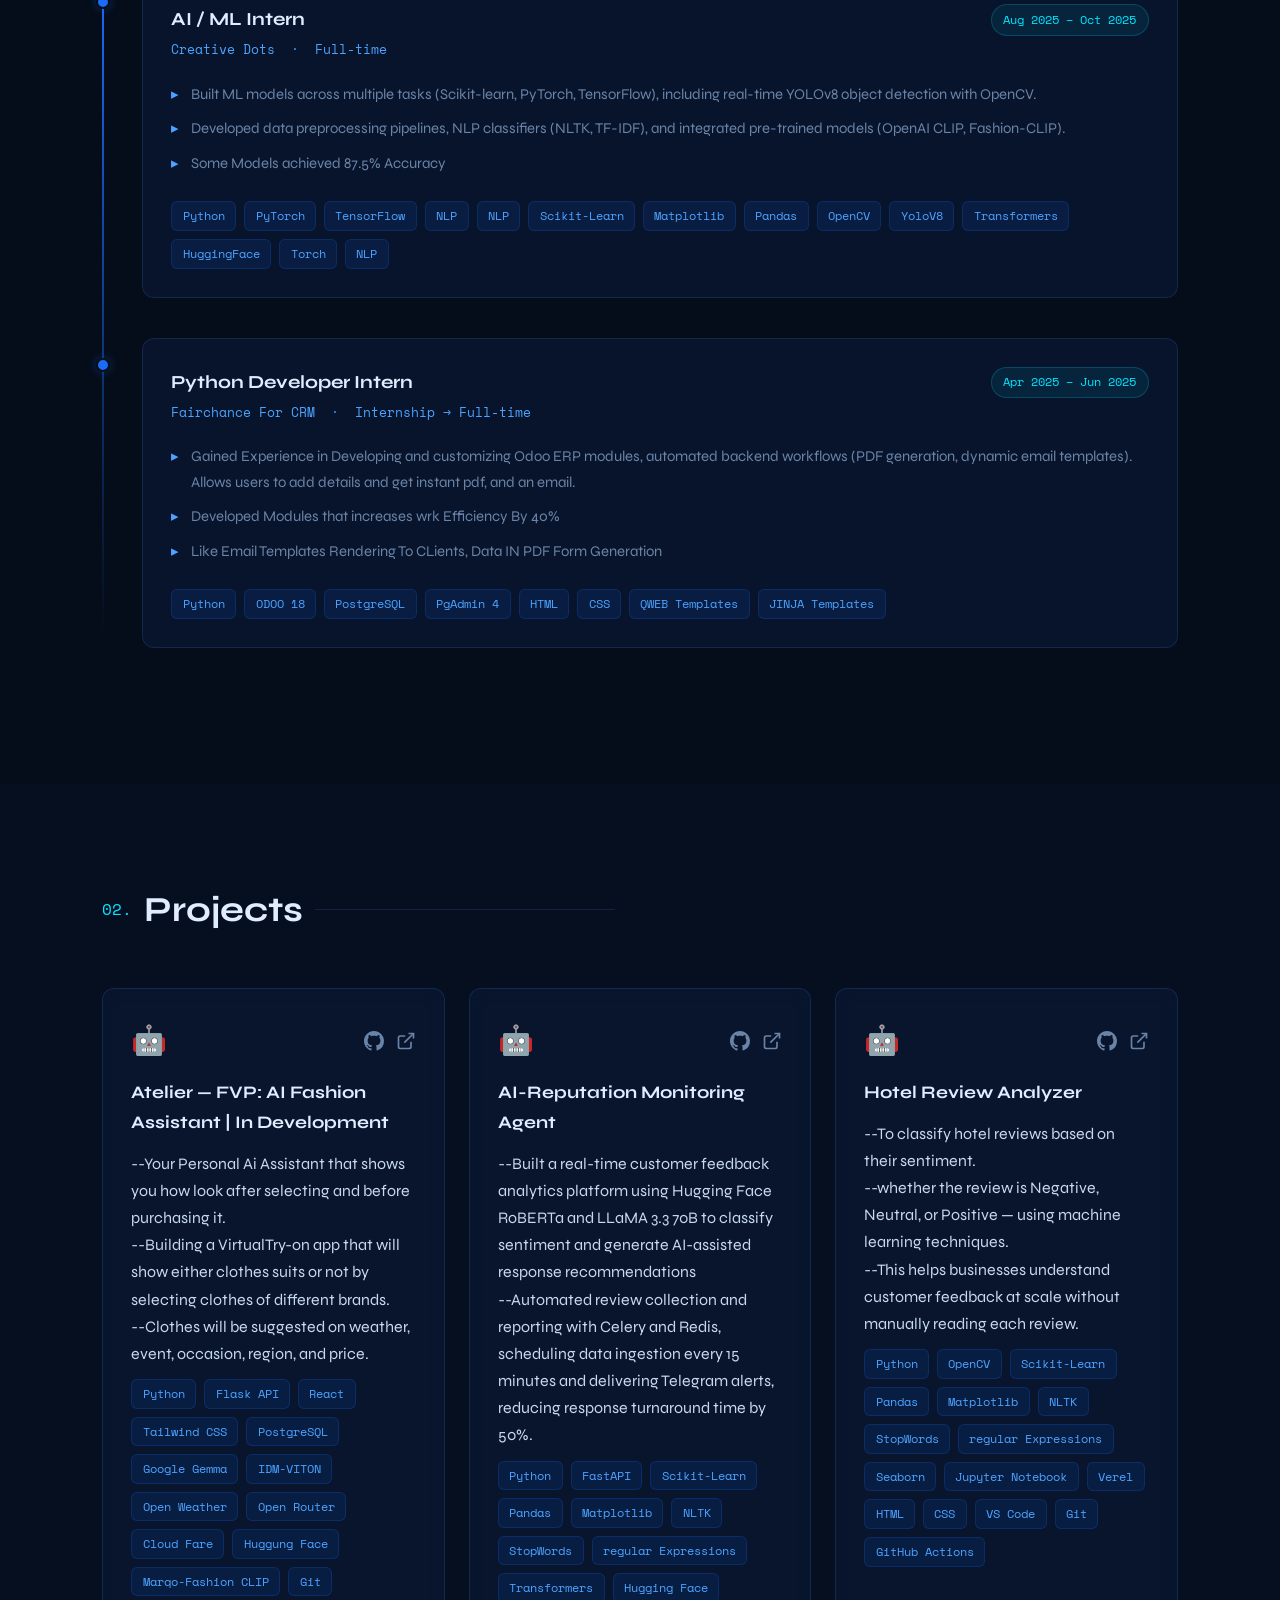
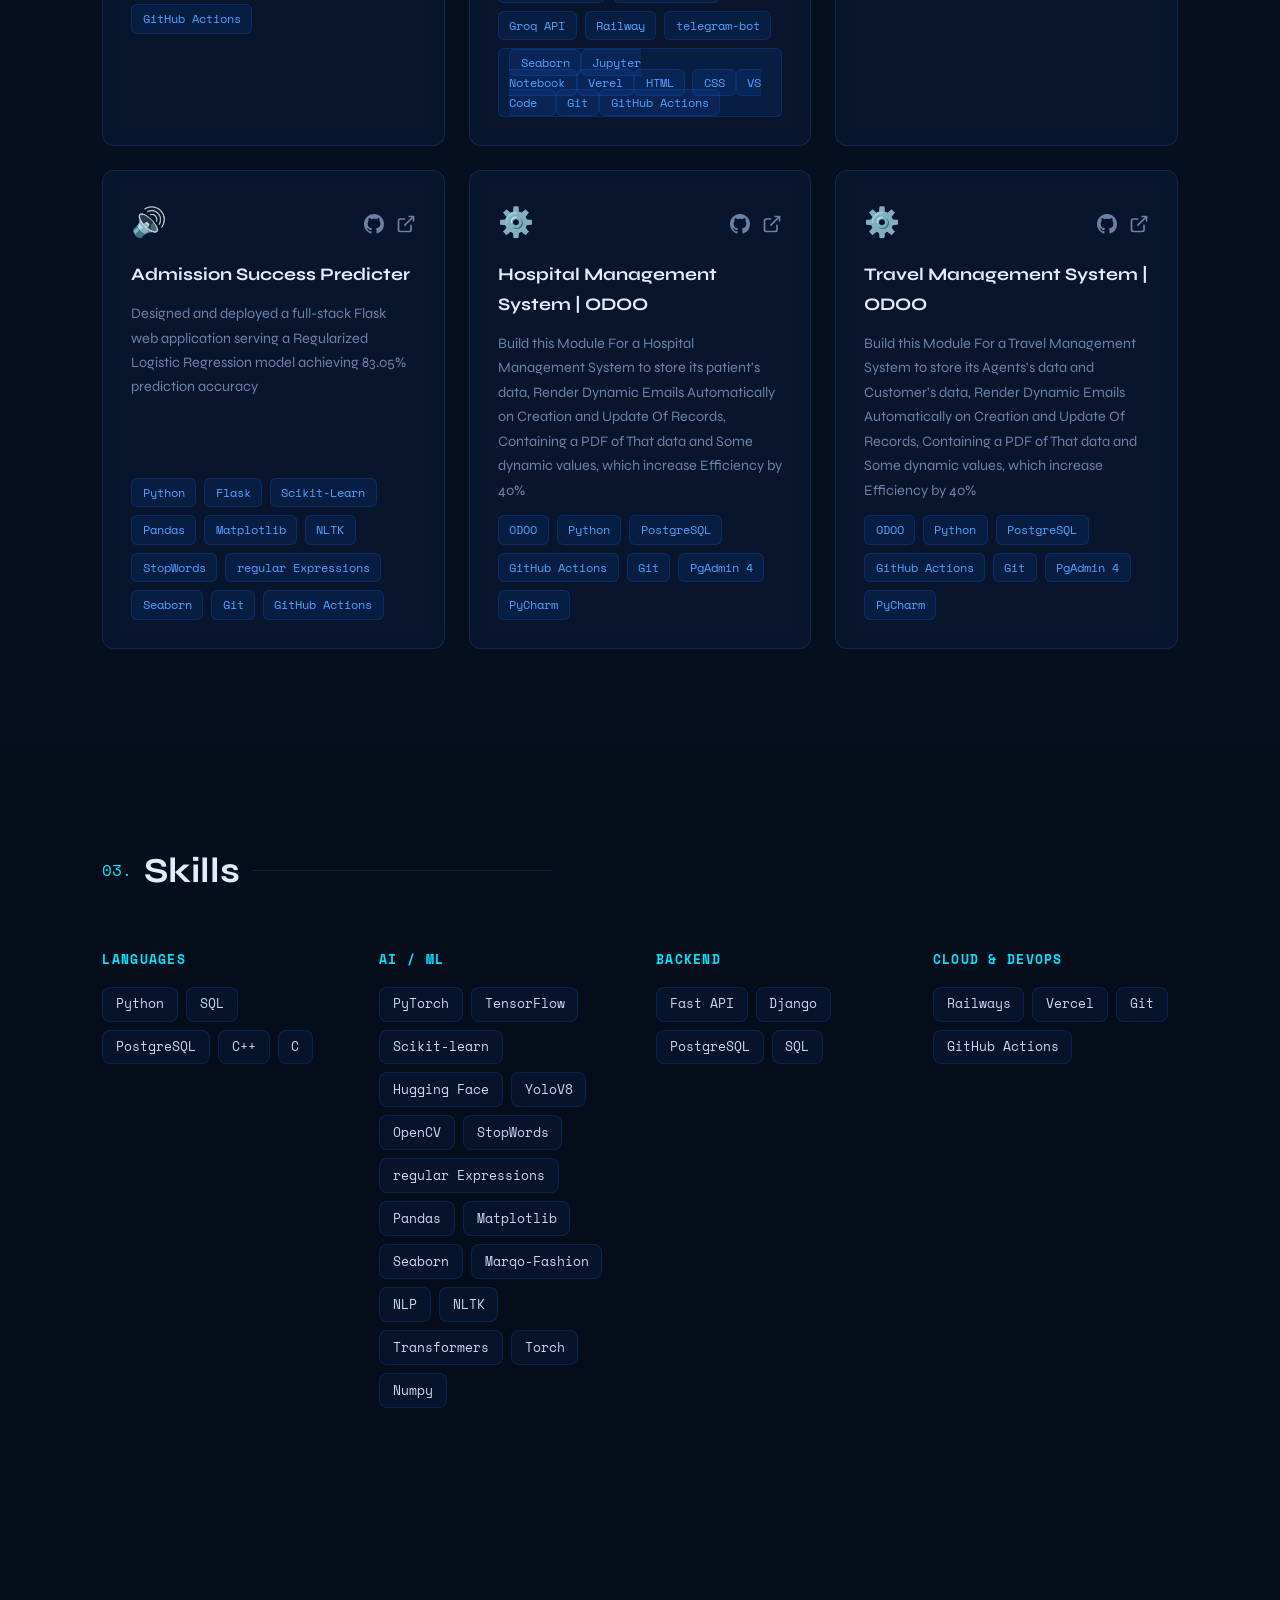
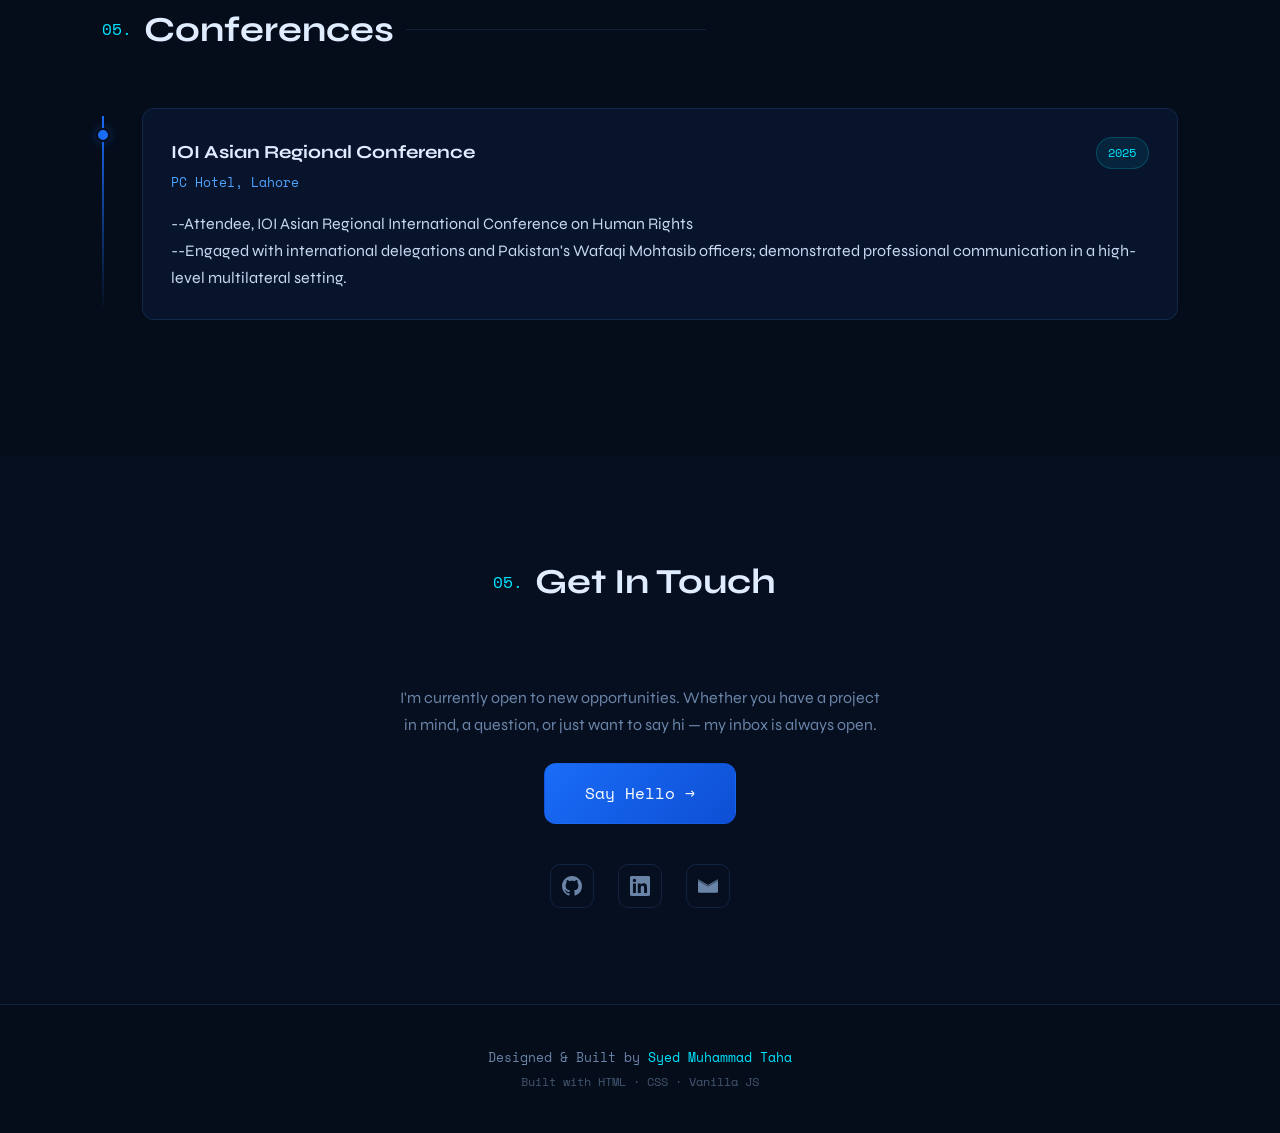
==== commit 150bc28e: "Added Conference" ====
--- a/index.html
+++ b/index.html
@@ -175,7 +175,7 @@
                   <path
                     d="M12 0C5.37 0 0 5.37 0 12c0 5.31 3.435 9.795 8.205 11.385.6.105.825-.255.825-.57 0-.285-.015-1.23-.015-2.235-3.015.555-3.795-.735-4.035-1.41-.135-.345-.72-1.41-1.23-1.695-.42-.225-1.02-.78-.015-.795.945-.015 1.62.87 1.845 1.23 1.08 1.815 2.805 1.305 3.495.99.105-.78.42-1.305.765-1.605-2.67-.3-5.46-1.335-5.46-5.925 0-1.305.465-2.385 1.23-3.225-.12-.3-.54-1.53.12-3.18 0 0 1.005-.315 3.3 1.23.96-.27 1.98-.405 3-.405s2.04.135 3 .405c2.295-1.56 3.3-1.23 3.3-1.23.66 1.65.24 2.88.12 3.18.765.84 1.23 1.905 1.23 3.225 0 4.605-2.805 5.625-5.475 5.925.435.375.81 1.095.81 2.22 0 1.605-.015 2.895-.015 3.3 0 .315.225.69.825.57A12.02 12.02 0 0 0 24 12c0-6.63-5.37-12-12-12z" />
                 </svg></a>
-              <a href="#" aria-label="Live"><svg viewBox="0 0 24 24" fill="none" stroke="currentColor" stroke-width="2">
+              <a href="https://virtual-fashion-4915590b870b.herokuapp.com/" aria-label="Live"><svg viewBox="0 0 24 24" fill="none" stroke="currentColor" stroke-width="2">
                   <path d="M18 13v6a2 2 0 0 1-2 2H5a2 2 0 0 1-2-2V8a2 2 0 0 1 2-2h6" />
                   <polyline points="15 3 21 3 21 9" />
                   <line x1="10" y1="14" x2="21" y2="3" />
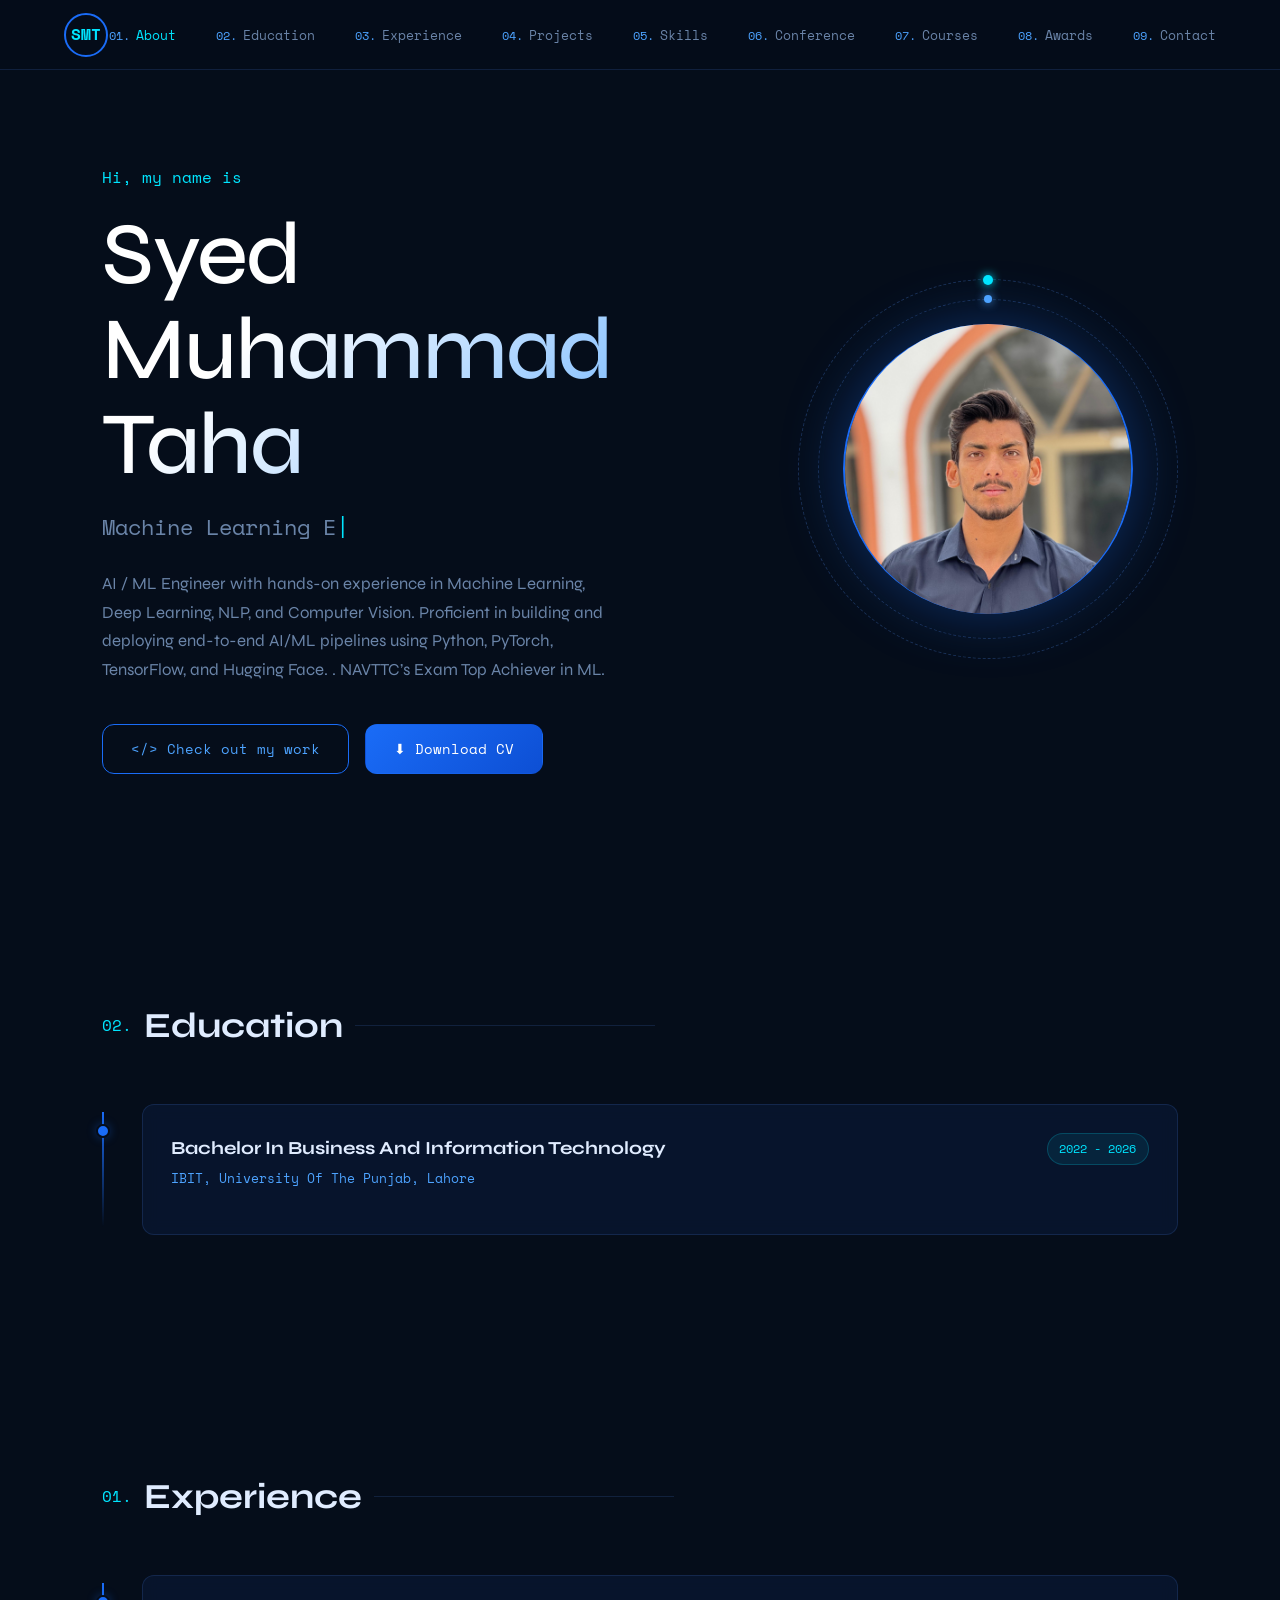
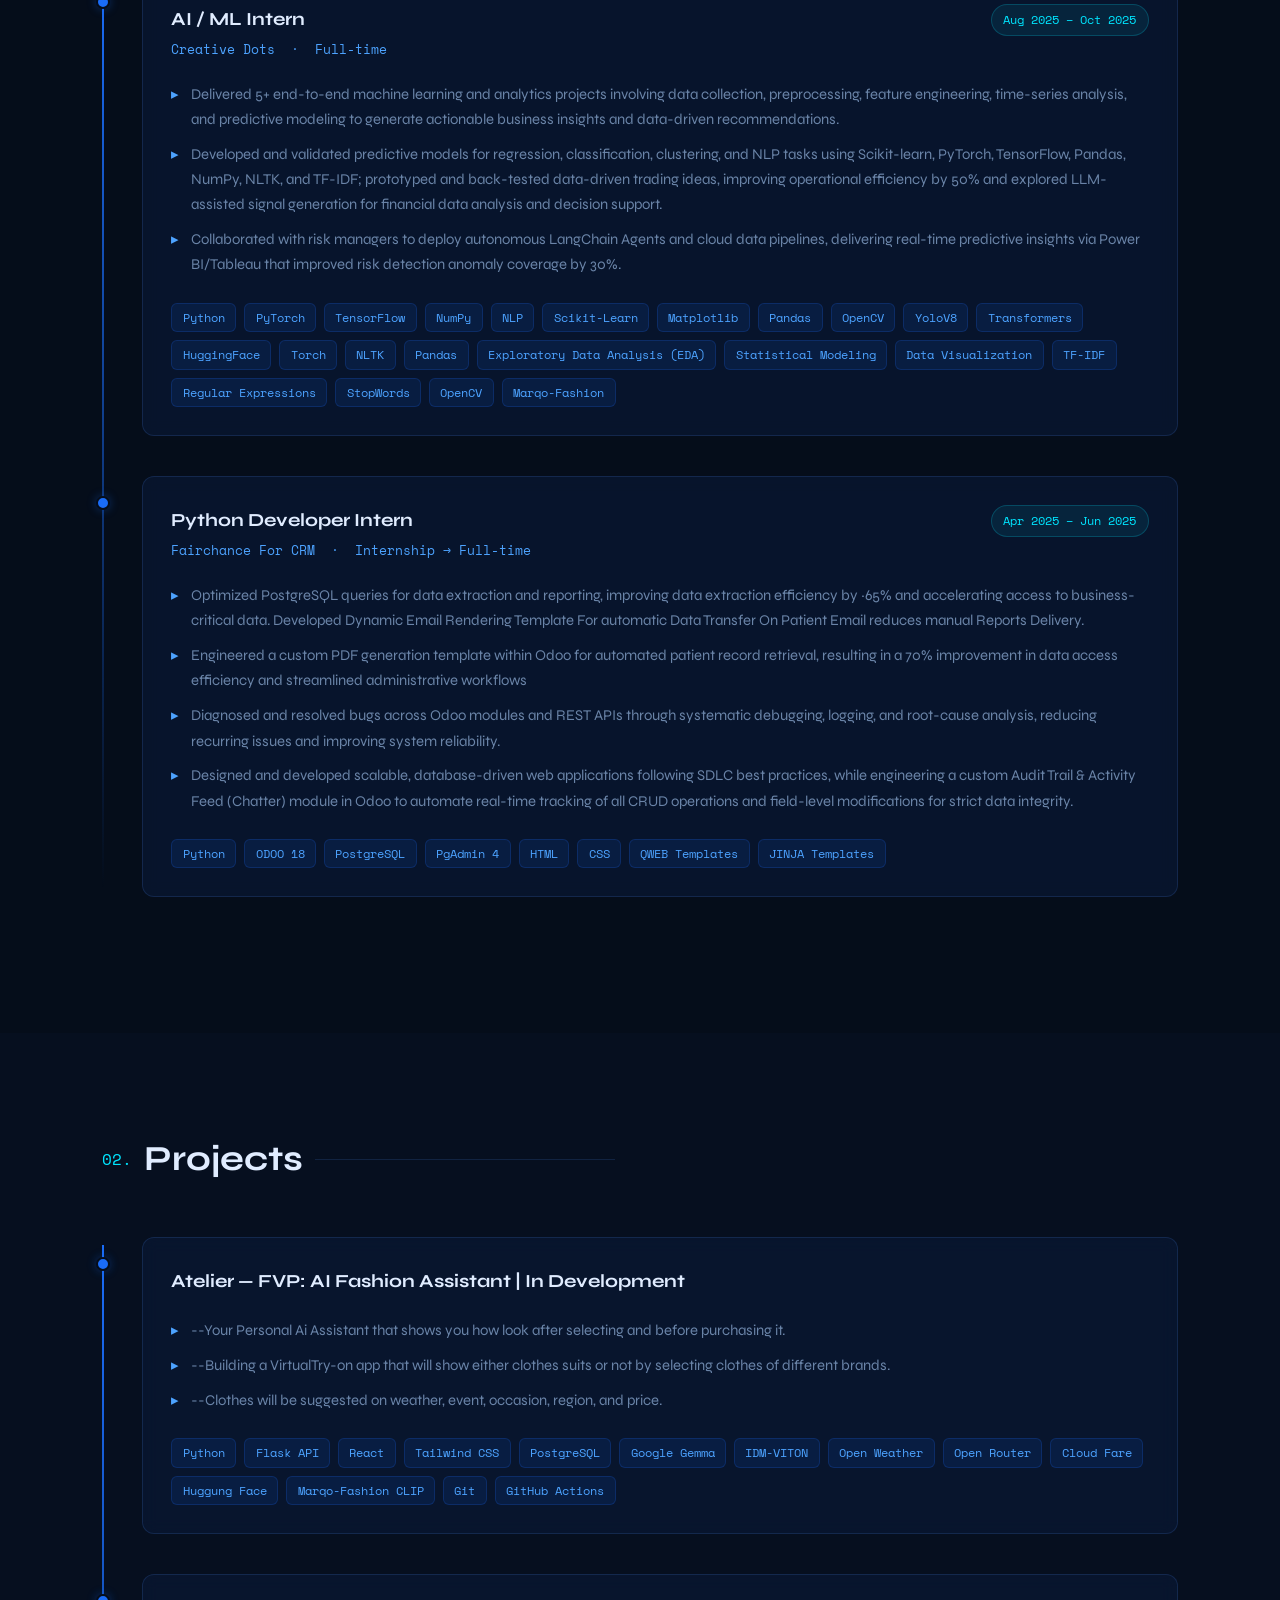
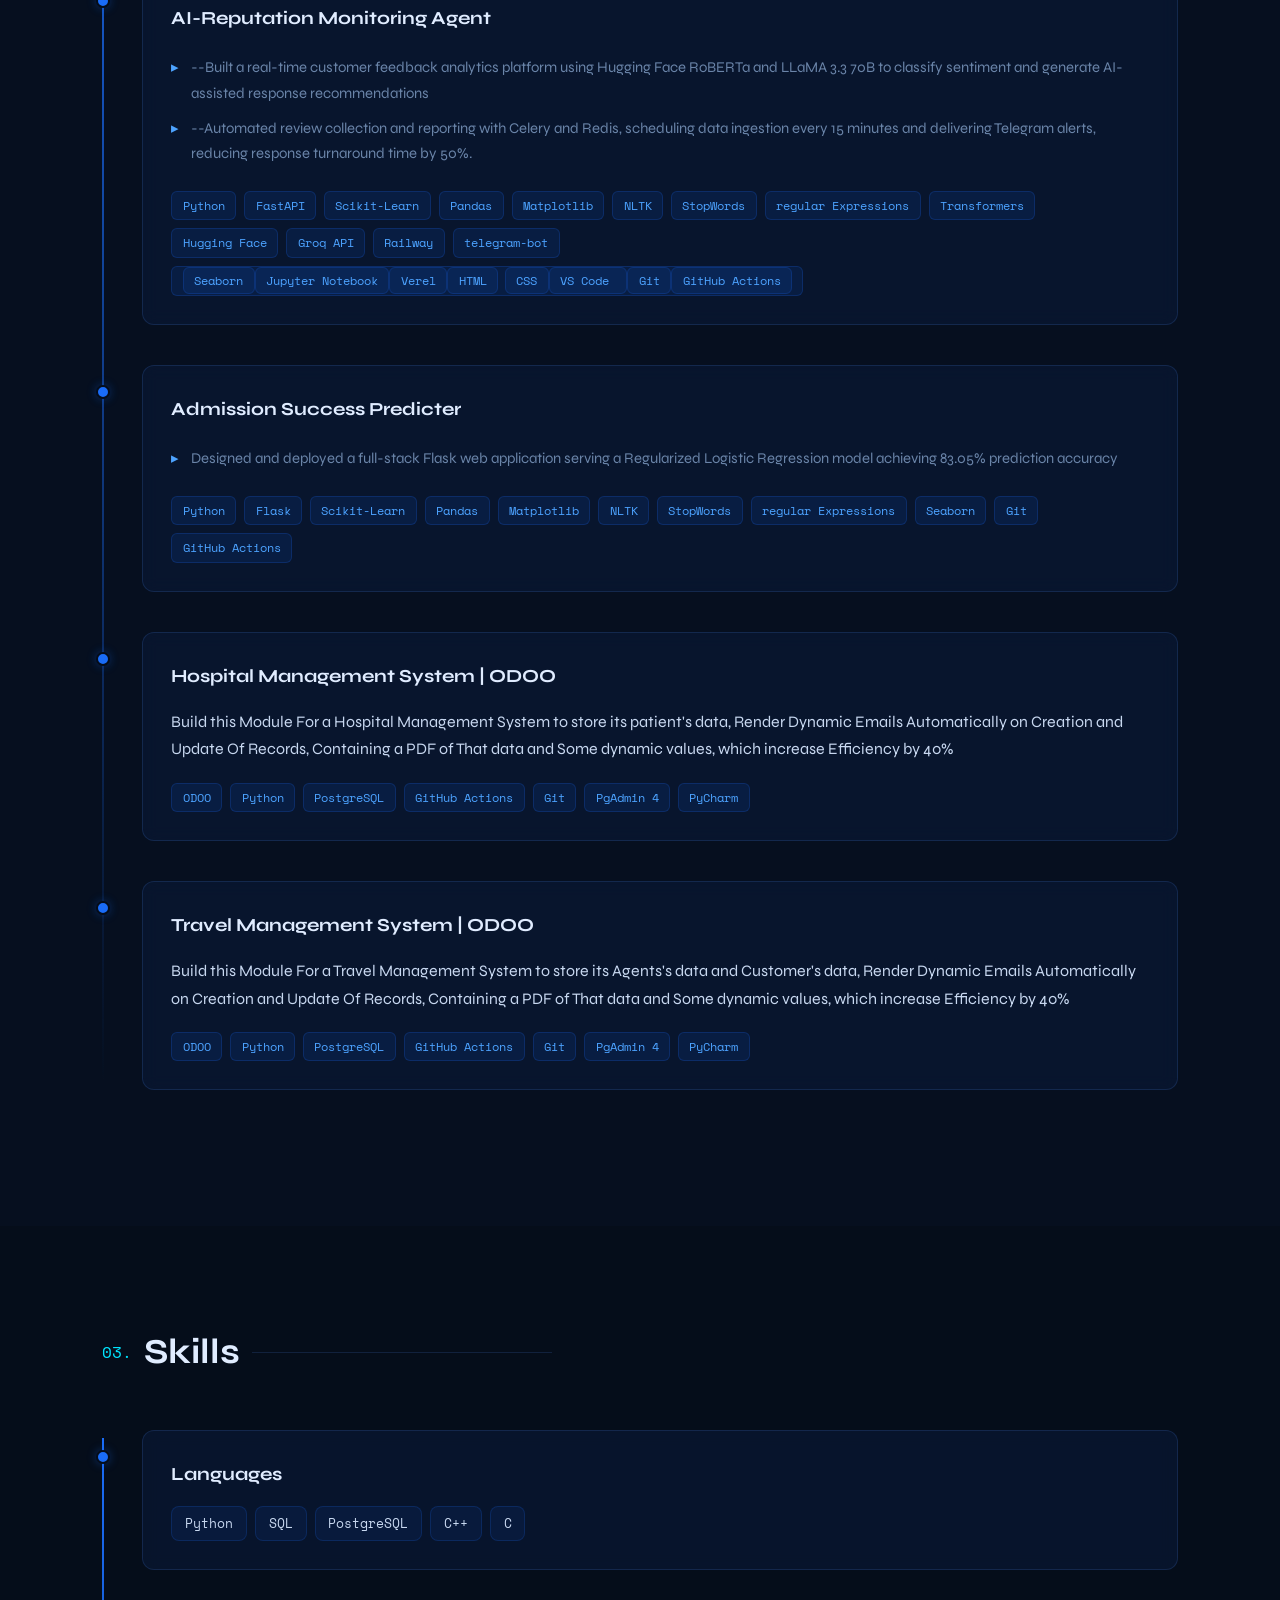
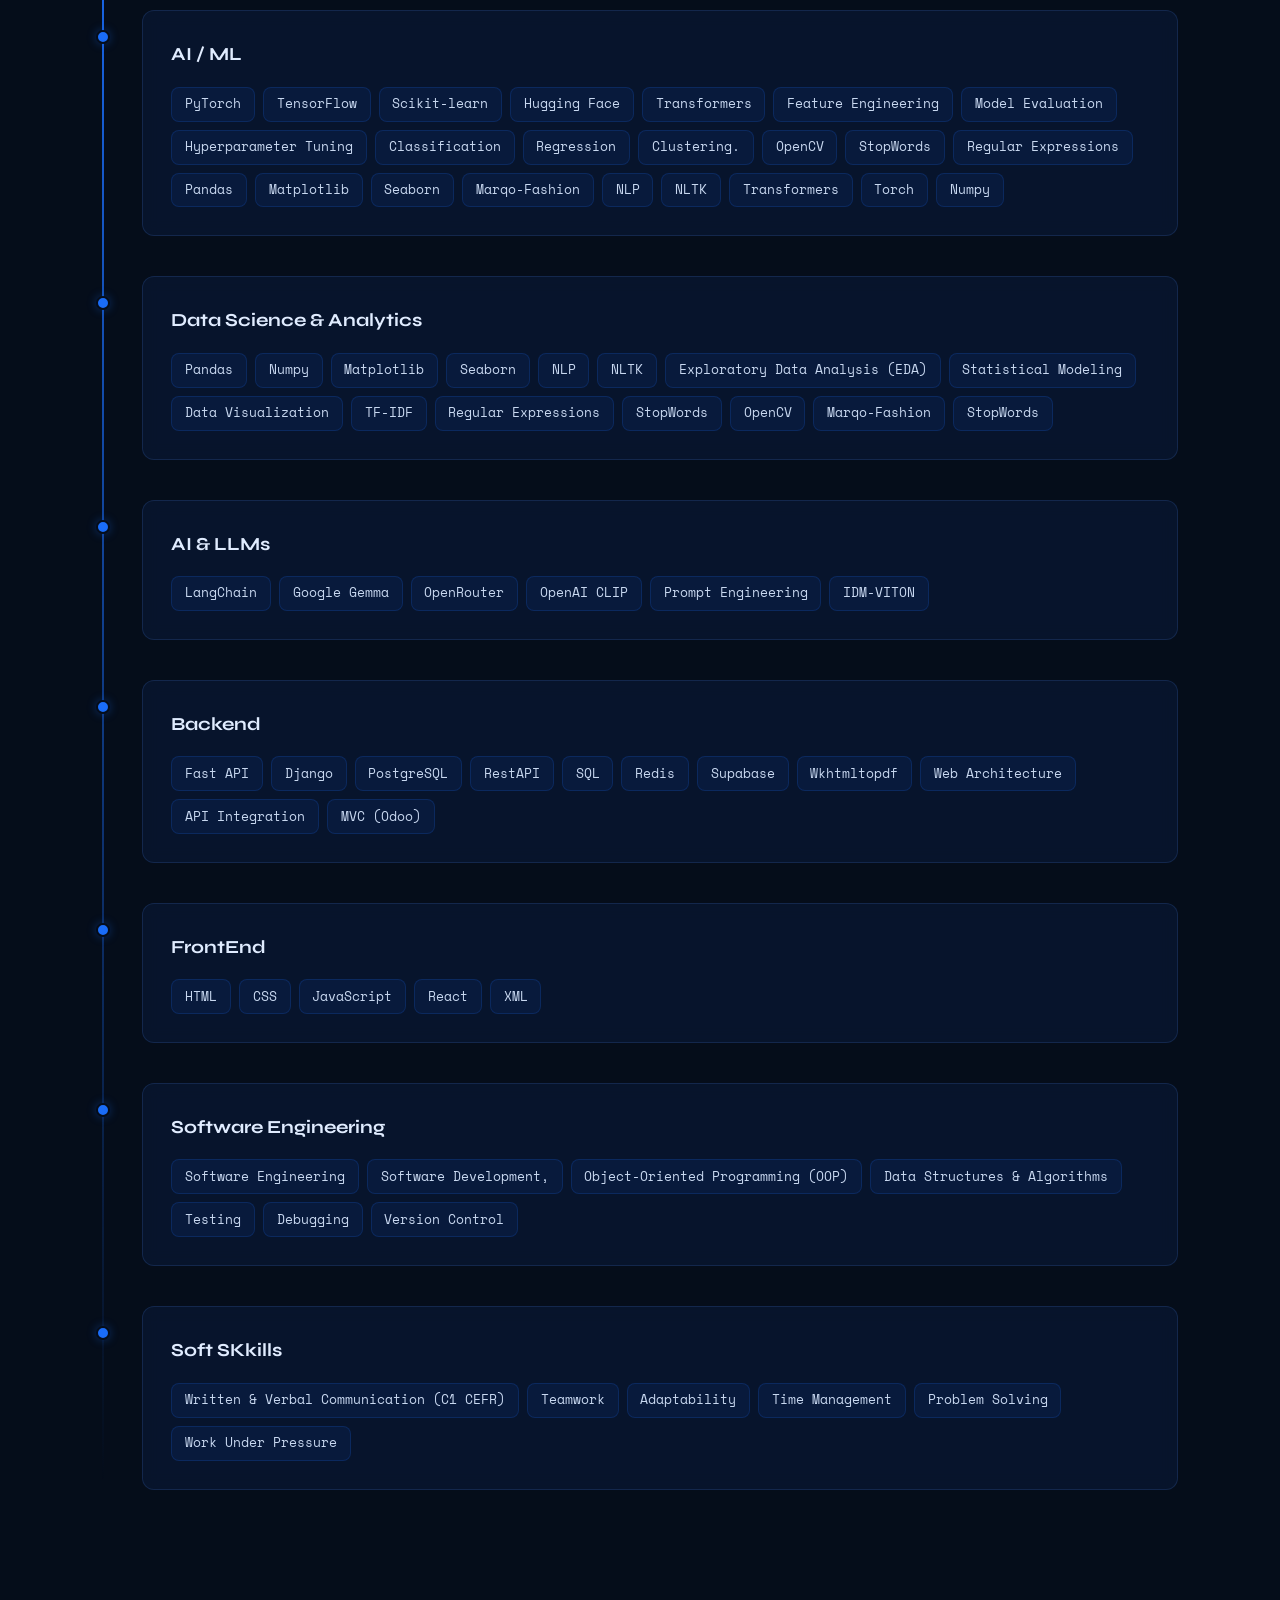
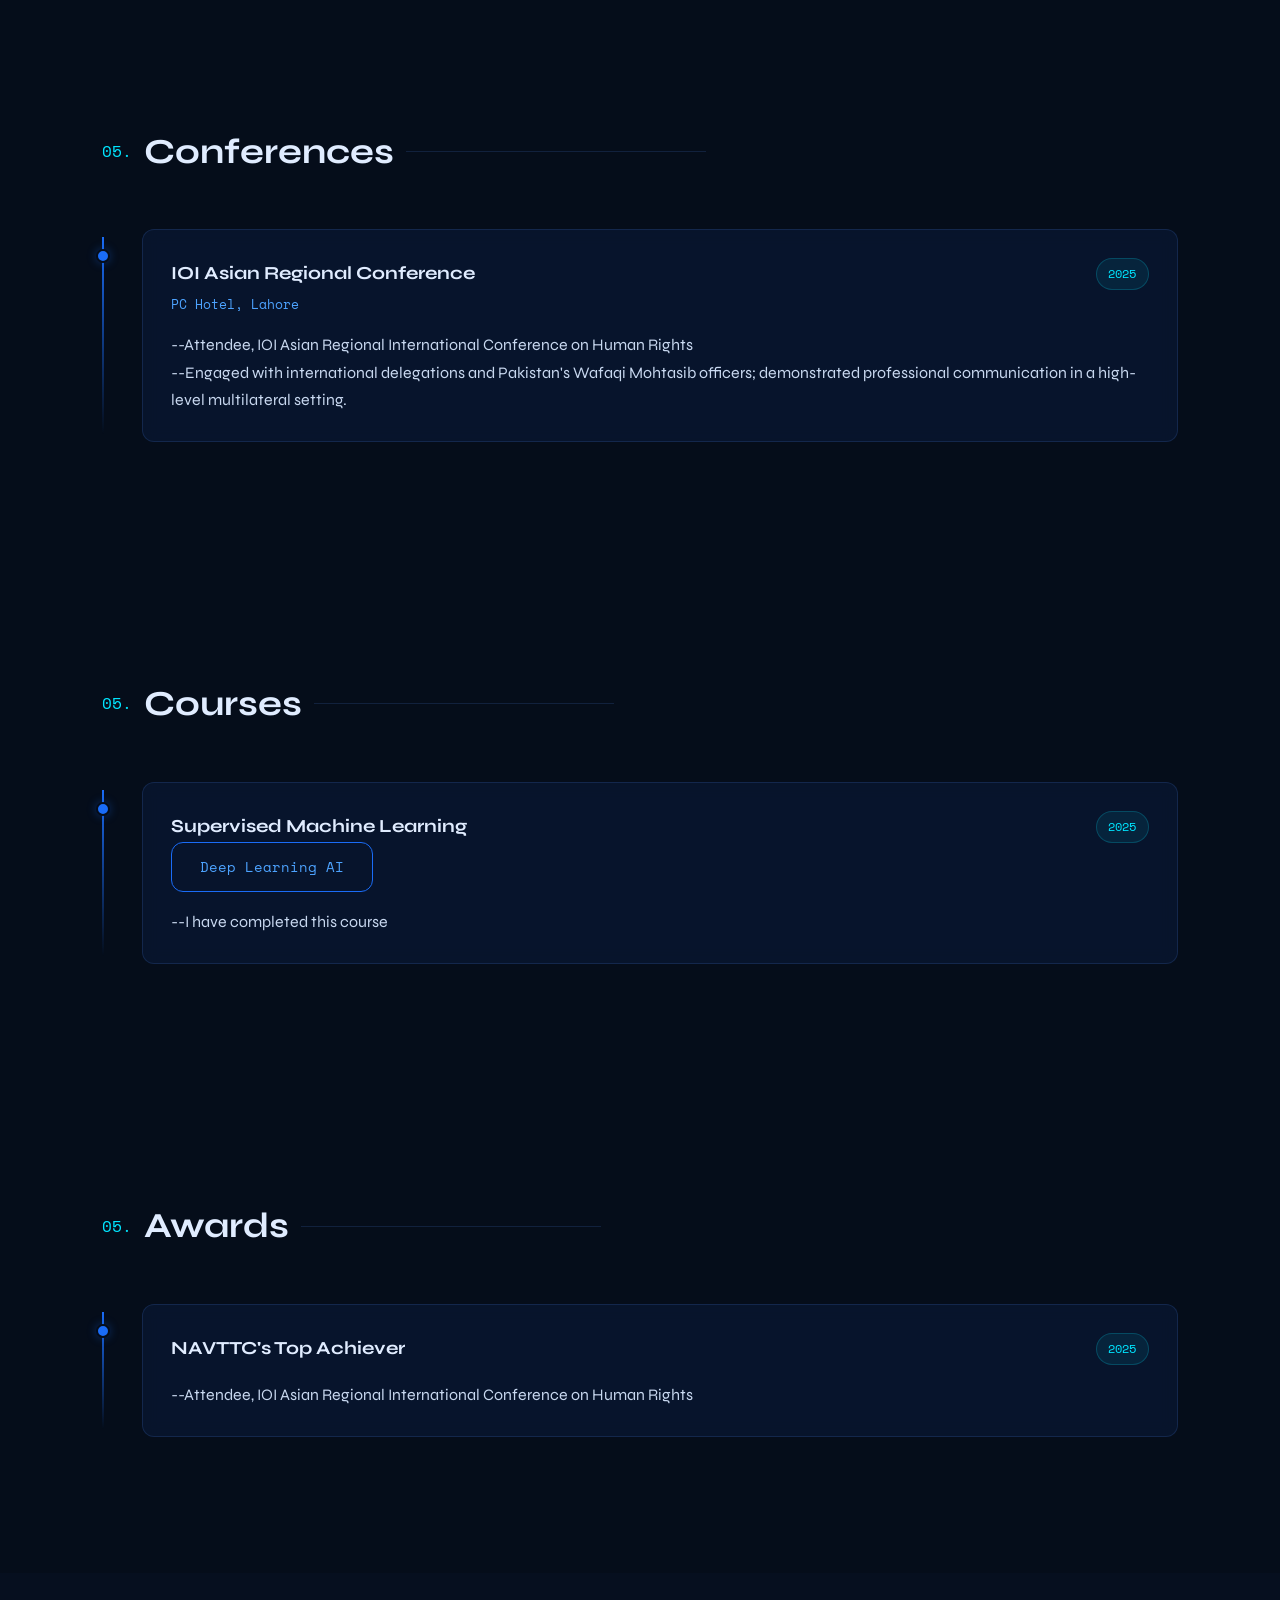
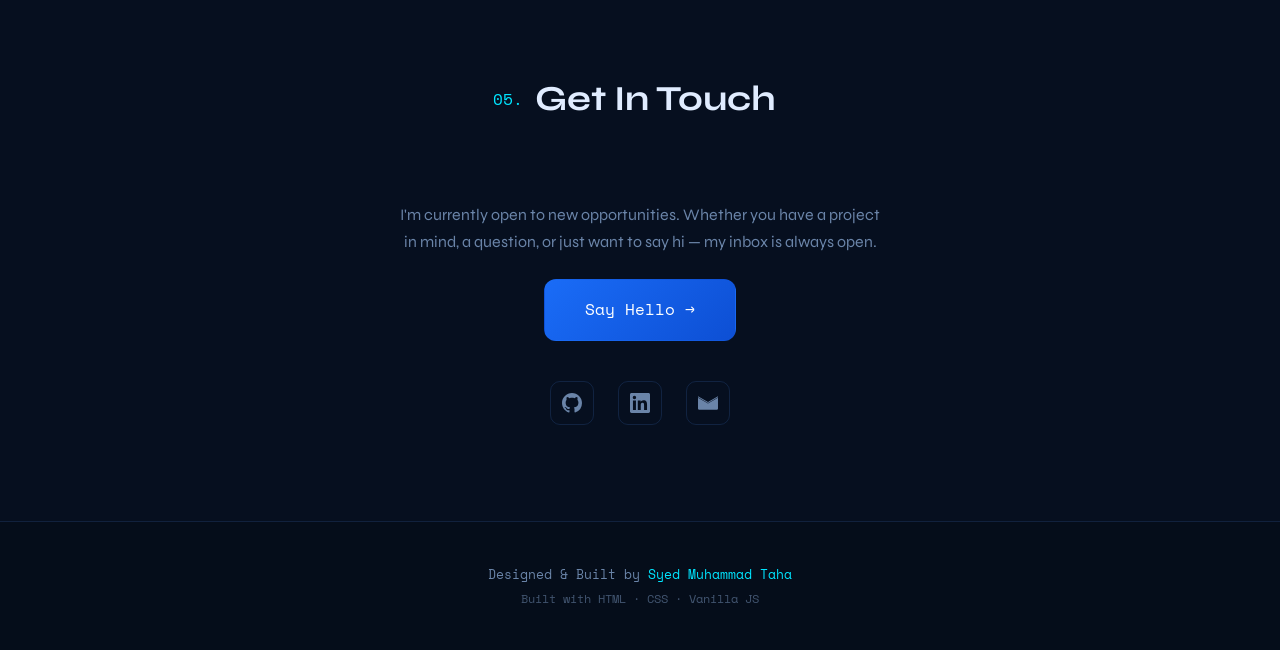
==== commit 297fe8b0: "Experienced Modified" ====
--- a/index.html
+++ b/index.html
@@ -29,6 +29,8 @@
       <li><a href="#projects">Projects</a></li>
       <li><a href="#skills">Skills</a></li>
       <li><a href="#conference">Conference</a></li>
+      <li><a href="#courses">Courses</a></li>
+      <li><a href="#awards">Awards</a></li>
       <li><a href="#contact">Contact</a></li>
     </ul>
     <button class="hamburger" id="hamburger" aria-label="Menu">
@@ -40,11 +42,13 @@
   <div class="mobile-menu" id="mobileMenu">
     <ul>
       <li><a href="#about" class="mobile-link">About</a></li>
-      <li><a href="#conference" class="mobile-link">Conference</a></li>
       <li><a href="#experience" class="mobile-link">Experience</a></li>
       <li><a href="#projects" class="mobile-link">Projects</a></li>
       <li><a href="#skills" class="mobile-link">Skills</a></li>
       <li><a href="#education" class="mobile-link">Education</a></li>
+      <li><a href="#conference" class="mobile-link">Conference</a></li>
+      <li><a href="#courses" class="mobile-link">Courses</a></li>
+      <li><a href="#awards" class="mobile-link">Awards</a></li>
       <li><a href="#contact" class="mobile-link">Contact</a></li>
     </ul>
   </div>
@@ -121,15 +125,20 @@
               <span class="date-badge">Aug 2025 – Oct 2025</span>
             </div>
             <ul class="card-bullets">
-              <li>Built ML models across multiple tasks (Scikit-learn, PyTorch, TensorFlow), including real-time YOLOv8
-                object detection with OpenCV.
-              </li>
-              <li>Developed data preprocessing pipelines, NLP classifiers (NLTK, TF-IDF), and integrated pre-trained
-                models (OpenAI CLIP, Fashion-CLIP).</li>
-              <li>Some Models achieved 87.5% Accuracy</li>
+              <li>Delivered 5+ end-to-end machine learning and analytics projects involving data collection, preprocessing, feature engineering, time-series analysis, and predictive modeling to generate actionable business insights and data-driven recommendations. </li>
+              <li>Developed and validated predictive models for regression, classification, clustering, and NLP tasks using Scikit-learn, PyTorch, TensorFlow, Pandas, NumPy, NLTK, and TF-IDF; prototyped and back-tested data-driven trading ideas, improving operational efficiency by 50% and explored LLM-assisted signal generation for financial data analysis and decision support.</li>
+              <li>Collaborated with risk managers to deploy autonomous LangChain Agents and cloud data pipelines, delivering real-time predictive insights via Power BI/Tableau that improved risk detection anomaly coverage by 30%.</li>
             </ul>
             <div class="card-tags">
-              <span>Python</span><span>PyTorch</span><span>TensorFlow</span><span>NLP</span><span>NLP</span><span>Scikit-Learn</span><span>Matplotlib</span><span>Pandas</span><span>OpenCV</span><span>YoloV8</span><span>Transformers</span><span>HuggingFace</span><span>Torch</span><span>NLP</span>
+              <span>Python</span><span>PyTorch</span><span>TensorFlow</span><span>NumPy</span><span>NLP</span><span>Scikit-Learn</span><span>Matplotlib</span><span>Pandas</span><span>OpenCV</span><span>YoloV8</span><span>Transformers</span><span>HuggingFace</span><span>Torch</span><span>NLTK</span><span>Pandas</span>
+              <span>Exploratory Data Analysis (EDA)</span>
+              <span>Statistical Modeling</span>
+              <span>Data Visualization</span>
+              <span>TF-IDF </span>
+              <span>Regular Expressions</span>
+              <span>StopWords</span>
+              <span>OpenCV</span>
+              <span>Marqo-Fashion</span>
             </div>
           </div>
         </div>
@@ -145,11 +154,10 @@
               <span class="date-badge">Apr 2025 – Jun 2025</span>
             </div>
             <ul class="card-bullets">
-              <li>Gained Experience in Developing and customizing Odoo ERP modules, automated backend workflows (PDF
-                generation, dynamic email templates). Allows users to add details and get instant pdf, and an email.
-              </li>
-              <li>Developed Modules that increases wrk Efficiency By 40%</li>
-              <li>Like Email Templates Rendering To CLients, Data IN PDF Form Generation </li>
+              <li>Optimized PostgreSQL queries for data extraction and reporting, improving data extraction efficiency by ~65% and accelerating access to business-critical data. Developed Dynamic Email Rendering Template For automatic Data Transfer On Patient Email reduces manual Reports Delivery.</li>
+              <li>Engineered a custom PDF generation template within Odoo for automated patient record retrieval, resulting in a 70% improvement in data access efficiency and streamlined administrative workflows</li>
+              <li>Diagnosed and resolved bugs across Odoo modules and REST APIs through systematic debugging, logging, and root-cause analysis, reducing recurring issues and improving system reliability.</li>
+              <li>Designed and developed scalable, database-driven web applications following SDLC best practices, while engineering a custom Audit Trail & Activity Feed (Chatter) module in Odoo to automate real-time tracking of all CRUD operations and field-level modifications for strict data integrity.</li>
             </ul>
             <div class="card-tags">
               <span>Python</span><span>ODOO 18</span><span>PostgreSQL</span><span>PgAdmin 4</span>
@@ -166,74 +174,126 @@
   <section id="projects" class="section alt">
     <div class="container">
       <h2 class="section-title"><span class="num">02.</span> Projects</h2>
-      <div class="projects-grid">
-        <div class="project-card">
-          <div class="project-top">
-            <span class="project-icon">🤖</span>
-            <div class="project-links">
-              <a href="https://github.com/Abdulwahid27/FYP-test-" aria-label="GitHub"><svg viewBox="0 0 24 24" fill="currentColor">
+      <div class="timeline">
+        <div class="timeline-item">
+          <div class="timeline-dot"></div>
+          <div class="timeline-card">
+            <div class="card-header">
+              <div>
+                <h3>Atelier — FVP: AI Fashion Assistant | In Development</h3>
+              </div>
+              <span class="project-links"></span>
+              <a href="https://github.com/Abdulwahid27/FYP-test-" aria-label="GitHub"><svg viewBox="0 0 24 24"
+                  fill="currentColor">
                   <path
                     d="M12 0C5.37 0 0 5.37 0 12c0 5.31 3.435 9.795 8.205 11.385.6.105.825-.255.825-.57 0-.285-.015-1.23-.015-2.235-3.015.555-3.795-.735-4.035-1.41-.135-.345-.72-1.41-1.23-1.695-.42-.225-1.02-.78-.015-.795.945-.015 1.62.87 1.845 1.23 1.08 1.815 2.805 1.305 3.495.99.105-.78.42-1.305.765-1.605-2.67-.3-5.46-1.335-5.46-5.925 0-1.305.465-2.385 1.23-3.225-.12-.3-.54-1.53.12-3.18 0 0 1.005-.315 3.3 1.23.96-.27 1.98-.405 3-.405s2.04.135 3 .405c2.295-1.56 3.3-1.23 3.3-1.23.66 1.65.24 2.88.12 3.18.765.84 1.23 1.905 1.23 3.225 0 4.605-2.805 5.625-5.475 5.925.435.375.81 1.095.81 2.22 0 1.605-.015 2.895-.015 3.3 0 .315.225.69.825.57A12.02 12.02 0 0 0 24 12c0-6.63-5.37-12-12-12z" />
                 </svg></a>
-              <a href="https://virtual-fashion-4915590b870b.herokuapp.com/" aria-label="Live"><svg viewBox="0 0 24 24" fill="none" stroke="currentColor" stroke-width="2">
+              <a href="https://virtual-fashion-4915590b870b.herokuapp.com/" aria-label="Live"><svg viewBox="0 0 24 24"
+                  fill="none" stroke="currentColor" stroke-width="2">
                   <path d="M18 13v6a2 2 0 0 1-2 2H5a2 2 0 0 1-2-2V8a2 2 0 0 1 2-2h6" />
                   <polyline points="15 3 21 3 21 9" />
                   <line x1="10" y1="14" x2="21" y2="3" />
                 </svg></a>
             </div>
-          </div>
-          <h3>Atelier — FVP: AI Fashion Assistant | In Development</h3>
-          <ul>
-            <li>--Your Personal Ai Assistant that shows you how look after selecting and before purchasing it.</li>
-            <li>--Building a VirtualTry-on app that will show either clothes suits or not by selecting clothes of
-              different brands.</li>
-            <li>--Clothes will be suggested on weather, event, occasion, region, and price.</li>
-          </ul>
-          <div class="card-tags">
-            <span>Python</span><span>Flask API</span><span>React</span><span>Tailwind CSS</span>
-            <span>PostgreSQL</span><span>Google Gemma</span><span>IDM-VITON</span><span>Open Weather</span>
-            <span>Open Router </span><span>Cloud Fare</span><span>Huggung Face</span><span>Marqo-Fashion
-              CLIP</span><span>Git</span><span>GitHub Actions</span>
-          </div>
-        </div>
-
-        <div class="project-card">
-          <div class="project-top">
-            <span class="project-icon">🤖</span>
-            <div class="project-links">
-              <a href="https://github.com/smuhammadtaha3/Reputation-Monitoring-Agent" aria-label="GitHub"><svg viewBox="0 0 24 24" fill="currentColor">
+            <ul class="card-bullets">
+              <li>--Your Personal Ai Assistant that shows you how look after selecting and before purchasing it.</li>
+              <li>--Building a VirtualTry-on app that will show either clothes suits or not by selecting clothes of
+                different brands.</li>
+              <li>--Clothes will be suggested on weather, event, occasion, region, and price.</li>
+            </ul>
+            <div class="card-tags">
+              <span>Python</span><span>Flask API</span><span>React</span><span>Tailwind CSS</span>
+              <span>PostgreSQL</span><span>Google Gemma</span><span>IDM-VITON</span><span>Open Weather</span>
+              <span>Open Router </span><span>Cloud Fare</span><span>Huggung Face</span><span>Marqo-Fashion
+                CLIP</span><span>Git</span><span>GitHub Actions</span>
+            </div>
+          </div>
+        </div>
+
+        <div class="timeline-item">
+          <div class="timeline-dot"></div>
+          <div class="timeline-card">
+            <div class="card-header">
+              <div>
+                <h3>AI-Reputation Monitoring Agent</h3>
+              </div>
+              <span class="project-links"></span>
+              <a href="https://github.com/smuhammadtaha3/Reputation-Monitoring-Agent" aria-label="GitHub"><svg
+                  viewBox="0 0 24 24" fill="currentColor">
                   <path
                     d="M12 0C5.37 0 0 5.37 0 12c0 5.31 3.435 9.795 8.205 11.385.6.105.825-.255.825-.57 0-.285-.015-1.23-.015-2.235-3.015.555-3.795-.735-4.035-1.41-.135-.345-.72-1.41-1.23-1.695-.42-.225-1.02-.78-.015-.795.945-.015 1.62.87 1.845 1.23 1.08 1.815 2.805 1.305 3.495.99.105-.78.42-1.305.765-1.605-2.67-.3-5.46-1.335-5.46-5.925 0-1.305.465-2.385 1.23-3.225-.12-.3-.54-1.53.12-3.18 0 0 1.005-.315 3.3 1.23.96-.27 1.98-.405 3-.405s2.04.135 3 .405c2.295-1.56 3.3-1.23 3.3-1.23.66 1.65.24 2.88.12 3.18.765.84 1.23 1.905 1.23 3.225 0 4.605-2.805 5.625-5.475 5.925.435.375.81 1.095.81 2.22 0 1.605-.015 2.895-.015 3.3 0 .315.225.69.825.57A12.02 12.02 0 0 0 24 12c0-6.63-5.37-12-12-12z" />
                 </svg></a>
-              <a href="https://reputation-monitoring-agent-production.up.railway.app/dashboard" aria-label="Live"><svg viewBox="0 0 24 24" fill="none" stroke="currentColor" stroke-width="2">
+              <a href="https://reputation-monitoring-agent-production.up.railway.app/dashboard" aria-label="Live"><svg
+                  viewBox="0 0 24 24" fill="none" stroke="currentColor" stroke-width="2">
                   <path d="M18 13v6a2 2 0 0 1-2 2H5a2 2 0 0 1-2-2V8a2 2 0 0 1 2-2h6" />
                   <polyline points="15 3 21 3 21 9" />
                   <line x1="10" y1="14" x2="21" y2="3" />
                 </svg></a>
             </div>
-          </div>
-          <h3>AI-Reputation Monitoring Agent</h3>
-          <ul>
-            <li>--Built a real-time customer feedback analytics platform using Hugging Face RoBERTa and LLaMA 3.3 70B to
-              classify sentiment and generate AI-assisted response recommendations</li>
-            <li>--Automated review collection and reporting with Celery and Redis, scheduling data ingestion every 15
-              minutes and delivering Telegram alerts, reducing response turnaround time by 50%.
-            </li>
-          </ul>
-          <div class="card-tags">
-            <span>Python</span><span>FastAPI</span><span>Scikit-Learn</span><span>Pandas</span>
-            <span>Matplotlib</span><span>NLTK</span><span>StopWords</span><span>regular Expressions</span>
-            <span>Transformers</span><span>Hugging Face</span><span>Groq
-              API</span><span>Railway</span><span>telegram-bot</span><span><span>Seaborn</span><span>Jupyter Notebook</span><span>Verel</span><span>HTML</span>
-              <span>CSS</span><span>VS Code </span><span>Git</span><span>GitHub Actions</span>
-          </div>
-        </div>
-
-        <div class="project-card">
-          <div class="project-top">
-            <span class="project-icon">🤖</span>
-            <div class="project-links">
-              <a href="https://github.com/smuhammadtaha3/All-Machine-Learning-codes/tree/main/Hotel%20Sentiment%20Analysis"
+            <ul class="card-bullets">
+              <li>--Built a real-time customer feedback analytics platform using Hugging Face RoBERTa and LLaMA 3.3 70B
+                to
+                classify sentiment and generate AI-assisted response recommendations</li>
+              <li>--Automated review collection and reporting with Celery and Redis, scheduling data ingestion every 15
+                minutes and delivering Telegram alerts, reducing response turnaround time by 50%.
+              </li>
+            </ul>
+            <div class="card-tags">
+              <span>Python</span><span>FastAPI</span><span>Scikit-Learn</span><span>Pandas</span>
+              <span>Matplotlib</span><span>NLTK</span><span>StopWords</span><span>regular Expressions</span>
+              <span>Transformers</span><span>Hugging Face</span><span>Groq
+                API</span><span>Railway</span><span>telegram-bot</span><span><span>Seaborn</span><span>Jupyter
+                  Notebook</span><span>Verel</span><span>HTML</span>
+                <span>CSS</span><span>VS Code </span><span>Git</span><span>GitHub Actions</span>
+            </div>
+          </div>
+        </div>
+
+        <div class="timeline-item">
+          <div class="timeline-dot"></div>
+          <div class="timeline-card">
+            <div class="card-header">
+              <div>
+                <h3>Admission Success Predicter</h3>
+              </div>
+              <span class="project-links"></span>
+              <a href="https://github.com/smuhammadtaha3/All-Machine-Learning-codes/tree/main/Student_Admission_Predictor"
+                aria-label="GitHub"><svg viewBox="0 0 24 24" fill="currentColor">
+                  <path
+                    d="M12 0C5.37 0 0 5.37 0 12c0 5.31 3.435 9.795 8.205 11.385.6.105.825-.255.825-.57 0-.285-.015-1.23-.015-2.235-3.015.555-3.795-.735-4.035-1.41-.135-.345-.72-1.41-1.23-1.695-.42-.225-1.02-.78-.015-.795.945-.015 1.62.87 1.845 1.23 1.08 1.815 2.805 1.305 3.495.99.105-.78.42-1.305.765-1.605-2.67-.3-5.46-1.335-5.46-5.925 0-1.305.465-2.385 1.23-3.225-.12-.3-.54-1.53.12-3.18 0 0 1.005-.315 3.3 1.23.96-.27 1.98-.405 3-.405s2.04.135 3 .405c2.295-1.56 3.3-1.23 3.3-1.23.66 1.65.24 2.88.12 3.18.765.84 1.23 1.905 1.23 3.225 0 4.605-2.805 5.625-5.475 5.925.435.375.81 1.095.81 2.22 0 1.605-.015 2.895-.015 3.3 0 .315.225.69.825.57A12.02 12.02 0 0 0 24 12c0-6.63-5.37-12-12-12z" />
+                </svg></a>
+              <a href="https://machinlearning01.vercel.app/" aria-label="Live"><svg viewBox="0 0 24 24" fill="none"
+                  stroke="currentColor" stroke-width="2">
+                  <path d="M18 13v6a2 2 0 0 1-2 2H5a2 2 0 0 1-2-2V8a2 2 0 0 1 2-2h6" />
+                  <polyline points="15 3 21 3 21 9" />
+                  <line x1="10" y1="14" x2="21" y2="3" />
+                </svg></a>
+            </div>
+            <ul class="card-bullets">
+              <li>
+                <p>Designed and deployed a full-stack Flask web application serving a Regularized Logistic Regression
+                  model
+                  achieving 83.05% prediction accuracy</p>
+              </li>
+            </ul>
+            <div class="card-tags">
+              <span>Python</span><span>Flask </span><span>Scikit-Learn</span><span>Pandas</span>
+              <span>Matplotlib</span><span>NLTK</span><span>StopWords</span><span>regular Expressions</span>
+              <span>Seaborn</span><span>Git</span><span>GitHub Actions</span>
+            </div>
+          </div>
+        </div>
+
+
+        <div class="timeline-item">
+          <div class="timeline-dot"></div>
+          <div class="timeline-card">
+            <div class="card-header">
+              <div>
+                <h3>Hospital Management System | ODOO</h3>
+              </div>
+              <span class="project-links"></span>
+              <a href="https://github.com/smuhammadtaha3/My_ODOO_CODE/tree/main/hospital_management"
                 aria-label="GitHub"><svg viewBox="0 0 24 24" fill="currentColor">
                   <path
                     d="M12 0C5.37 0 0 5.37 0 12c0 5.31 3.435 9.795 8.205 11.385.6.105.825-.255.825-.57 0-.285-.015-1.23-.015-2.235-3.015.555-3.795-.735-4.035-1.41-.135-.345-.72-1.41-1.23-1.695-.42-.225-1.02-.78-.015-.795.945-.015 1.62.87 1.845 1.23 1.08 1.815 2.805 1.305 3.495.99.105-.78.42-1.305.765-1.605-2.67-.3-5.46-1.335-5.46-5.925 0-1.305.465-2.385 1.23-3.225-.12-.3-.54-1.53.12-3.18 0 0 1.005-.315 3.3 1.23.96-.27 1.98-.405 3-.405s2.04.135 3 .405c2.295-1.56 3.3-1.23 3.3-1.23.66 1.65.24 2.88.12 3.18.765.84 1.23 1.905 1.23 3.225 0 4.605-2.805 5.625-5.475 5.925.435.375.81 1.095.81 2.22 0 1.605-.015 2.895-.015 3.3 0 .315.225.69.825.57A12.02 12.02 0 0 0 24 12c0-6.63-5.37-12-12-12z" />
@@ -244,52 +304,28 @@
                   <line x1="10" y1="14" x2="21" y2="3" />
                 </svg></a>
             </div>
-          </div>
-          <h3>Hotel Review Analyzer</h3>
-          <ul>
-            <li>--To classify hotel reviews based on their sentiment.</li>
-            <li>--whether the review is Negative, Neutral, or Positive — using machine learning techniques.</li>
-            <li>--This helps businesses understand customer feedback at scale without manually reading each review.</li>
-          </ul>
-          <div class="card-tags">
-            <span>Python</span><span>OpenCV</span><span>Scikit-Learn</span><span>Pandas</span>
-            <span>Matplotlib</span><span>NLTK</span><span>StopWords</span><span>regular Expressions</span>
-            <span>Seaborn</span><span>Jupyter Notebook</span><span>Verel</span><span>HTML</span>
-            <span>CSS</span><span>VS Code </span><span>Git</span><span>GitHub Actions</span>
-          </div>
-        </div>
-
-        <div class="project-card">
-          <div class="project-top">
-            <span class="project-icon">🔊</span>
-            <div class="project-links">
-              <a href="https://github.com/smuhammadtaha3/All-Machine-Learning-codes/tree/main/Student_Admission_Predictor"
-                aria-label="GitHub"><svg viewBox="0 0 24 24" fill="currentColor">
-                  <path
-                    d="M12 0C5.37 0 0 5.37 0 12c0 5.31 3.435 9.795 8.205 11.385.6.105.825-.255.825-.57 0-.285-.015-1.23-.015-2.235-3.015.555-3.795-.735-4.035-1.41-.135-.345-.72-1.41-1.23-1.695-.42-.225-1.02-.78-.015-.795.945-.015 1.62.87 1.845 1.23 1.08 1.815 2.805 1.305 3.495.99.105-.78.42-1.305.765-1.605-2.67-.3-5.46-1.335-5.46-5.925 0-1.305.465-2.385 1.23-3.225-.12-.3-.54-1.53.12-3.18 0 0 1.005-.315 3.3 1.23.96-.27 1.98-.405 3-.405s2.04.135 3 .405c2.295-1.56 3.3-1.23 3.3-1.23.66 1.65.24 2.88.12 3.18.765.84 1.23 1.905 1.23 3.225 0 4.605-2.805 5.625-5.475 5.925.435.375.81 1.095.81 2.22 0 1.605-.015 2.895-.015 3.3 0 .315.225.69.825.57A12.02 12.02 0 0 0 24 12c0-6.63-5.37-12-12-12z" />
-                </svg></a>
-              <a href="https://machinlearning01.vercel.app/" aria-label="Live"><svg viewBox="0 0 24 24" fill="none" stroke="currentColor" stroke-width="2">
-                  <path d="M18 13v6a2 2 0 0 1-2 2H5a2 2 0 0 1-2-2V8a2 2 0 0 1 2-2h6" />
-                  <polyline points="15 3 21 3 21 9" />
-                  <line x1="10" y1="14" x2="21" y2="3" />
-                </svg></a>
-            </div>
-          </div>
-          <h3>Admission Success Predicter</h3>
-          <p>Designed and deployed a full-stack Flask web application serving a Regularized Logistic Regression model
-            achieving 83.05% prediction accuracy</p>
-          <div class="card-tags">
-            <span>Python</span><span>Flask </span><span>Scikit-Learn</span><span>Pandas</span>
-            <span>Matplotlib</span><span>NLTK</span><span>StopWords</span><span>regular Expressions</span>
-            <span>Seaborn</span><span>Git</span><span>GitHub Actions</span>
-          </div>
-        </div>
-
-        <div class="project-card">
-          <div class="project-top">
-            <span class="project-icon">⚙️</span>
-            <div class="project-links">
-              <a href="https://github.com/smuhammadtaha3/My_ODOO_CODE/tree/main/hospital_management"
+            <ul class="card-bullets">
+              <p>Build this Module For a Hospital Management System to store its patient's data, Render Dynamic Emails
+                Automatically on Creation and Update Of Records, Containing a PDF of That data and Some dynamic values,
+                which increase Efficiency by 40%</p>
+            </ul>
+            <div class="card-tags">
+              <span>ODOO</span><span>Python</span><span>PostgreSQL</span><span>GitHub Actions</span>
+              <span>Git</span><span>PgAdmin 4</span><span>PyCharm</span>
+            </div>
+          </div>
+        </div>
+
+
+        <div class="timeline-item">
+          <div class="timeline-dot"></div>
+          <div class="timeline-card">
+            <div class="card-header">
+              <div>
+                <h3>Travel Management System | ODOO</h3>
+              </div>
+              <span class="project-links"></span>
+              <a href="https://github.com/smuhammadtaha3/My_ODOO_CODE/tree/main/travels_management"
                 aria-label="GitHub"><svg viewBox="0 0 24 24" fill="currentColor">
                   <path
                     d="M12 0C5.37 0 0 5.37 0 12c0 5.31 3.435 9.795 8.205 11.385.6.105.825-.255.825-.57 0-.285-.015-1.23-.015-2.235-3.015.555-3.795-.735-4.035-1.41-.135-.345-.72-1.41-1.23-1.695-.42-.225-1.02-.78-.015-.795.945-.015 1.62.87 1.845 1.23 1.08 1.815 2.805 1.305 3.495.99.105-.78.42-1.305.765-1.605-2.67-.3-5.46-1.335-5.46-5.925 0-1.305.465-2.385 1.23-3.225-.12-.3-.54-1.53.12-3.18 0 0 1.005-.315 3.3 1.23.96-.27 1.98-.405 3-.405s2.04.135 3 .405c2.295-1.56 3.3-1.23 3.3-1.23.66 1.65.24 2.88.12 3.18.765.84 1.23 1.905 1.23 3.225 0 4.605-2.805 5.625-5.475 5.925.435.375.81 1.095.81 2.22 0 1.605-.015 2.895-.015 3.3 0 .315.225.69.825.57A12.02 12.02 0 0 0 24 12c0-6.63-5.37-12-12-12z" />
@@ -300,43 +336,17 @@
                   <line x1="10" y1="14" x2="21" y2="3" />
                 </svg></a>
             </div>
-          </div>
-          <h3>Hospital Management System | ODOO</h3>
-          <p>Build this Module For a Hospital Management System to store its patient's data, Render Dynamic Emails
-            Automatically on Creation and Update Of Records, Containing a PDF of That data and Some dynamic values,
-            which increase Efficiency by 40%</p>
-          <div class="card-tags">
-            <span>ODOO</span><span>Python</span><span>PostgreSQL</span><span>GitHub Actions</span>
-            <span>Git</span><span>PgAdmin 4</span><span>PyCharm</span>
-          </div>
-        </div>
-
-        <div class="project-card">
-          <div class="project-top">
-            <span class="project-icon">⚙️</span>
-            <div class="project-links">
-              <a href="https://github.com/smuhammadtaha3/My_ODOO_CODE/tree/main/travels_management"
-                aria-label="GitHub"><svg viewBox="0 0 24 24" fill="currentColor">
-                  <path
-                    d="M12 0C5.37 0 0 5.37 0 12c0 5.31 3.435 9.795 8.205 11.385.6.105.825-.255.825-.57 0-.285-.015-1.23-.015-2.235-3.015.555-3.795-.735-4.035-1.41-.135-.345-.72-1.41-1.23-1.695-.42-.225-1.02-.78-.015-.795.945-.015 1.62.87 1.845 1.23 1.08 1.815 2.805 1.305 3.495.99.105-.78.42-1.305.765-1.605-2.67-.3-5.46-1.335-5.46-5.925 0-1.305.465-2.385 1.23-3.225-.12-.3-.54-1.53.12-3.18 0 0 1.005-.315 3.3 1.23.96-.27 1.98-.405 3-.405s2.04.135 3 .405c2.295-1.56 3.3-1.23 3.3-1.23.66 1.65.24 2.88.12 3.18.765.84 1.23 1.905 1.23 3.225 0 4.605-2.805 5.625-5.475 5.925.435.375.81 1.095.81 2.22 0 1.605-.015 2.895-.015 3.3 0 .315.225.69.825.57A12.02 12.02 0 0 0 24 12c0-6.63-5.37-12-12-12z" />
-                </svg></a>
-              <a href="#" aria-label="Live"><svg viewBox="0 0 24 24" fill="none" stroke="currentColor" stroke-width="2">
-                  <path d="M18 13v6a2 2 0 0 1-2 2H5a2 2 0 0 1-2-2V8a2 2 0 0 1 2-2h6" />
-                  <polyline points="15 3 21 3 21 9" />
-                  <line x1="10" y1="14" x2="21" y2="3" />
-                </svg></a>
-            </div>
-          </div>
-          <h3>Travel Management System | ODOO</h3>
-          <p>Build this Module For a Travel Management System to store its Agents's data and Customer's data, Render
-            Dynamic Emails Automatically on Creation and Update Of Records, Containing a PDF of That data and Some
-            dynamic values, which increase Efficiency by 40%</p>
-          <div class="card-tags">
-            <span>ODOO</span><span>Python</span><span>PostgreSQL</span><span>GitHub Actions</span>
-            <span>Git</span><span>PgAdmin 4</span><span>PyCharm</span>
-          </div>
-        </div>
-
+            <ul class="card-bullets">
+              <p>Build this Module For a Travel Management System to store its Agents's data and Customer's data, Render
+                Dynamic Emails Automatically on Creation and Update Of Records, Containing a PDF of That data and Some
+                dynamic values, which increase Efficiency by 40%</p>
+            </ul>
+            <div class="card-tags">
+              <span>ODOO</span><span>Python</span><span>PostgreSQL</span><span>GitHub Actions</span>
+              <span>Git</span><span>PgAdmin 4</span><span>PyCharm</span>
+            </div>
+          </div>
+        </div>
       </div>
     </div>
   </section>
@@ -345,34 +355,180 @@
   <section id="skills" class="section">
     <div class="container">
       <h2 class="section-title"><span class="num">03.</span> Skills</h2>
-      <div class="skills-grid">
-        <div class="skill-group">
-          <h4>Languages</h4>
-          <div class="skill-pills">
-            <span>Python</span><span>SQL</span><span>PostgreSQL</span><span>C++</span>
-            <span>C</span>
-          </div>
-        </div>
-        <div class="skill-group">
-          <h4>AI / ML</h4>
-          <div class="skill-pills">
-            <span>PyTorch</span><span>TensorFlow</span><span>Scikit-learn</span><span>Hugging
-              Face</span><span>YoloV8</span><span>OpenCV</span><span>StopWords</span><span>regular Expressions</span><span>Pandas</span><span>Matplotlib</span><span>Seaborn</span><span>Marqo-Fashion</span><span>NLP</span><span>NLTK</span>
-            <span>Transformers</span><span>Torch</span><span>Numpy</span>
-          </div>
-        </div>
-        <div class="skill-group">
-          <h4>Backend</h4>
-          <div class="skill-pills">
-            <span>Fast API</span><span>Django</span><span>PostgreSQL</span><span>SQL</span>
-          </div>
-        </div>
-        <div class="skill-group">
-          <h4>Cloud & DevOps</h4>
-          <div class="skill-pills">
-            <span>Railways</span><span>Vercel</span><span>Git</span><span>GitHub Actions</span>
-          </div>
-        </div>
+      <!--New-->
+      <div class="timeline">
+        <div class="timeline-item">
+          <div class="timeline-dot"></div>
+          <div class="timeline-card">
+            <div class="card-header">
+              <div>
+                <h3>Languages</h3>
+              </div>
+            </div>
+            <div class="skill-pills">
+              <span>Python</span><span>SQL</span><span>PostgreSQL</span><span>C++</span>
+              <span>C</span>
+            </div>
+          </div>
+        </div>
+
+        <div class="timeline-item">
+          <div class="timeline-dot"></div>
+          <div class="timeline-card">
+            <div class="card-header">
+              <div>
+                <h3>AI / ML</h3>
+              </div>
+            </div>
+            <div class="skill-pills">
+              <span>PyTorch</span>
+              <span>TensorFlow</span>
+              <span>Scikit-learn</span>
+              <span>Hugging Face</span>
+              <span>Transformers</span>
+              <span> Feature Engineering</span>
+              <span>Model Evaluation</span>
+              <span>Hyperparameter Tuning</span>
+              <span> Classification</span>
+              <span>Regression</span>
+              <span>Clustering.</span>
+              <span>OpenCV</span>
+              <span>StopWords</span>
+              <span>Regular Expressions</span>
+              <span>Pandas</span>
+              <span>Matplotlib</span>
+              <span>Seaborn</span>
+              <span>Marqo-Fashion</span>
+              <span>NLP</span>
+              <span>NLTK</span>
+              <span>Transformers</span>
+              <span>Torch</span>
+              <span>Numpy</span>
+            </div>
+          </div>
+        </div>
+
+        <div class="timeline-item">
+          <div class="timeline-dot"></div>
+          <div class="timeline-card">
+            <div class="card-header">
+              <div>
+                <h3>Data Science & Analytics</h3>
+              </div>
+            </div>
+            <div class="skill-pills">
+              <span>Pandas</span>
+              <span>Numpy</span>
+              <span>Matplotlib</span>
+              <span>Seaborn</span>
+              <span>NLP</span>
+              <span>NLTK</span>
+              <span>Exploratory Data Analysis (EDA)</span>
+              <span>Statistical Modeling</span>
+              <span>Data Visualization</span>
+              <span>TF-IDF </span>
+              <span>Regular Expressions</span>
+              <span>StopWords</span>
+              <span>OpenCV</span>
+              <span>Marqo-Fashion</span>
+              <span>StopWords</span>
+            </div>
+          </div>
+        </div>
+
+        <div class="timeline-item">
+          <div class="timeline-dot"></div>
+          <div class="timeline-card">
+            <div class="card-header">
+              <div>
+                <h3>AI & LLMs</h3>
+              </div>
+            </div>
+            <div class="skill-pills">
+              <span>LangChain</span>
+              <span>Google Gemma</span>
+              <span>OpenRouter</span>
+              <span>OpenAI CLIP</span>
+              <span>Prompt Engineering</span>
+              <span>IDM-VITON</span>
+            </div>
+          </div>
+        </div>
+
+        <div class="timeline-item">
+          <div class="timeline-dot"></div>
+          <div class="timeline-card">
+            <div class="card-header">
+              <div>
+                <h3>Backend</h3>
+              </div>
+            </div>
+            <div class="skill-pills">
+              <span>Fast API</span><span>Django</span><span>PostgreSQL</span>
+              <span>RestAPI</span><span>SQL</span>
+              <span>Redis</span>
+              <span>Supabase</span>
+              <span>Wkhtmltopdf</span>
+              <span>Web Architecture</span>
+              <span>API Integration</span>
+              <span>MVC (Odoo)</span>
+            </div>
+          </div>
+        </div>
+
+        <div class="timeline-item">
+          <div class="timeline-dot"></div>
+          <div class="timeline-card">
+            <div class="card-header">
+              <div>
+                <h3>FrontEnd</h3>
+              </div>
+            </div>
+            <div class="skill-pills">
+              <span>HTML</span><span>CSS</span><span>JavaScript</span><span>React</span>
+              <span>XML</span>
+            </div>
+          </div>
+        </div>
+        <div class="timeline-item">
+          <div class="timeline-dot"></div>
+          <div class="timeline-card">
+            <div class="card-header">
+              <div>
+                <h3>Software Engineering</h3>
+              </div>
+            </div>
+            <div class="skill-pills">
+              <span>Software Engineering</span>
+              <span>Software Development, </span>
+              <span>Object-Oriented Programming (OOP)</span>
+              <span>Data Structures & Algorithms</span>
+              <span>Testing</span>
+              <span>Debugging</span>
+              <span>Version Control</span>
+            </div>
+          </div>
+        </div>
+
+        <div class="timeline-item">
+          <div class="timeline-dot"></div>
+          <div class="timeline-card">
+            <div class="card-header">
+              <div>
+                <h3>Soft SKkills</h3>
+              </div>
+            </div>
+            <div class="skill-pills">
+              <span> Written & Verbal Communication (C1 CEFR)</span>
+              <span>Teamwork</span>
+              <span>Adaptability</span>
+              <span>Time Management</span>
+              <span>Problem Solving</span>
+              <span>Work Under Pressure</span>
+            </div>
+          </div>
+        </div>
+
       </div>
     </div>
   </section>
@@ -404,12 +560,62 @@
       </div>
     </div>
   </section>
-
+  <!-- ── COURSES ── -->
+
+  <section id="courses" class="section">
+    <div class="container">
+      <h2 class="section-title"><span class="num">05.</span> Courses</h2>
+      <div class="timeline">
+
+        <div class="timeline-item">
+          <div class="timeline-dot"></div>
+          <div class="timeline-card">
+            <div class="card-header">
+              <div>
+                <h3>Supervised Machine Learning</h3>
+                <a href="http://deeplearning.ai" target="_blank" class="btn btn-outline">Deep Learning AI</a>
+              </div>
+              <span class="date-badge">2025</span>
+            </div>
+            <ul>
+              <li>--I have completed this course </li>
+            </ul>
+          </div>
+        </div>
+      </div>
+    </div>
+  </section>
+
+    <!-- ── AWARDS ── -->
+
+  <section id="awards" class="section">
+    <div class="container">
+      <h2 class="section-title"><span class="num">05.</span> Awards</h2>
+      <div class="timeline">
+
+        <div class="timeline-item">
+          <div class="timeline-dot"></div>
+          <div class="timeline-card">
+            <div class="card-header">
+              <div>
+                <h3>NAVTTC's Top Achiever</h3>
+              </div>
+              <span class="date-badge">2025</span>
+            </div>
+            <ul>
+              <li>--Attendee, IOI Asian Regional International Conference on Human Rights </li>
+            </ul>
+          </div>
+        </div>
+      </div>
+    </div>
+  </section>
   <!-- ── CONTACT ── -->
   <section id="contact" class="section alt contact-section">
     <div class="container contact-container">
       <h2 class="section-title"><span class="num">05.</span> Get In Touch</h2>
-      <p class="contact-sub">I'm currently open to new opportunities. Whether you have a project in mind, a question, or
+      <p class="contact-sub">I'm currently open to new opportunities. Whether you have a project in mind, a
+        question, or
         just want to say hi — my inbox is always open.</p>
       <a href="mailto:syed.taha@email.com" class="btn btn-fill btn-lg">Say Hello →</a>
       <div class="social-links">
